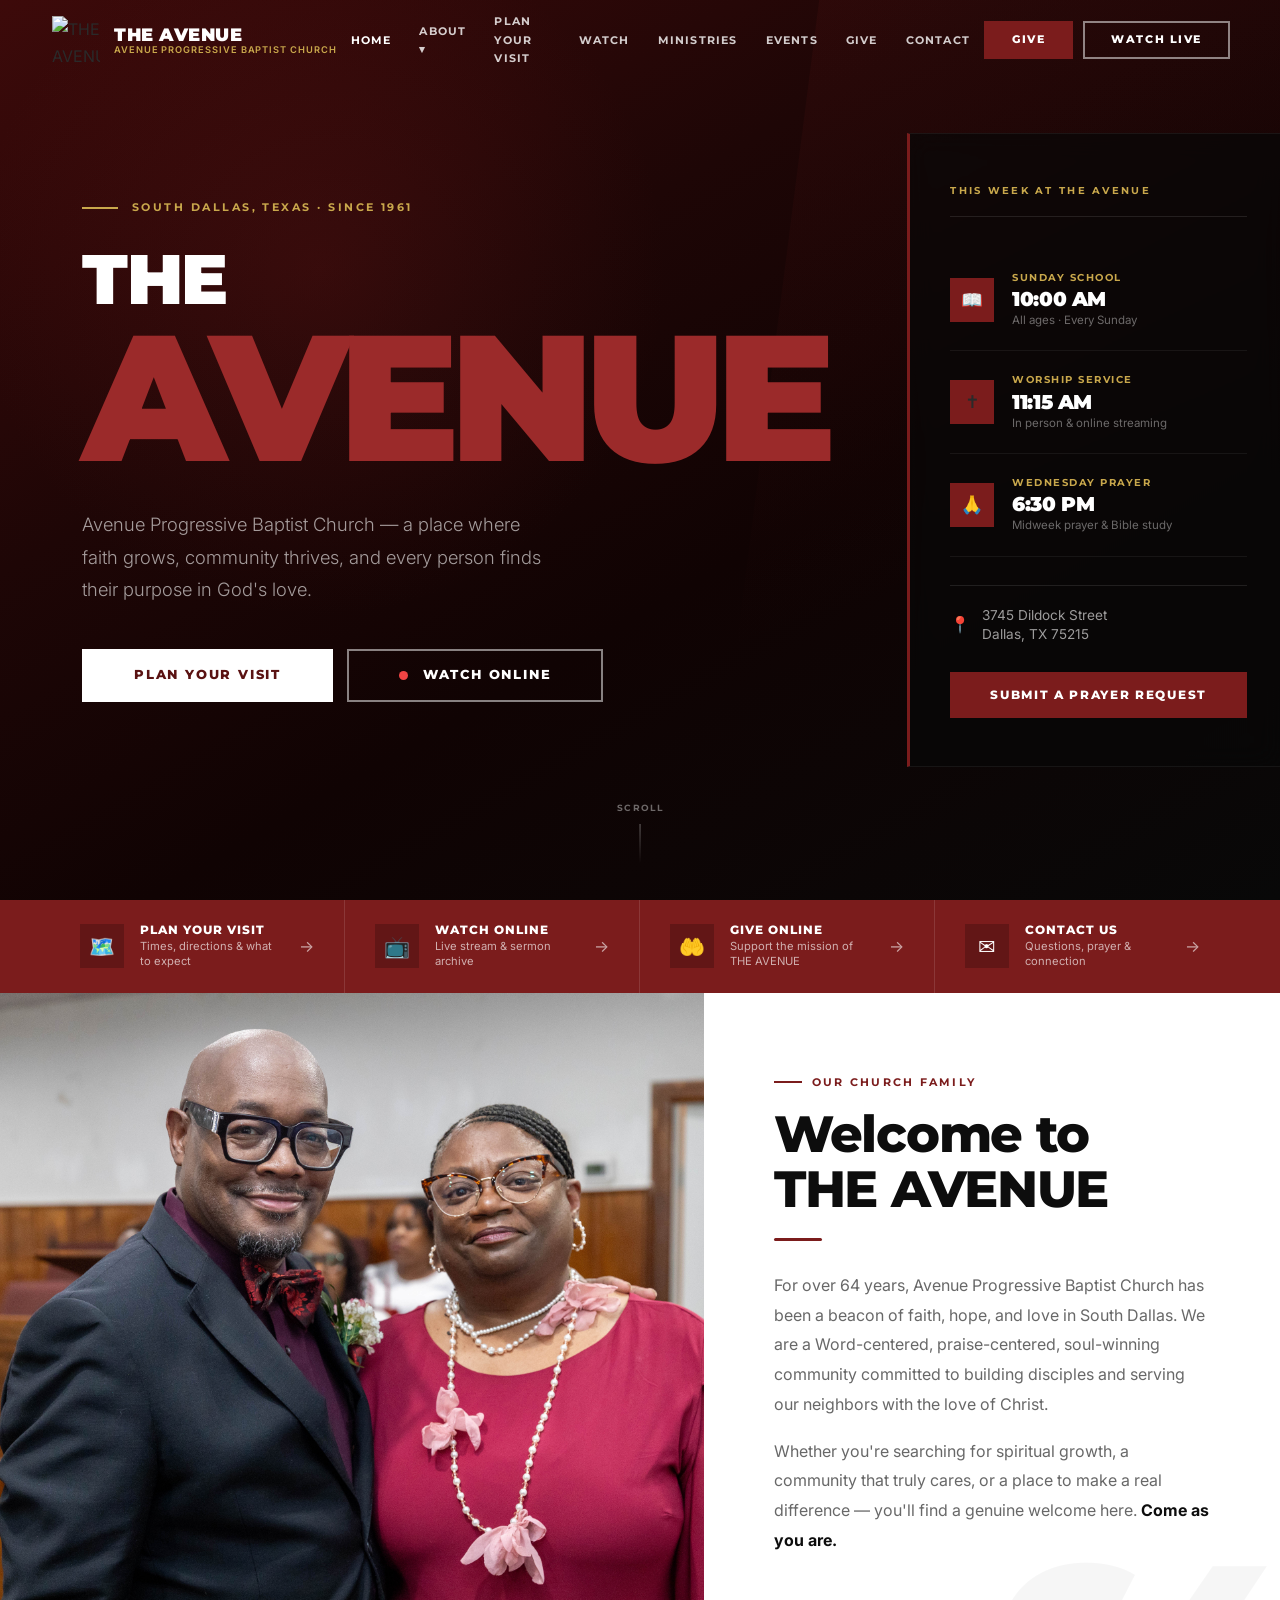
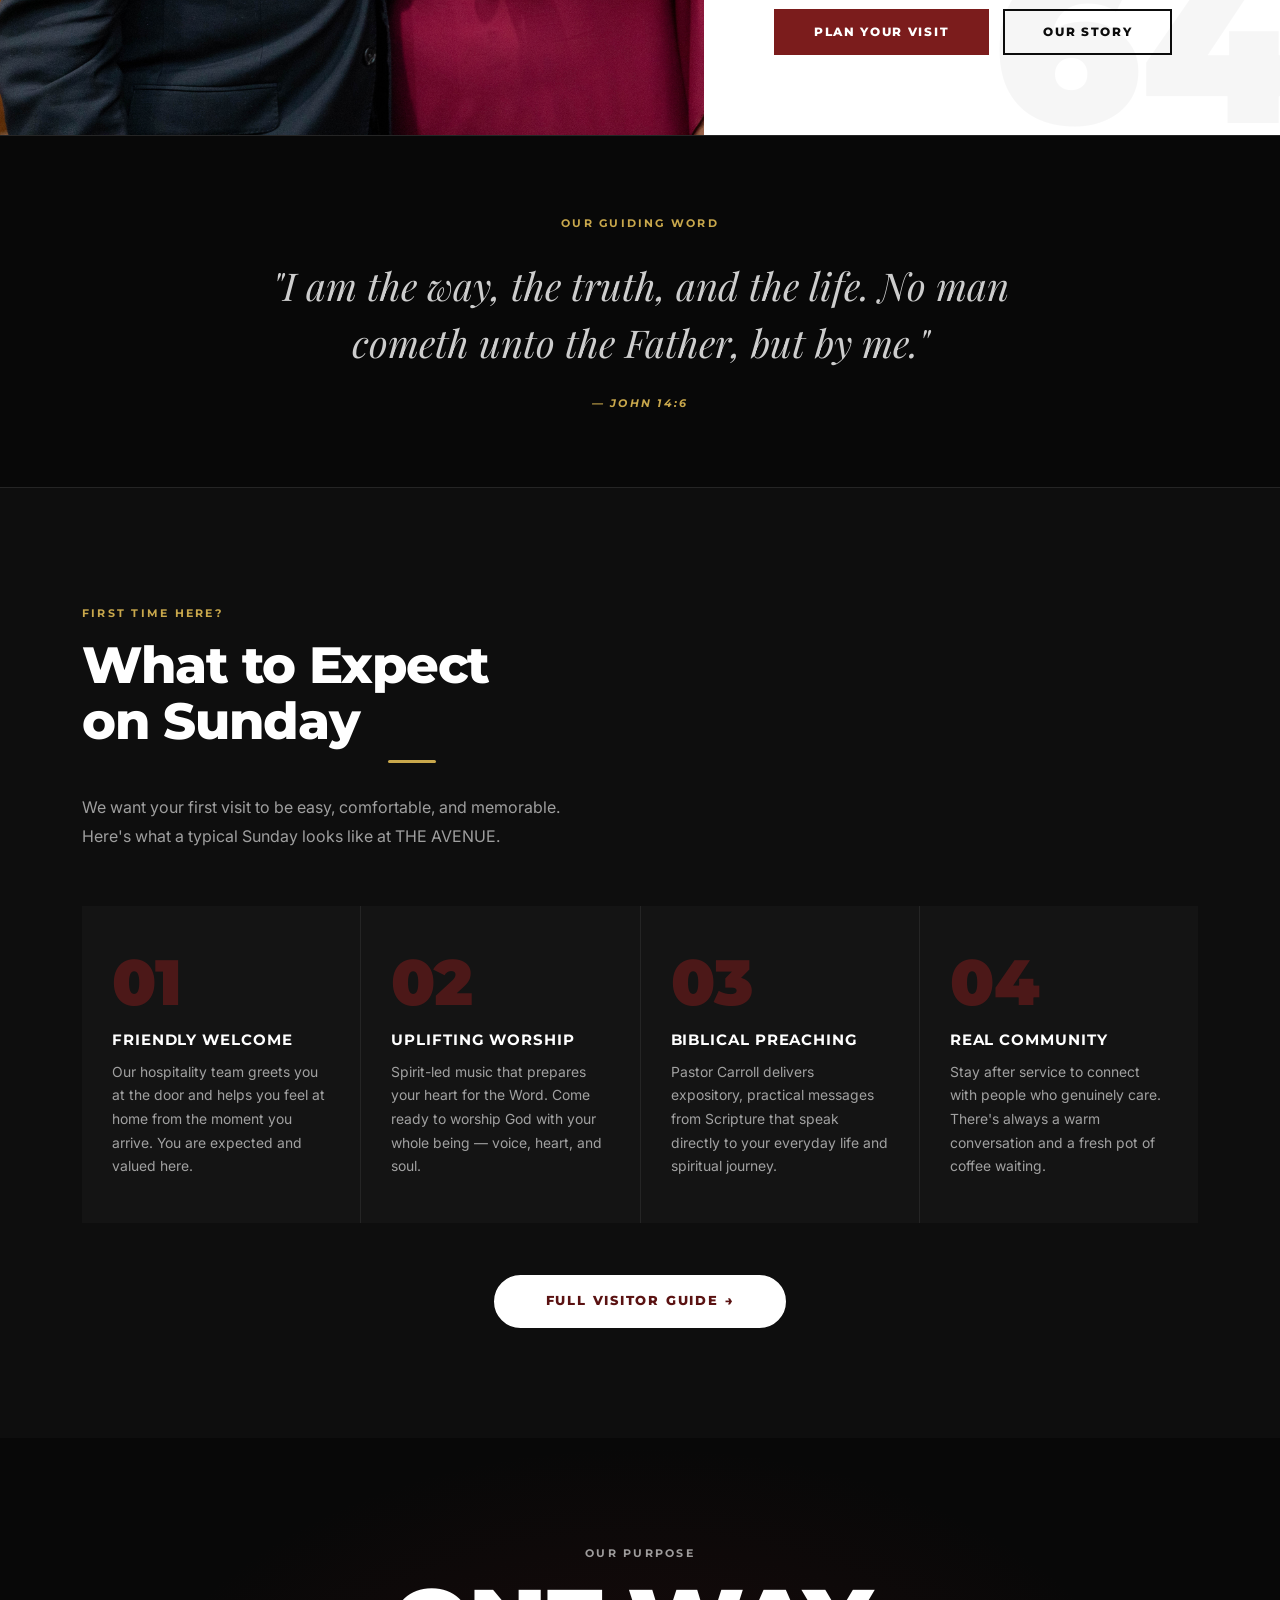
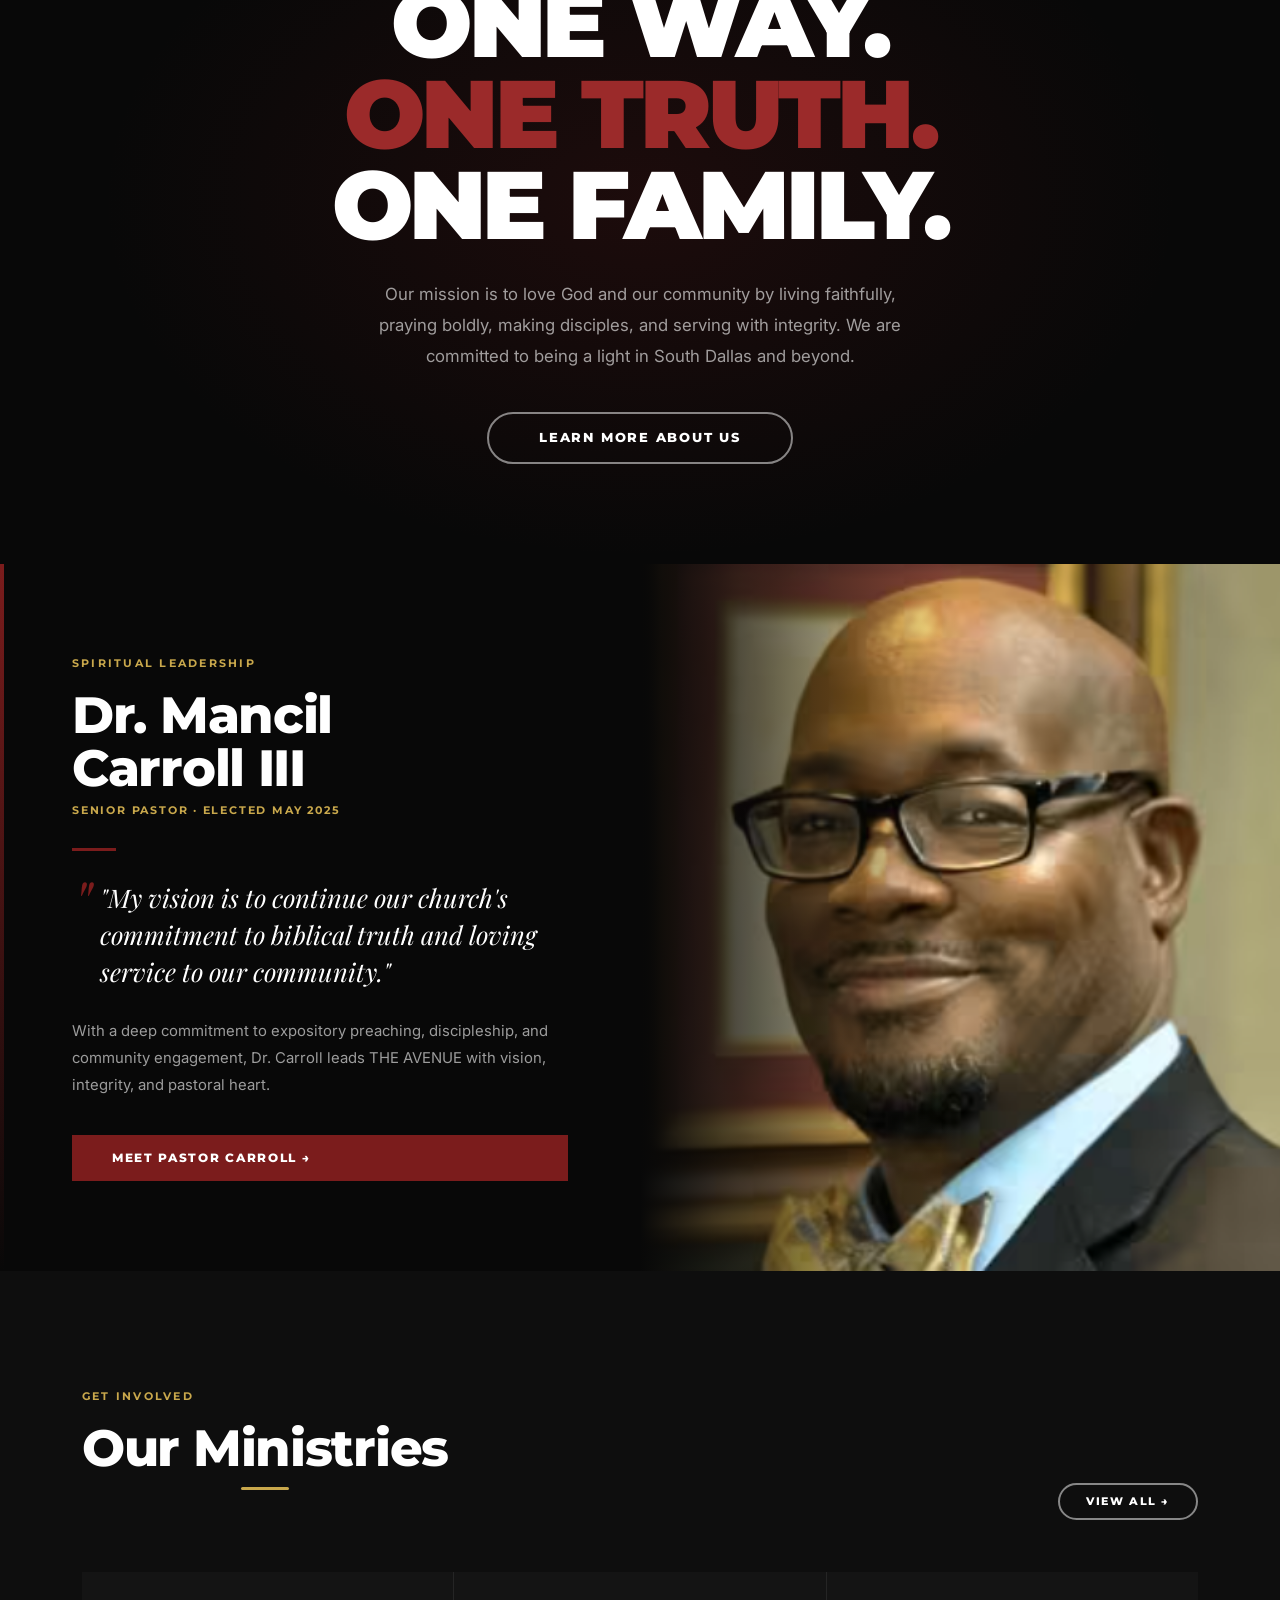
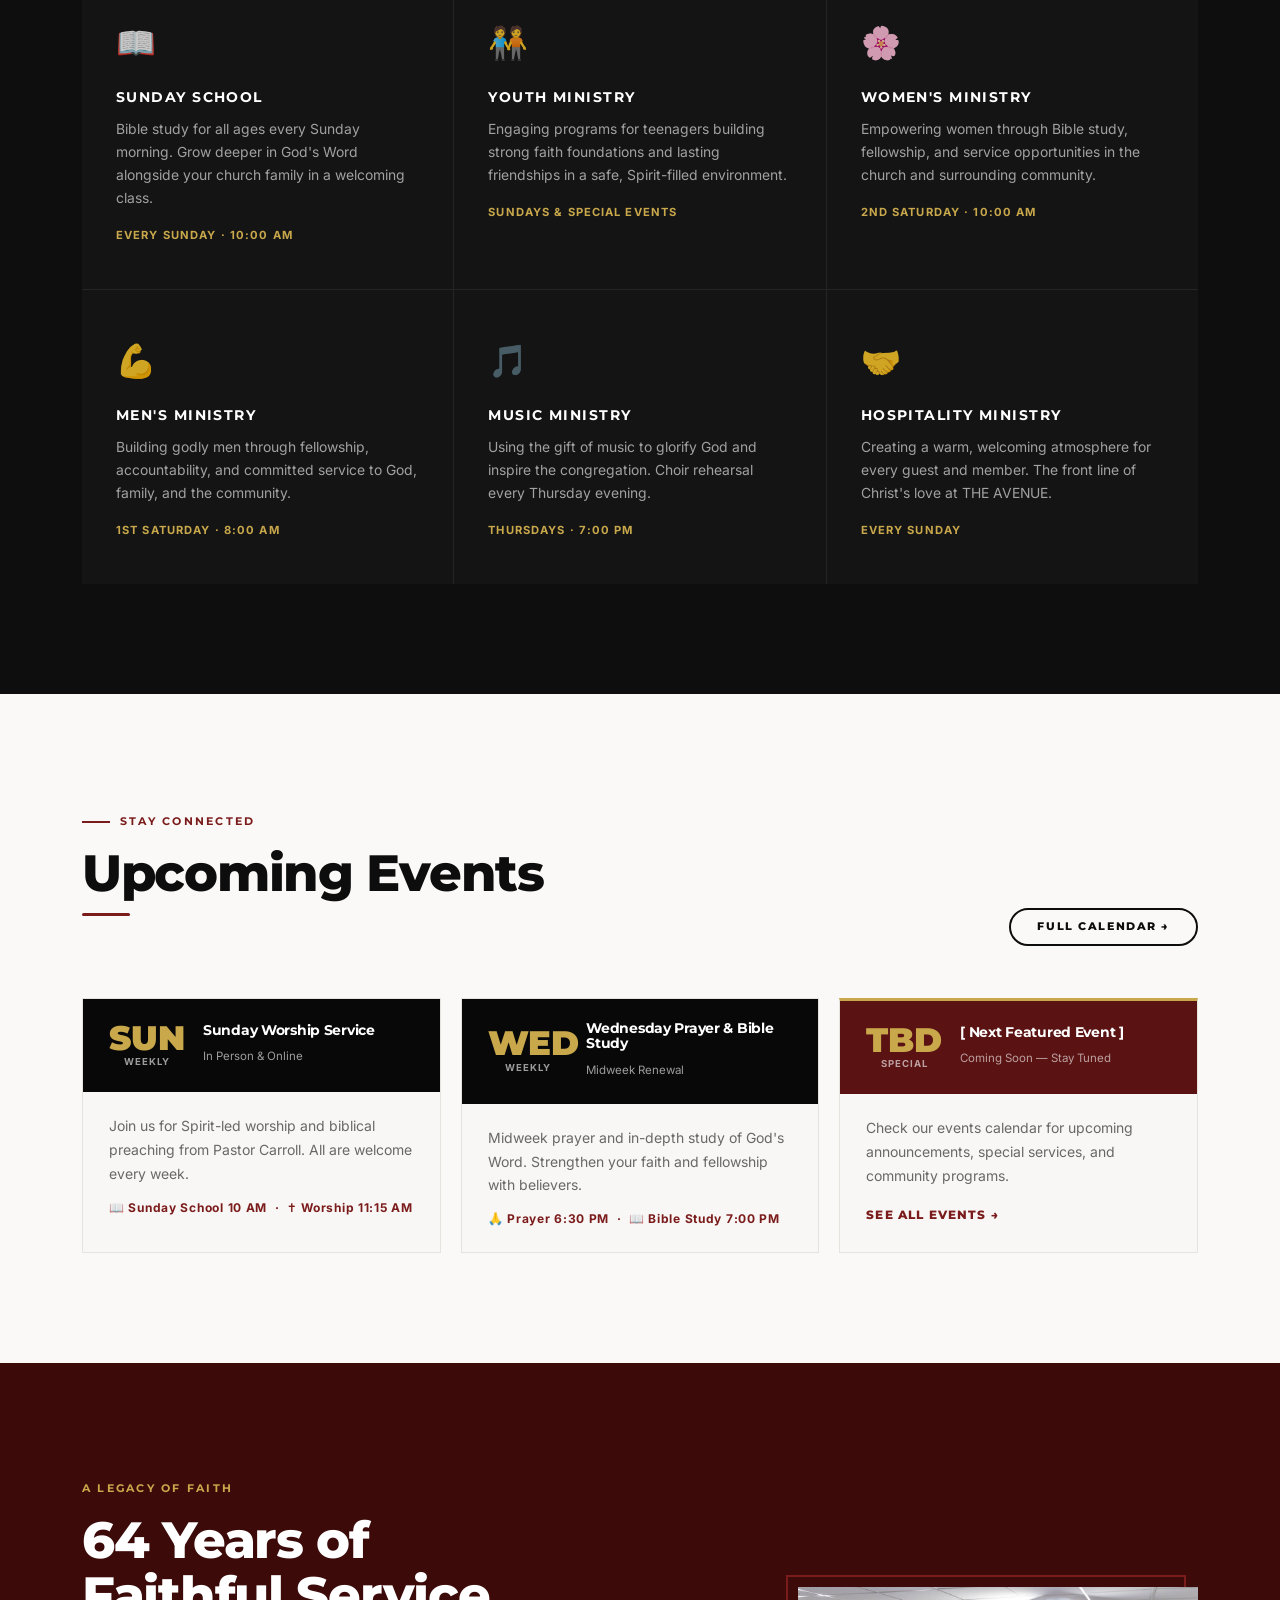
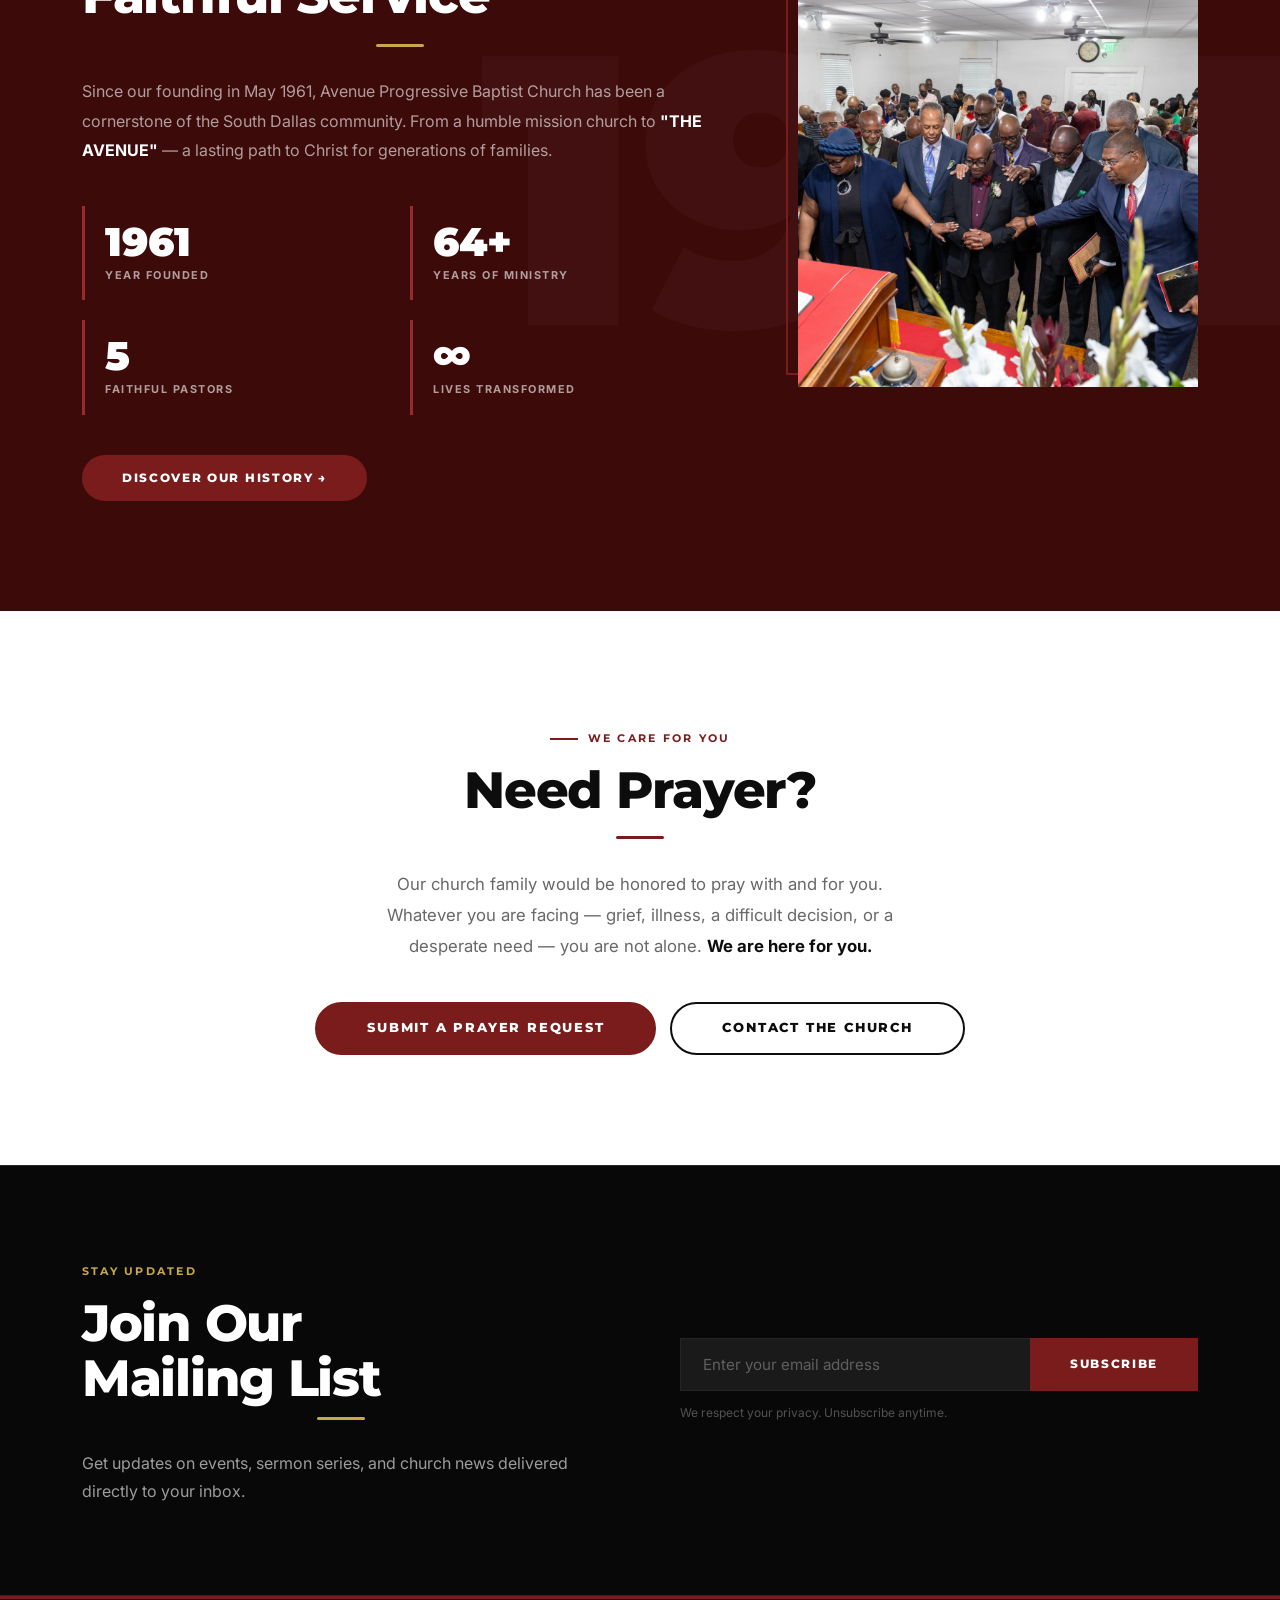
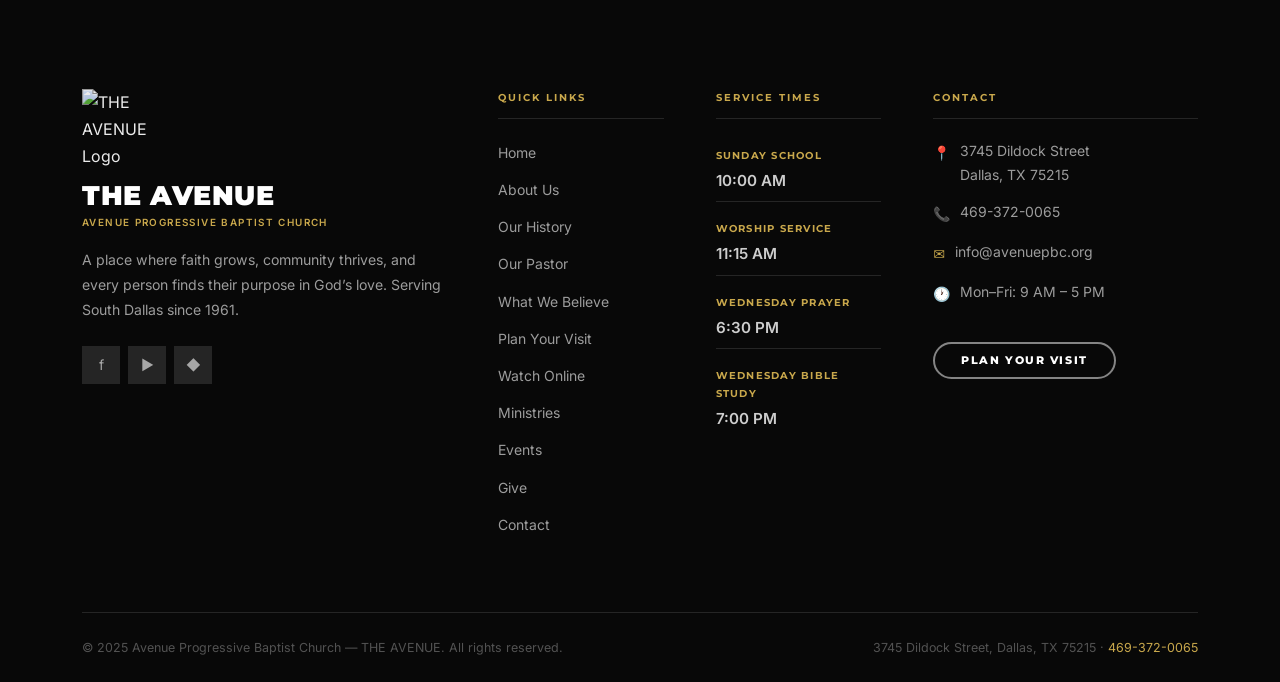
==== index.html @ 40d3ebee "Add Supabase auth and data foundation scaffolding. Introduce secure frontend Supabase wiring, initia" ====
<!DOCTYPE html>
<html lang="en">
<head>
  <meta charset="UTF-8" />
  <meta name="viewport" content="width=device-width, initial-scale=1.0" />
  <meta name="description" content="Avenue Progressive Baptist Church – THE AVENUE. A welcoming church family in South Dallas, TX. Sunday School 10 AM · Worship 11:15 AM. Founded 1961." />
  <meta property="og:title" content="THE AVENUE | Avenue Progressive Baptist Church" />
  <meta property="og:description" content="A place where faith grows, community thrives, and every person finds their purpose in God's love. South Dallas, TX since 1961." />
  <title>THE AVENUE | Avenue Progressive Baptist Church – Dallas, TX</title>
  <link rel="icon" type="image/png" href="https://www.dropbox.com/scl/fi/3rb3iytt20j5mbcmt8atf/THE-AVENUE.png?rlkey=vblz5m4k4nsgc5zipjgi9v29y&raw=1" />
  <link rel="preconnect" href="https://fonts.googleapis.com" />
  <link rel="preconnect" href="https://fonts.gstatic.com" crossorigin />
  <link href="https://fonts.googleapis.com/css2?family=Montserrat:wght@300;400;500;600;700;800;900&family=Playfair+Display:ital,wght@0,400;0,700;0,900;1,400;1,700&family=Inter:wght@300;400;500;600&display=swap" rel="stylesheet" />
  <!-- CSS fully inlined below; external css/ files removed to avoid MIME-type errors on Genspark -->
  <style id="inline-critical">
  /* THE AVENUE - Full Inline CSS v10 - Guarantees styles in production */
  :root{--maroon:#7B1C1C;--maroon-dark:#5A1212;--maroon-deeper:#3D0A0A;--maroon-light:#9B2A2A;--maroon-mid:#8B1F1F;--maroon-glow:rgba(123,28,28,0.45);--black:#080808;--black-soft:#0E0E0E;--black-card:#141414;--black-surface:#1A1A1A;--black-border:#252525;--white:#FFFFFF;--off-white:#F5F2EE;--cream:#FBF9F7;--white-06:rgba(255,255,255,0.06);--white-10:rgba(255,255,255,0.10);--white-20:rgba(255,255,255,0.20);--white-30:rgba(255,255,255,0.30);--white-40:rgba(255,255,255,0.40);--white-50:rgba(255,255,255,0.50);--white-60:rgba(255,255,255,0.60);--white-70:rgba(255,255,255,0.70);--white-80:rgba(255,255,255,0.80);--white-90:rgba(255,255,255,0.90);--gold:#C9A84C;--gold-light:#E8C96C;--gold-dim:rgba(201,168,76,0.15);--surface-light:#F9F7F5;--text-dark:#0D0D0D;--text-body:#2A2A2A;--text-muted:#686868;--border-light:#E6E2DE;--font-heading:'Montserrat','Arial Black',sans-serif;--font-display:'Playfair Display',Georgia,serif;--font-body:'Inter',system-ui,sans-serif;--radius-sm:3px;--radius:6px;--radius-md:12px;--radius-lg:20px;--shadow-sm:0 2px 8px rgba(0,0,0,0.14);--shadow-md:0 8px 40px rgba(0,0,0,0.22);--shadow-lg:0 20px 70px rgba(0,0,0,0.35);--shadow-card:0 4px 28px rgba(0,0,0,0.16);--shadow-maroon:0 10px 40px rgba(123,28,28,0.40);--shadow-maroon-sm:0 4px 20px rgba(123,28,28,0.30);--ease:all 0.28s cubic-bezier(0.25,0.46,0.45,0.94);--ease-out:all 0.35s cubic-bezier(0.16,1,0.3,1)}
  *,*::before,*::after{box-sizing:border-box;margin:0;padding:0}
  html{scroll-behavior:smooth;font-size:16px}
  body{font-family:var(--font-body);color:var(--text-body);background:var(--white);line-height:1.7;-webkit-font-smoothing:antialiased;overflow-x:hidden}
  img{max-width:100%;height:auto;display:block}
  a{color:inherit;text-decoration:none;transition:var(--ease)}
  ul,ol{list-style:none}
  button{cursor:pointer;font-family:var(--font-body);border:none;background:none;transition:var(--ease)}
  .container{max-width:1180px;margin:0 auto;padding:0 32px}
  .container--wide{max-width:1400px;margin:0 auto;padding:0 32px}
  .container--narrow{max-width:820px;margin:0 auto;padding:0 32px}
  .section-pad{padding:110px 0}.section-pad--sm{padding:70px 0}.section-pad--xs{padding:44px 0}
  .bg-black{background:var(--black)}.bg-dark{background:var(--black-soft)}.bg-maroon{background:var(--maroon)}.bg-surface{background:var(--surface-light)}.bg-white{background:var(--white)}.bg-cream{background:var(--cream)}
  h1,h2,h3,h4,h5,h6{font-family:var(--font-heading);line-height:1.08;letter-spacing:-0.02em;color:var(--text-dark)}
  h1{font-size:clamp(2.8rem,6vw,5.8rem);font-weight:900;letter-spacing:-0.035em}
  h2{font-size:clamp(2.1rem,4vw,3.6rem);font-weight:800;letter-spacing:-0.025em}
  h3{font-size:clamp(1.3rem,2.2vw,1.85rem);font-weight:700}
  h4{font-size:1.1rem;font-weight:700}
  .headline-xl{font-size:clamp(4rem,11vw,9rem);font-weight:900;letter-spacing:-0.05em;line-height:0.9;text-transform:uppercase}
  .headline-lg{font-size:clamp(2.8rem,7.5vw,6.5rem);font-weight:900;letter-spacing:-0.04em;line-height:0.95;text-transform:uppercase}
  .headline-md{font-size:clamp(2rem,4.5vw,4rem);font-weight:900;letter-spacing:-0.03em;line-height:1;text-transform:uppercase}
  .eyebrow{display:inline-flex;align-items:center;gap:10px;font-family:var(--font-heading);font-size:0.7rem;font-weight:700;letter-spacing:0.2em;text-transform:uppercase;color:var(--maroon);margin-bottom:14px}
  .eyebrow--white,.eyebrow--gold{color:var(--gold)}
  .eyebrow--line::before{content:'';display:inline-block;width:28px;height:2px;background:currentColor;flex-shrink:0}
  p{margin-bottom:1.1rem}p:last-child{margin-bottom:0}
  .divider{width:48px;height:3px;background:var(--maroon);border-radius:2px;margin:12px auto 30px}
  .divider--left{margin-left:0}.divider--white{background:var(--gold)}.divider--lg{width:72px;height:4px}
  .btn{display:inline-flex;align-items:center;gap:9px;padding:15px 38px;font-family:var(--font-heading);font-size:0.75rem;font-weight:800;letter-spacing:0.14em;text-transform:uppercase;border-radius:0;transition:var(--ease);text-decoration:none;white-space:nowrap;border:2px solid transparent;cursor:pointer;line-height:1}
  .btn-maroon{background:var(--maroon);color:var(--white);border-color:var(--maroon)}
  .btn-maroon:hover{background:var(--maroon-dark);border-color:var(--maroon-dark);transform:translateY(-2px);box-shadow:var(--shadow-maroon);color:var(--white)}
  .btn-white{background:var(--white);color:var(--maroon-dark);border-color:var(--white)}
  .btn-white:hover{background:var(--off-white);transform:translateY(-2px);box-shadow:var(--shadow-md)}
  .btn-black{background:var(--black);color:var(--white);border-color:var(--black)}
  .btn-black:hover{background:var(--black-surface);transform:translateY(-2px);color:var(--white)}
  .btn-outline-white{background:transparent;color:var(--white);border-color:rgba(255,255,255,0.5)}
  .btn-outline-white:hover{border-color:var(--white);background:rgba(255,255,255,0.1);transform:translateY(-2px);color:var(--white)}
  .btn-outline-dark{background:transparent;color:var(--text-dark);border-color:var(--text-dark)}
  .btn-outline-dark:hover{background:var(--text-dark);color:var(--white);transform:translateY(-2px)}
  .btn-outline-maroon{background:transparent;color:var(--maroon);border-color:var(--maroon)}
  .btn-outline-maroon:hover{background:var(--maroon);color:var(--white);transform:translateY(-2px)}
  .btn-gold{background:var(--gold);color:var(--black);border-color:var(--gold)}
  .btn-gold:hover{background:var(--gold-light);transform:translateY(-2px);color:var(--black)}
  .btn-sm{padding:11px 26px;font-size:0.7rem}.btn-lg{padding:18px 50px;font-size:0.8rem}.btn-xl{padding:22px 64px;font-size:0.85rem;letter-spacing:0.16em}.btn-pill{border-radius:100px}
  .tag{display:inline-block;padding:4px 12px;font-size:0.65rem;font-weight:700;letter-spacing:0.12em;text-transform:uppercase}
  .tag-maroon{background:var(--maroon);color:var(--white)}.tag-black{background:var(--black);color:var(--white)}.tag-gold{background:var(--gold);color:var(--black)}.tag-outline{border:1px solid var(--maroon);color:var(--maroon)}
  .navbar{position:fixed;top:0;left:0;right:0;z-index:1000;padding:0 32px;transition:background 0.35s ease,box-shadow 0.35s ease;background:transparent}
  .navbar.scrolled,.navbar.solid{background:rgba(8,8,8,0.97);backdrop-filter:blur(20px);-webkit-backdrop-filter:blur(20px);box-shadow:0 1px 0 rgba(255,255,255,0.06),0 4px 32px rgba(0,0,0,0.5)}
  .navbar__inner{max-width:1180px;margin:0 auto;display:flex;align-items:center;justify-content:space-between;height:80px}
  .navbar__brand{display:flex;align-items:center;gap:12px;text-decoration:none;flex-shrink:0}
  .brand-mark{width:52px;height:52px;background:transparent;display:flex;align-items:center;justify-content:center;flex-shrink:0;transition:var(--ease);overflow:hidden;padding:0}
  .navbar__brand:hover .brand-mark{background:transparent;opacity:0.85}
  .brand-mark svg{width:22px;height:22px}
  .brand-text-wrap{display:flex;flex-direction:column;line-height:1.1}
  .brand-text-wrap .b-name{font-family:var(--font-heading);font-size:1.1rem;font-weight:900;color:var(--white);letter-spacing:0.03em;text-transform:uppercase}
  .brand-text-wrap .b-sub{font-size:0.58rem;font-weight:600;color:var(--gold);letter-spacing:0.1em;text-transform:uppercase}
  .navbar__nav{display:flex;align-items:center;gap:0;flex:1;justify-content:center}
  .nav-item{position:relative}
  .nav-link{display:block;padding:10px 14px;font-family:var(--font-heading);font-size:0.68rem;font-weight:700;letter-spacing:0.11em;text-transform:uppercase;color:rgba(255,255,255,0.8);transition:var(--ease)}
  .nav-link:hover,.nav-link.active{color:var(--white)}
  .nav-item--has-dropdown:hover .dropdown{opacity:1;visibility:visible;transform:translateY(0)}
  .dropdown{position:absolute;top:calc(100% + 12px);left:0;min-width:220px;background:var(--black-soft);border:1px solid var(--black-border);border-top:2px solid var(--maroon);z-index:200;box-shadow:var(--shadow-lg);opacity:0;visibility:hidden;transform:translateY(-8px);transition:all 0.22s ease}
  .dropdown a{display:block;padding:12px 20px;font-family:var(--font-heading);font-size:0.68rem;font-weight:600;letter-spacing:0.1em;text-transform:uppercase;color:rgba(255,255,255,0.6);border-bottom:1px solid var(--black-border);transition:var(--ease)}
  .dropdown a:last-child{border-bottom:none}
  .dropdown a:hover{color:var(--white);background:var(--black-surface);padding-left:26px}
  .navbar__actions{display:flex;align-items:center;gap:10px;flex-shrink:0}
  .navbar__toggle{display:none;flex-direction:column;gap:6px;padding:8px;cursor:pointer;background:none;border:none}
  .navbar__toggle span{display:block;width:26px;height:2px;background:var(--white);transition:var(--ease)}
  .mobile-nav{display:none;position:fixed;top:80px;left:0;right:0;bottom:0;background:var(--black);overflow-y:auto;z-index:998;padding:24px 32px 80px;border-top:1px solid var(--black-border)}
  .mobile-nav.open{display:block}
  .mobile-nav a{display:block;padding:16px 0;font-family:var(--font-heading);font-size:0.9rem;font-weight:700;letter-spacing:0.09em;text-transform:uppercase;color:rgba(255,255,255,0.8);border-bottom:1px solid var(--black-border);transition:var(--ease)}
  .mobile-nav a:hover{color:var(--gold);padding-left:8px}
  .mobile-nav .mobile-dropdown a{font-size:0.75rem;color:rgba(255,255,255,0.5);padding-left:20px}
  .mobile-nav .mn-ctas{margin-top:28px;display:flex;gap:12px;flex-wrap:wrap}
  .hero{position:relative;min-height:100vh;display:flex;align-items:center;overflow:hidden;background:var(--black)}
  .hero__bg{position:absolute;inset:0;background:linear-gradient(150deg,var(--maroon-deeper) 0%,#1e0606 35%,#100303 60%,var(--black) 100%)}
  .hero__stripe{position:absolute;top:0;right:0;width:45%;height:100%;background:linear-gradient(160deg,rgba(123,28,28,0.12) 0%,transparent 60%);clip-path:polygon(20% 0%,100% 0%,100% 100%,0% 100%);pointer-events:none}
  .hero__grain{position:absolute;inset:0;opacity:0.45;pointer-events:none}
  .hero__glow{position:absolute;top:30%;left:25%;width:700px;height:700px;background:radial-gradient(ellipse,rgba(123,28,28,0.22) 0%,transparent 70%);transform:translate(-50%,-50%);pointer-events:none}
  .hero__content{position:relative;z-index:2;padding:100px 32px;max-width:1180px;margin:0 auto;width:100%;display:grid;grid-template-columns:1fr 1fr;gap:80px;align-items:center;min-height:100vh}
  .hero__left{display:flex;flex-direction:column;justify-content:center}
  .hero__eyebrow{display:inline-flex;align-items:center;gap:14px;font-family:var(--font-heading);font-size:0.7rem;font-weight:700;letter-spacing:0.22em;text-transform:uppercase;color:var(--gold);margin-bottom:24px}
  .hero__eyebrow::before{content:'';display:block;width:36px;height:2px;background:var(--gold)}
  .hero__title{font-family:var(--font-heading);font-size:clamp(2rem,5.5vw,5rem);font-weight:900;color:var(--white);text-transform:uppercase;letter-spacing:-0.02em;line-height:1.1;margin-bottom:0}
  .hero__title-accent{display:block;font-size:clamp(5rem,14vw,12rem);font-weight:900;color:var(--maroon-light);text-transform:uppercase;letter-spacing:-0.05em;line-height:0.88;margin-bottom:32px;font-family:var(--font-heading)}
  .hero__desc{font-size:clamp(0.95rem,1.6vw,1.15rem);color:rgba(255,255,255,0.6);max-width:460px;line-height:1.75;margin-bottom:44px;font-weight:300}
  .hero__ctas{display:flex;flex-wrap:wrap;gap:14px}
  .hero__panel{background:rgba(8,8,8,0.7);border:1px solid rgba(255,255,255,0.06);border-left:3px solid var(--maroon);backdrop-filter:blur(12px);-webkit-backdrop-filter:blur(12px);padding:48px 40px}
  .hero__panel-title{font-family:var(--font-heading);font-size:0.65rem;font-weight:700;letter-spacing:0.22em;text-transform:uppercase;color:var(--gold);margin-bottom:32px;padding-bottom:16px;border-bottom:1px solid rgba(255,255,255,0.1)}
  .hero__service-row{display:flex;align-items:center;gap:18px;padding:20px 0;border-bottom:1px solid rgba(255,255,255,0.06)}
  .hero__service-row:last-of-type{border-bottom:none}
  .hero__service-icon{width:44px;height:44px;background:var(--maroon);display:flex;align-items:center;justify-content:center;font-size:1.1rem;flex-shrink:0}
  .hero__service-label{font-family:var(--font-heading);font-size:0.63rem;font-weight:700;letter-spacing:0.15em;text-transform:uppercase;color:var(--gold);margin-bottom:3px}
  .hero__service-time{font-family:var(--font-heading);font-size:1.25rem;font-weight:900;color:var(--white);letter-spacing:-0.02em;line-height:1}
  .hero__service-note{font-size:0.72rem;color:rgba(255,255,255,0.4);margin-top:2px}
  .hero__address-row{margin-top:28px;padding-top:20px;border-top:1px solid rgba(255,255,255,0.1);display:flex;align-items:center;gap:12px}
  .hero__address-row span:first-child{color:var(--gold);font-size:1rem}
  .hero__address-text{font-size:0.85rem;color:rgba(255,255,255,0.6);line-height:1.4}
  .hero__scroll{position:absolute;bottom:36px;left:50%;transform:translateX(-50%);display:flex;flex-direction:column;align-items:center;gap:8px;font-family:var(--font-heading);font-size:0.58rem;font-weight:700;letter-spacing:0.16em;text-transform:uppercase;color:rgba(255,255,255,0.4);z-index:2;animation:bounce 2.5s ease-in-out infinite}
  .hero__scroll::after{content:'';display:block;width:1px;height:40px;background:linear-gradient(to bottom,rgba(255,255,255,0.4),transparent)}
  @keyframes bounce{0%,100%{transform:translateX(-50%) translateY(0)}50%{transform:translateX(-50%) translateY(6px)}}
  .quick-bar{background:var(--maroon);position:relative;z-index:10}
  .quick-bar__inner{display:grid;grid-template-columns:repeat(4,1fr);max-width:1180px;margin:0 auto}
  .quick-bar__item{display:flex;align-items:center;gap:16px;padding:24px 30px;border-right:1px solid rgba(255,255,255,0.12);text-decoration:none;color:var(--white);transition:var(--ease)}
  .quick-bar__item:last-child{border-right:none}
  .quick-bar__item:hover{background:var(--maroon-dark)}
  .quick-bar__icon-wrap{width:44px;height:44px;background:rgba(0,0,0,0.2);display:flex;align-items:center;justify-content:center;font-size:1.3rem;flex-shrink:0;transition:var(--ease)}
  .quick-bar__item:hover .quick-bar__icon-wrap{background:rgba(0,0,0,0.35)}
  .quick-bar__text{flex:1}
  .quick-bar__title{font-family:var(--font-heading);font-size:0.78rem;font-weight:800;letter-spacing:0.08em;text-transform:uppercase;line-height:1;margin-bottom:3px}
  .quick-bar__sub{font-size:0.7rem;color:rgba(255,255,255,0.65);line-height:1.3}
  .quick-bar__arrow{font-size:1rem;opacity:0.6;transition:var(--ease)}
  .quick-bar__item:hover .quick-bar__arrow{opacity:1;transform:translateX(4px)}
  .welcome-split{display:grid;grid-template-columns:55% 1fr;min-height:640px}
  .welcome-split__image{position:relative;background:var(--black-surface);overflow:hidden;display:flex;align-items:center;justify-content:center;min-height:560px}
  .welcome-split__placeholder{display:flex;flex-direction:column;align-items:center;justify-content:center;gap:10px;color:rgba(255,255,255,0.18);font-size:0.85rem;width:100%;height:100%;min-height:560px;background:var(--black-surface)}
  .welcome-split__content{display:flex;flex-direction:column;justify-content:center;padding:80px 70px;background:var(--white)}
  .statement-band{background:var(--black);padding:100px 0;text-align:center;position:relative;overflow:hidden}
  .statement-band__bg{position:absolute;inset:0;background:radial-gradient(ellipse 60% 70% at 50% 50%,rgba(123,28,28,0.18) 0%,transparent 70%);pointer-events:none}
  .statement-band h2{color:var(--white);position:relative;z-index:1}
  .statement-band p{color:rgba(255,255,255,0.6);position:relative;z-index:1}
  .expect-section{background:var(--black-soft);padding:110px 0}
  .expect-grid{display:grid;grid-template-columns:repeat(4,1fr);gap:1px;background:var(--black-border);margin-top:60px}
  .expect-card{background:var(--black-card);padding:44px 30px;transition:var(--ease);position:relative;overflow:hidden}
  .expect-card::before{content:'';position:absolute;top:0;left:0;right:0;height:2px;background:var(--maroon);transform:scaleX(0);transform-origin:left;transition:var(--ease)}
  .expect-card:hover::before{transform:scaleX(1)}
  .expect-card:hover{background:var(--black-surface)}
  .expect-card__num{font-family:var(--font-heading);font-size:4rem;font-weight:900;color:var(--maroon);line-height:1;margin-bottom:18px;opacity:0.55}
  .expect-card h3{font-size:0.95rem;color:var(--white);letter-spacing:0.06em;margin-bottom:12px;text-transform:uppercase}
  .expect-card p{font-size:0.87rem;color:rgba(255,255,255,0.6);margin:0;line-height:1.7}
  .pastor-feature{display:grid;grid-template-columns:1fr 1fr;min-height:680px}
  .pastor-feature__dark{background:var(--black);padding:90px 72px;display:flex;flex-direction:column;justify-content:center;position:relative;overflow:hidden}
  .pastor-feature__dark::before{content:'';position:absolute;top:0;left:0;width:4px;height:100%;background:linear-gradient(to bottom,var(--maroon),transparent)}
  .pastor-feature__quote{font-family:var(--font-display);font-size:clamp(1.3rem,2vw,1.85rem);color:var(--white);line-height:1.45;font-style:italic;margin-bottom:28px;position:relative;padding-left:28px}
  .pastor-feature__quote::before{content:'"';position:absolute;left:0;top:-8px;font-size:4rem;color:var(--maroon);font-family:var(--font-display);line-height:1}
  .pastor-feature__photo{background:var(--black-surface);position:relative;overflow:hidden;display:flex;align-items:center;justify-content:center;min-height:560px}
  .pastor-feature__photo-placeholder{display:flex;flex-direction:column;align-items:center;justify-content:center;gap:10px;color:rgba(255,255,255,0.2);font-size:0.85rem;width:100%;min-height:560px}
  .pastor-feature__photo-overlay{position:absolute;inset:0;background:linear-gradient(to left,transparent 50%,var(--black) 100%);pointer-events:none}
  .ministry-grid{display:grid;grid-template-columns:repeat(3,1fr);gap:1px;background:var(--black-border)}
  .min-tile{background:var(--black-card);padding:44px 34px;transition:var(--ease);position:relative;overflow:hidden}
  .min-tile::after{content:'';position:absolute;bottom:0;left:0;right:0;height:3px;background:var(--maroon);transform:scaleX(0);transform-origin:left;transition:var(--ease)}
  .min-tile:hover::after{transform:scaleX(1)}
  .min-tile:hover{background:var(--black-surface)}
  .min-tile__icon{font-size:2rem;margin-bottom:20px;opacity:0.8}
  .min-tile h3{font-size:0.9rem;color:var(--white);letter-spacing:0.1em;text-transform:uppercase;margin-bottom:12px}
  .min-tile p{font-size:0.87rem;color:rgba(255,255,255,0.6);margin-bottom:16px;line-height:1.65}
  .min-tile__time{font-size:0.7rem;font-weight:700;color:var(--gold);letter-spacing:0.1em;text-transform:uppercase}
  .events-row{display:grid;grid-template-columns:repeat(3,1fr);gap:20px}
  .event-tile{background:var(--surface-light);border:1px solid var(--border-light);transition:var(--ease);overflow:hidden}
  .event-tile:hover{transform:translateY(-5px);box-shadow:var(--shadow-md);border-color:var(--maroon)}
  .event-tile__top{background:var(--black);padding:22px 26px;display:flex;align-items:center;gap:18px}
  .event-tile__date-block{text-align:center;min-width:46px}
  .event-tile__day-num{font-family:var(--font-heading);font-size:2.1rem;font-weight:900;color:var(--gold);line-height:1}
  .event-tile__month-name{font-size:0.6rem;font-weight:700;color:rgba(255,255,255,0.6);text-transform:uppercase;letter-spacing:0.1em}
  .event-tile__title-area h3{font-size:0.9rem;color:var(--white);margin-bottom:3px}
  .event-tile__title-area span{font-size:0.72rem;color:rgba(255,255,255,0.6)}
  .event-tile__body{padding:22px 26px}
  .event-tile__body p{font-size:0.875rem;color:var(--text-muted);margin-bottom:12px}
  .event-tile__time{font-size:0.75rem;font-weight:700;color:var(--maroon);letter-spacing:0.06em}
  .history-band{background:var(--maroon-deeper);padding:110px 0;position:relative;overflow:hidden}
  .history-band::before{content:'1961';position:absolute;right:-30px;top:50%;transform:translateY(-50%);font-family:var(--font-heading);font-size:24rem;font-weight:900;color:rgba(255,255,255,0.025);line-height:1;pointer-events:none;white-space:nowrap}
  .history-band__inner{display:grid;grid-template-columns:1fr 400px;gap:80px;align-items:center;position:relative;z-index:1}
  .history-stats{display:grid;grid-template-columns:repeat(2,1fr);gap:20px;margin-top:40px}
  .history-stat{border-left:3px solid var(--maroon-light);padding:16px 20px}
  .history-stat .num{font-family:var(--font-heading);font-size:2.5rem;font-weight:900;color:var(--white);line-height:1}
  .history-stat .label{font-size:0.68rem;font-weight:700;letter-spacing:0.14em;text-transform:uppercase;color:rgba(255,255,255,0.6);margin-top:4px}
  .history-img{background:var(--black-surface);min-height:400px;display:flex;align-items:center;justify-content:center;flex-direction:column;gap:10px;color:rgba(255,255,255,0.15);font-size:0.85rem;position:relative}
  .history-img::before{content:'';position:absolute;top:-12px;left:-12px;right:12px;bottom:12px;border:2px solid var(--maroon);pointer-events:none;z-index:-1}
  .newsletter-band{background:var(--black);padding:90px 0;border-top:1px solid var(--black-border);border-bottom:1px solid var(--black-border)}
  .newsletter-band__inner{display:flex;align-items:center;gap:80px;flex-wrap:wrap}
  .newsletter-band__text{flex:1;min-width:280px}
  .newsletter-band__form{flex:1;min-width:320px}
  .newsletter-band__form form{display:flex;gap:0}
  .newsletter-band__form input[type="email"]{flex:1;padding:16px 22px;background:var(--black-surface);border:1px solid var(--black-border);border-right:none;color:var(--white);font-family:var(--font-body);font-size:0.95rem;outline:none;transition:var(--ease)}
  .newsletter-band__form input[type="email"]:focus{border-color:var(--maroon)}
  .newsletter-band__form input[type="email"]::placeholder{color:rgba(255,255,255,0.3)}
  .newsletter-band__form button{flex-shrink:0}
  footer{background:var(--black);color:var(--white);padding:90px 0 0;border-top:3px solid var(--maroon)}
  .footer__inner{display:grid;grid-template-columns:2.2fr 1fr 1fr 1.6fr;gap:52px;padding-bottom:64px}
  .footer__brand-name{font-family:var(--font-heading);font-size:1.7rem;font-weight:900;color:var(--white);text-transform:uppercase;letter-spacing:0.02em;line-height:1;margin-bottom:4px}
  .footer__brand-sub{font-size:0.62rem;font-weight:600;letter-spacing:0.14em;text-transform:uppercase;color:var(--gold);margin-bottom:18px}
  .footer__tagline{font-size:0.88rem;color:rgba(255,255,255,0.6);line-height:1.75;margin-bottom:24px}
  .footer__social{display:flex;gap:8px}
  .footer__social a{width:38px;height:38px;background:var(--black-border);display:flex;align-items:center;justify-content:center;font-size:0.88rem;color:rgba(255,255,255,0.6);transition:var(--ease)}
  .footer__social a:hover{background:var(--maroon);color:var(--white)}
  .footer__col-heading{font-family:var(--font-heading);font-size:0.63rem;font-weight:700;letter-spacing:0.2em;text-transform:uppercase;color:var(--gold);margin-bottom:20px;padding-bottom:12px;border-bottom:1px solid var(--black-border)}
  .footer__col ul li{margin-bottom:10px}
  .footer__col ul a{font-size:0.875rem;color:rgba(255,255,255,0.6);transition:var(--ease)}
  .footer__col ul a:hover{color:var(--white);padding-left:5px}
  .footer__contact-row{display:flex;align-items:flex-start;gap:10px;margin-bottom:14px;font-size:0.875rem;color:rgba(255,255,255,0.6)}
  .footer__contact-icon{color:var(--gold);flex-shrink:0;margin-top:2px}
  .footer__bottom{border-top:1px solid var(--black-border);padding:24px 0;display:flex;align-items:center;justify-content:space-between;flex-wrap:wrap;gap:12px;font-size:0.78rem;color:rgba(255,255,255,0.3)}
  .footer__bottom a{color:var(--gold)}
  .page-hero{background:var(--black);padding:170px 0 90px;position:relative;overflow:hidden}
  .page-hero__accent{position:absolute;top:0;left:0;width:4px;height:100%;background:linear-gradient(to bottom,var(--maroon),transparent)}
  .page-hero__glow{position:absolute;inset:0;background:radial-gradient(ellipse 70% 80% at 20% 50%,rgba(123,28,28,0.18) 0%,transparent 70%);pointer-events:none}
  .page-hero h1{color:var(--white)}
  .page-hero p{color:rgba(255,255,255,0.6);font-size:1.1rem;max-width:580px;margin-top:14px;line-height:1.75}
  .page-hero__kicker{display:inline-block;background:var(--maroon);color:var(--white);font-family:var(--font-heading);font-size:0.68rem;font-weight:700;letter-spacing:0.16em;text-transform:uppercase;padding:6px 14px;margin-bottom:20px}
  .breadcrumb{display:flex;gap:8px;align-items:center;font-family:var(--font-heading);font-size:0.63rem;letter-spacing:0.12em;text-transform:uppercase;color:rgba(255,255,255,0.3);margin-bottom:24px}
  .breadcrumb a{color:var(--gold)}
  .breadcrumb span{color:var(--black-border)}
  .form-group{margin-bottom:22px}
  .form-group label{display:block;font-family:var(--font-heading);font-size:0.66rem;font-weight:700;letter-spacing:0.12em;text-transform:uppercase;color:var(--text-dark);margin-bottom:8px}
  .form-control{width:100%;padding:14px 18px;border:1px solid var(--border-light);border-bottom:2px solid var(--border-light);border-radius:0;font-family:var(--font-body);font-size:0.95rem;background:var(--white);color:var(--text-dark);transition:var(--ease);outline:none;-webkit-appearance:none;appearance:none}
  .form-control:focus{border-bottom-color:var(--maroon);background:var(--surface-light)}
  textarea.form-control{min-height:130px;resize:vertical}
  select.form-control{cursor:pointer}
  .form-grid-2{display:grid;grid-template-columns:1fr 1fr;gap:20px}
  .form-control--dark{background:var(--black-surface);border-color:var(--black-border);border-bottom-color:var(--black-border);color:var(--white)}
  .form-control--dark:focus{border-bottom-color:var(--maroon-light);background:var(--black-card)}
  .form-control--dark::placeholder{color:rgba(255,255,255,0.3)}
  label.dark{color:rgba(255,255,255,0.8)!important}
  .form-success{text-align:center;padding:40px;background:rgba(123,28,28,0.06);border:1px solid rgba(123,28,28,0.2);display:none}
  .form-success.show{display:block}
  .form-success .success-icon{font-size:2.4rem;margin-bottom:14px}
  .form-success h3{color:var(--maroon);margin-bottom:8px}
  .form-success p{color:var(--text-muted);margin:0}
  .timeline{position:relative;padding-left:40px}
  .timeline::before{content:'';position:absolute;left:9px;top:0;bottom:0;width:2px;background:linear-gradient(to bottom,var(--maroon),var(--border-light))}
  .timeline-item{position:relative;margin-bottom:50px}
  .timeline-item::before{content:'';position:absolute;left:-35px;top:8px;width:14px;height:14px;background:var(--maroon);border:3px solid var(--white);box-shadow:0 0 0 2px var(--maroon)}
  .timeline-item .year{font-family:var(--font-heading);font-size:0.68rem;font-weight:700;letter-spacing:0.14em;text-transform:uppercase;color:var(--maroon);margin-bottom:4px}
  .timeline-item h4{font-size:1.05rem;margin-bottom:6px}
  .timeline-item p{font-size:0.9rem;color:var(--text-muted);margin:0}
  .info-box{border-left:3px solid var(--maroon);padding:18px 22px;background:rgba(123,28,28,0.04);margin:24px 0}
  .info-box p{margin:0;font-size:0.93rem}
  .sermon-card{display:flex;align-items:stretch;background:var(--white);border:1px solid var(--border-light);border-left:3px solid var(--maroon);transition:var(--ease)}
  .sermon-card:hover{transform:translateX(5px);box-shadow:var(--shadow-card)}
  .sermon-card__thumb{width:90px;background:var(--black);display:flex;align-items:center;justify-content:center;font-size:1.6rem;color:rgba(255,255,255,0.3);flex-shrink:0}
  .sermon-card__body{padding:16px 20px;flex:1}
  .sermon-card .series{font-size:0.68rem;font-weight:700;letter-spacing:0.1em;text-transform:uppercase;color:var(--maroon);margin-bottom:4px}
  .sermon-card h4{font-size:0.95rem;color:var(--text-dark);margin-bottom:4px}
  .sermon-card .meta{font-size:0.78rem;color:var(--text-muted)}
  .sermon-card__play{width:52px;display:flex;align-items:center;justify-content:center;font-size:1.1rem;color:var(--maroon);padding-right:12px;flex-shrink:0}
  .belief-card{background:var(--white);border:1px solid var(--border-light);border-top:3px solid var(--maroon);padding:34px 28px;transition:var(--ease)}
  .belief-card:hover{transform:translateY(-4px);box-shadow:var(--shadow-card)}
  .belief-card__icon{font-size:1.9rem;margin-bottom:16px}
  .belief-card h3{font-size:0.95rem;color:var(--text-dark);margin-bottom:10px;text-transform:uppercase;letter-spacing:0.05em}
  .belief-card p{font-size:0.9rem;color:var(--text-muted);margin-bottom:12px}
  .belief-card .scripture{font-size:0.82rem;color:var(--maroon);font-style:italic}
  .give-card{background:var(--white);border:1px solid var(--border-light);padding:44px 30px;text-align:center;transition:var(--ease)}
  .give-card:hover,.give-card.featured{border-color:var(--maroon);box-shadow:var(--shadow-maroon-sm);transform:translateY(-4px)}
  .give-card.featured{background:var(--black)}
  .give-card.featured h3{color:var(--white)}
  .give-card.featured p{color:rgba(255,255,255,0.6)}
  .give-card__icon{font-size:2.6rem;margin-bottom:18px}
  .give-card h3{color:var(--text-dark);margin-bottom:12px;font-size:1.1rem}
  .give-card p{color:var(--text-muted);font-size:0.9rem;margin-bottom:26px}
  .ministry-card{background:var(--white);border:1px solid var(--border-light);border-top:3px solid var(--maroon);transition:var(--ease)}
  .ministry-card:hover{box-shadow:var(--shadow-card);transform:translateY(-4px)}
  .ministry-card__header{padding:28px 28px 20px;border-bottom:1px solid var(--border-light);display:flex;align-items:flex-start;gap:16px}
  .ministry-card__icon-wrap{width:54px;height:54px;background:var(--surface-light);display:flex;align-items:center;justify-content:center;font-size:1.8rem;flex-shrink:0}
  .ministry-card__header h3{margin-bottom:4px;color:var(--text-dark);font-size:1.1rem}
  .ministry-card__audience{font-size:0.68rem;font-weight:700;letter-spacing:0.1em;text-transform:uppercase;color:var(--maroon)}
  .ministry-card__body{padding:24px 28px}
  .ministry-card__body p{font-size:0.9rem;color:var(--text-muted);margin-bottom:14px}
  .ministry-meta{display:flex;flex-direction:column;gap:8px;margin-bottom:20px}
  .ministry-meta-row{display:flex;align-items:center;gap:8px;font-size:0.84rem;color:var(--text-muted)}
  .ministry-meta-row span:first-child{color:var(--maroon);font-size:0.95rem}
  .full-event-card{background:var(--white);border:1px solid var(--border-light);border-left:4px solid var(--maroon);display:grid;grid-template-columns:100px 1fr auto;align-items:stretch;transition:var(--ease);margin-bottom:12px}
  .full-event-card:hover{box-shadow:var(--shadow-card);transform:translateX(5px)}
  .full-event-card.featured{border-left-color:var(--gold)}
  .full-event-card__date{background:var(--black);display:flex;flex-direction:column;align-items:center;justify-content:center;padding:18px;text-align:center;flex-shrink:0}
  .full-event-card__day-num{font-family:var(--font-heading);font-size:2rem;font-weight:900;color:var(--gold);line-height:1}
  .full-event-card__month{font-size:0.6rem;font-weight:700;color:rgba(255,255,255,0.6);text-transform:uppercase;letter-spacing:0.1em;margin-top:4px}
  .full-event-card__year{font-size:0.6rem;color:rgba(255,255,255,0.3);margin-top:2px}
  .full-event-card__body{padding:20px 24px;flex:1}
  .full-event-card h3{font-size:1rem;color:var(--text-dark);margin-bottom:6px}
  .full-event-card p{font-size:0.87rem;color:var(--text-muted);margin-bottom:10px}
  .full-event-card__action{display:flex;align-items:center;justify-content:center;padding:16px;border-left:1px solid var(--border-light);flex-shrink:0}
  .event-tags{display:flex;flex-wrap:wrap;gap:6px;margin-bottom:8px}
  .event-tag{padding:2px 8px;font-size:0.63rem;font-weight:700;letter-spacing:0.08em;text-transform:uppercase}
  .recurring-card{background:var(--white);border:1px solid var(--border-light);border-bottom:3px solid var(--maroon);padding:26px 20px;text-align:center;transition:var(--ease)}
  .recurring-card:hover{transform:translateY(-4px);box-shadow:var(--shadow-card)}
  .recurring-card__icon{font-size:1.9rem;margin-bottom:12px}
  .recurring-card h4{font-size:0.9rem;color:var(--text-dark);margin-bottom:4px;text-transform:uppercase;letter-spacing:0.05em}
  .recurring-card .rc-time{font-size:0.75rem;font-weight:700;color:var(--maroon);margin-bottom:6px;text-transform:uppercase;letter-spacing:0.07em}
  .recurring-card p{font-size:0.82rem;color:var(--text-muted);margin:0}
  .filter-btn{padding:9px 22px;font-family:var(--font-heading);font-size:0.67rem;font-weight:700;letter-spacing:0.1em;text-transform:uppercase;border:1px solid var(--border-light);background:var(--white);color:var(--text-muted);cursor:pointer;transition:var(--ease)}
  .filter-btn:hover,.filter-btn.active{background:var(--maroon);border-color:var(--maroon);color:var(--white)}
  .deco-num{position:absolute;font-family:var(--font-heading);font-size:16rem;font-weight:900;color:rgba(0,0,0,0.03);line-height:1;pointer-events:none;user-select:none;right:0;top:0}
  .cta-band{background:var(--maroon);padding:90px 0;position:relative;overflow:hidden}
  .cta-band::before{content:'';position:absolute;inset:0;background:linear-gradient(135deg,var(--maroon-dark) 0%,var(--maroon) 100%)}
  .cta-band > *{position:relative;z-index:1}
  .stat-num{font-family:var(--font-heading);font-size:clamp(2.8rem,5vw,4.5rem);font-weight:900;color:var(--maroon-light);line-height:1}
  .stat-label{font-family:var(--font-heading);font-size:0.62rem;font-weight:700;letter-spacing:0.18em;text-transform:uppercase;color:rgba(255,255,255,0.6);margin-top:6px}
  .video-wrap{position:relative;padding-bottom:56.25%;background:var(--black);overflow:hidden}
  .video-wrap iframe,.video-wrap video{position:absolute;inset:0;width:100%;height:100%;border:0}
  .video-placeholder{position:absolute;inset:0;display:flex;flex-direction:column;align-items:center;justify-content:center;gap:14px;background:var(--black);color:rgba(255,255,255,0.4);font-size:0.9rem}
  .video-placeholder span:first-child{font-size:3.5rem}
  .video-play-btn{width:80px;height:80px;background:var(--maroon);border-radius:50%;display:flex;align-items:center;justify-content:center;font-size:1.8rem;cursor:pointer;transition:var(--ease)}
  .video-play-btn:hover{background:var(--maroon-dark);transform:scale(1.08);box-shadow:var(--shadow-maroon)}
  @keyframes fadeInUp{from{opacity:0;transform:translateY(28px)}to{opacity:1;transform:translateY(0)}}
  @keyframes fadeInLeft{from{opacity:0;transform:translateX(-24px)}to{opacity:1;transform:translateX(0)}}
  .js-ready .fade-in:not(.visible){opacity:0}.js-ready .fade-in-left:not(.visible){opacity:0}
  .fade-in.visible{animation:fadeInUp 0.65s cubic-bezier(0.25,0.46,0.45,0.94) forwards;opacity:1}
  .fade-in-left.visible{animation:fadeInLeft 0.65s cubic-bezier(0.25,0.46,0.45,0.94) forwards;opacity:1}
  .fade-in:nth-child(2){animation-delay:0.08s}.fade-in:nth-child(3){animation-delay:0.16s}.fade-in:nth-child(4){animation-delay:0.24s}
  a:focus-visible,button:focus-visible{outline:2px solid var(--maroon);outline-offset:3px}
  ::-webkit-scrollbar{width:5px}::-webkit-scrollbar-track{background:var(--black)}::-webkit-scrollbar-thumb{background:var(--maroon);border-radius:3px}
  .section-header{margin-bottom:60px}.section-header--flex{display:flex;align-items:flex-end;justify-content:space-between;flex-wrap:wrap;gap:20px;margin-bottom:52px}
  .text-white{color:var(--white)!important}.text-maroon{color:var(--maroon)!important}.text-gold{color:var(--gold)!important}.text-muted{color:var(--text-muted)!important}
  .grid-2{display:grid;grid-template-columns:repeat(2,1fr);gap:28px}.grid-3{display:grid;grid-template-columns:repeat(3,1fr);gap:28px}.grid-4{display:grid;grid-template-columns:repeat(4,1fr);gap:28px}
  @media(max-width:1100px){.hero__content{grid-template-columns:1fr;gap:48px;padding:140px 32px 80px;min-height:auto}.hero__left{text-align:center;align-items:center}.hero__eyebrow{justify-content:center}.hero__desc{max-width:520px}.hero__ctas{justify-content:center}.hero__panel{max-width:520px;margin:0 auto;width:100%}.hero__scroll{display:none}.quick-bar__inner{grid-template-columns:repeat(2,1fr)}.quick-bar__item{border-bottom:1px solid rgba(255,255,255,0.1)}.welcome-split{grid-template-columns:1fr}.welcome-split__content{padding:60px 52px}.pastor-feature{grid-template-columns:1fr}.pastor-feature__dark{padding:64px 52px;order:2}.pastor-feature__photo{min-height:400px;order:1}.ministry-grid{grid-template-columns:repeat(2,1fr)}.events-row{grid-template-columns:repeat(2,1fr)}.expect-grid{grid-template-columns:repeat(2,1fr)}.history-band__inner{grid-template-columns:1fr 320px;gap:48px}.footer__inner{grid-template-columns:1fr 1fr;gap:40px}}
  @media(max-width:768px){h1{font-size:2.6rem}h2{font-size:2rem}.headline-xl{font-size:clamp(3rem,14vw,5rem)}.headline-lg{font-size:clamp(2.2rem,10vw,3.8rem)}.section-pad{padding:72px 0}.section-pad--sm{padding:48px 0}.container,.container--wide,.container--narrow{padding:0 20px}.navbar__nav{display:none}.navbar__actions .btn{display:none}.navbar__toggle{display:flex}.navbar{padding:0 20px}.hero{min-height:100svh}.hero__content{padding:110px 20px 64px;gap:36px}.hero__title{font-size:clamp(1.4rem,7vw,2.4rem)}.hero__title-accent{font-size:clamp(4rem,18vw,7rem)}.hero__desc{font-size:0.95rem;max-width:100%}.hero__ctas{flex-direction:column;align-items:stretch}.hero__ctas .btn{justify-content:center}.hero__panel{padding:32px 24px}.hero__service-row{gap:12px;padding:14px 0}.hero__service-time{font-size:1rem}.quick-bar__inner{grid-template-columns:1fr}.quick-bar__item{border-right:none}.welcome-split__content{padding:48px 28px}.expect-grid{grid-template-columns:1fr}.ministry-grid{grid-template-columns:1fr}.events-row{grid-template-columns:1fr}.history-band__inner{grid-template-columns:1fr;gap:40px}.history-band::before{display:none}.history-img{min-height:280px}.newsletter-band__inner{flex-direction:column;gap:40px}.newsletter-band__form form{flex-direction:column}.newsletter-band__form input[type="email"]{border-right:1px solid var(--black-border);border-bottom:1px solid var(--black-border)}.footer__inner{grid-template-columns:1fr;gap:40px}.footer__bottom{flex-direction:column;text-align:center}.page-hero{padding:140px 0 70px}.page-hero p{font-size:1rem}.form-grid-2{grid-template-columns:1fr}.give-options{grid-template-columns:1fr!important}.full-event-card{grid-template-columns:80px 1fr}.full-event-card__action{display:none}.recurring-grid{grid-template-columns:repeat(2,1fr)!important}.pastor-feature{grid-template-columns:1fr}.pastor-feature__dark{padding:48px 28px;order:2}.pastor-feature__photo{min-height:340px;order:1}.grid-2,.grid-3,.grid-4{grid-template-columns:1fr}}
  @media(max-width:480px){.hero__title{font-size:1.4rem}.hero__title-accent{font-size:3.8rem}.expect-grid{grid-template-columns:1fr}.ministry-grid{grid-template-columns:1fr}.events-row{grid-template-columns:1fr}.recurring-grid{grid-template-columns:1fr!important}.form-grid-2{grid-template-columns:1fr}.footer__inner{grid-template-columns:1fr}.history-stats{grid-template-columns:1fr 1fr}.btn-xl{padding:18px 36px;font-size:0.8rem}.page-hero{padding:130px 0 60px}.filter-btn{padding:8px 14px;font-size:0.63rem}.full-event-card{grid-template-columns:70px 1fr}.sermon-card__play{display:none}}
  @media(hover:none){.ministry-card:hover,.give-card:hover,.belief-card:hover,.sermon-card:hover,.event-tile:hover,.full-event-card:hover,.recurring-card:hover,.min-tile:hover,.expect-card:hover{transform:none!important;box-shadow:none!important}}
  @media print{.navbar,footer,.newsletter-band,.hero__ctas,.quick-bar,.cta-band{display:none}body{background:white;color:black}.page-hero{padding:32px 0}.page-hero h1{color:black}a{color:black}}
  </style>
  <style>
    /* ── Page-specific overrides ── */
    .welcome-num {
      font-family: var(--font-heading);
      font-size: 14rem;
      font-weight: 900;
      color: rgba(0,0,0,.035);
      line-height: 1;
      position: absolute;
      bottom: -20px; right: -20px;
      pointer-events: none;
      user-select: none;
    }
    .verse-band {
      background: var(--black);
      padding: 72px 0;
      text-align: center;
      border-top: 1px solid var(--black-border);
      border-bottom: 1px solid var(--black-border);
    }
    .verse-band blockquote {
      font-family: var(--font-display);
      font-size: clamp(1.4rem, 3vw, 2.4rem);
      color: var(--white-80);
      font-style: italic;
      line-height: 1.5;
      max-width: 820px;
      margin: 0 auto 16px;
    }
    .verse-band cite {
      font-family: var(--font-heading);
      font-size: .7rem;
      font-weight: 700;
      letter-spacing: .2em;
      text-transform: uppercase;
      color: var(--gold);
    }
    /* Live badge */
    .live-dot {
      display: inline-block;
      width: 9px; height: 9px;
      background: #ef4444;
      border-radius: 50%;
      animation: pulse-red 1.5s ease-in-out infinite;
      margin-right: 6px;
    }
    @keyframes pulse-red {
      0%,100% { box-shadow: 0 0 0 0 rgba(239,68,68,.4); }
      50% { box-shadow: 0 0 0 6px rgba(239,68,68,0); }
    }
  </style>
</head>
<body>

<div id="nav-placeholder"></div>

<!-- ══════════════════════════════════════════
     HERO — Split panel, full-bleed cinematic
══════════════════════════════════════════ -->
<section class="hero" aria-label="Welcome to THE AVENUE">
  <div class="hero__bg" aria-hidden="true"></div>
  <div class="hero__stripe" aria-hidden="true"></div>
  <div class="hero__grain" aria-hidden="true"></div>
  <div class="hero__glow" aria-hidden="true"></div>

  <div class="hero__content">
    <!-- Left: Brand + Copy -->
    <div class="hero__left">
      <p class="hero__eyebrow">South Dallas, Texas · Since 1961</p>
      <h1 class="hero__title">THE</h1>
      <span class="hero__title-accent">AVENUE</span>
      <p class="hero__desc">Avenue Progressive Baptist Church — a place where faith grows, community thrives, and every person finds their purpose in God's love.</p>
      <div class="hero__ctas">
        <a href="visit.html"  class="btn btn-white btn-lg">Plan Your Visit</a>
        <a href="watch.html"  class="btn btn-outline-white btn-lg">
          <span class="live-dot" aria-hidden="true"></span>Watch Online
        </a>
      </div>
    </div>

    <!-- Right: Service times panel -->
    <div class="hero__panel fade-in" aria-label="Service schedule">
      <div class="hero__panel-title">This Week at THE AVENUE</div>

      <div class="hero__service-row">
        <div class="hero__service-icon" aria-hidden="true">📖</div>
        <div>
          <div class="hero__service-label">Sunday School</div>
          <div class="hero__service-time">10:00 AM</div>
          <div class="hero__service-note">All ages · Every Sunday</div>
        </div>
      </div>

      <div class="hero__service-row">
        <div class="hero__service-icon" aria-hidden="true">✝️</div>
        <div>
          <div class="hero__service-label">Worship Service</div>
          <div class="hero__service-time">11:15 AM</div>
          <div class="hero__service-note">In person &amp; online streaming</div>
        </div>
      </div>

      <div class="hero__service-row">
        <div class="hero__service-icon" aria-hidden="true">🙏</div>
        <div>
          <div class="hero__service-label">Wednesday Prayer</div>
          <div class="hero__service-time">6:30 PM</div>
          <div class="hero__service-note">Midweek prayer &amp; Bible study</div>
        </div>
      </div>

      <div class="hero__address-row">
        <span aria-hidden="true">📍</span>
        <div class="hero__address-text">
          3745 Dildock Street<br>Dallas, TX 75215
        </div>
      </div>

      <div style="margin-top:28px;">
        <a href="contact.html#prayer" class="btn btn-maroon" style="width:100%;justify-content:center;">Submit a Prayer Request</a>
      </div>
    </div>
  </div>

  <div class="hero__scroll" aria-hidden="true">Scroll</div>
</section>

<!-- ══════════════════════════════════════════
     QUICK ACCESS BAR
══════════════════════════════════════════ -->
<nav class="quick-bar" aria-label="Quick access">
  <div class="quick-bar__inner">
    <a href="visit.html" class="quick-bar__item">
      <div class="quick-bar__icon-wrap" aria-hidden="true">🗺️</div>
      <div class="quick-bar__text">
        <div class="quick-bar__title">Plan Your Visit</div>
        <div class="quick-bar__sub">Times, directions &amp; what to expect</div>
      </div>
      <span class="quick-bar__arrow" aria-hidden="true">→</span>
    </a>
    <a href="watch.html" class="quick-bar__item">
      <div class="quick-bar__icon-wrap" aria-hidden="true">📺</div>
      <div class="quick-bar__text">
        <div class="quick-bar__title">Watch Online</div>
        <div class="quick-bar__sub">Live stream &amp; sermon archive</div>
      </div>
      <span class="quick-bar__arrow" aria-hidden="true">→</span>
    </a>
    <a href="give.html" class="quick-bar__item">
      <div class="quick-bar__icon-wrap" aria-hidden="true">🤲</div>
      <div class="quick-bar__text">
        <div class="quick-bar__title">Give Online</div>
        <div class="quick-bar__sub">Support the mission of THE AVENUE</div>
      </div>
      <span class="quick-bar__arrow" aria-hidden="true">→</span>
    </a>
    <a href="contact.html" class="quick-bar__item">
      <div class="quick-bar__icon-wrap" aria-hidden="true">✉️</div>
      <div class="quick-bar__text">
        <div class="quick-bar__title">Contact Us</div>
        <div class="quick-bar__sub">Questions, prayer &amp; connection</div>
      </div>
      <span class="quick-bar__arrow" aria-hidden="true">→</span>
    </a>
  </div>
</nav>

<!-- ══════════════════════════════════════════
     WELCOME SPLIT
══════════════════════════════════════════ -->
<section aria-label="Welcome to our church family">
  <div class="welcome-split">
    <div class="welcome-split__image fade-in">
      <img src="images/New%20Images/DM1A0950.jpg" alt="Avenue Progressive Baptist Church worship service" style="width:100%;height:100%;object-fit:cover;min-height:560px;display:block;" />
    </div>
    <div class="welcome-split__content fade-in" style="position:relative;overflow:hidden;">
      <div class="welcome-num" aria-hidden="true">64</div>
      <p class="eyebrow eyebrow--line">Our Church Family</p>
      <h2 style="margin-bottom:10px;">Welcome to<br>THE AVENUE</h2>
      <div class="divider divider--left"></div>
      <p style="color:var(--text-muted);font-size:1rem;line-height:1.85;">For over 64 years, Avenue Progressive Baptist Church has been a beacon of faith, hope, and love in South Dallas. We are a Word-centered, praise-centered, soul-winning community committed to building disciples and serving our neighbors with the love of Christ.</p>
      <p style="color:var(--text-muted);font-size:1rem;line-height:1.85;">Whether you're searching for spiritual growth, a community that truly cares, or a place to make a real difference — you'll find a genuine welcome here. <strong style="color:var(--text-dark)">Come as you are.</strong></p>
      <div style="display:flex;gap:14px;flex-wrap:wrap;margin-top:36px;">
        <a href="visit.html"   class="btn btn-maroon">Plan Your Visit</a>
        <a href="history.html" class="btn btn-outline-dark">Our Story</a>
      </div>
    </div>
  </div>
</section>

<!-- ══════════════════════════════════════════
     SCRIPTURE VERSE BAND
══════════════════════════════════════════ -->
<section class="verse-band" aria-label="Scripture verse">
  <div class="container--narrow">
    <p class="eyebrow eyebrow--white" style="justify-content:center;margin-bottom:24px;">Our Guiding Word</p>
    <blockquote>"I am the way, the truth, and the life. No man cometh unto the Father, but by me."</blockquote>
    <cite>— John 14:6</cite>
  </div>
</section>

<!-- ══════════════════════════════════════════
     WHAT TO EXPECT — dark grid
══════════════════════════════════════════ -->
<section class="expect-section" aria-label="What to expect on Sunday">
  <div class="container">
    <div class="fade-in" style="max-width:660px;">
      <p class="eyebrow eyebrow--white">First Time Here?</p>
      <h2 style="color:var(--white);">What to Expect<br>on Sunday</h2>
      <div class="divider divider--white"></div>
      <p style="color:var(--white-60);font-size:1rem;max-width:520px;line-height:1.8;">We want your first visit to be easy, comfortable, and memorable. Here's what a typical Sunday looks like at THE AVENUE.</p>
    </div>

    <div class="expect-grid fade-in" role="list" style="margin-top:56px;">
      <div class="expect-card" role="listitem">
        <div class="expect-card__num" aria-hidden="true">01</div>
        <h3>Friendly Welcome</h3>
        <p>Our hospitality team greets you at the door and helps you feel at home from the moment you arrive. You are expected and valued here.</p>
      </div>
      <div class="expect-card" role="listitem">
        <div class="expect-card__num" aria-hidden="true">02</div>
        <h3>Uplifting Worship</h3>
        <p>Spirit-led music that prepares your heart for the Word. Come ready to worship God with your whole being — voice, heart, and soul.</p>
      </div>
      <div class="expect-card" role="listitem">
        <div class="expect-card__num" aria-hidden="true">03</div>
        <h3>Biblical Preaching</h3>
        <p>Pastor Carroll delivers expository, practical messages from Scripture that speak directly to your everyday life and spiritual journey.</p>
      </div>
      <div class="expect-card" role="listitem">
        <div class="expect-card__num" aria-hidden="true">04</div>
        <h3>Real Community</h3>
        <p>Stay after service to connect with people who genuinely care. There's always a warm conversation and a fresh pot of coffee waiting.</p>
      </div>
    </div>

    <div style="margin-top:52px;text-align:center;" class="fade-in">
      <a href="visit.html" class="btn btn-white btn-pill btn-lg">Full Visitor Guide &rarr;</a>
    </div>
  </div>
</section>

<!-- ══════════════════════════════════════════
     STATEMENT BAND — MISSION
══════════════════════════════════════════ -->
<section class="statement-band" aria-label="Mission and vision">
  <div class="statement-band__bg" aria-hidden="true"></div>
  <div class="container--narrow">
    <p class="eyebrow eyebrow--white" style="justify-content:center;">Our Purpose</p>
    <h2 class="headline-lg fade-in" style="color:var(--white);margin-bottom:28px;">One Way.<br><span style="color:var(--maroon-light);">One Truth.</span><br>One Family.</h2>
    <p style="font-size:1.05rem;color:var(--white-60);max-width:560px;margin:0 auto 40px;line-height:1.85;" class="fade-in">Our mission is to love God and our community by living faithfully, praying boldly, making disciples, and serving with integrity. We are committed to being a light in South Dallas and beyond.</p>
    <a href="about.html" class="btn btn-outline-white btn-pill btn-lg fade-in">Learn More About Us</a>
  </div>
</section>

<!-- ══════════════════════════════════════════
     PASTOR FEATURE
══════════════════════════════════════════ -->
<section aria-label="Meet our pastor">
  <div class="pastor-feature">
    <div class="pastor-feature__dark fade-in">
      <p class="eyebrow eyebrow--white">Spiritual Leadership</p>
      <h2 style="color:var(--white);margin-bottom:6px;line-height:1.05;">Dr. Mancil<br>Carroll III</h2>
      <p style="color:var(--gold);font-family:var(--font-heading);font-size:.7rem;font-weight:700;letter-spacing:.16em;text-transform:uppercase;margin-bottom:28px;">Senior Pastor &middot; Elected May 2025</p>
      <div style="width:44px;height:3px;background:var(--maroon);margin-bottom:28px;"></div>
      <p class="pastor-feature__quote">"My vision is to continue our church's commitment to biblical truth and loving service to our community."</p>
      <p style="color:var(--white-60);font-size:.93rem;line-height:1.8;margin-bottom:36px;">With a deep commitment to expository preaching, discipleship, and community engagement, Dr. Carroll leads THE AVENUE with vision, integrity, and pastoral heart.</p>
      <a href="pastor.html" class="btn btn-maroon">Meet Pastor Carroll &rarr;</a>
    </div>
    <div class="pastor-feature__photo fade-in" role="img" aria-label="Portrait of Dr. Mancil Carroll III">
      <img src="images/pastor-carroll.png" alt="Dr. Mancil Carroll III, Senior Pastor of THE AVENUE" style="width:100%;height:100%;display:block;object-fit:cover;" />
      <div class="pastor-feature__photo-overlay" aria-hidden="true"></div>
    </div>
  </div>
</section>

<!-- ══════════════════════════════════════════
     MINISTRIES — dark tiles
══════════════════════════════════════════ -->
<section style="background:var(--black-soft);padding:110px 0;" aria-label="Our ministries">
  <div class="container">
    <div class="section-header--flex fade-in">
      <div>
        <p class="eyebrow eyebrow--white">Get Involved</p>
        <h2 style="color:var(--white);">Our Ministries</h2>
        <div class="divider divider--white"></div>
      </div>
      <a href="ministries.html" class="btn btn-outline-white btn-sm btn-pill">View All &rarr;</a>
    </div>

    <div class="ministry-grid fade-in" role="list">
      <div class="min-tile" role="listitem">
        <div class="min-tile__icon" aria-hidden="true">📖</div>
        <h3>Sunday School</h3>
        <p>Bible study for all ages every Sunday morning. Grow deeper in God's Word alongside your church family in a welcoming class.</p>
        <div class="min-tile__time">Every Sunday · 10:00 AM</div>
      </div>
      <div class="min-tile" role="listitem">
        <div class="min-tile__icon" aria-hidden="true">🧑‍🤝‍🧑</div>
        <h3>Youth Ministry</h3>
        <p>Engaging programs for teenagers building strong faith foundations and lasting friendships in a safe, Spirit-filled environment.</p>
        <div class="min-tile__time">Sundays &amp; Special Events</div>
      </div>
      <div class="min-tile" role="listitem">
        <div class="min-tile__icon" aria-hidden="true">🌸</div>
        <h3>Women's Ministry</h3>
        <p>Empowering women through Bible study, fellowship, and service opportunities in the church and surrounding community.</p>
        <div class="min-tile__time">2nd Saturday · 10:00 AM</div>
      </div>
      <div class="min-tile" role="listitem">
        <div class="min-tile__icon" aria-hidden="true">💪</div>
        <h3>Men's Ministry</h3>
        <p>Building godly men through fellowship, accountability, and committed service to God, family, and the community.</p>
        <div class="min-tile__time">1st Saturday · 8:00 AM</div>
      </div>
      <div class="min-tile" role="listitem">
        <div class="min-tile__icon" aria-hidden="true">🎵</div>
        <h3>Music Ministry</h3>
        <p>Using the gift of music to glorify God and inspire the congregation. Choir rehearsal every Thursday evening.</p>
        <div class="min-tile__time">Thursdays · 7:00 PM</div>
      </div>
      <div class="min-tile" role="listitem">
        <div class="min-tile__icon" aria-hidden="true">🤝</div>
        <h3>Hospitality Ministry</h3>
        <p>Creating a warm, welcoming atmosphere for every guest and member. The front line of Christ's love at THE AVENUE.</p>
        <div class="min-tile__time">Every Sunday</div>
      </div>
    </div>
  </div>
</section>

<!-- ══════════════════════════════════════════
     EVENTS
══════════════════════════════════════════ -->
<section style="background:var(--cream);padding:110px 0;" aria-label="Upcoming events">
  <div class="container">
    <div class="section-header--flex fade-in">
      <div>
        <p class="eyebrow eyebrow--line">Stay Connected</p>
        <h2>Upcoming Events</h2>
        <div class="divider divider--left"></div>
      </div>
      <a href="events.html" class="btn btn-outline-dark btn-sm btn-pill">Full Calendar &rarr;</a>
    </div>

    <div class="events-row fade-in">
      <article class="event-tile">
        <div class="event-tile__top">
          <div class="event-tile__date-block">
            <div class="event-tile__day-num">SUN</div>
            <div class="event-tile__month-name">Weekly</div>
          </div>
          <div class="event-tile__title-area">
            <h3>Sunday Worship Service</h3>
            <span>In Person &amp; Online</span>
          </div>
        </div>
        <div class="event-tile__body">
          <p>Join us for Spirit-led worship and biblical preaching from Pastor Carroll. All are welcome every week.</p>
          <div class="event-tile__time">📖 Sunday School 10 AM &nbsp;·&nbsp; ✝️ Worship 11:15 AM</div>
        </div>
      </article>

      <article class="event-tile">
        <div class="event-tile__top">
          <div class="event-tile__date-block">
            <div class="event-tile__day-num">WED</div>
            <div class="event-tile__month-name">Weekly</div>
          </div>
          <div class="event-tile__title-area">
            <h3>Wednesday Prayer &amp; Bible Study</h3>
            <span>Midweek Renewal</span>
          </div>
        </div>
        <div class="event-tile__body">
          <p>Midweek prayer and in-depth study of God's Word. Strengthen your faith and fellowship with believers.</p>
          <div class="event-tile__time">🙏 Prayer 6:30 PM &nbsp;·&nbsp; 📖 Bible Study 7:00 PM</div>
        </div>
      </article>

      <article class="event-tile" style="border-top:3px solid var(--gold);">
        <div class="event-tile__top" style="background:var(--maroon-dark);">
          <div class="event-tile__date-block">
            <div class="event-tile__day-num" style="color:var(--gold);">TBD</div>
            <div class="event-tile__month-name">Special</div>
          </div>
          <div class="event-tile__title-area">
            <h3>[ Next Featured Event ]</h3>
            <span>Coming Soon — Stay Tuned</span>
          </div>
        </div>
        <div class="event-tile__body">
          <p>Check our events calendar for upcoming announcements, special services, and community programs.</p>
          <a href="events.html" style="font-family:var(--font-heading);font-size:.72rem;font-weight:800;letter-spacing:.1em;text-transform:uppercase;color:var(--maroon);">See All Events &rarr;</a>
        </div>
      </article>
    </div>
  </div>
</section>

<!-- ══════════════════════════════════════════
     HISTORY BAND
══════════════════════════════════════════ -->
<section class="history-band" aria-label="Our history">
  <div class="container">
    <div class="history-band__inner">
      <div class="fade-in">
        <p class="eyebrow eyebrow--white">A Legacy of Faith</p>
        <h2 style="color:var(--white);margin-bottom:22px;">64 Years of<br>Faithful Service</h2>
        <div class="divider divider--white"></div>
        <p style="color:var(--white-60);font-size:1rem;line-height:1.85;margin-bottom:0;">Since our founding in May 1961, Avenue Progressive Baptist Church has been a cornerstone of the South Dallas community. From a humble mission church to <strong style="color:var(--white);">"THE AVENUE"</strong> — a lasting path to Christ for generations of families.</p>
        <div class="history-stats" role="list">
          <div class="history-stat" role="listitem">
            <div class="num">1961</div>
            <div class="label">Year Founded</div>
          </div>
          <div class="history-stat" role="listitem">
            <div class="num">64+</div>
            <div class="label">Years of Ministry</div>
          </div>
          <div class="history-stat" role="listitem">
            <div class="num">5</div>
            <div class="label">Faithful Pastors</div>
          </div>
          <div class="history-stat" role="listitem">
            <div class="num">∞</div>
            <div class="label">Lives Transformed</div>
          </div>
        </div>
        <a href="history.html" class="btn btn-maroon btn-pill" style="margin-top:40px;">Discover Our History &rarr;</a>
      </div>
      <div class="history-img fade-in" role="img" aria-label="The original Avenue Progressive Baptist Church building">
        <img src="images/New%20Images/DM1A1299.jpg" alt="Church fellowship and worship at THE AVENUE" style="width:100%;height:100%;object-fit:cover;min-height:400px;display:block;" />
      </div>
    </div>
  </div>
</section>

<!-- ══════════════════════════════════════════
     PRAYER CTA
══════════════════════════════════════════ -->
<section style="background:var(--white);padding:110px 0;" aria-label="Prayer request">
  <div class="container--narrow" style="text-align:center;">
    <div class="fade-in">
      <p class="eyebrow eyebrow--line" style="justify-content:center;">We Care For You</p>
      <h2 style="margin-bottom:18px;">Need Prayer?</h2>
      <div class="divider"></div>
      <p style="font-size:1.05rem;color:var(--text-muted);max-width:540px;margin:0 auto 40px;line-height:1.85;">Our church family would be honored to pray with and for you. Whatever you are facing — grief, illness, a difficult decision, or a desperate need — you are not alone. <strong style="color:var(--text-dark);">We are here for you.</strong></p>
      <div style="display:flex;gap:14px;justify-content:center;flex-wrap:wrap;">
        <a href="contact.html#prayer" class="btn btn-maroon btn-pill btn-lg">Submit a Prayer Request</a>
        <a href="contact.html"        class="btn btn-outline-dark btn-pill btn-lg">Contact the Church</a>
      </div>
    </div>
  </div>
</section>

<!-- ══════════════════════════════════════════
     NEWSLETTER
══════════════════════════════════════════ -->
<section class="newsletter-band" aria-label="Newsletter signup">
  <div class="container">
    <div class="newsletter-band__inner">
      <div class="newsletter-band__text fade-in">
        <p class="eyebrow eyebrow--white">Stay Updated</p>
        <h2 style="color:var(--white);">Join Our<br>Mailing List</h2>
        <div class="divider divider--white"></div>
        <p style="color:var(--white-60);">Get updates on events, sermon series, and church news delivered directly to your inbox.</p>
      </div>
      <div class="newsletter-band__form fade-in">
        <form id="newsletterForm" aria-label="Newsletter subscription">
          <input type="email" name="email" placeholder="Enter your email address" required aria-label="Email address" />
          <button type="submit" class="btn btn-maroon">Subscribe</button>
        </form>
        <p style="font-size:.75rem;color:var(--white-30);margin-top:12px;">We respect your privacy. Unsubscribe anytime.</p>
      </div>
    </div>
  </div>
</section>

<div id="footer-placeholder"></div>

<script>
/* INLINE BUNDLE — nav + footer HTML + all JS, no external files needed */
(function() {
var LOGO_SRC = 'https://www.dropbox.com/scl/fi/3rb3iytt20j5mbcmt8atf/THE-AVENUE.png?rlkey=vblz5m4k4nsgc5zipjgi9v29y&raw=1';
var NAVBAR_HTML = '<nav class="navbar" id="navbar" role="navigation" aria-label="Main navigation"><div class="navbar__inner"><a href="index.html" class="navbar__brand" aria-label="THE AVENUE \u2013 Home"><div class="brand-mark" aria-hidden="true" style="background:transparent;width:52px;height:52px;padding:2px;overflow:hidden;"><img src="'+LOGO_SRC+'" alt="THE AVENUE Logo" style="width:100%;height:100%;object-fit:contain;" /></div><div class="brand-text-wrap"><span class="b-name">The Avenue</span><span class="b-sub">Avenue Progressive Baptist Church</span></div></a><ul class="navbar__nav" role="list"><li class="nav-item"><a href="index.html" class="nav-link">Home</a></li><li class="nav-item nav-item--has-dropdown"><a href="about.html" class="nav-link">About &#9662;</a><div class="dropdown"><a href="about.html">About Us</a><a href="history.html">Our History</a><a href="pastor.html">Our Pastor</a><a href="beliefs.html">What We Believe</a></div></li><li class="nav-item"><a href="visit.html" class="nav-link">Plan Your Visit</a></li><li class="nav-item"><a href="watch.html" class="nav-link">Watch</a></li><li class="nav-item"><a href="ministries.html" class="nav-link">Ministries</a></li><li class="nav-item"><a href="events.html" class="nav-link">Events</a></li><li class="nav-item"><a href="give.html" class="nav-link">Give</a></li><li class="nav-item"><a href="contact.html" class="nav-link">Contact</a></li></ul><div class="navbar__actions"><a href="give.html" class="btn btn-maroon btn-sm">Give</a><a href="watch.html" class="btn btn-outline-white btn-sm">Watch Live</a></div><button class="navbar__toggle" id="navToggle" aria-label="Open navigation menu" aria-expanded="false"><span></span><span></span><span></span></button></div></nav><nav class="mobile-nav" id="mobileNav" aria-label="Mobile navigation"><a href="index.html">Home</a><div class="mobile-dropdown"><a href="about.html" style="font-weight:900;color:rgba(255,255,255,.9)">About</a><a href="about.html">About Us</a><a href="history.html">Our History</a><a href="pastor.html">Our Pastor</a><a href="beliefs.html">What We Believe</a></div><a href="visit.html">Plan Your Visit</a><a href="watch.html">Watch Online</a><a href="ministries.html">Ministries</a><a href="events.html">Events</a><a href="give.html">Give</a><a href="contact.html">Contact</a><div class="mn-ctas"><a href="give.html" class="btn btn-maroon btn-sm">Give Online</a><a href="watch.html" class="btn btn-outline-white btn-sm">Watch Live</a></div></nav>';
var FOOTER_HTML = '<footer><div class="container"><div class="footer__inner"><div><img src="'+LOGO_SRC+'" alt="THE AVENUE Logo" style="width:90px;height:auto;margin-bottom:12px;display:block;opacity:0.92;" /><div class="footer__brand-name">The Avenue</div><div class="footer__brand-sub">Avenue Progressive Baptist Church</div><p class="footer__tagline">A place where faith grows, community thrives, and every person finds their purpose in God\u2019s love. Serving South Dallas since 1961.</p><div class="footer__social" aria-label="Social media links"><a href="#" aria-label="Facebook" title="Facebook">f</a><a href="#" aria-label="YouTube" title="YouTube">&#9654;</a><a href="#" aria-label="Instagram" title="Instagram">&#9670;</a></div></div><div class="footer__col"><div class="footer__col-heading">Quick Links</div><ul><li><a href="index.html">Home</a></li><li><a href="about.html">About Us</a></li><li><a href="history.html">Our History</a></li><li><a href="pastor.html">Our Pastor</a></li><li><a href="beliefs.html">What We Believe</a></li><li><a href="visit.html">Plan Your Visit</a></li><li><a href="watch.html">Watch Online</a></li><li><a href="ministries.html">Ministries</a></li><li><a href="events.html">Events</a></li><li><a href="give.html">Give</a></li><li><a href="contact.html">Contact</a></li></ul></div><div class="footer__col"><div class="footer__col-heading">Service Times</div><ul><li style="padding:8px 0;border-bottom:1px solid var(--black-border)"><div style="font-family:var(--font-heading);font-size:.65rem;font-weight:700;letter-spacing:.12em;text-transform:uppercase;color:var(--gold);margin-bottom:3px">Sunday School</div><div style="color:var(--white-80);font-size:.95rem;font-weight:600">10:00 AM</div></li><li style="padding:8px 0;border-bottom:1px solid var(--black-border)"><div style="font-family:var(--font-heading);font-size:.65rem;font-weight:700;letter-spacing:.12em;text-transform:uppercase;color:var(--gold);margin-bottom:3px">Worship Service</div><div style="color:var(--white-80);font-size:.95rem;font-weight:600">11:15 AM</div></li><li style="padding:8px 0;border-bottom:1px solid var(--black-border)"><div style="font-family:var(--font-heading);font-size:.65rem;font-weight:700;letter-spacing:.12em;text-transform:uppercase;color:var(--gold);margin-bottom:3px">Wednesday Prayer</div><div style="color:var(--white-80);font-size:.95rem;font-weight:600">6:30 PM</div></li><li style="padding:8px 0"><div style="font-family:var(--font-heading);font-size:.65rem;font-weight:700;letter-spacing:.12em;text-transform:uppercase;color:var(--gold);margin-bottom:3px">Wednesday Bible Study</div><div style="color:var(--white-80);font-size:.95rem;font-weight:600">7:00 PM</div></li></ul></div><div class="footer__col"><div class="footer__col-heading">Contact</div><div class="footer__contact-row"><span class="footer__contact-icon">&#128205;</span><span>3745 Dildock Street<br>Dallas, TX 75215</span></div><div class="footer__contact-row"><span class="footer__contact-icon">&#128222;</span><a href="tel:4693720065" style="color:var(--white-60)">469-372-0065</a></div><div class="footer__contact-row"><span class="footer__contact-icon">&#9993;</span><a href="mailto:info@avenuepbc.org" style="color:var(--white-60)">info@avenuepbc.org</a></div><div class="footer__contact-row"><span class="footer__contact-icon">&#128336;</span><span>Mon&ndash;Fri: 9 AM &ndash; 5 PM</span></div><a href="visit.html" class="btn btn-outline-white btn-sm btn-pill" style="margin-top:22px;display:inline-flex;">Plan Your Visit</a></div></div></div><div class="container"><div class="footer__bottom"><span>&copy; 2025 Avenue Progressive Baptist Church &mdash; THE AVENUE. All rights reserved.</span><span>3745 Dildock Street, Dallas, TX 75215 &middot; <a href="tel:4693720065">469-372-0065</a></span></div></div></footer>';
document.addEventListener('DOMContentLoaded',function(){var n=document.getElementById('nav-placeholder');if(n)n.outerHTML=NAVBAR_HTML;var f=document.getElementById('footer-placeholder');if(f)f.outerHTML=FOOTER_HTML;var p=window.location.pathname;var h=p==='/'||p.endsWith('index.html')||p===''||p==='/index.html';if(!h){var nav=document.getElementById('navbar');if(nav)nav.classList.add('solid');}setTimeout(function(){document.body.classList.add('js-ready');initNavbar();initFadeIn();initForms();initNewsletter();initSmoothScroll();},50);});
function initNavbar(){var b=document.getElementById('navbar');if(!b)return;var t=document.getElementById('navToggle');var m=document.getElementById('mobileNav');function hs(){if(window.scrollY>50)b.classList.add('scrolled');else b.classList.remove('scrolled');}if(!b.classList.contains('solid')){window.addEventListener('scroll',hs,{passive:true});hs();}if(t&&m){t.addEventListener('click',function(){var o=m.classList.toggle('open');t.setAttribute('aria-expanded',String(o));var s=t.querySelectorAll('span');if(o){s[0].style.transform='rotate(45deg) translate(5px,5px)';s[1].style.opacity='0';s[2].style.transform='rotate(-45deg) translate(5px,-5px)';}else{s.forEach(function(x){x.style.transform='';x.style.opacity='';})}});document.addEventListener('click',function(e){if(!b.contains(e.target)&&!m.contains(e.target)){m.classList.remove('open');t.setAttribute('aria-expanded','false');t.querySelectorAll('span').forEach(function(x){x.style.transform='';x.style.opacity='';})}});document.addEventListener('keydown',function(e){if(e.key==='Escape'&&m.classList.contains('open')){m.classList.remove('open');t.setAttribute('aria-expanded','false');t.querySelectorAll('span').forEach(function(x){x.style.transform='';x.style.opacity='';});t.focus();}});}var cp=window.location.pathname.split('/').pop()||'index.html';document.querySelectorAll('.nav-link,.mobile-nav a').forEach(function(l){var h=l.getAttribute('href');if(h&&h.split('#')[0]===cp)l.classList.add('active');});}
function initFadeIn(){var els=document.querySelectorAll('.fade-in,.fade-in-left');if(!els.length)return;if(!('IntersectionObserver' in window)){els.forEach(function(e){e.classList.add('visible');});return;}var obs=new IntersectionObserver(function(entries){entries.forEach(function(en){if(en.isIntersecting){var el=en.target;var idx=Array.from((el.parentElement||document.body).children).indexOf(el);setTimeout(function(){el.classList.add('visible');},Math.min(idx*80,280));obs.unobserve(el);}});},{threshold:0.08,rootMargin:'0px 0px -30px 0px'});els.forEach(function(e){obs.observe(e);});}
function initForms(){document.querySelectorAll('form[data-form]').forEach(function(f){f.addEventListener('submit',function(e){e.preventDefault();var w=this.closest('[class]')||this.parentElement;var s=w.querySelector('.form-success');this.style.display='none';if(s)s.classList.add('show');});});}
function initNewsletter(){document.querySelectorAll('#newsletterForm,#eventsNewsletterForm').forEach(function(f){if(!f)return;f.addEventListener('submit',function(e){e.preventDefault();var b=this.querySelector('button[type="submit"]');var i=this.querySelector('input[type="email"]');if(b){b.textContent='Subscribed!';b.style.background='#166534';b.disabled=true;}if(i)i.disabled=true;});});}
function initSmoothScroll(){document.querySelectorAll('a[href^="#"]').forEach(function(a){a.addEventListener('click',function(e){var h=this.getAttribute('href');if(h==='#')return;var t=document.querySelector(h);if(t){e.preventDefault();var n=(document.getElementById('navbar')||{offsetHeight:80}).offsetHeight||80;window.scrollTo({top:t.getBoundingClientRect().top+window.pageYOffset-n-16,behavior:'smooth'});}});});}
})();
</script>
<!-- SPA ROUTER: intercepts *.html links, renders each page inline via hash routing -->
<script>
(function(){
  var LOGO='https://www.dropbox.com/scl/fi/3rb3iytt20j5mbcmt8atf/THE-AVENUE.png?rlkey=vblz5m4k4nsgc5zipjgi9v29y&raw=1';
  var CHURCH_IMG='https://www.dropbox.com/scl/fi/luynogcm1y94d6sh6y8yu/APBC-church-building.jpg?rlkey=n6otpftavg6q4q7g5y60cwebj&raw=1';
  var PASTOR_IMG='https://www.dropbox.com/scl/fi/qsuwwcaywo1wsamv767ju/Mancil-Carroll-Headshot.png?rlkey=wb1oi2h5rkpk5fzasfh5qwejp&raw=1';
  var ORIG_IMG='https://www.dropbox.com/scl/fi/in4t7crnd7yn919gnp87g/OriginalAvenue.png?rlkey=9tvy4eclbs9qihkmpy8dl0ghm&raw=1';

  /* ---- PAGE CONTENT MAP ---- */
  var PAGES = {
    'about': `
<header class="page-hero" aria-label="About page hero"><div class="page-hero__accent" aria-hidden="true"></div><div class="page-hero__glow" aria-hidden="true"></div><div class="container" style="position:relative;z-index:1;"><nav class="breadcrumb" aria-label="Breadcrumb"><a href="#home">Home</a><span>/</span><span>About</span></nav><div class="page-hero__kicker">Our Church</div><h1>About THE AVENUE</h1><p>Discover who we are, what we believe, and why we have been a South Dallas landmark for over 64 years.</p></div></header>
<section style="padding:110px 0;" aria-label="Church identity"><div class="container"><div style="display:grid;grid-template-columns:1fr 1fr;gap:80px;align-items:center;" class="about-layout"><div class="fade-in"><p class="eyebrow eyebrow--line">Our Identity</p><h2 style="margin-bottom:10px;">A Church Built on<br>Faith, Hope &amp; Love</h2><div class="divider divider--left"></div><p style="color:var(--text-muted);font-size:1rem;line-height:1.85;">Avenue Progressive Baptist Church — known throughout South Dallas as <strong style="color:var(--text-dark);">THE AVENUE</strong> — has been a thriving community of faith since May 1961. We are a Word-centered, praise-centered, and soul-winning church rooted in the historic Baptist tradition and affiliated with the Progressive National Baptist Convention.</p><p style="color:var(--text-muted);font-size:1rem;line-height:1.85;">We exist to open the way of access to Jesus. Our name is not just a street address — it is a declaration of purpose: <strong style="color:var(--text-dark);">THE AVENUE</strong> is a path that leads people directly into a living relationship with Jesus Christ.</p><div style="display:flex;gap:14px;flex-wrap:wrap;margin-top:36px;"><a href="#visit" class="btn btn-maroon">Plan Your Visit</a><a href="#history" class="btn btn-outline-dark">Our History</a></div></div><div class="fade-in"><div class="about-photo-grid"><div class="about-photo-slot" style="min-height:480px;padding:0;overflow:hidden;"><img src="${CHURCH_IMG}" alt="Avenue Progressive Baptist Church exterior" style="width:100%;height:100%;object-fit:cover;min-height:480px;display:block;" /></div><div class="about-photo-slot" style="padding:0;overflow:hidden;"><img src="${PASTOR_IMG}" alt="Pastor Mancil Carroll III" style="width:100%;height:100%;object-fit:cover;object-position:center top;display:block;" /></div><div class="about-photo-slot" style="padding:0;overflow:hidden;"><img src="${ORIG_IMG}" alt="The original Avenue Progressive Baptist Church" style="width:100%;height:100%;object-fit:cover;display:block;" /></div></div></div></div></div></section>
<section style="background:var(--black);padding:64px 0;" aria-label="Church statistics"><div class="container"><div style="display:grid;grid-template-columns:repeat(4,1fr);" class="stats-grid fade-in"><div style="text-align:center;padding:32px 20px;border-right:1px solid var(--black-border);"><div class="stat-num">1961</div><div class="stat-label">Year Founded</div></div><div style="text-align:center;padding:32px 20px;border-right:1px solid var(--black-border);"><div class="stat-num">64+</div><div class="stat-label">Years of Service</div></div><div style="text-align:center;padding:32px 20px;border-right:1px solid var(--black-border);"><div class="stat-num">5</div><div class="stat-label">Senior Pastors</div></div><div style="text-align:center;padding:32px 20px;"><div class="stat-num">6+</div><div class="stat-label">Active Ministries</div></div></div></div></section>
<section style="padding:110px 0;background:var(--surface-light);" aria-label="Explore our story"><div class="container"><div style="text-align:center;margin-bottom:60px;" class="fade-in"><p class="eyebrow eyebrow--line" style="justify-content:center;">Explore Our Story</p><h2>Get to Know THE AVENUE</h2><div class="divider"></div></div><div style="display:grid;grid-template-columns:repeat(3,1fr);gap:2px;background:var(--border-light);" class="fade-in nav-cards"><a href="#history" class="nav-card-item" style="display:block;background:var(--white);padding:52px 40px;text-align:center;text-decoration:none;transition:var(--ease);position:relative;overflow:hidden;"><div style="position:absolute;bottom:0;left:0;right:0;height:3px;background:var(--maroon);transform:scaleX(0);transform-origin:left;transition:var(--ease);" class="card-line"></div><div style="font-size:2.8rem;margin-bottom:20px;">📜</div><h3 style="margin-bottom:10px;font-size:1rem;text-transform:uppercase;letter-spacing:.05em;">Our History</h3><p style="color:var(--text-muted);font-size:.9rem;margin-bottom:18px;line-height:1.7;">From a humble 1961 storefront mission to THE AVENUE of today — discover God's faithfulness across six decades.</p><span style="font-family:var(--font-heading);font-size:.68rem;font-weight:800;letter-spacing:.12em;text-transform:uppercase;color:var(--maroon);">Read Our History &rarr;</span></a><a href="#pastor" class="nav-card-item" style="display:block;background:var(--white);padding:52px 40px;text-align:center;text-decoration:none;transition:var(--ease);position:relative;overflow:hidden;"><div style="position:absolute;bottom:0;left:0;right:0;height:3px;background:var(--maroon);transform:scaleX(0);transform-origin:left;transition:var(--ease);" class="card-line"></div><div style="font-size:2.8rem;margin-bottom:20px;">👤</div><h3 style="margin-bottom:10px;font-size:1rem;text-transform:uppercase;letter-spacing:.05em;">Our Pastor</h3><p style="color:var(--text-muted);font-size:.9rem;margin-bottom:18px;line-height:1.7;">Meet Dr. Mancil Carroll III — our Senior Pastor, shepherd, and vision leader guiding THE AVENUE forward.</p><span style="font-family:var(--font-heading);font-size:.68rem;font-weight:800;letter-spacing:.12em;text-transform:uppercase;color:var(--maroon);">Meet Pastor Carroll &rarr;</span></a><a href="#beliefs" class="nav-card-item" style="display:block;background:var(--white);padding:52px 40px;text-align:center;text-decoration:none;transition:var(--ease);position:relative;overflow:hidden;"><div style="position:absolute;bottom:0;left:0;right:0;height:3px;background:var(--maroon);transform:scaleX(0);transform-origin:left;transition:var(--ease);" class="card-line"></div><div style="font-size:2.8rem;margin-bottom:20px;">✝️</div><h3 style="margin-bottom:10px;font-size:1rem;text-transform:uppercase;letter-spacing:.05em;">What We Believe</h3><p style="color:var(--text-muted);font-size:.9rem;margin-bottom:18px;line-height:1.7;">Our faith is anchored in the Word of God. Explore the biblical convictions that guide everything we do.</p><span style="font-family:var(--font-heading);font-size:.68rem;font-weight:800;letter-spacing:.12em;text-transform:uppercase;color:var(--maroon);">Explore Our Beliefs &rarr;</span></a></div></div></section>
<section style="padding:110px 0;background:var(--black);" aria-label="Core values"><div class="container"><div style="text-align:center;margin-bottom:60px;" class="fade-in"><p class="eyebrow eyebrow--white" style="justify-content:center;">Our Foundation</p><h2 style="color:var(--white);">What Drives Everything We Do</h2><div class="divider divider--white"></div></div><div style="display:grid;grid-template-columns:repeat(4,1fr);gap:1px;background:var(--black-border);" class="values-grid fade-in"><div style="background:var(--black-card);padding:40px 28px;border-top:2px solid var(--maroon);"><div style="font-size:2rem;margin-bottom:16px;opacity:.75;">📖</div><h4 style="color:var(--white);font-size:.88rem;text-transform:uppercase;letter-spacing:.1em;margin-bottom:12px;">Word-Centered</h4><p style="font-size:.87rem;color:var(--white-60);margin:0;line-height:1.7;">Scripture is our ultimate authority. We study it, preach it, and build our lives on its eternal truth.</p></div><div style="background:var(--black-card);padding:40px 28px;border-top:2px solid var(--maroon);"><div style="font-size:2rem;margin-bottom:16px;opacity:.75;">🙌</div><h4 style="color:var(--white);font-size:.88rem;text-transform:uppercase;letter-spacing:.1em;margin-bottom:12px;">Praise-Centered</h4><p style="font-size:.87rem;color:var(--white-60);margin:0;line-height:1.7;">God inhabits the praises of His people. We worship with our whole heart, voice, and life.</p></div><div style="background:var(--black-card);padding:40px 28px;border-top:2px solid var(--maroon);"><div style="font-size:2rem;margin-bottom:16px;opacity:.75;">🤝</div><h4 style="color:var(--white);font-size:.88rem;text-transform:uppercase;letter-spacing:.1em;margin-bottom:12px;">Cooperating</h4><p style="font-size:.87rem;color:var(--white-60);margin:0;line-height:1.7;">We work together in brotherly love, unified by Christ and strengthened by authentic fellowship.</p></div><div style="background:var(--black-card);padding:40px 28px;border-top:2px solid var(--maroon);"><div style="font-size:2rem;margin-bottom:16px;opacity:.75;">🌍</div><h4 style="color:var(--white);font-size:.88rem;text-transform:uppercase;letter-spacing:.1em;margin-bottom:12px;">Soul-Winning</h4><p style="font-size:.87rem;color:var(--white-60);margin:0;line-height:1.7;">We answer the Great Commission — bringing individuals into the knowledge and love of Jesus Christ.</p></div></div></div></section>
<section style="padding:80px 0;background:var(--surface-light);border-top:1px solid var(--border-light);" aria-label="Church affiliations"><div class="container"><div style="text-align:center;margin-bottom:44px;" class="fade-in"><p class="eyebrow eyebrow--line" style="justify-content:center;">Our Affiliation</p><h2 style="font-size:clamp(1.6rem,3vw,2.4rem);">Part of a Larger Family</h2></div><div style="display:grid;grid-template-columns:repeat(3,1fr);gap:24px;" class="affil-grid fade-in"><div style="background:var(--white);border:1px solid var(--border-light);padding:32px 24px;text-align:center;border-top:3px solid var(--maroon);"><div style="font-size:2rem;margin-bottom:12px;">✝️</div><h4 style="font-size:.95rem;margin-bottom:8px;text-transform:uppercase;letter-spacing:.04em;">Progressive National<br>Baptist Convention</h4><p style="font-size:.87rem;color:var(--text-muted);margin:0;line-height:1.65;">Affiliated member of the PNBC, sharing a mission of social justice, evangelism, and discipleship.</p></div><div style="background:var(--white);border:1px solid var(--border-light);padding:32px 24px;text-align:center;border-top:3px solid var(--maroon);"><div style="font-size:2rem;margin-bottom:12px;">🌆</div><h4 style="font-size:.95rem;margin-bottom:8px;text-transform:uppercase;letter-spacing:.04em;">South Dallas<br>Community</h4><p style="font-size:.87rem;color:var(--text-muted);margin:0;line-height:1.65;">Deeply rooted in the fabric of South Dallas, serving neighbors with hope and tangible ministry.</p></div><div style="background:var(--white);border:1px solid var(--border-light);padding:32px 24px;text-align:center;border-top:3px solid var(--maroon);"><div style="font-size:2rem;margin-bottom:12px;">🤲</div><h4 style="font-size:.95rem;margin-bottom:8px;text-transform:uppercase;letter-spacing:.04em;">Cooperative<br>Partnership</h4><p style="font-size:.87rem;color:var(--text-muted);margin:0;line-height:1.65;">We partner with area churches and ministries to extend the Kingdom of God across our city.</p></div></div></div></section>
<section class="cta-band" aria-label="Call to action"><div class="container" style="text-align:center;position:relative;z-index:1;"><p class="eyebrow eyebrow--white" style="justify-content:center;">You Are Welcome Here</p><h2 style="color:var(--white);margin-bottom:18px;" class="fade-in">Ready to Experience THE AVENUE?</h2><p style="color:rgba(255,255,255,.75);max-width:520px;margin:0 auto 40px;font-size:1.05rem;line-height:1.8;" class="fade-in">We'd love to welcome you this Sunday. Come as you are — no perfect people required.</p><div style="display:flex;gap:14px;justify-content:center;flex-wrap:wrap;" class="fade-in"><a href="#visit" class="btn btn-white btn-pill btn-lg">Plan Your Visit</a><a href="#contact" class="btn btn-outline-white btn-pill btn-lg">Get In Touch</a></div></div></section>`,

    'history': `
<header class="page-hero" aria-label="History page hero"><div class="page-hero__accent" aria-hidden="true"></div><div class="page-hero__glow" aria-hidden="true"></div><div class="container" style="position:relative;z-index:1;"><nav class="breadcrumb" aria-label="Breadcrumb"><a href="#home">Home</a><span>/</span><a href="#about">About</a><span>/</span><span>Our History</span></nav><div class="page-hero__kicker">Our Story</div><h1>Our History</h1><p>From a small mission congregation on Grand Avenue in 1961 to THE AVENUE of today — six decades of God's faithfulness in South Dallas.</p></div></header>
<section class="founding-year-wrap" aria-label="Founding story"><div class="founding-year-bg" aria-hidden="true">1961</div><div class="container" style="position:relative;z-index:1;"><div style="display:grid;grid-template-columns:1fr 1fr;gap:80px;align-items:center;" class="founding-layout"><div class="fade-in"><p class="eyebrow eyebrow--white">Our Beginning</p><h2 style="color:var(--white);margin-bottom:18px;">Born in May 1961</h2><div class="divider divider--white"></div><p style="color:var(--white-60);font-size:1rem;line-height:1.85;">Avenue Progressive Baptist Church was founded in <strong style="color:var(--white);">May 1961</strong> through the vision of a faithful group of believers committed to establishing a gospel-preaching congregation in the heart of South Dallas. From the very first meeting, the church was marked by fervent prayer, joyful worship, and an unwavering commitment to reaching souls for Jesus Christ.</p><p style="color:var(--white-60);font-size:1rem;line-height:1.85;">The congregation originally met on Grand Avenue — a street name that would eventually inspire the church's identity as "THE AVENUE." The name carries a beautiful double meaning: a literal address and a spiritual declaration that this church is an avenue — a direct path — to Jesus Christ.</p></div><div class="fade-in"><div style="position:relative;overflow:hidden;" role="img" aria-label="The original Avenue Progressive Baptist Church building"><img src="${ORIG_IMG}" alt="The original Avenue Progressive Baptist Church building" style="width:100%;min-height:420px;object-fit:cover;display:block;" /><div style="position:absolute;top:-12px;left:-12px;right:12px;bottom:12px;border:2px solid var(--maroon);pointer-events:none;z-index:2;"></div></div></div></div></div></section>
<section style="padding:110px 0;background:var(--surface-light);" aria-label="Decade milestones"><div class="container"><div style="text-align:center;margin-bottom:64px;" class="fade-in"><p class="eyebrow eyebrow--line" style="justify-content:center;">A Legacy Decade by Decade</p><h2>Milestones of Faith</h2><div class="divider"></div><p style="color:var(--text-muted);max-width:560px;margin:0 auto;font-size:1rem;line-height:1.85;">Every decade has brought new growth, new challenges, and fresh evidence of God's faithfulness to THE AVENUE.</p></div><div style="display:grid;grid-template-columns:repeat(3,1fr);gap:20px;" class="decade-grid fade-in"><div class="decade-tile"><div class="decade-num">1960s</div><h4>Foundation &amp; First Steps</h4><p>Founded May 1961 with a small group of dedicated believers. The congregation establishes roots in South Dallas, holding services in a converted storefront on Grand Avenue with a heart for evangelism and community service.</p></div><div class="decade-tile"><div class="decade-num">1970s</div><h4>Growth &amp; Expansion</h4><p>The church experiences significant membership growth and expanding ministries. Sunday School programs flourish, and the music ministry is strengthened. The congregation deepens its commitment to discipleship and Christian education.</p></div><div class="decade-tile"><div class="decade-num">1980s</div><h4>Building &amp; Community</h4><p>THE AVENUE grows in both facilities and influence. Expanded outreach programs address practical needs in South Dallas, establishing a reputation for genuine love and service far beyond Sunday mornings.</p></div><div class="decade-tile"><div class="decade-num">1990s</div><h4>Renewal &amp; Vision</h4><p>A season of spiritual renewal deepens the church's commitment to biblical preaching and prayer. Youth and family ministries are strengthened, preparing the next generation to carry the faith forward.</p></div><div class="decade-tile"><div class="decade-num">2000s</div><h4>New Seasons of Service</h4><p>The church embraces new technologies and ministry approaches while staying anchored to its core mission. Community partnerships grow and THE AVENUE becomes an even more prominent voice of faith in Dallas.</p></div><div class="decade-tile"><div class="decade-num">2010s–Now</div><h4>Advancing the Kingdom</h4><p>Continued investment in discipleship, worship, and South Dallas community uplift. In May 2025, Dr. Mancil Carroll III is elected Senior Pastor, ushering in a new chapter of visionary leadership and gospel ministry.</p></div></div></div></section>
<section style="padding:110px 0;background:var(--white);" aria-label="Church timeline"><div class="container"><div style="display:grid;grid-template-columns:1fr 1fr;gap:80px;" class="timeline-layout"><div class="fade-in"><p class="eyebrow eyebrow--line">Key Moments</p><h2 style="margin-bottom:18px;">A Timeline of<br>God's Faithfulness</h2><div class="divider divider--left"></div><p style="color:var(--text-muted);font-size:1rem;line-height:1.85;margin-bottom:40px;">These are the landmark moments that have defined the identity and direction of Avenue Progressive Baptist Church. Each milestone is a testament to the faithfulness of God and the commitment of His people.</p><div style="background:var(--black);padding:32px 28px;border-left:3px solid var(--maroon);"><p style="font-family:var(--font-display);font-size:1.2rem;color:var(--white-80);font-style:italic;margin-bottom:14px;line-height:1.5;">"God's faithfulness is not measured in months but in generations. THE AVENUE is a living testimony."</p><p style="font-family:var(--font-heading);font-size:.68rem;font-weight:700;letter-spacing:.14em;text-transform:uppercase;color:var(--gold);margin:0;">— Dr. Mancil Carroll III</p></div></div><div class="fade-in"><div class="timeline"><div class="timeline-item"><div class="year">May 1961</div><h4>Church Founded</h4><p>Avenue Progressive Baptist Church is established in South Dallas by a group of faithful believers with a vision to serve their community through the gospel of Jesus Christ.</p></div><div class="timeline-item"><div class="year">1961–2000s</div><h4>Decades of Ministry</h4><p>Under successive pastoral leadership, THE AVENUE grows in membership, ministry depth, and community impact — becoming a cornerstone institution of South Dallas.</p></div><div class="timeline-item"><div class="year">Current Address</div><h4>3745 Dildock Street</h4><p>The church establishes its current home at 3745 Dildock Street, Dallas, TX 75215 — a location that has become a landmark of faith and hope in the community.</p></div><div class="timeline-item"><div class="year">2025</div><h4>New Pastoral Leadership</h4><p>In May 2025, Dr. Mancil Carroll III is elected as Senior Pastor of THE AVENUE, bringing fresh vision, deep biblical convictions, and a passion for community transformation.</p></div><div class="timeline-item"><div class="year">Today</div><h4>THE AVENUE Moves Forward</h4><p>More than 64 years after its founding, Avenue Progressive Baptist Church remains a vibrant, Spirit-filled congregation proclaiming the gospel and serving South Dallas with excellence.</p></div></div></div></div></div></section>
<section style="padding:110px 0;background:var(--black);" aria-label="Pastoral history"><div class="container"><div style="text-align:center;margin-bottom:64px;" class="fade-in"><p class="eyebrow eyebrow--white" style="justify-content:center;">Shepherds of THE AVENUE</p><h2 style="color:var(--white);">A Legacy of Pastoral Leadership</h2><div class="divider divider--white"></div><p style="color:var(--white-60);max-width:560px;margin:0 auto;font-size:1rem;line-height:1.85;">Avenue Progressive Baptist Church has been shaped by faithful pastors who gave their lives to shepherd this congregation with love, wisdom, and dedication.</p></div><div style="display:grid;grid-template-columns:repeat(3,1fr);gap:12px;" class="pastors-grid fade-in"><div class="pastor-history-card"><h4>[ Founding Pastor ]</h4><div class="tenure">1961 – [ Year ] · Founding Pastor</div><p>The founding shepherd of Avenue Progressive Baptist Church whose vision and faith gave birth to a ministry that would serve South Dallas for generations. <em style="color:rgba(255,255,255,.3);font-size:.8rem;">[Add founding pastor's name and details]</em></p></div><div class="pastor-history-card"><h4>[ Pastor 2 ]</h4><div class="tenure">[ Year ] – [ Year ] · Second Pastor</div><p>Continued the work of building a strong, discipleship-focused congregation in South Dallas, growing the church's ministries and community presence. <em style="color:rgba(255,255,255,.3);font-size:.8rem;">[Add name and details]</em></p></div><div class="pastor-history-card"><h4>[ Pastor 3 ]</h4><div class="tenure">[ Year ] – [ Year ] · Third Pastor</div><p>Led the church through seasons of growth and expansion, strengthening the foundations of worship, discipleship, and community outreach across South Dallas. <em style="color:rgba(255,255,255,.3);font-size:.8rem;">[Add name and details]</em></p></div><div class="pastor-history-card"><h4>[ Pastor 4 ]</h4><div class="tenure">[ Year ] – [ Year ] · Fourth Pastor</div><p>A season of renewal and vision under this faithful shepherd, whose commitment to the Word of God and the people of South Dallas left a lasting legacy. <em style="color:rgba(255,255,255,.3);font-size:.8rem;">[Add name and details]</em></p></div><div class="pastor-history-card" style="border-left-color:var(--gold);"><h4>Dr. Mancil Carroll III</h4><div class="tenure" style="color:var(--gold);">May 2025 – Present · Senior Pastor</div><p>Elected Senior Pastor in May 2025, Dr. Carroll brings vision, biblical depth, and a heart for discipleship and community transformation to THE AVENUE.</p></div><div class="pastor-history-card" style="background:transparent;border:1px dashed var(--black-border);border-left:3px dashed var(--maroon);display:flex;align-items:center;justify-content:center;min-height:140px;"><p style="color:rgba(255,255,255,.25);font-size:.85rem;text-align:center;margin:0;padding:20px;">[ Update with full pastoral history — names, years, and notes ]</p></div></div></div></section>
<section style="background:var(--maroon);padding:90px 0;" aria-label="Call to action"><div class="container" style="text-align:center;"><p class="eyebrow eyebrow--white" style="justify-content:center;">Be Part of the Story</p><h2 style="color:var(--white);margin-bottom:18px;" class="fade-in">The Story Continues With You</h2><p style="color:rgba(255,255,255,.8);max-width:520px;margin:0 auto 40px;font-size:1.05rem;line-height:1.8;" class="fade-in">Every great story needs the next chapter. Come join us and become part of what God is writing at THE AVENUE.</p><div style="display:flex;gap:14px;justify-content:center;flex-wrap:wrap;" class="fade-in"><a href="#visit" class="btn btn-white btn-pill btn-lg">Plan Your Visit</a><a href="#pastor" class="btn btn-outline-white btn-pill btn-lg">Meet Our Pastor</a></div></div></section>`,

    'pastor': `
<style>.pastor-split{display:grid;grid-template-columns:420px 1fr;min-height:700px;}.pastor-portrait{background:var(--black-surface);position:sticky;top:80px;min-height:600px;display:block;overflow:hidden;vertical-align:top;}.pastor-portrait img{width:100%;height:auto;object-fit:contain;object-position:top center;display:block;max-width:100%;}.pastor-credential{display:flex;align-items:center;gap:12px;padding:16px 0;border-bottom:1px solid var(--border-light);}.pastor-credential:last-child{border-bottom:none;}.pastor-credential__icon{width:42px;height:42px;background:rgba(123,28,28,.08);display:flex;align-items:center;justify-content:center;font-size:1.2rem;flex-shrink:0;}.pastor-credential h5{font-size:.85rem;margin-bottom:2px;color:var(--text-dark);}.pastor-credential p{font-size:.8rem;color:var(--text-muted);margin:0;}.vision-item{display:flex;gap:18px;align-items:flex-start;padding:20px 0;border-bottom:1px solid var(--black-border);}.vision-item:last-child{border-bottom:none;}.vision-item__num{font-family:var(--font-heading);font-size:1.6rem;font-weight:900;color:var(--maroon);opacity:.5;line-height:1;flex-shrink:0;min-width:40px;}.vision-item h4{font-size:.9rem;color:var(--white);text-transform:uppercase;letter-spacing:.06em;margin-bottom:6px;}.vision-item p{font-size:.87rem;color:var(--white-60);margin:0;line-height:1.7;}@media(max-width:900px){.pastor-split{grid-template-columns:1fr;}.pastor-portrait{min-height:400px;position:relative;top:0;}}@media(max-width:768px){.vision-layout,.philosophy-grid,.contact-pastor-layout{grid-template-columns:1fr!important;}.pastor-portrait{min-height:360px!important;position:relative!important;top:0!important;}}</style>
<header class="page-hero" aria-label="Pastor page hero"><div class="page-hero__accent" aria-hidden="true"></div><div class="page-hero__glow" aria-hidden="true"></div><div class="container" style="position:relative;z-index:1;"><nav class="breadcrumb" aria-label="Breadcrumb"><a href="#home">Home</a><span>/</span><a href="#about">About</a><span>/</span><span>Our Pastor</span></nav><div class="page-hero__kicker">Pastoral Leadership</div><h1>Our Pastor</h1><p>Meet Dr. Mancil Carroll III — the shepherd God has placed at the helm of Avenue Progressive Baptist Church.</p></div></header>
<section aria-label="Pastor introduction"><div class="pastor-split"><div class="pastor-portrait" role="img" aria-label="Dr. Mancil Carroll III, Senior Pastor of THE AVENUE" style="overflow:hidden;position:sticky;top:80px;"><img src="${PASTOR_IMG}" alt="Dr. Mancil Carroll III, Senior Pastor of THE AVENUE" style="width:100%;height:auto;object-fit:contain;object-position:top center;display:block;" /><div style="position:absolute;bottom:0;left:0;right:0;height:120px;background:linear-gradient(to top,var(--black),transparent);pointer-events:none;z-index:2;" aria-hidden="true"></div></div><div style="background:var(--white);padding:80px 72px;" class="fade-in"><p class="eyebrow eyebrow--line">Senior Pastor</p><h2 style="line-height:1.05;margin-bottom:8px;">Dr. Mancil<br>Carroll III</h2><p style="font-family:var(--font-heading);font-size:.72rem;font-weight:700;letter-spacing:.16em;text-transform:uppercase;color:var(--maroon);margin-bottom:28px;">Elected May 2025</p><div style="width:52px;height:3px;background:var(--maroon);margin-bottom:32px;"></div><p style="font-size:1.02rem;color:var(--text-muted);line-height:1.85;margin-bottom:18px;">Dr. Mancil Carroll III was elected Senior Pastor of Avenue Progressive Baptist Church in May 2025. He brings to THE AVENUE a deep passion for expository preaching, disciple-making, and community transformation rooted in a sincere love for Jesus Christ and His people.</p><p style="font-size:1.02rem;color:var(--text-muted);line-height:1.85;margin-bottom:18px;">With a commitment to biblical truth and practical ministry, Pastor Carroll's preaching is known for being both scripturally grounded and powerfully relevant to the everyday lives of his congregation. He leads with humility, vision, and a servant's heart.</p><p style="font-size:1.02rem;color:var(--text-muted);line-height:1.85;margin-bottom:40px;">Dr. Carroll is committed to the ongoing mission of THE AVENUE: to be a faithful, effective avenue to Jesus Christ for every person in South Dallas and beyond. <em style="color:var(--text-dark);">[Add personal biography details, education, ministry experience, and family information here.]</em></p><h3 style="font-size:.9rem;text-transform:uppercase;letter-spacing:.1em;margin-bottom:20px;border-bottom:1px solid var(--border-light);padding-bottom:12px;">Education &amp; Credentials</h3><div><div class="pastor-credential"><div class="pastor-credential__icon">🎓</div><div><h5>Doctor of Ministry (D.Min.)</h5><p>[ Add institution name and year ]</p></div></div><div class="pastor-credential"><div class="pastor-credential__icon">🎓</div><div><h5>Master of Divinity (M.Div.)</h5><p>[ Add institution name and year ]</p></div></div><div class="pastor-credential"><div class="pastor-credential__icon">🎓</div><div><h5>Bachelor of Arts</h5><p>[ Add institution name and field of study ]</p></div></div><div class="pastor-credential"><div class="pastor-credential__icon">✝️</div><div><h5>Ordained Minister</h5><p>Progressive National Baptist Convention</p></div></div></div></div></div></section>
<section style="background:var(--black);padding:110px 0;" aria-label="Pastoral vision"><div class="container"><div style="display:grid;grid-template-columns:1fr 1fr;gap:80px;align-items:start;" class="vision-layout"><div class="fade-in"><p class="eyebrow eyebrow--white">Pastoral Vision</p><h2 style="color:var(--white);margin-bottom:18px;">Leading THE AVENUE<br>Into the Future</h2><div class="divider divider--white"></div><p style="color:var(--white-60);font-size:1rem;line-height:1.85;margin-bottom:32px;">Dr. Carroll's vision for THE AVENUE is anchored in four convictions: faithful proclamation of the Word, authentic community, compassionate service, and multiplication of disciples across generations.</p><blockquote style="border-left:3px solid var(--maroon);padding:20px 24px;background:rgba(123,28,28,.08);margin:0;"><p style="font-family:var(--font-display);font-size:1.25rem;color:var(--white-80);font-style:italic;line-height:1.55;margin-bottom:12px;">"My prayer is that THE AVENUE will be a church where the lost find salvation, the broken find healing, and the faithful find purpose."</p><footer style="font-family:var(--font-heading);font-size:.68rem;font-weight:700;letter-spacing:.14em;text-transform:uppercase;color:var(--gold);">— Dr. Mancil Carroll III</footer></blockquote></div><div class="fade-in"><div class="vision-item"><div class="vision-item__num">01</div><div><h4>Faithful Preaching</h4><p>Every message is grounded in the authoritative Word of God, delivered with clarity, conviction, and pastoral care for every listener.</p></div></div><div class="vision-item"><div class="vision-item__num">02</div><div><h4>Discipleship First</h4><p>The goal is not just attendance but transformation — believers growing into mature disciples who love God and serve others.</p></div></div><div class="vision-item"><div class="vision-item__num">03</div><div><h4>Community Service</h4><p>THE AVENUE exists not only for those within its walls but for the entire South Dallas community. Practical ministry matters.</p></div></div><div class="vision-item"><div class="vision-item__num">04</div><div><h4>Next Generation Focus</h4><p>Investing in the youth, young adults, and families of tomorrow — equipping the next generation to carry the faith forward.</p></div></div></div></div></div></section>
<section style="padding:110px 0;background:var(--surface-light);" aria-label="Ministry philosophy"><div class="container"><div style="text-align:center;margin-bottom:60px;" class="fade-in"><p class="eyebrow eyebrow--line" style="justify-content:center;">Ministry Approach</p><h2>How Pastor Carroll Ministers</h2><div class="divider"></div></div><div style="display:grid;grid-template-columns:repeat(3,1fr);gap:20px;" class="philosophy-grid fade-in"><div style="background:var(--white);border:1px solid var(--border-light);border-top:3px solid var(--maroon);padding:36px 28px;"><div style="font-size:2rem;margin-bottom:16px;">📖</div><h4 style="font-size:.95rem;text-transform:uppercase;letter-spacing:.06em;margin-bottom:12px;">Expository Preaching</h4><p style="font-size:.9rem;color:var(--text-muted);line-height:1.7;margin:0;">Every sermon walks carefully and faithfully through Scripture, letting God's Word speak directly to God's people with clarity and power.</p></div><div style="background:var(--white);border:1px solid var(--border-light);border-top:3px solid var(--maroon);padding:36px 28px;"><div style="font-size:2rem;margin-bottom:16px;">🤲</div><h4 style="font-size:.95rem;text-transform:uppercase;letter-spacing:.06em;margin-bottom:12px;">Pastoral Accessibility</h4><p style="font-size:.9rem;color:var(--text-muted);line-height:1.7;margin:0;">Dr. Carroll believes in being genuinely present and accessible to the congregation — available in moments of joy, grief, and everything between.</p></div><div style="background:var(--white);border:1px solid var(--border-light);border-top:3px solid var(--maroon);padding:36px 28px;"><div style="font-size:2rem;margin-bottom:16px;">🌆</div><h4 style="font-size:.95rem;text-transform:uppercase;letter-spacing:.06em;margin-bottom:12px;">Community Engagement</h4><p style="font-size:.9rem;color:var(--text-muted);line-height:1.7;margin:0;">The church's ministry extends beyond Sunday mornings into the streets, schools, and homes of South Dallas with tangible acts of love and service.</p></div></div></div></section>
<section style="background:var(--maroon);padding:90px 0;" aria-label="Contact the pastor"><div class="container"><div style="display:grid;grid-template-columns:1fr 1fr;gap:80px;align-items:center;" class="contact-pastor-layout"><div class="fade-in"><p class="eyebrow eyebrow--white">Reach Out</p><h2 style="color:var(--white);margin-bottom:18px;">Connect with<br>Pastor Carroll</h2><div class="divider divider--white"></div><p style="color:rgba(255,255,255,.8);font-size:1rem;line-height:1.85;margin-bottom:32px;">Whether you need pastoral counsel, prayer, or simply want to introduce yourself — Dr. Carroll and the pastoral staff are here to serve you. Reach out at any time.</p><div style="display:flex;gap:14px;flex-wrap:wrap;"><a href="#contact" class="btn btn-white btn-pill">Contact the Church</a><a href="#contact" class="btn btn-outline-white btn-pill">Prayer Request</a></div></div><div class="fade-in"><div style="background:rgba(0,0,0,.2);border:1px solid rgba(255,255,255,.15);padding:40px 36px;"><h4 style="color:var(--white);font-family:var(--font-heading);font-size:.72rem;letter-spacing:.18em;text-transform:uppercase;margin-bottom:24px;padding-bottom:12px;border-bottom:1px solid rgba(255,255,255,.15);">Pastoral Office Information</h4><div style="display:flex;align-items:flex-start;gap:12px;margin-bottom:18px;"><span style="color:rgba(255,255,255,.7);font-size:1rem;margin-top:2px;">📍</span><div style="color:rgba(255,255,255,.75);font-size:.95rem;line-height:1.6;">3745 Dildock Street<br>Dallas, TX 75215</div></div><div style="display:flex;align-items:center;gap:12px;margin-bottom:18px;"><span style="color:rgba(255,255,255,.7);font-size:1rem;">📞</span><a href="tel:4693720065" style="color:rgba(255,255,255,.75);font-size:.95rem;">469-372-0065</a></div><div style="display:flex;align-items:center;gap:12px;margin-bottom:18px;"><span style="color:rgba(255,255,255,.7);font-size:1rem;">✉️</span><a href="mailto:info@avenuepbc.org" style="color:rgba(255,255,255,.75);font-size:.95rem;">info@avenuepbc.org</a></div><div style="display:flex;align-items:center;gap:12px;"><span style="color:rgba(255,255,255,.7);font-size:1rem;">🕐</span><div style="color:rgba(255,255,255,.75);font-size:.95rem;">Office Hours: Mon–Fri, 9 AM – 5 PM</div></div></div></div></div></div></section>`,

    'beliefs': `
<header class="page-hero" aria-label="Beliefs page hero"><div class="page-hero__accent" aria-hidden="true"></div><div class="page-hero__glow" aria-hidden="true"></div><div class="container" style="position:relative;z-index:1;"><nav class="breadcrumb" aria-label="Breadcrumb"><a href="#home">Home</a><span>/</span><a href="#about">About</a><span>/</span><span>What We Believe</span></nav><div class="page-hero__kicker">Our Faith</div><h1>What We Believe</h1><p>The biblical convictions that anchor everything we do at Avenue Progressive Baptist Church.</p></div></header>
<section style="background:var(--black);padding:90px 0;" aria-label="Doctrinal foundation"><div class="container"><div style="display:grid;grid-template-columns:1fr 1fr;gap:80px;align-items:center;" class="beliefs-intro"><div class="fade-in"><p class="eyebrow eyebrow--white">Our Foundation</p><h2 style="color:var(--white);margin-bottom:18px;">Faith Rooted in<br>God's Word</h2><div class="divider divider--white"></div><p style="color:var(--white-60);font-size:1rem;line-height:1.85;">Avenue Progressive Baptist Church holds firmly to the historic Baptist faith as expressed in the Word of God. We believe the Bible is the divinely inspired, infallible, and authoritative Word of God — our only sufficient guide for faith and practice.</p><p style="color:var(--white-60);font-size:1rem;line-height:1.85;">As members of the Progressive National Baptist Convention, we embrace the great truths of the Christian faith that have been held by believers across the centuries, and we are committed to passing them faithfully to the next generation.</p></div><div class="fade-in"><blockquote style="border-left:3px solid var(--maroon);padding:28px 32px;background:rgba(123,28,28,.1);"><p style="font-family:var(--font-display);font-size:1.5rem;color:var(--white-80);font-style:italic;line-height:1.5;margin-bottom:16px;">"All Scripture is given by inspiration of God, and is profitable for doctrine, for reproof, for correction, for instruction in righteousness."</p><footer style="font-family:var(--font-heading);font-size:.7rem;font-weight:700;letter-spacing:.16em;text-transform:uppercase;color:var(--gold);">— 2 Timothy 3:16</footer></blockquote></div></div></div></section>
<section style="padding:110px 0;background:var(--surface-light);" aria-label="Core doctrines"><div class="container"><div style="text-align:center;margin-bottom:64px;" class="fade-in"><p class="eyebrow eyebrow--line" style="justify-content:center;">Core Doctrines</p><h2>What THE AVENUE Believes</h2><div class="divider"></div><p style="color:var(--text-muted);max-width:580px;margin:0 auto;font-size:1rem;line-height:1.85;">These foundational doctrines shape our preaching, our worship, and our daily life as a church family.</p></div><div style="display:grid;grid-template-columns:repeat(3,1fr);gap:20px;" class="beliefs-grid fade-in"><div class="belief-card"><div class="belief-card__icon">📖</div><h3>The Bible</h3><p>We believe the Holy Bible is the divinely inspired, inerrant Word of God — the complete and final authority on all matters of faith and practice.</p><div class="scripture">2 Timothy 3:16–17 · Psalm 119:105</div></div><div class="belief-card"><div class="belief-card__icon">✝️</div><h3>God the Father</h3><p>We believe in one God, eternally existing in three persons — Father, Son, and Holy Spirit. God is sovereign, holy, all-knowing, all-powerful, and infinitely loving.</p><div class="scripture">Deuteronomy 6:4 · Matthew 28:19</div></div><div class="belief-card"><div class="belief-card__icon">🕊️</div><h3>Jesus Christ</h3><p>We believe in the virgin birth, sinless life, atoning death, bodily resurrection, and glorious ascension of our Lord Jesus Christ. He is the only Savior of the world.</p><div class="scripture">John 1:14 · 1 Corinthians 15:3–4</div></div><div class="belief-card"><div class="belief-card__icon">🔥</div><h3>The Holy Spirit</h3><p>We believe in the person and ministry of the Holy Spirit, who convicts of sin, regenerates the believer, and empowers followers of Christ for holy living and effective service.</p><div class="scripture">John 16:8 · Acts 1:8 · Ephesians 5:18</div></div><div class="belief-card"><div class="belief-card__icon">🌿</div><h3>Salvation</h3><p>We believe salvation is by grace alone, through faith alone, in Christ alone. Every person who repents of sin and trusts in Jesus Christ is forgiven and born again to eternal life.</p><div class="scripture">Ephesians 2:8–9 · Romans 10:9–10</div></div><div class="belief-card"><div class="belief-card__icon">⛪</div><h3>The Church</h3><p>We believe the local church is the body of Christ — a community of baptized believers committed to worship, discipleship, fellowship, ministry, and evangelism.</p><div class="scripture">Matthew 16:18 · Ephesians 4:11–13</div></div><div class="belief-card"><div class="belief-card__icon">💧</div><h3>Baptism &amp; Communion</h3><p>We practice believer's baptism by immersion as a public declaration of faith in Christ, and observe the Lord's Supper as a sacred memorial of His death.</p><div class="scripture">Romans 6:3–4 · 1 Corinthians 11:23–26</div></div><div class="belief-card"><div class="belief-card__icon">🌅</div><h3>The Second Coming</h3><p>We believe in the personal, visible return of our Lord Jesus Christ, the bodily resurrection of the dead, and the final judgment.</p><div class="scripture">John 14:3 · Revelation 22:20</div></div><div class="belief-card"><div class="belief-card__icon">👨‍👩‍👧</div><h3>Family &amp; Marriage</h3><p>We believe God designed marriage as the covenant union between one man and one woman, and that the family is the foundational institution of society.</p><div class="scripture">Genesis 2:24 · Ephesians 5:22–33</div></div></div></div></section>
<section style="padding:110px 0;background:var(--black);" aria-label="Baptist distinctives"><div class="container"><div style="display:grid;grid-template-columns:1fr 1fr;gap:80px;align-items:start;" class="baptist-layout"><div class="fade-in"><p class="eyebrow eyebrow--white">Our Heritage</p><h2 style="color:var(--white);margin-bottom:18px;">Our Baptist<br>Distinctives</h2><div class="divider divider--white"></div><p style="color:var(--white-60);font-size:1rem;line-height:1.85;">As a Baptist congregation, we hold to the historic principles that have characterized Baptist churches for centuries.</p><p style="color:var(--white-60);font-size:1rem;line-height:1.85;margin-bottom:0;">We are proud members of the <strong style="color:var(--white);">Progressive National Baptist Convention (PNBC)</strong>, sharing a commitment to social justice, evangelism, and Christian education as expressions of the gospel.</p></div><div class="fade-in"><div style="display:grid;grid-template-columns:1fr 1fr;gap:1px;background:var(--black-border);"><div style="background:var(--black-card);padding:28px 22px;"><div style="font-family:var(--font-heading);font-size:.65rem;font-weight:700;letter-spacing:.14em;text-transform:uppercase;color:var(--gold);margin-bottom:8px;">B</div><h5 style="color:var(--white);font-size:.88rem;margin-bottom:6px;text-transform:uppercase;letter-spacing:.04em;">Biblical Authority</h5><p style="font-size:.83rem;color:var(--white-60);margin:0;line-height:1.65;">Scripture alone is our guide for faith and practice.</p></div><div style="background:var(--black-card);padding:28px 22px;"><div style="font-family:var(--font-heading);font-size:.65rem;font-weight:700;letter-spacing:.14em;text-transform:uppercase;color:var(--gold);margin-bottom:8px;">A</div><h5 style="color:var(--white);font-size:.88rem;margin-bottom:6px;text-transform:uppercase;letter-spacing:.04em;">Autonomy of the Church</h5><p style="font-size:.83rem;color:var(--white-60);margin:0;line-height:1.65;">Each local church is self-governing under the Lordship of Christ.</p></div><div style="background:var(--black-card);padding:28px 22px;"><div style="font-family:var(--font-heading);font-size:.65rem;font-weight:700;letter-spacing:.14em;text-transform:uppercase;color:var(--gold);margin-bottom:8px;">P</div><h5 style="color:var(--white);font-size:.88rem;margin-bottom:6px;text-transform:uppercase;letter-spacing:.04em;">Priesthood of Believers</h5><p style="font-size:.83rem;color:var(--white-60);margin:0;line-height:1.65;">Every believer has direct access to God through Christ alone.</p></div><div style="background:var(--black-card);padding:28px 22px;"><div style="font-family:var(--font-heading);font-size:.65rem;font-weight:700;letter-spacing:.14em;text-transform:uppercase;color:var(--gold);margin-bottom:8px;">T</div><h5 style="color:var(--white);font-size:.88rem;margin-bottom:6px;text-transform:uppercase;letter-spacing:.04em;">Two Ordinances</h5><p style="font-size:.83rem;color:var(--white-60);margin:0;line-height:1.65;">Baptism and the Lord's Supper as practiced by Christ's command.</p></div><div style="background:var(--black-card);padding:28px 22px;"><div style="font-family:var(--font-heading);font-size:.65rem;font-weight:700;letter-spacing:.14em;text-transform:uppercase;color:var(--gold);margin-bottom:8px;">I</div><h5 style="color:var(--white);font-size:.88rem;margin-bottom:6px;text-transform:uppercase;letter-spacing:.04em;">Individual Soul Liberty</h5><p style="font-size:.83rem;color:var(--white-60);margin:0;line-height:1.65;">Each person is directly accountable to God for their faith.</p></div><div style="background:var(--black-card);padding:28px 22px;"><div style="font-family:var(--font-heading);font-size:.65rem;font-weight:700;letter-spacing:.14em;text-transform:uppercase;color:var(--gold);margin-bottom:8px;">S</div><h5 style="color:var(--white);font-size:.88rem;margin-bottom:6px;text-transform:uppercase;letter-spacing:.04em;">Saved &amp; Baptized Members</h5><p style="font-size:.83rem;color:var(--white-60);margin:0;line-height:1.65;">Church membership is reserved for those who have professed faith.</p></div></div></div></div></div></section>
<section style="background:var(--surface-light);padding:90px 0;" aria-label="Questions about faith"><div class="container--narrow" style="text-align:center;"><div class="fade-in"><p class="eyebrow eyebrow--line" style="justify-content:center;">Questions Welcome</p><h2 style="margin-bottom:18px;">Have Questions About Faith?</h2><div class="divider"></div><p style="font-size:1.05rem;color:var(--text-muted);max-width:560px;margin:0 auto 40px;line-height:1.85;">No question is too small or too large. Our pastoral team would be honored to talk with you about faith, salvation, and what it means to know Jesus Christ personally.</p><div style="display:flex;gap:14px;justify-content:center;flex-wrap:wrap;"><a href="#contact" class="btn btn-maroon btn-pill btn-lg">Talk to a Pastor</a><a href="#visit" class="btn btn-outline-dark btn-pill btn-lg">Plan Your Visit</a></div></div></div></section>`,

    'visit': `
<style>.service-time-card{background:var(--black-card);padding:44px 36px;border-top:2px solid transparent;text-align:center;}.service-time-card__name{font-family:var(--font-heading);font-size:.65rem;font-weight:700;letter-spacing:.2em;text-transform:uppercase;color:var(--gold);margin-bottom:14px;}.service-time-card__time{font-family:var(--font-heading);font-size:3rem;font-weight:900;color:var(--white);letter-spacing:-.03em;line-height:1;margin-bottom:12px;}.service-time-card__detail{font-size:.85rem;color:var(--white-60);line-height:1.7;}.faq-item{border-bottom:1px solid var(--border-light);}.faq-item summary{padding:20px 0;font-family:var(--font-heading);font-size:.88rem;font-weight:700;letter-spacing:.04em;cursor:pointer;list-style:none;display:flex;align-items:center;justify-content:space-between;color:var(--text-dark);transition:var(--ease);}.faq-item summary:hover{color:var(--maroon);}.faq-item summary::-webkit-details-marker{display:none;}.faq-item summary::after{content:'+';font-size:1.4rem;font-weight:300;color:var(--maroon);flex-shrink:0;transition:var(--ease);}.faq-item[open] summary::after{content:'−';}.faq-item p{padding:0 0 20px;font-size:.93rem;color:var(--text-muted);line-height:1.8;margin:0;}.membership-step{display:flex;gap:20px;align-items:flex-start;padding:24px 0;border-bottom:1px solid var(--black-border);}.membership-step:last-child{border-bottom:none;}.membership-step__num{font-family:var(--font-heading);font-size:2.2rem;font-weight:900;color:var(--maroon);opacity:.5;line-height:1;flex-shrink:0;min-width:52px;}.membership-step h4{color:var(--white);font-size:.9rem;text-transform:uppercase;letter-spacing:.06em;margin-bottom:6px;}.membership-step p{color:var(--white-60);font-size:.87rem;margin:0;line-height:1.7;}@media(max-width:768px){.expect-layout,.location-layout,.faq-layout,.visitor-form-layout{grid-template-columns:1fr!important;}}</style>
<header class="page-hero" aria-label="Plan Your Visit page hero"><div class="page-hero__accent" aria-hidden="true"></div><div class="page-hero__glow" aria-hidden="true"></div><div class="container" style="position:relative;z-index:1;"><nav class="breadcrumb" aria-label="Breadcrumb"><a href="#home">Home</a><span>/</span><span>Plan Your Visit</span></nav><div class="page-hero__kicker">New Here?</div><h1>Plan Your Visit</h1><p>Everything you need to know to make your first Sunday at THE AVENUE easy, comfortable, and unforgettable.</p><div style="margin-top:32px;display:flex;gap:14px;flex-wrap:wrap;"><a href="#visit-form" class="btn btn-maroon btn-lg">Let Us Know You're Coming</a><a href="#visit-directions" class="btn btn-outline-white btn-lg">Get Directions</a></div></div></header>
<section style="background:var(--black);padding:90px 0;" aria-label="Service times"><div class="container"><div style="text-align:center;margin-bottom:52px;" class="fade-in"><p class="eyebrow eyebrow--white" style="justify-content:center;">Join Us This Week</p><h2 style="color:var(--white);">Service Times</h2><div class="divider divider--white"></div></div><div style="display:grid;grid-template-columns:repeat(3,1fr);gap:1px;background:var(--black-border);" class="fade-in"><div class="service-time-card"><div class="service-time-card__name">Sunday School</div><div class="service-time-card__time">10:00 AM</div><div class="service-time-card__detail">Every Sunday<br>All ages welcome<br>Classes for children, youth &amp; adults</div></div><div class="service-time-card" style="border-top:2px solid var(--maroon);"><div class="service-time-card__name">Worship Service</div><div class="service-time-card__time">11:15 AM</div><div class="service-time-card__detail">Every Sunday<br>In person &amp; online streaming<br>Nursery available</div></div><div class="service-time-card"><div class="service-time-card__name">Wednesday Prayer &amp; Bible Study</div><div class="service-time-card__time">6:30 PM</div><div class="service-time-card__detail">Every Wednesday<br>Prayer service 6:30 PM<br>Bible Study 7:00 PM</div></div></div></div></section>
<section style="padding:110px 0;background:var(--surface-light);" aria-label="What to expect"><div class="container"><div style="display:grid;grid-template-columns:1fr 1fr;gap:80px;align-items:center;" class="expect-layout"><div class="fade-in"><p class="eyebrow eyebrow--line">First-Time Visitors</p><h2 style="margin-bottom:18px;">Here's What You<br>Can Expect</h2><div class="divider divider--left"></div><p style="color:var(--text-muted);font-size:1rem;line-height:1.85;margin-bottom:24px;">We want your first visit to THE AVENUE to be easy, warm, and memorable. There's no pressure and no hidden agenda — just genuine community and an authentic encounter with God's Word.</p><div style="display:flex;flex-direction:column;gap:0;"><div style="display:flex;gap:16px;align-items:flex-start;padding:18px 0;border-bottom:1px solid var(--border-light);"><div style="width:40px;height:40px;background:var(--maroon);display:flex;align-items:center;justify-content:center;font-size:1rem;flex-shrink:0;color:var(--white);">1</div><div><h4 style="font-size:.88rem;text-transform:uppercase;letter-spacing:.06em;margin-bottom:4px;">A Warm Welcome</h4><p style="font-size:.9rem;color:var(--text-muted);margin:0;line-height:1.7;">Our hospitality team greets every person at the door. You'll be welcomed, not overwhelmed.</p></div></div><div style="display:flex;gap:16px;align-items:flex-start;padding:18px 0;border-bottom:1px solid var(--border-light);"><div style="width:40px;height:40px;background:var(--maroon);display:flex;align-items:center;justify-content:center;font-size:1rem;flex-shrink:0;color:var(--white);">2</div><div><h4 style="font-size:.88rem;text-transform:uppercase;letter-spacing:.06em;margin-bottom:4px;">Powerful Worship</h4><p style="font-size:.9rem;color:var(--text-muted);margin:0;line-height:1.7;">Uplifting, Spirit-led music that prepares your heart to receive God's Word. Expect to feel it.</p></div></div><div style="display:flex;gap:16px;align-items:flex-start;padding:18px 0;border-bottom:1px solid var(--border-light);"><div style="width:40px;height:40px;background:var(--maroon);display:flex;align-items:center;justify-content:center;font-size:1rem;flex-shrink:0;color:var(--white);">3</div><div><h4 style="font-size:.88rem;text-transform:uppercase;letter-spacing:.06em;margin-bottom:4px;">Biblical Preaching</h4><p style="font-size:.9rem;color:var(--text-muted);margin:0;line-height:1.7;">A practical, expository message from Scripture that speaks directly to your real life.</p></div></div><div style="display:flex;gap:16px;align-items:flex-start;padding:18px 0;"><div style="width:40px;height:40px;background:var(--maroon);display:flex;align-items:center;justify-content:center;font-size:1rem;flex-shrink:0;color:var(--white);">4</div><div><h4 style="font-size:.88rem;text-transform:uppercase;letter-spacing:.06em;margin-bottom:4px;">Real Community</h4><p style="font-size:.9rem;color:var(--text-muted);margin:0;line-height:1.7;">After service, stay for fellowship. People here genuinely care and want to meet you.</p></div></div></div></div><div class="fade-in"><div style="position:relative;overflow:hidden;" role="img" aria-label="Avenue Progressive Baptist Church exterior"><img src="${CHURCH_IMG}" alt="Avenue Progressive Baptist Church building" style="width:100%;min-height:480px;object-fit:cover;display:block;" /><div style="position:absolute;top:-10px;left:-10px;right:10px;bottom:10px;border:2px solid var(--maroon);pointer-events:none;z-index:2;"></div></div><div style="background:var(--maroon);padding:20px 24px;margin-top:0;display:flex;align-items:center;gap:12px;"><span style="color:var(--white);font-size:1.2rem;">👔</span><div><div style="font-family:var(--font-heading);font-size:.68rem;font-weight:700;letter-spacing:.14em;text-transform:uppercase;color:rgba(255,255,255,.7);margin-bottom:2px;">Dress Code</div><div style="color:var(--white);font-size:.9rem;font-weight:600;">Come as you are. Casual to Sunday best — all welcome.</div></div></div></div></div></div></section>
<section id="visit-directions" style="padding:110px 0;background:var(--white);" aria-label="Location and parking"><div class="container"><div style="display:grid;grid-template-columns:1fr 1fr;gap:60px;" class="location-layout"><div class="fade-in"><p class="eyebrow eyebrow--line">Find Us</p><h2 style="margin-bottom:18px;">Location &amp;<br>Directions</h2><div class="divider divider--left"></div><div style="display:flex;flex-direction:column;gap:20px;margin-bottom:36px;"><div style="display:flex;gap:14px;align-items:flex-start;"><div style="width:42px;height:42px;background:var(--maroon);display:flex;align-items:center;justify-content:center;font-size:1rem;color:var(--white);flex-shrink:0;">📍</div><div><div style="font-family:var(--font-heading);font-size:.68rem;font-weight:700;letter-spacing:.12em;text-transform:uppercase;color:var(--maroon);margin-bottom:4px;">Address</div><div style="font-size:1rem;font-weight:600;color:var(--text-dark);line-height:1.5;">3745 Dildock Street<br>Dallas, TX 75215</div></div></div><div style="display:flex;gap:14px;align-items:flex-start;"><div style="width:42px;height:42px;background:var(--black);display:flex;align-items:center;justify-content:center;font-size:1rem;color:var(--white);flex-shrink:0;">🚗</div><div><div style="font-family:var(--font-heading);font-size:.68rem;font-weight:700;letter-spacing:.12em;text-transform:uppercase;color:var(--maroon);margin-bottom:4px;">Parking</div><p style="font-size:.93rem;color:var(--text-muted);margin:0;line-height:1.7;">Free parking is available in our church parking lot. Additional street parking is available on Dildock Street and surrounding streets.</p></div></div><div style="display:flex;gap:14px;align-items:flex-start;"><div style="width:42px;height:42px;background:var(--black);display:flex;align-items:center;justify-content:center;font-size:1rem;color:var(--white);flex-shrink:0;">♿</div><div><div style="font-family:var(--font-heading);font-size:.68rem;font-weight:700;letter-spacing:.12em;text-transform:uppercase;color:var(--maroon);margin-bottom:4px;">Accessibility</div><p style="font-size:.93rem;color:var(--text-muted);margin:0;line-height:1.7;">Our facility is wheelchair accessible. Reserved accessible parking is available near the main entrance. Please contact us if you need any special accommodations.</p></div></div></div><a href="https://maps.google.com/?q=3745+Dildock+Street+Dallas+TX+75215" target="_blank" rel="noopener" class="btn btn-maroon btn-pill">Open in Google Maps &rarr;</a></div><div class="fade-in"><div style="width:100%;height:400px;background:var(--black-surface);display:flex;align-items:center;justify-content:center;flex-direction:column;gap:14px;border:2px solid var(--border-light);" role="img" aria-label="Map showing location"><span style="font-size:3rem;opacity:.35;" aria-hidden="true">🗺️</span><p style="color:var(--text-muted);text-align:center;font-size:.9rem;margin:0;line-height:1.7;">3745 Dildock Street, Dallas TX 75215</p><a href="https://maps.google.com/?q=3745+Dildock+Street+Dallas+TX+75215" target="_blank" rel="noopener" class="btn btn-outline-dark btn-sm btn-pill">Open Map</a></div></div></div></div></section>
<section style="padding:110px 0;background:var(--surface-light);" aria-label="Visitor FAQ"><div class="container"><div style="display:grid;grid-template-columns:1fr 1fr;gap:80px;" class="faq-layout"><div class="fade-in"><p class="eyebrow eyebrow--line">Common Questions</p><h2 style="margin-bottom:18px;">Visitor<br>Questions</h2><div class="divider divider--left"></div><p style="color:var(--text-muted);font-size:1rem;line-height:1.85;margin-bottom:32px;">We want you to feel completely prepared and at ease on your first visit.</p><p style="color:var(--text-muted);font-size:.93rem;line-height:1.8;">Don't see your question? <a href="#contact" style="color:var(--maroon);font-weight:600;border-bottom:1px solid var(--maroon);">Contact us</a> — we're happy to help.</p></div><div class="fade-in"><details class="faq-item"><summary>What should I wear?</summary><p>Come as you are! Our congregation dresses in a range of styles from casual to Sunday best. There is no dress code — we care about your presence, not your outfit.</p></details><details class="faq-item"><summary>Is there anything for my children?</summary><p>Absolutely! We have Sunday School classes for all age groups beginning at 10:00 AM, and nursery care is available for infants and toddlers during the 11:15 AM Worship Service.</p></details><details class="faq-item"><summary>Do I need to bring anything?</summary><p>Just yourself! A Bible is helpful but not required — Scripture is displayed during the service. Offering is voluntary and never required of guests.</p></details><details class="faq-item"><summary>How long is the worship service?</summary><p>Our Sunday Worship Service typically runs approximately 90 minutes to 2 hours. Sunday School begins at 10:00 AM and Worship begins at 11:15 AM.</p></details><details class="faq-item"><summary>Will I be put on the spot as a visitor?</summary><p>Never. We do acknowledge visitors warmly, but we will never pressure you to speak, give, or do anything you're not comfortable with.</p></details><details class="faq-item"><summary>Where do I park?</summary><p>Free parking is available in our church parking lot at 3745 Dildock Street. Additional street parking is available nearby. Accessible parking is near the main entrance.</p></details></div></div></div></section>
<section id="visit-form" style="background:var(--black);padding:110px 0;" aria-label="First-time visitor form"><div class="container"><div style="display:grid;grid-template-columns:1fr 1fr;gap:80px;align-items:start;" class="visitor-form-layout"><div class="fade-in"><p class="eyebrow eyebrow--white">We'd Love to Meet You</p><h2 style="color:var(--white);margin-bottom:18px;">Let Us Know<br>You're Coming</h2><div class="divider divider--white"></div><p style="color:var(--white-60);font-size:1rem;line-height:1.85;margin-bottom:32px;">Let us know you're planning to visit and we'll make sure someone is ready to welcome you personally.</p></div><div class="fade-in"><form data-form="visitor" style="background:var(--black-soft);border:1px solid var(--black-border);padding:40px 36px;"><div class="form-success"><div class="success-icon">🙌</div><h3>We'll see you Sunday!</h3><p>Thank you for letting us know. Our team will be expecting you. We can't wait to meet you!</p></div><div class="form-grid-2"><div class="form-group"><label for="vis-first" class="dark">First Name <span style="color:var(--maroon);">*</span></label><input type="text" id="vis-first" name="first_name" class="form-control form-control--dark" placeholder="First name" required /></div><div class="form-group"><label for="vis-last" class="dark">Last Name</label><input type="text" id="vis-last" name="last_name" class="form-control form-control--dark" placeholder="Last name" /></div></div><div class="form-group"><label for="vis-email" class="dark">Email Address <span style="color:var(--maroon);">*</span></label><input type="email" id="vis-email" name="email" class="form-control form-control--dark" placeholder="your@email.com" required /></div><div class="form-group"><label for="vis-phone" class="dark">Phone (Optional)</label><input type="tel" id="vis-phone" name="phone" class="form-control form-control--dark" placeholder="214-xxx-xxxx" /></div><div class="form-group"><label for="vis-date" class="dark">Planned Visit Date</label><input type="date" id="vis-date" name="visit_date" class="form-control form-control--dark" /></div><div class="form-group"><label for="vis-family" class="dark">Family Size</label><select id="vis-family" name="family_size" class="form-control form-control--dark"><option value="">Select…</option><option value="just-me">Just me</option><option value="couple">Couple (2 adults)</option><option value="family-kids">Family with children</option><option value="group">Group (3+)</option></select></div><div class="form-group"><label for="vis-note" class="dark">Anything we should know?</label><textarea id="vis-note" name="notes" class="form-control form-control--dark" rows="3" placeholder="Optional — special needs, questions, or how you heard about us…"></textarea></div><button type="submit" class="btn btn-maroon" style="width:100%;justify-content:center;">Let Us Know You're Coming 🙌</button></form></div></div></div></section>
<section style="padding:110px 0;background:var(--black-soft);" aria-label="Membership journey"><div class="container"><div style="text-align:center;margin-bottom:60px;" class="fade-in"><p class="eyebrow eyebrow--white" style="justify-content:center;">Beyond Your First Visit</p><h2 style="color:var(--white);">The Journey to Membership</h2><div class="divider divider--white"></div></div><div style="max-width:720px;margin:0 auto;" class="fade-in"><div class="membership-step"><div class="membership-step__num">01</div><div><h4>Visit &amp; Connect</h4><p>Come worship with us and get to know the church family. No rush — visit as many Sundays as you need to feel at home.</p></div></div><div class="membership-step"><div class="membership-step__num">02</div><div><h4>Meet the Pastor</h4><p>When you're ready, schedule a brief meeting with Dr. Carroll or a pastoral staff member to discuss your spiritual journey and ask any questions.</p></div></div><div class="membership-step"><div class="membership-step__num">03</div><div><h4>New Member Orientation</h4><p>Attend our new member class to learn about THE AVENUE's history, mission, values, ministries, and expectations for church membership.</p></div></div><div class="membership-step"><div class="membership-step__num">04</div><div><h4>Join the Family</h4><p>Make your public commitment to membership during a Sunday worship service. Welcome to the family — you belong here.</p></div></div></div><div style="text-align:center;margin-top:44px;" class="fade-in"><a href="#contact" class="btn btn-maroon btn-pill btn-lg">I'm Ready to Learn More</a></div></div></section>`,

    'watch': `
<style>.live-hero{position:relative;min-height:560px;display:flex;align-items:center;background:var(--black);overflow:hidden;padding:160px 0 90px;}.live-hero__glow{position:absolute;inset:0;background:radial-gradient(ellipse 60% 80% at 20% 50%,rgba(123,28,28,.25) 0%,transparent 70%);pointer-events:none;}.live-badge{display:inline-flex;align-items:center;gap:10px;background:rgba(123,28,28,.2);border:1px solid rgba(123,28,28,.4);padding:8px 16px;font-family:var(--font-heading);font-size:.68rem;font-weight:700;letter-spacing:.12em;text-transform:uppercase;color:var(--white-80);margin-bottom:20px;}.live-dot-anim{width:8px;height:8px;background:var(--maroon);border-radius:50%;animation:livePulse 1.4s ease infinite;}.video-wrap{position:relative;padding-top:56.25%;background:var(--black);overflow:hidden;}.video-wrap iframe{position:absolute;inset:0;width:100%;height:100%;border:none;}.video-placeholder{position:absolute;inset:0;display:flex;flex-direction:column;align-items:center;justify-content:center;background:var(--black-card);color:var(--white-40);}.video-play-btn{width:72px;height:72px;background:var(--maroon);border-radius:50%;display:flex;align-items:center;justify-content:center;font-size:1.5rem;color:var(--white);cursor:pointer;}.sermon-card{display:flex;align-items:center;gap:20px;background:var(--white);border:1px solid var(--border-light);padding:20px 24px;transition:var(--ease);border-left:3px solid transparent;}.sermon-card:hover{border-left-color:var(--maroon);background:var(--surface-light);}.sermon-card__thumb{width:52px;height:52px;background:var(--black);display:flex;align-items:center;justify-content:center;color:var(--white-40);font-size:1.1rem;flex-shrink:0;}.sermon-card__body{flex:1;}.sermon-card__body .series{font-family:var(--font-heading);font-size:.62rem;font-weight:700;letter-spacing:.12em;text-transform:uppercase;color:var(--maroon);margin-bottom:4px;}.sermon-card__body h4{font-size:.95rem;margin-bottom:4px;}.sermon-card__body .meta{font-size:.78rem;color:var(--text-muted);}.sermon-card__play{width:36px;height:36px;background:var(--surface-light);border:1px solid var(--border-light);display:flex;align-items:center;justify-content:center;color:var(--maroon);flex-shrink:0;}@keyframes livePulse{0%,100%{opacity:1;transform:scale(1);}50%{opacity:.5;transform:scale(1.3);}}</style>
<header class="live-hero" aria-label="Watch online hero"><div class="live-hero__glow" aria-hidden="true"></div><div class="container" style="position:relative;z-index:1;"><nav class="breadcrumb" aria-label="Breadcrumb"><a href="#home">Home</a><span>/</span><span>Watch Online</span></nav><div class="live-badge"><div class="live-dot-anim" aria-hidden="true"></div>Live Every Sunday</div><h1 style="color:var(--white);">Watch Online</h1><p style="color:var(--white-60);font-size:1.1rem;max-width:580px;margin-top:14px;line-height:1.75;">Join us live every Sunday at 11:15 AM or watch our full sermon archive — anytime, anywhere. THE AVENUE is always open online.</p><div style="display:flex;gap:14px;flex-wrap:wrap;margin-top:32px;"><a href="#live-stream" class="btn btn-maroon btn-lg">Watch Live Now</a><a href="#sermon-archive" class="btn btn-outline-white btn-lg">Sermon Archive</a></div></div></header>
<section id="live-stream" style="background:var(--black-soft);padding:0 0 90px;" aria-label="Live stream"><div class="container"><div style="background:var(--black);border:1px solid var(--black-border);margin-top:60px;"><div style="background:var(--black-card);padding:18px 28px;display:flex;align-items:center;justify-content:space-between;border-bottom:1px solid var(--black-border);flex-wrap:wrap;gap:12px;"><div><h3 style="color:var(--white);font-size:.9rem;text-transform:uppercase;letter-spacing:.08em;margin:0;">Sunday Worship Service · Live &amp; On Demand</h3><p style="font-size:.78rem;color:var(--white-40);margin:4px 0 0;">Live every Sunday at 11:15 AM CT · Replays available after service</p></div><div style="display:flex;gap:10px;flex-wrap:wrap;"><a href="#" class="platform-link" aria-label="Watch on YouTube">▶ YouTube</a><a href="#" class="platform-link" aria-label="Watch on Facebook">f Facebook Live</a></div></div><div class="video-wrap" style="min-height:420px;"><div class="video-placeholder"><div class="video-play-btn" aria-hidden="true">▶</div><p style="margin-top:16px;max-width:400px;text-align:center;line-height:1.7;">Live stream goes here — embed your YouTube or Facebook Live player.<br><span style="font-size:.8rem;opacity:.6;">Live every Sunday 11:15 AM · Replays available after service</span></p></div></div></div><div style="display:grid;grid-template-columns:repeat(3,1fr);gap:1px;background:var(--black-border);margin-top:2px;" class="fade-in"><div style="background:var(--black-card);padding:28px 24px;display:flex;align-items:center;gap:14px;"><div style="width:44px;height:44px;background:var(--maroon);display:flex;align-items:center;justify-content:center;font-size:1.1rem;flex-shrink:0;">🕐</div><div><div style="font-family:var(--font-heading);font-size:.65rem;font-weight:700;letter-spacing:.14em;text-transform:uppercase;color:var(--gold);margin-bottom:3px;">Stream Time</div><div style="color:var(--white);font-size:.95rem;font-weight:600;">Sundays · 11:15 AM CT</div></div></div><div style="background:var(--black-card);padding:28px 24px;display:flex;align-items:center;gap:14px;"><div style="width:44px;height:44px;background:var(--maroon);display:flex;align-items:center;justify-content:center;font-size:1.1rem;flex-shrink:0;">📱</div><div><div style="font-family:var(--font-heading);font-size:.65rem;font-weight:700;letter-spacing:.14em;text-transform:uppercase;color:var(--gold);margin-bottom:3px;">Watch On</div><div style="color:var(--white);font-size:.95rem;font-weight:600;">YouTube · Facebook · This Website</div></div></div><div style="background:var(--black-card);padding:28px 24px;display:flex;align-items:center;gap:14px;"><div style="width:44px;height:44px;background:var(--maroon);display:flex;align-items:center;justify-content:center;font-size:1.1rem;flex-shrink:0;">🔔</div><div><div style="font-family:var(--font-heading);font-size:.65rem;font-weight:700;letter-spacing:.14em;text-transform:uppercase;color:var(--gold);margin-bottom:3px;">Never Miss</div><div style="color:var(--white);font-size:.95rem;font-weight:600;">Subscribe &amp; enable notifications</div></div></div></div></div></section>
<section id="sermon-archive" style="padding:110px 0;background:var(--surface-light);" aria-label="Sermon archive"><div class="container"><div style="text-align:center;margin-bottom:60px;" class="fade-in"><p class="eyebrow eyebrow--line" style="justify-content:center;">Sermon Archive</p><h2>Recent Messages</h2><div class="divider"></div><p style="color:var(--text-muted);max-width:560px;margin:0 auto;font-size:1rem;line-height:1.85;">Catch up on recent messages from Pastor Carroll. Every sermon is available to watch anytime on YouTube and Facebook.</p></div><div style="display:flex;flex-direction:column;gap:12px;max-width:900px;margin:0 auto;" class="fade-in"><div class="sermon-card"><div class="sermon-card__thumb" aria-hidden="true">▶</div><div class="sermon-card__body"><div class="series">[ Sermon Series ] · Week 1</div><h4>[ Sermon Title — Add Current Message ]</h4><div class="meta">Dr. Mancil Carroll III &middot; [ Date ] &middot; [ Scripture Reference ]</div></div><div class="sermon-card__play" aria-hidden="true">▶</div></div><div class="sermon-card"><div class="sermon-card__thumb" aria-hidden="true">▶</div><div class="sermon-card__body"><div class="series">[ Sermon Series ] · Week 2</div><h4>[ Sermon Title ]</h4><div class="meta">Dr. Mancil Carroll III &middot; [ Date ] &middot; [ Scripture Reference ]</div></div><div class="sermon-card__play" aria-hidden="true">▶</div></div><div class="sermon-card"><div class="sermon-card__thumb" aria-hidden="true">▶</div><div class="sermon-card__body"><div class="series">[ Sermon Series ] · Week 3</div><h4>[ Sermon Title ]</h4><div class="meta">Dr. Mancil Carroll III &middot; [ Date ] &middot; [ Scripture Reference ]</div></div><div class="sermon-card__play" aria-hidden="true">▶</div></div></div><div style="text-align:center;margin-top:44px;" class="fade-in"><a href="#" class="btn btn-outline-dark btn-pill btn-lg">View Full YouTube Archive &rarr;</a></div></div></section>
<section style="background:var(--black);padding:90px 0;" aria-label="Connect"><div class="container" style="text-align:center;"><p class="eyebrow eyebrow--white" style="justify-content:center;">Stay Connected</p><h2 style="color:var(--white);margin-bottom:18px;" class="fade-in">Watch · Worship · Connect</h2><p style="color:rgba(255,255,255,.8);max-width:520px;margin:0 auto 40px;font-size:1.05rem;line-height:1.8;" class="fade-in">Whether you're watching from home or joining us in person, THE AVENUE community is always here for you.</p><div style="display:flex;gap:14px;justify-content:center;flex-wrap:wrap;" class="fade-in"><a href="#contact" class="btn btn-maroon btn-pill btn-lg">Connect With Us</a><a href="#contact" class="btn btn-outline-white btn-pill btn-lg">Prayer Request</a></div></div></section>`,

    'ministries': `
<style>.ministry-card{background:var(--white);border:1px solid var(--border-light);border-top:3px solid var(--maroon);transition:var(--ease);}.ministry-card:hover{box-shadow:var(--shadow-card);transform:translateY(-3px);}.ministry-card__header{padding:32px 28px 0;display:flex;align-items:flex-start;gap:16px;}.ministry-card__icon-wrap{font-size:2rem;flex-shrink:0;}.ministry-card__audience{font-family:var(--font-heading);font-size:.6rem;font-weight:700;letter-spacing:.12em;text-transform:uppercase;color:var(--maroon);margin-top:4px;}.ministry-card__body{padding:20px 28px 32px;}.ministry-card__body p{font-size:.9rem;color:var(--text-muted);line-height:1.75;margin-bottom:20px;}.ministry-meta{display:flex;flex-direction:column;gap:8px;margin-bottom:24px;padding:16px 18px;background:var(--surface-light);border-left:3px solid var(--maroon);}.ministry-meta-row{display:flex;gap:10px;align-items:flex-start;font-size:.83rem;color:var(--text-muted);}@media(max-width:768px){.ministries-main-grid{grid-template-columns:1fr!important;}.philosophy-layout,.outreach-layout{grid-template-columns:1fr!important;}}</style>
<header class="page-hero" aria-label="Ministries page hero"><div class="page-hero__accent" aria-hidden="true"></div><div class="page-hero__glow" aria-hidden="true"></div><div class="container" style="position:relative;z-index:1;"><nav class="breadcrumb" aria-label="Breadcrumb"><a href="#home">Home</a><span>/</span><span>Ministries</span></nav><div class="page-hero__kicker">Serve &amp; Grow</div><h1>Ministries</h1><p>Find your place of service, growth, and community at THE AVENUE. There's a ministry here for every member.</p></div></header>
<section style="background:var(--black);padding:90px 0;" aria-label="Ministry philosophy"><div class="container"><div style="display:grid;grid-template-columns:1fr 1fr;gap:80px;align-items:center;" class="philosophy-layout"><div class="fade-in"><p class="eyebrow eyebrow--white">Why Ministries Matter</p><h2 style="color:var(--white);margin-bottom:18px;">Every Member<br>a Minister</h2><div class="divider divider--white"></div><p style="color:var(--white-60);font-size:1rem;line-height:1.85;">The church is not a spectator sport. At THE AVENUE, we believe every member is called to serve — not just to attend. Our ministries create space for every person to discover their gifts, grow in their faith, and make a real difference in the lives of others.</p><p style="color:var(--white-60);font-size:1rem;line-height:1.85;">From Sunday School to community outreach, each ministry at THE AVENUE is designed to build up the body of Christ and extend His love to South Dallas and beyond.</p></div><div class="fade-in"><div style="display:grid;grid-template-columns:1fr 1fr;gap:1px;background:var(--black-border);"><div style="background:var(--black-card);padding:28px 22px;text-align:center;"><div style="font-family:var(--font-heading);font-size:2.8rem;font-weight:900;color:var(--maroon-light);line-height:1;opacity:.7;">6+</div><div style="font-family:var(--font-heading);font-size:.62rem;font-weight:700;letter-spacing:.16em;text-transform:uppercase;color:var(--white-60);margin-top:6px;">Active Ministries</div></div><div style="background:var(--black-card);padding:28px 22px;text-align:center;"><div style="font-family:var(--font-heading);font-size:2.8rem;font-weight:900;color:var(--maroon-light);line-height:1;opacity:.7;">7</div><div style="font-family:var(--font-heading);font-size:.62rem;font-weight:700;letter-spacing:.16em;text-transform:uppercase;color:var(--white-60);margin-top:6px;">Days a Week Serving</div></div><div style="background:var(--black-card);padding:28px 22px;text-align:center;"><div style="font-family:var(--font-heading);font-size:2.8rem;font-weight:900;color:var(--maroon-light);line-height:1;opacity:.7;">All</div><div style="font-family:var(--font-heading);font-size:.62rem;font-weight:700;letter-spacing:.16em;text-transform:uppercase;color:var(--white-60);margin-top:6px;">Ages Welcome</div></div><div style="background:var(--black-card);padding:28px 22px;text-align:center;"><div style="font-family:var(--font-heading);font-size:2.8rem;font-weight:900;color:var(--maroon-light);line-height:1;opacity:.7;">∞</div><div style="font-family:var(--font-heading);font-size:.62rem;font-weight:700;letter-spacing:.16em;text-transform:uppercase;color:var(--white-60);margin-top:6px;">Lives Impacted</div></div></div></div></div></div></section>
<section style="padding:110px 0;background:var(--surface-light);" aria-label="All ministries"><div class="container"><div style="text-align:center;margin-bottom:64px;" class="fade-in"><p class="eyebrow eyebrow--line" style="justify-content:center;">Find Your Place</p><h2>Our Ministries</h2><div class="divider"></div></div><div style="display:grid;grid-template-columns:repeat(2,1fr);gap:20px;" class="ministries-main-grid fade-in"><article class="ministry-card"><div class="ministry-card__header"><div class="ministry-card__icon-wrap" aria-hidden="true">📖</div><div><h3>Sunday School</h3><div class="ministry-card__audience">All Ages · Children · Youth · Adults</div></div></div><div class="ministry-card__body"><p>Our Sunday School ministry is the cornerstone of Christian education at THE AVENUE. We offer Bible study classes for every age group — from the youngest children to senior adults.</p><div class="ministry-meta"><div class="ministry-meta-row"><span>🕐</span><span>Every Sunday · 10:00 AM</span></div><div class="ministry-meta-row"><span>📍</span><span>All classrooms · 3745 Dildock Street</span></div><div class="ministry-meta-row"><span>👥</span><span>Classes for all ages from nursery through adults</span></div></div><a href="#contact" class="btn btn-outline-maroon btn-sm btn-pill">Join a Class &rarr;</a></div></article><article class="ministry-card"><div class="ministry-card__header"><div class="ministry-card__icon-wrap" aria-hidden="true">🧑‍🤝‍🧑</div><div><h3>Youth Ministry</h3><div class="ministry-card__audience">Middle School · High School · Young Adults</div></div></div><div class="ministry-card__body"><p>Our Youth Ministry is a safe, Spirit-filled space where teenagers discover who they are in Christ, build lasting friendships, and develop the faith foundations that will carry them through every season of life.</p><div class="ministry-meta"><div class="ministry-meta-row"><span>🕐</span><span>Sundays during worship &amp; special events</span></div><div class="ministry-meta-row"><span>📍</span><span>Youth wing · 3745 Dildock Street</span></div><div class="ministry-meta-row"><span>👥</span><span>Middle school, high school, &amp; young adults</span></div></div><a href="#contact" class="btn btn-outline-maroon btn-sm btn-pill">Connect With Us &rarr;</a></div></article><article class="ministry-card"><div class="ministry-card__header"><div class="ministry-card__icon-wrap" aria-hidden="true">🌸</div><div><h3>Women's Ministry</h3><div class="ministry-card__audience">Women of All Ages</div></div></div><div class="ministry-card__body"><p>The Women's Ministry at THE AVENUE empowers women to walk boldly in their God-given identity, purpose, and calling. Through Bible study, prayer, fellowship, and service, we build a community where women are strengthened and equipped.</p><div class="ministry-meta"><div class="ministry-meta-row"><span>🕐</span><span>2nd Saturday of each month · 10:00 AM</span></div><div class="ministry-meta-row"><span>📍</span><span>Fellowship hall · 3745 Dildock Street</span></div><div class="ministry-meta-row"><span>👥</span><span>Women of all ages warmly welcome</span></div></div><a href="#contact" class="btn btn-outline-maroon btn-sm btn-pill">Learn More &rarr;</a></div></article><article class="ministry-card"><div class="ministry-card__header"><div class="ministry-card__icon-wrap" aria-hidden="true">💪</div><div><h3>Men's Ministry</h3><div class="ministry-card__audience">Men of All Ages</div></div></div><div class="ministry-card__body"><p>The Men's Ministry is a brotherhood dedicated to building godly men who lead with integrity in their homes, workplaces, and community. Through fellowship, accountability, prayer, and study, men at THE AVENUE are challenged and equipped.</p><div class="ministry-meta"><div class="ministry-meta-row"><span>🕐</span><span>1st Saturday of each month · 8:00 AM</span></div><div class="ministry-meta-row"><span>📍</span><span>Fellowship hall · 3745 Dildock Street</span></div><div class="ministry-meta-row"><span>👥</span><span>Men of all ages warmly welcome</span></div></div><a href="#contact" class="btn btn-outline-maroon btn-sm btn-pill">Join the Brotherhood &rarr;</a></div></article><article class="ministry-card"><div class="ministry-card__header"><div class="ministry-card__icon-wrap" aria-hidden="true">🎵</div><div><h3>Music Ministry</h3><div class="ministry-card__audience">Singers · Musicians · All Ages</div></div></div><div class="ministry-card__body"><p>Music is central to worship at THE AVENUE. Our Music Ministry uses the gift of song and sound to glorify God, uplift the congregation, and create an atmosphere where the Holy Spirit moves freely.</p><div class="ministry-meta"><div class="ministry-meta-row"><span>🕐</span><span>Choir rehearsal · Every Thursday · 7:00 PM</span></div><div class="ministry-meta-row"><span>📍</span><span>Sanctuary · 3745 Dildock Street</span></div><div class="ministry-meta-row"><span>👥</span><span>Choir, praise team, instrumentalists</span></div></div><a href="#contact" class="btn btn-outline-maroon btn-sm btn-pill">Audition or Join &rarr;</a></div></article><article class="ministry-card"><div class="ministry-card__header"><div class="ministry-card__icon-wrap" aria-hidden="true">🤝</div><div><h3>Hospitality Ministry</h3><div class="ministry-card__audience">Greeters · Ushers · Guest Relations</div></div></div><div class="ministry-card__body"><p>The Hospitality Ministry is the first face every visitor and member sees at THE AVENUE. Our team creates a warm, welcoming atmosphere from the moment guests arrive to the moment they leave.</p><div class="ministry-meta"><div class="ministry-meta-row"><span>🕐</span><span>Every Sunday service &amp; special events</span></div><div class="ministry-meta-row"><span>📍</span><span>Main entrance · Sanctuary · Parking areas</span></div><div class="ministry-meta-row"><span>👥</span><span>Greeters, ushers, parking, &amp; guest relations</span></div></div><a href="#contact" class="btn btn-outline-maroon btn-sm btn-pill">Serve With Us &rarr;</a></div></article></div></div></section>
<section style="background:var(--maroon);padding:90px 0;" aria-label="Get involved CTA"><div class="container" style="text-align:center;"><p class="eyebrow eyebrow--white" style="justify-content:center;">You're Needed Here</p><h2 style="color:var(--white);margin-bottom:18px;" class="fade-in">Ready to Serve?</h2><p style="color:rgba(255,255,255,.8);max-width:520px;margin:0 auto 40px;font-size:1.05rem;line-height:1.8;" class="fade-in">Every great ministry needs great people. Your time, talent, and passion can make an eternal difference.</p><div style="display:flex;gap:14px;justify-content:center;flex-wrap:wrap;" class="fade-in"><a href="#contact" class="btn btn-white btn-pill btn-lg">Get Connected</a><a href="#visit" class="btn btn-outline-white btn-pill btn-lg">Plan Your Visit</a></div></div></section>`,

    'events': `
<style>.recurring-card{background:var(--white);border:1px solid var(--border-light);border-top:3px solid var(--maroon);padding:32px 24px;transition:var(--ease);}.recurring-card:hover{box-shadow:var(--shadow-card);transform:translateY(-3px);}.recurring-card__icon{font-size:2rem;margin-bottom:14px;}.recurring-card h4{font-size:.95rem;margin-bottom:6px;text-transform:uppercase;letter-spacing:.06em;}.rc-time{font-family:var(--font-heading);font-size:.65rem;font-weight:700;letter-spacing:.12em;text-transform:uppercase;color:var(--maroon);margin-bottom:10px;}.recurring-card p{font-size:.87rem;color:var(--text-muted);margin:0;line-height:1.7;}.full-event-card{display:grid;grid-template-columns:100px 1fr auto;align-items:center;gap:24px;background:var(--white);border:1px solid var(--border-light);padding:24px 28px;transition:var(--ease);}.full-event-card:hover{box-shadow:var(--shadow-card);}.full-event-card.featured{border-left:4px solid var(--gold);background:var(--surface-light);}.full-event-card__date{text-align:center;}.full-event-card__day-num{font-family:var(--font-heading);font-size:2.8rem;font-weight:900;color:var(--maroon);line-height:1;}.full-event-card__month{font-family:var(--font-heading);font-size:.62rem;font-weight:700;letter-spacing:.14em;text-transform:uppercase;color:var(--text-muted);}.full-event-card__body h3{font-size:1.05rem;margin-bottom:8px;}.full-event-card__body p{font-size:.87rem;color:var(--text-muted);margin-bottom:10px;line-height:1.65;}.event-tags{display:flex;gap:6px;margin-bottom:8px;}.event-tag{display:inline-block;padding:3px 10px;font-family:var(--font-heading);font-size:.6rem;font-weight:700;letter-spacing:.1em;text-transform:uppercase;}.filter-btn{padding:10px 20px;font-family:var(--font-heading);font-size:.68rem;font-weight:700;letter-spacing:.1em;text-transform:uppercase;border:1px solid var(--border-light);background:var(--white);color:var(--text-muted);cursor:pointer;transition:var(--ease);}.filter-btn.active,.filter-btn:hover{background:var(--maroon);border-color:var(--maroon);color:var(--white);}@media(max-width:768px){.full-event-card{grid-template-columns:80px 1fr;}.full-event-card__action{display:none;}.recurring-grid{grid-template-columns:repeat(2,1fr)!important;}.calendar-cta-layout{grid-template-columns:1fr!important;}}@media(max-width:480px){.recurring-grid{grid-template-columns:1fr!important;}}</style>
<header class="page-hero" aria-label="Events page hero"><div class="page-hero__accent" aria-hidden="true"></div><div class="page-hero__glow" aria-hidden="true"></div><div class="container" style="position:relative;z-index:1;"><nav class="breadcrumb" aria-label="Breadcrumb"><a href="#home">Home</a><span>/</span><span>Events</span></nav><div class="page-hero__kicker">Stay Connected</div><h1>Events &amp; Calendar</h1><p>Regular services, special gatherings, and community programs. There's always something happening at THE AVENUE.</p></div></header>
<section style="background:var(--black);padding:90px 0;" aria-label="Weekly schedule"><div class="container"><div style="text-align:center;margin-bottom:52px;" class="fade-in"><p class="eyebrow eyebrow--white" style="justify-content:center;">Every Week</p><h2 style="color:var(--white);">Weekly Schedule</h2><div class="divider divider--white"></div></div><div style="display:grid;grid-template-columns:repeat(4,1fr);gap:1px;background:var(--black-border);" class="weekly-grid fade-in"><div style="background:var(--black-card);padding:36px 24px;text-align:center;border-top:2px solid var(--maroon);"><div style="font-family:var(--font-heading);font-size:.68rem;font-weight:700;letter-spacing:.18em;text-transform:uppercase;color:var(--gold);margin-bottom:10px;">Sunday</div><div style="font-family:var(--font-heading);font-size:1.9rem;font-weight:900;color:var(--white);letter-spacing:-.03em;line-height:1;margin-bottom:6px;">10:00 AM</div><div style="font-size:.85rem;color:var(--white-60);">Sunday School<br><small>All Ages</small></div></div><div style="background:var(--black-card);padding:36px 24px;text-align:center;border-top:2px solid var(--maroon);"><div style="font-family:var(--font-heading);font-size:.68rem;font-weight:700;letter-spacing:.18em;text-transform:uppercase;color:var(--gold);margin-bottom:10px;">Sunday</div><div style="font-family:var(--font-heading);font-size:1.9rem;font-weight:900;color:var(--white);letter-spacing:-.03em;line-height:1;margin-bottom:6px;">11:15 AM</div><div style="font-size:.85rem;color:var(--white-60);">Worship Service<br><small>In Person &amp; Online</small></div></div><div style="background:var(--black-card);padding:36px 24px;text-align:center;border-top:2px solid var(--maroon);"><div style="font-family:var(--font-heading);font-size:.68rem;font-weight:700;letter-spacing:.18em;text-transform:uppercase;color:var(--gold);margin-bottom:10px;">Wednesday</div><div style="font-family:var(--font-heading);font-size:1.9rem;font-weight:900;color:var(--white);letter-spacing:-.03em;line-height:1;margin-bottom:6px;">6:30 PM</div><div style="font-size:.85rem;color:var(--white-60);">Prayer Service<br><small>Midweek Renewal</small></div></div><div style="background:var(--black-card);padding:36px 24px;text-align:center;border-top:2px solid var(--maroon);"><div style="font-family:var(--font-heading);font-size:.68rem;font-weight:700;letter-spacing:.18em;text-transform:uppercase;color:var(--gold);margin-bottom:10px;">Wednesday</div><div style="font-family:var(--font-heading);font-size:1.9rem;font-weight:900;color:var(--white);letter-spacing:-.03em;line-height:1;margin-bottom:6px;">7:00 PM</div><div style="font-size:.85rem;color:var(--white-60);">Bible Study<br><small>In-Depth Scripture Study</small></div></div></div></div></section>
<section style="padding:110px 0;background:var(--surface-light);" aria-label="Recurring events"><div class="container"><div style="text-align:center;margin-bottom:60px;" class="fade-in"><p class="eyebrow eyebrow--line" style="justify-content:center;">Ministry Calendar</p><h2>Recurring Events</h2><div class="divider"></div></div><div style="display:grid;grid-template-columns:repeat(4,1fr);gap:20px;" class="recurring-grid fade-in"><div class="recurring-card"><div class="recurring-card__icon">🎵</div><h4>Choir Rehearsal</h4><div class="rc-time">Every Thursday · 7:00 PM</div><p>Music Ministry practice for all choir members and musicians at the church sanctuary.</p></div><div class="recurring-card"><div class="recurring-card__icon">💪</div><h4>Men's Ministry Breakfast</h4><div class="rc-time">1st Saturday · 8:00 AM</div><p>Monthly breakfast, fellowship, prayer, and biblical study for men of all ages.</p></div><div class="recurring-card"><div class="recurring-card__icon">🌸</div><h4>Women's Ministry Meeting</h4><div class="rc-time">2nd Saturday · 10:00 AM</div><p>Monthly women's fellowship, Bible study, and prayer. All women warmly invited.</p></div><div class="recurring-card"><div class="recurring-card__icon">📖</div><h4>Deacons Meeting</h4><div class="rc-time">[ Day ] · [ Time ]</div><p>Regular meeting of the deacon ministry to coordinate service and ministry support.</p></div></div></div></section>
<section style="padding:110px 0;background:var(--white);" aria-label="Upcoming special events"><div class="container"><div style="display:flex;align-items:flex-end;justify-content:space-between;flex-wrap:wrap;gap:20px;margin-bottom:52px;" class="fade-in"><div><p class="eyebrow eyebrow--line">Mark Your Calendar</p><h2>Upcoming Special Events</h2><div class="divider divider--left"></div></div><div style="display:flex;gap:8px;flex-wrap:wrap;" role="group" aria-label="Filter events"><button class="filter-btn active" data-filter="all">All Events</button><button class="filter-btn" data-filter="worship">Worship</button><button class="filter-btn" data-filter="ministry">Ministry</button><button class="filter-btn" data-filter="community">Community</button></div></div><div id="eventsContainer" class="fade-in"><div class="full-event-card featured" data-category="worship" style="margin-bottom:12px;"><div class="full-event-card__date"><div class="full-event-card__day-num">TBD</div><div class="full-event-card__month">2025</div></div><div class="full-event-card__body"><div class="event-tags"><span class="event-tag tag-gold">Featured</span><span class="event-tag tag-maroon">Worship</span></div><h3>[ Next Major Church Event — Add Title ]</h3><p>Watch for announcements about our next special worship service, church anniversary celebration, revival, or community event.</p><div style="font-family:var(--font-heading);font-size:.68rem;font-weight:700;letter-spacing:.1em;text-transform:uppercase;color:var(--maroon);">🕐 TBD &nbsp;·&nbsp; 📍 3745 Dildock Street</div></div><div class="full-event-card__action"><a href="#contact" class="btn btn-maroon btn-sm">Info</a></div></div><div class="full-event-card" data-category="worship" style="margin-bottom:12px;"><div class="full-event-card__date"><div class="full-event-card__day-num">TBD</div><div class="full-event-card__month">May 2026</div></div><div class="full-event-card__body"><div class="event-tags"><span class="event-tag tag-maroon">Worship</span></div><h3>65th Church Anniversary Celebration</h3><p>Celebrating 65 years of God's faithfulness to THE AVENUE. Join us for a milestone worship service, recognition of our history, and celebration of what God has done.</p><div style="font-family:var(--font-heading);font-size:.68rem;font-weight:700;letter-spacing:.1em;text-transform:uppercase;color:var(--maroon);">🕐 Details TBA &nbsp;·&nbsp; 📍 3745 Dildock Street</div></div><div class="full-event-card__action"><a href="#contact" class="btn btn-outline-maroon btn-sm">Details</a></div></div><div class="full-event-card" data-category="ministry" style="margin-bottom:12px;"><div class="full-event-card__date"><div class="full-event-card__day-num">TBD</div><div class="full-event-card__month">2025</div></div><div class="full-event-card__body"><div class="event-tags"><span class="event-tag tag-black">Ministry</span></div><h3>[ Youth Ministry Event — Add Title ]</h3><p>An exciting upcoming event for our youth and young adult ministries. Details to be announced.</p><div style="font-family:var(--font-heading);font-size:.68rem;font-weight:700;letter-spacing:.1em;text-transform:uppercase;color:var(--maroon);">🕐 TBD &nbsp;·&nbsp; 📍 3745 Dildock Street</div></div><div class="full-event-card__action"><a href="#contact" class="btn btn-outline-dark btn-sm">Info</a></div></div><div class="full-event-card" data-category="community" style="margin-bottom:12px;"><div class="full-event-card__date"><div class="full-event-card__day-num">TBD</div><div class="full-event-card__month">2025</div></div><div class="full-event-card__body"><div class="event-tags"><span class="event-tag tag-maroon">Community</span></div><h3>[ Community Outreach Event — Add Title ]</h3><p>Upcoming community outreach event serving South Dallas.</p><div style="font-family:var(--font-heading);font-size:.68rem;font-weight:700;letter-spacing:.1em;text-transform:uppercase;color:var(--maroon);">🕐 TBD &nbsp;·&nbsp; 📍 South Dallas</div></div><div class="full-event-card__action"><a href="#contact" class="btn btn-outline-dark btn-sm">Volunteer</a></div></div><div id="noEventsMsg" style="display:none;text-align:center;padding:60px 0;color:var(--text-muted);"><div style="font-size:2rem;margin-bottom:12px;opacity:.4;">📅</div><p>No events found in this category. <a href="#contact" style="color:var(--maroon);">Contact us</a> for the latest schedule.</p></div></div></div></section>
<section style="background:var(--black);padding:90px 0;" aria-label="Stay updated"><div class="container"><div style="display:grid;grid-template-columns:1fr 1fr;gap:80px;align-items:center;" class="calendar-cta-layout"><div class="fade-in"><p class="eyebrow eyebrow--white">Never Miss a Thing</p><h2 style="color:var(--white);margin-bottom:18px;">Stay in the Loop</h2><div class="divider divider--white"></div><p style="color:var(--white-60);font-size:1rem;line-height:1.85;margin-bottom:32px;">The best way to stay updated on all THE AVENUE events is to follow us on social media and join our mailing list.</p><div style="display:flex;gap:14px;flex-wrap:wrap;"><a href="#" class="btn btn-maroon btn-pill">Follow on Facebook</a><a href="#" class="btn btn-outline-white btn-pill">Subscribe on YouTube</a></div></div><div class="fade-in"><div style="background:var(--black-soft);border:1px solid var(--black-border);padding:40px 36px;"><h4 style="color:var(--white);font-family:var(--font-heading);font-size:.72rem;letter-spacing:.16em;text-transform:uppercase;margin-bottom:20px;padding-bottom:12px;border-bottom:1px solid var(--black-border);">Get Event Notifications</h4><form id="eventsNewsletterForm"><div style="margin-bottom:16px;"><input type="email" name="email" placeholder="Enter your email address" required class="form-control form-control--dark" style="width:100%;" aria-label="Email address for event notifications" /></div><button type="submit" class="btn btn-maroon" style="width:100%;justify-content:center;">Send Me Events Updates</button></form><p style="font-size:.75rem;color:var(--white-30);margin-top:12px;text-align:center;">No spam. Unsubscribe anytime.</p></div></div></div></div></section>`,

    'give': `
<style>.give-card{background:var(--white);border:1px solid var(--border-light);border-top:3px solid var(--maroon);padding:40px 32px;transition:var(--ease);}.give-card:hover{box-shadow:var(--shadow-card);transform:translateY(-3px);}.give-card.featured{background:var(--black);border-top-color:var(--gold);}.give-card__icon{font-size:2.5rem;margin-bottom:18px;}.give-card h3{font-size:1.1rem;margin-bottom:12px;}.faq-item{border-bottom:1px solid var(--border-light);}@media(max-width:768px){.why-give-layout,.tax-faq-layout,.give-options{grid-template-columns:1fr!important;}.giving-types-grid{grid-template-columns:1fr 1fr!important;}}@media(max-width:480px){.giving-types-grid{grid-template-columns:1fr!important;}}</style>
<header class="page-hero" aria-label="Give page hero"><div class="page-hero__accent" aria-hidden="true"></div><div class="page-hero__glow" aria-hidden="true"></div><div class="container" style="position:relative;z-index:1;"><nav class="breadcrumb" aria-label="Breadcrumb"><a href="#home">Home</a><span>/</span><span>Give</span></nav><div class="page-hero__kicker">Generous Living</div><h1>Give to THE AVENUE</h1><p>Your generosity fuels the mission of THE AVENUE — enabling worship, ministry, discipleship, and community service in South Dallas and beyond.</p><div style="margin-top:32px;"><a href="#give-online" class="btn btn-maroon btn-lg">Give Online Now</a></div></div></header>
<section style="background:var(--black);padding:90px 0;" aria-label="Why we give"><div class="container"><div style="display:grid;grid-template-columns:1fr 1fr;gap:80px;align-items:center;" class="why-give-layout"><div class="fade-in"><p class="eyebrow eyebrow--white">The Heart Behind Giving</p><h2 style="color:var(--white);margin-bottom:18px;">Why We Give</h2><div class="divider divider--white"></div><p style="color:var(--white-60);font-size:1rem;line-height:1.85;margin-bottom:18px;">At THE AVENUE, we believe giving is an act of worship — a tangible expression of our trust in God and our commitment to His mission. The Bible teaches that everything we have belongs to God, and that we are stewards, not owners, of His resources.</p><p style="color:var(--white-60);font-size:1rem;line-height:1.85;margin-bottom:32px;">Your tithes and offerings make possible everything that happens at THE AVENUE — from Sunday worship to community outreach, from youth ministry to pastoral care. Every dollar given is invested in eternity.</p><blockquote style="border-left:3px solid var(--maroon);padding:16px 20px;background:rgba(123,28,28,.1);"><p style="font-family:var(--font-display);font-size:1.1rem;color:var(--white-80);font-style:italic;margin-bottom:10px;">"Bring ye all the tithes into the storehouse, that there may be meat in mine house..."</p><footer style="font-family:var(--font-heading);font-size:.68rem;font-weight:700;letter-spacing:.14em;text-transform:uppercase;color:var(--gold);">— Malachi 3:10</footer></blockquote></div><div class="fade-in"><div style="display:grid;grid-template-columns:1fr 1fr;gap:1px;background:var(--black-border);"><div style="background:var(--black-card);padding:36px 24px;text-align:center;border-right:1px solid var(--black-border);"><div style="font-family:var(--font-heading);font-size:3rem;font-weight:900;color:var(--maroon-light);line-height:1;">64+</div><div style="font-family:var(--font-heading);font-size:.6rem;font-weight:700;letter-spacing:.18em;text-transform:uppercase;color:var(--white-60);margin-top:6px;">Years of Ministry</div></div><div style="background:var(--black-card);padding:36px 24px;text-align:center;"><div style="font-family:var(--font-heading);font-size:3rem;font-weight:900;color:var(--maroon-light);line-height:1;">6+</div><div style="font-family:var(--font-heading);font-size:.6rem;font-weight:700;letter-spacing:.18em;text-transform:uppercase;color:var(--white-60);margin-top:6px;">Active Ministries</div></div></div><div style="background:var(--maroon);padding:20px 24px;text-align:center;margin-top:0;"><p style="font-family:var(--font-heading);font-size:.72rem;font-weight:700;letter-spacing:.14em;text-transform:uppercase;color:rgba(255,255,255,.8);margin-bottom:6px;">Your gift makes all this possible</p><p style="font-size:.9rem;color:rgba(255,255,255,.7);margin:0;">100% of your giving goes directly to ministry.</p></div></div></div></div></section>
<section style="padding:110px 0;background:var(--surface-light);" aria-label="Ways to give"><div class="container"><div style="text-align:center;margin-bottom:64px;" class="fade-in"><p class="eyebrow eyebrow--line" style="justify-content:center;">Ways to Give</p><h2>Choose How to Give</h2><div class="divider"></div></div><div style="display:grid;grid-template-columns:repeat(3,1fr);gap:20px;" class="give-options fade-in"><div class="give-card featured" id="give-online"><div class="give-card__icon">💻</div><h3 style="color:var(--white);">Give Online</h3><p style="color:rgba(255,255,255,.65);">The easiest way to give — anytime, anywhere, from any device. Secure, fast, and convenient. Set up one-time or recurring giving in minutes.</p><a href="#" class="btn btn-maroon btn-pill" style="width:100%;justify-content:center;">Give Now &rarr;</a><p style="color:rgba(255,255,255,.35);font-size:.75rem;margin-top:16px;">Powered by [ Tithe.ly / Givelify — add your platform link ]<br>🔒 Secure &amp; encrypted</p></div><div class="give-card"><div class="give-card__icon">⛪</div><h3>Give In Person</h3><p>Cash and checks received during Sunday and Wednesday services. Offering envelopes are available in the pew racks. Checks payable to <strong>"Avenue Progressive Baptist Church."</strong></p><div style="background:var(--surface-light);border:1px solid var(--border-light);padding:16px 18px;text-align:left;margin-top:16px;"><div style="font-family:var(--font-heading);font-size:.62rem;font-weight:700;letter-spacing:.14em;text-transform:uppercase;color:var(--maroon);margin-bottom:8px;">Service Times</div><div style="font-size:.87rem;color:var(--text-muted);line-height:1.75;">Sunday School: 10:00 AM<br>Worship Service: 11:15 AM<br>Wednesday Prayer: 6:30 PM</div></div></div><div class="give-card"><div class="give-card__icon">✉️</div><h3>Give by Mail</h3><p>Send a check payable to <strong>"Avenue Progressive Baptist Church"</strong> to our church address.</p><div style="background:var(--surface-light);border:1px solid var(--border-light);padding:16px 18px;text-align:left;margin-top:16px;"><div style="font-family:var(--font-heading);font-size:.62rem;font-weight:700;letter-spacing:.14em;text-transform:uppercase;color:var(--maroon);margin-bottom:8px;">Mailing Address</div><div style="font-size:.87rem;color:var(--text-muted);line-height:1.75;">Avenue Progressive Baptist Church<br>3745 Dildock Street<br>Dallas, TX 75215</div></div></div></div></div></section>
<section style="padding:110px 0;background:var(--white);" aria-label="Types of giving"><div class="container"><div style="text-align:center;margin-bottom:60px;" class="fade-in"><p class="eyebrow eyebrow--line" style="justify-content:center;">Your Financial Discipleship</p><h2>Types of Giving</h2><div class="divider"></div></div><div style="display:grid;grid-template-columns:repeat(4,1fr);gap:20px;" class="giving-types-grid fade-in"><div style="background:var(--black);padding:36px 24px;border-top:3px solid var(--maroon);"><div style="font-size:2rem;margin-bottom:14px;opacity:.8;">💰</div><h4 style="color:var(--white);font-size:.88rem;text-transform:uppercase;letter-spacing:.08em;margin-bottom:12px;">Tithes</h4><p style="font-size:.87rem;color:var(--white-60);margin:0;line-height:1.7;">The biblical principle of returning ten percent of your income to God as an act of worship and trust.</p></div><div style="background:var(--black);padding:36px 24px;border-top:3px solid var(--maroon);"><div style="font-size:2rem;margin-bottom:14px;opacity:.8;">🤲</div><h4 style="color:var(--white);font-size:.88rem;text-transform:uppercase;letter-spacing:.08em;margin-bottom:12px;">Offerings</h4><p style="font-size:.87rem;color:var(--white-60);margin:0;line-height:1.7;">Gifts given above your tithe for specific ministry needs, special projects, or in response to God's prompting.</p></div><div style="background:var(--black);padding:36px 24px;border-top:3px solid var(--maroon);"><div style="font-size:2rem;margin-bottom:14px;opacity:.8;">🔄</div><h4 style="color:var(--white);font-size:.88rem;text-transform:uppercase;letter-spacing:.08em;margin-bottom:12px;">Recurring Giving</h4><p style="font-size:.87rem;color:var(--white-60);margin:0;line-height:1.7;">Set up automatic giving on a weekly or monthly schedule so you can give faithfully even when you can't attend in person.</p></div><div style="background:var(--black);padding:36px 24px;border-top:3px solid var(--gold);"><div style="font-size:2rem;margin-bottom:14px;opacity:.8;">🏛️</div><h4 style="color:var(--white);font-size:.88rem;text-transform:uppercase;letter-spacing:.08em;margin-bottom:12px;">Building Fund</h4><p style="font-size:.87rem;color:var(--white-60);margin:0;line-height:1.7;">Special gifts toward building, renovation, and facility improvements that will serve the church for generations.</p></div></div></div></section>
<section style="background:var(--maroon);padding:90px 0;" aria-label="Give now CTA"><div class="container" style="text-align:center;"><p class="eyebrow eyebrow--white" style="justify-content:center;">Make a Difference Today</p><h2 style="color:var(--white);margin-bottom:18px;" class="fade-in">Your Gift Changes Lives</h2><p style="color:rgba(255,255,255,.8);max-width:540px;margin:0 auto 40px;font-size:1.05rem;line-height:1.8;" class="fade-in">Every gift — large or small — is an investment in the Kingdom of God and the mission of THE AVENUE. Give today and be part of what God is doing in South Dallas.</p><div style="display:flex;gap:14px;justify-content:center;flex-wrap:wrap;" class="fade-in"><a href="#give-online" class="btn btn-white btn-pill btn-lg">Give Online Now</a><a href="#contact" class="btn btn-outline-white btn-pill btn-lg">Questions? Contact Us</a></div></div></section>`,

    'contact': `
<style>.form-group{margin-bottom:20px;}.form-group label{display:block;font-family:var(--font-heading);font-size:.68rem;font-weight:700;letter-spacing:.1em;text-transform:uppercase;color:var(--text-dark);margin-bottom:8px;}.form-group label.dark{color:var(--white-60);}.form-control{width:100%;padding:13px 16px;border:1px solid var(--border-light);background:var(--white);font-family:var(--font-body);font-size:.93rem;color:var(--text-body);transition:var(--ease);outline:none;border-radius:0;}.form-control:focus{border-color:var(--maroon);}.form-control--dark{background:var(--black-surface);border-color:var(--black-border);color:var(--white);}.form-control--dark:focus{border-color:var(--maroon);}.form-control--dark::placeholder{color:var(--white-30);}.form-grid-2{display:grid;grid-template-columns:1fr 1fr;gap:16px;}.form-success{display:none;text-align:center;padding:40px 20px;}.form-success.show{display:block;}.success-icon{font-size:3rem;margin-bottom:16px;}.form-success h3{margin-bottom:10px;color:var(--white);}.form-success p{color:var(--white-60);margin:0;}select.form-control{appearance:none;background-image:url("data:image/svg+xml,%3Csvg xmlns='http://www.w3.org/2000/svg' width='12' height='8' viewBox='0 0 12 8'%3E%3Cpath d='M1 1l5 5 5-5' stroke='%23686868' stroke-width='1.5' fill='none'/%3E%3C/svg%3E");background-repeat:no-repeat;background-position:right 14px center;padding-right:36px;}textarea.form-control{resize:vertical;min-height:100px;}@media(max-width:768px){.contact-layout,.prayer-layout{grid-template-columns:1fr!important;}.form-grid-2{grid-template-columns:1fr!important;}}</style>
<header class="page-hero" aria-label="Contact page hero"><div class="page-hero__accent" aria-hidden="true"></div><div class="page-hero__glow" aria-hidden="true"></div><div class="container" style="position:relative;z-index:1;"><nav class="breadcrumb" aria-label="Breadcrumb"><a href="#home">Home</a><span>/</span><span>Contact</span></nav><div class="page-hero__kicker">Reach Out</div><h1>Contact Us</h1><p>We'd love to hear from you. Reach out with any questions, prayer requests, or just to say hello.</p></div></header>
<section style="padding:110px 0;background:var(--surface-light);" aria-label="Contact information"><div class="container"><div style="display:grid;grid-template-columns:1fr 1fr;gap:80px;" class="contact-layout"><div class="fade-in"><p class="eyebrow eyebrow--line">Get In Touch</p><h2 style="margin-bottom:18px;">We're Here<br>for You</h2><div class="divider divider--left"></div><p style="color:var(--text-muted);font-size:1rem;line-height:1.85;margin-bottom:40px;">Whether you're looking for more information about our church, want to speak with a pastor, or need prayer — please don't hesitate to reach out. We look forward to hearing from you.</p><div style="display:flex;flex-direction:column;gap:20px;"><div style="display:flex;gap:16px;align-items:flex-start;"><div style="width:48px;height:48px;background:var(--maroon);display:flex;align-items:center;justify-content:center;font-size:1.1rem;color:var(--white);flex-shrink:0;">📍</div><div><div style="font-family:var(--font-heading);font-size:.68rem;font-weight:700;letter-spacing:.12em;text-transform:uppercase;color:var(--maroon);margin-bottom:4px;">Address</div><div style="font-size:.95rem;color:var(--text-body);line-height:1.65;">3745 Dildock Street<br>Dallas, TX 75215</div></div></div><div style="display:flex;gap:16px;align-items:flex-start;"><div style="width:48px;height:48px;background:var(--black);display:flex;align-items:center;justify-content:center;font-size:1.1rem;color:var(--white);flex-shrink:0;">📞</div><div><div style="font-family:var(--font-heading);font-size:.68rem;font-weight:700;letter-spacing:.12em;text-transform:uppercase;color:var(--maroon);margin-bottom:4px;">Phone</div><a href="tel:4693720065" style="font-size:.95rem;color:var(--text-body);">469-372-0065</a></div></div><div style="display:flex;gap:16px;align-items:flex-start;"><div style="width:48px;height:48px;background:var(--black);display:flex;align-items:center;justify-content:center;font-size:1.1rem;color:var(--white);flex-shrink:0;">✉️</div><div><div style="font-family:var(--font-heading);font-size:.68rem;font-weight:700;letter-spacing:.12em;text-transform:uppercase;color:var(--maroon);margin-bottom:4px;">Email</div><a href="mailto:info@avenuepbc.org" style="font-size:.95rem;color:var(--text-body);">info@avenuepbc.org</a></div></div><div style="display:flex;gap:16px;align-items:flex-start;"><div style="width:48px;height:48px;background:var(--black);display:flex;align-items:center;justify-content:center;font-size:1.1rem;color:var(--white);flex-shrink:0;">🕐</div><div><div style="font-family:var(--font-heading);font-size:.68rem;font-weight:700;letter-spacing:.12em;text-transform:uppercase;color:var(--maroon);margin-bottom:4px;">Office Hours</div><div style="font-size:.95rem;color:var(--text-body);line-height:1.65;">Monday – Friday: 9:00 AM – 5:00 PM</div></div></div></div></div><div class="fade-in"><form data-form="contact" style="background:var(--white);border:1px solid var(--border-light);padding:44px 40px;"><div class="form-success"><div class="success-icon">✉️</div><h3 style="color:var(--text-dark) !important;">Message Sent!</h3><p style="color:var(--text-muted) !important;">Thank you for reaching out. We'll be in touch within 1–2 business days.</p></div><h3 style="font-size:.9rem;text-transform:uppercase;letter-spacing:.1em;margin-bottom:28px;padding-bottom:12px;border-bottom:1px solid var(--border-light);">Send Us a Message</h3><div class="form-grid-2"><div class="form-group"><label for="c-first">First Name <span style="color:var(--maroon);">*</span></label><input type="text" id="c-first" name="first_name" class="form-control" placeholder="First name" required /></div><div class="form-group"><label for="c-last">Last Name <span style="color:var(--maroon);">*</span></label><input type="text" id="c-last" name="last_name" class="form-control" placeholder="Last name" required /></div></div><div class="form-group"><label for="c-email">Email Address <span style="color:var(--maroon);">*</span></label><input type="email" id="c-email" name="email" class="form-control" placeholder="your@email.com" required /></div><div class="form-group"><label for="c-phone">Phone Number</label><input type="tel" id="c-phone" name="phone" class="form-control" placeholder="214-xxx-xxxx" /></div><div class="form-group"><label for="c-subject">Subject</label><select id="c-subject" name="subject" class="form-control"><option value="">Select a topic…</option><option value="general">General Inquiry</option><option value="visit">Planning a Visit</option><option value="membership">Membership</option><option value="ministry">Ministry Information</option><option value="prayer">Prayer Request</option><option value="pastoral">Pastoral Care</option><option value="giving">Giving &amp; Stewardship</option><option value="other">Other</option></select></div><div class="form-group"><label for="c-message">Message <span style="color:var(--maroon);">*</span></label><textarea id="c-message" name="message" class="form-control" rows="5" placeholder="How can we help you?" required></textarea></div><button type="submit" class="btn btn-maroon" style="width:100%;justify-content:center;">Send Message &rarr;</button></form></div></div></div></section>
<section id="prayer" style="background:var(--black);padding:110px 0;" aria-label="Prayer request"><div class="container"><div style="display:grid;grid-template-columns:1fr 1fr;gap:80px;" class="prayer-layout"><div class="fade-in"><p class="eyebrow eyebrow--white">We Pray With You</p><h2 style="color:var(--white);margin-bottom:18px;">Submit a<br>Prayer Request</h2><div class="divider divider--white"></div><p style="color:var(--white-60);font-size:1rem;line-height:1.85;margin-bottom:24px;">We believe in the power of prayer. Our pastoral team and prayer team will pray personally and specifically for every request submitted. You are not alone.</p><blockquote style="border-left:3px solid var(--maroon);padding:16px 20px;background:rgba(123,28,28,.1);"><p style="font-family:var(--font-display);font-size:1.1rem;color:var(--white-80);font-style:italic;margin-bottom:10px;">"The prayer of a righteous person is powerful and effective."</p><footer style="font-family:var(--font-heading);font-size:.68rem;font-weight:700;letter-spacing:.14em;text-transform:uppercase;color:var(--gold);">— James 5:16</footer></blockquote></div><div class="fade-in"><form data-form="prayer" style="background:var(--black-soft);border:1px solid var(--black-border);padding:40px 36px;"><div class="form-success"><div class="success-icon">🙏</div><h3>Prayer Received</h3><p>Your prayer request has been received. Our team will be praying for you specifically. God hears every prayer.</p></div><div class="form-group"><label for="pr-name" class="dark">Your Name <span style="color:var(--maroon);">*</span></label><input type="text" id="pr-name" name="name" class="form-control form-control--dark" placeholder="First name" required /></div><div class="form-group"><label for="pr-email" class="dark">Email (Optional)</label><input type="email" id="pr-email" name="email" class="form-control form-control--dark" placeholder="your@email.com" /></div><div class="form-group"><label for="pr-type" class="dark">Prayer Type</label><select id="pr-type" name="prayer_type" class="form-control form-control--dark"><option value="">Select…</option><option value="health">Health &amp; Healing</option><option value="family">Family &amp; Relationships</option><option value="financial">Financial</option><option value="spiritual">Spiritual Growth</option><option value="salvation">Salvation of a Loved One</option><option value="grief">Grief &amp; Loss</option><option value="guidance">Guidance &amp; Direction</option><option value="other">Other</option></select></div><div class="form-group"><label for="pr-request" class="dark">Your Prayer Request <span style="color:var(--maroon);">*</span></label><textarea id="pr-request" name="request" class="form-control form-control--dark" rows="6" placeholder="Share your prayer request here…" required></textarea></div><div class="form-group" style="display:flex;align-items:center;gap:10px;"><input type="checkbox" id="pr-private" name="private" style="width:16px;height:16px;accent-color:var(--maroon);" /><label for="pr-private" class="dark" style="margin-bottom:0;font-size:.78rem;cursor:pointer;">Keep this request private (shared only with pastoral staff)</label></div><button type="submit" class="btn btn-maroon" style="width:100%;justify-content:center;">Submit Prayer Request 🙏</button></form></div></div></div></section>
<section style="background:var(--maroon);padding:90px 0;" aria-label="Visit CTA"><div class="container" style="text-align:center;"><p class="eyebrow eyebrow--white" style="justify-content:center;">Come See Us</p><h2 style="color:var(--white);margin-bottom:18px;" class="fade-in">Nothing Beats Meeting in Person</h2><p style="color:rgba(255,255,255,.8);max-width:520px;margin:0 auto 40px;font-size:1.05rem;line-height:1.8;" class="fade-in">We'd love to meet you face to face this Sunday. Plan your visit and let us know you're coming — we'll be expecting you.</p><div style="display:flex;gap:14px;justify-content:center;flex-wrap:wrap;" class="fade-in"><a href="#visit" class="btn btn-white btn-pill btn-lg">Plan Your Visit</a><a href="#watch" class="btn btn-outline-white btn-pill btn-lg">Watch Online</a></div></div></section>`
  };

  /* ---- PAGE TITLE MAP ---- */
  var TITLES = {
    'home':       'THE AVENUE | Avenue Progressive Baptist Church – Dallas, TX',
    'about':      'About Us | THE AVENUE – Avenue Progressive Baptist Church',
    'history':    'Our History | THE AVENUE – Avenue Progressive Baptist Church',
    'pastor':     'Our Pastor | THE AVENUE – Avenue Progressive Baptist Church',
    'beliefs':    'What We Believe | THE AVENUE – Avenue Progressive Baptist Church',
    'visit':      'Plan Your Visit | THE AVENUE – Avenue Progressive Baptist Church',
    'watch':      'Watch Online | THE AVENUE – Avenue Progressive Baptist Church',
    'ministries': 'Ministries | THE AVENUE – Avenue Progressive Baptist Church',
    'events':     'Events & Calendar | THE AVENUE – Avenue Progressive Baptist Church',
    'give':       'Give | THE AVENUE – Avenue Progressive Baptist Church',
    'contact':    'Contact | THE AVENUE – Avenue Progressive Baptist Church'
  };

  /* ---- HTML FILE → ROUTE MAP ---- */
  var FILE_TO_ROUTE = {
    'index.html':'home','about.html':'about','history.html':'history',
    'pastor.html':'pastor','beliefs.html':'beliefs','visit.html':'visit',
    'watch.html':'watch','ministries.html':'ministries','events.html':'events',
    'give.html':'give','contact.html':'contact'
  };

  /* ---- HOMEPAGE CONTENT (already in DOM) ---- */
  var homeContent = null;

  function getHomeContent() {
    var main = document.getElementById('spa-main');
    if (main && !homeContent) {
      homeContent = main.innerHTML;
    }
    return homeContent;
  }

  /* ---- RENDER PAGE ---- */
  function renderPage(route) {
    var main = document.getElementById('spa-main');
    if (!main) return;

    // Re-init fade-in observer on new content
    if (route === 'home' || route === '') {
      main.innerHTML = getHomeContent() || main.innerHTML;
      document.title = TITLES['home'];
      // navbar transparent on home
      var nb = document.getElementById('navbar');
      if (nb) { nb.classList.remove('solid'); }
    } else {
      var html = PAGES[route];
      if (!html) return;
      main.innerHTML = html;
      document.title = TITLES[route] || TITLES['home'];
      // navbar solid on inner pages
      var nb = document.getElementById('navbar');
      if (nb) { nb.classList.add('solid'); }
    }

    // Re-run JS that depends on page content
    window.scrollTo(0, 0);
    // Inject page-specific styles immediately (needed for layout)
    if (!document.getElementById('about-page-styles')) {
      var st = document.createElement('style');
      st.id = 'about-page-styles';
      st.textContent = '.about-photo-grid{display:grid;grid-template-columns:1fr 1fr;gap:4px;min-height:480px;}.about-photo-slot{background:var(--black-surface);display:flex;align-items:center;justify-content:center;flex-direction:column;gap:8px;color:rgba(255,255,255,.18);font-size:.82rem;min-height:200px;}.about-photo-slot:first-child{grid-row:span 2;}@media(max-width:768px){.about-photo-grid{grid-template-columns:1fr;min-height:auto;}.about-photo-slot:first-child{grid-row:span 1;}.about-layout{grid-template-columns:1fr!important;}.stats-grid{grid-template-columns:1fr 1fr!important;}.values-grid{grid-template-columns:1fr 1fr!important;}.nav-cards{grid-template-columns:1fr!important;}.affil-grid{grid-template-columns:1fr!important;}}@media(max-width:480px){.stats-grid{grid-template-columns:1fr!important;}.values-grid{grid-template-columns:1fr!important;}}';
      document.head.appendChild(st);
    }
    if (!document.getElementById('history-page-styles')) {
      var st2 = document.createElement('style');
      st2.id = 'history-page-styles';
      st2.textContent = '.founding-year-wrap{position:relative;background:var(--black);padding:110px 0;overflow:hidden;}.founding-year-bg{position:absolute;right:-60px;top:50%;transform:translateY(-50%);font-family:var(--font-heading);font-size:28vw;font-weight:900;color:rgba(255,255,255,.02);line-height:1;pointer-events:none;user-select:none;}.timeline{display:flex;flex-direction:column;gap:0;}.timeline-item{padding:28px 0 28px 32px;border-left:2px solid var(--black-border);position:relative;}.timeline-item::before{content:"";position:absolute;left:-7px;top:32px;width:12px;height:12px;background:var(--maroon);border-radius:50%;}.timeline-item:last-child{border-left-color:transparent;}.timeline-item .year{font-family:var(--font-heading);font-size:.65rem;font-weight:700;letter-spacing:.14em;text-transform:uppercase;color:var(--maroon);margin-bottom:6px;}.timeline-item h4{margin-bottom:6px;}.timeline-item p{font-size:.9rem;color:var(--text-muted);margin:0;line-height:1.7;}.decade-tile{background:var(--white);border:1px solid var(--border-light);border-top:3px solid var(--maroon);padding:32px 24px;}.decade-num{font-family:var(--font-heading);font-size:2rem;font-weight:900;color:var(--maroon);opacity:.4;line-height:1;margin-bottom:12px;}.decade-tile h4{font-size:.95rem;text-transform:uppercase;letter-spacing:.06em;margin-bottom:12px;}.decade-tile p{font-size:.88rem;color:var(--text-muted);margin:0;line-height:1.7;}.pastor-history-card{background:var(--black-card);border:1px solid var(--black-border);border-left:3px solid var(--maroon);padding:28px 24px;}.pastor-history-card h4{color:var(--white);font-size:.95rem;margin-bottom:4px;}.tenure{font-family:var(--font-heading);font-size:.62rem;font-weight:700;letter-spacing:.12em;text-transform:uppercase;color:var(--maroon);margin-bottom:12px;}.pastor-history-card p{font-size:.87rem;color:var(--white-60);margin:0;line-height:1.7;}@media(max-width:768px){.founding-layout,.timeline-layout{grid-template-columns:1fr!important;}.pastors-grid{grid-template-columns:1fr 1fr!important;}.decade-grid{grid-template-columns:1fr 1fr!important;}}@media(max-width:480px){.pastors-grid,.decade-grid{grid-template-columns:1fr!important;}}';
      document.head.appendChild(st2);
    }
    if (!document.getElementById('beliefs-page-styles')) {
      var st3 = document.createElement('style');
      st3.id = 'beliefs-page-styles';
      st3.textContent = '.belief-card{background:var(--white);border:1px solid var(--border-light);border-top:3px solid var(--maroon);padding:36px 28px;transition:var(--ease);}.belief-card:hover{box-shadow:var(--shadow-card);transform:translateY(-3px);}.belief-card__icon{font-size:2rem;margin-bottom:14px;}.belief-card h3{font-size:1.05rem;margin-bottom:10px;}.belief-card p{font-size:.88rem;color:var(--text-muted);line-height:1.7;margin-bottom:12px;}.scripture{font-family:var(--font-heading);font-size:.62rem;font-weight:700;letter-spacing:.1em;text-transform:uppercase;color:var(--maroon);}@media(max-width:768px){.beliefs-intro,.baptist-layout,.beliefs-grid{grid-template-columns:1fr!important;}}';
      document.head.appendChild(st3);
    }
    // Ensure js-ready is on body
    document.body.classList.add('js-ready');
    // Add visible class to all fade-in elements with staggered animation
    var fadeEls = document.querySelectorAll('#spa-main .fade-in, #spa-main .fade-in-left');
    fadeEls.forEach(function(el, idx) {
      setTimeout(function() { el.classList.add('visible'); }, Math.min(idx * 60, 400));
    });
    setTimeout(function() {
      if (typeof initForms === 'function') initForms();
      if (typeof initNewsletter === 'function') initNewsletter();
      if (typeof initSmoothScroll === 'function') initSmoothScroll();
      // Events page filter buttons
      document.querySelectorAll('.filter-btn').forEach(function(btn) {
        btn.addEventListener('click', function() {
          document.querySelectorAll('.filter-btn').forEach(function(b) { b.classList.remove('active'); });
          this.classList.add('active');
          var filter = this.dataset.filter;
          var cards = document.querySelectorAll('.full-event-card[data-category]');
          var visible = 0;
          cards.forEach(function(card) {
            var show = filter === 'all' || card.dataset.category === filter;
            card.style.display = show ? '' : 'none';
            if (show) visible++;
          });
          var noEvt = document.getElementById('noEventsMsg');
          if (noEvt) noEvt.style.display = visible === 0 ? 'block' : 'none';
        });
      });
      // Nav-card hover
      document.querySelectorAll('.nav-card-item').forEach(function(card) {
        card.addEventListener('mouseenter', function() {
          card.style.background = 'var(--black)';
          var line = card.querySelector('.card-line');
          if (line) line.style.transform = 'scaleX(1)';
          card.querySelectorAll('h3,p').forEach(function(el) {
            if (el.tagName==='H3') el.style.color='var(--white)';
            if (el.tagName==='P') el.style.color='rgba(255,255,255,.55)';
          });
        });
        card.addEventListener('mouseleave', function() {
          card.style.background = 'var(--white)';
          var line = card.querySelector('.card-line');
          if (line) line.style.transform = 'scaleX(0)';
          card.querySelectorAll('h3,p').forEach(function(el) {
            if (el.tagName==='H3') el.style.color='';
            if (el.tagName==='P') el.style.color='var(--text-muted)';
          });
        });
      });
      // Active nav link
      document.querySelectorAll('.nav-link, .mobile-nav a').forEach(function(l) {
        l.classList.remove('active');
        var href = l.getAttribute('href') || '';
        var hRoute = href.replace('#','').replace('.html','') || 'home';
        if (hRoute === route || (route === 'home' && (hRoute === '' || hRoute === 'index' || hRoute === 'home'))) {
          l.classList.add('active');
        }
      });
      // (page-specific styles already injected at renderPage time)
    }, 60);
  }

  /* ---- INTERCEPT ALL *.html LINK CLICKS ---- */
  document.addEventListener('click', function(e) {
    var el = e.target.closest('a[href]');
    if (!el) return;
    var href = el.getAttribute('href');
    if (!href) return;
    // External links: skip
    if (href.startsWith('http') || href.startsWith('mailto:') || href.startsWith('tel:')) return;
    // Hash links that are page routes
    if (href.startsWith('#')) {
      var route = href.slice(1);
      // Is it a page route?
      if (PAGES[route] || route === 'home' || route === '') {
        e.preventDefault();
        history.pushState({route: route}, '', href);
        renderPage(route);
        return;
      }
      // Otherwise let smooth scroll handle it (for same-page anchors)
      return;
    }
    // *.html file links
    var filename = href.split('/').pop().split('?')[0].split('#')[0];
    if (FILE_TO_ROUTE[filename]) {
      e.preventDefault();
      var route = FILE_TO_ROUTE[filename];
      // Handle hash part
      var hashPart = href.includes('#') ? href.split('#')[1] : '';
      history.pushState({route: route}, '', '#' + route);
      renderPage(route);
      if (hashPart) {
        setTimeout(function() {
          var el = document.getElementById(hashPart);
          if (el) el.scrollIntoView({behavior:'smooth'});
        }, 200);
      }
      return;
    }
  }, true);

  /* ---- HANDLE BROWSER BACK/FORWARD ---- */
  window.addEventListener('popstate', function(e) {
    var hash = window.location.hash.replace('#','') || 'home';
    var route = FILE_TO_ROUTE[hash + '.html'] || hash;
    if (PAGES[route] || route === 'home') {
      renderPage(route);
    }
  });

  /* ---- WRAP EXISTING HOMEPAGE CONTENT ---- */
  document.addEventListener('DOMContentLoaded', function() {
    // Find the main content wrapper and give it a spa-main id
    // Wrap everything between nav and footer-placeholder
    var body = document.body;
    var navEl = document.getElementById('navbar') || document.getElementById('nav-placeholder');
    var footerEl = document.querySelector('footer');

    // Create spa-main wrapper
    var spaMain = document.createElement('main');
    spaMain.id = 'spa-main';

    // Get all elements between navbar and footer
    var allNodes = Array.from(body.childNodes);
    var collecting = false;
    var toWrap = [];
    allNodes.forEach(function(node) {
      if (node.id === 'navbar' || node.id === 'nav-placeholder') { collecting = true; return; }
      if (node.tagName === 'FOOTER') { collecting = false; return; }
      if (collecting && node !== spaMain) { toWrap.push(node); }
    });

    if (toWrap.length > 0) {
      var firstNode = toWrap[0];
      body.insertBefore(spaMain, firstNode);
      toWrap.forEach(function(node) { spaMain.appendChild(node); });
      // Store home content
      homeContent = spaMain.innerHTML;
    }

    // Handle initial hash on load
    var hash = window.location.hash.replace('#','');
    if (hash && (PAGES[hash] || hash === 'home')) {
      renderPage(hash);
    }
  });

})();
</script>
<script src="https://cdn.jsdelivr.net/npm/@supabase/supabase-js@2"></script>
<script src="js/supabase-config.js"></script>
<script src="js/supabase-client.js"></script>
</body>
</html>
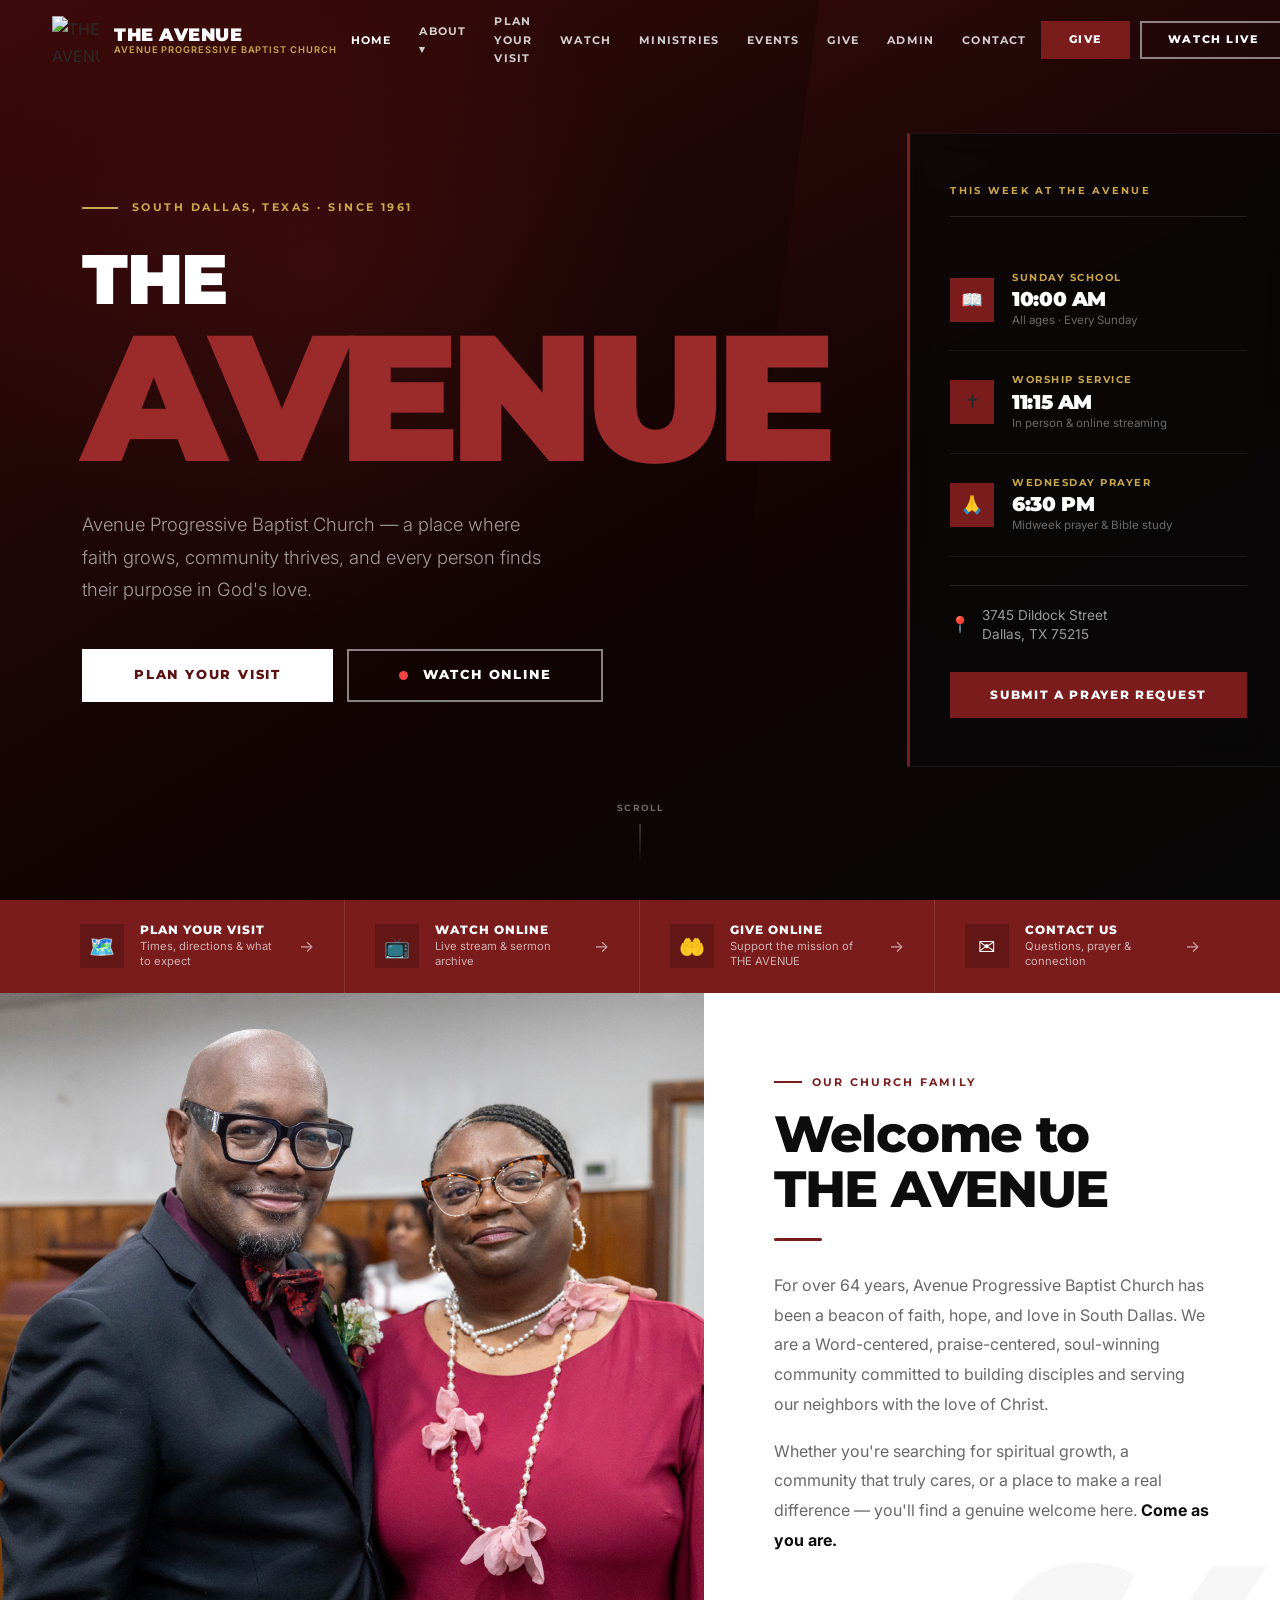
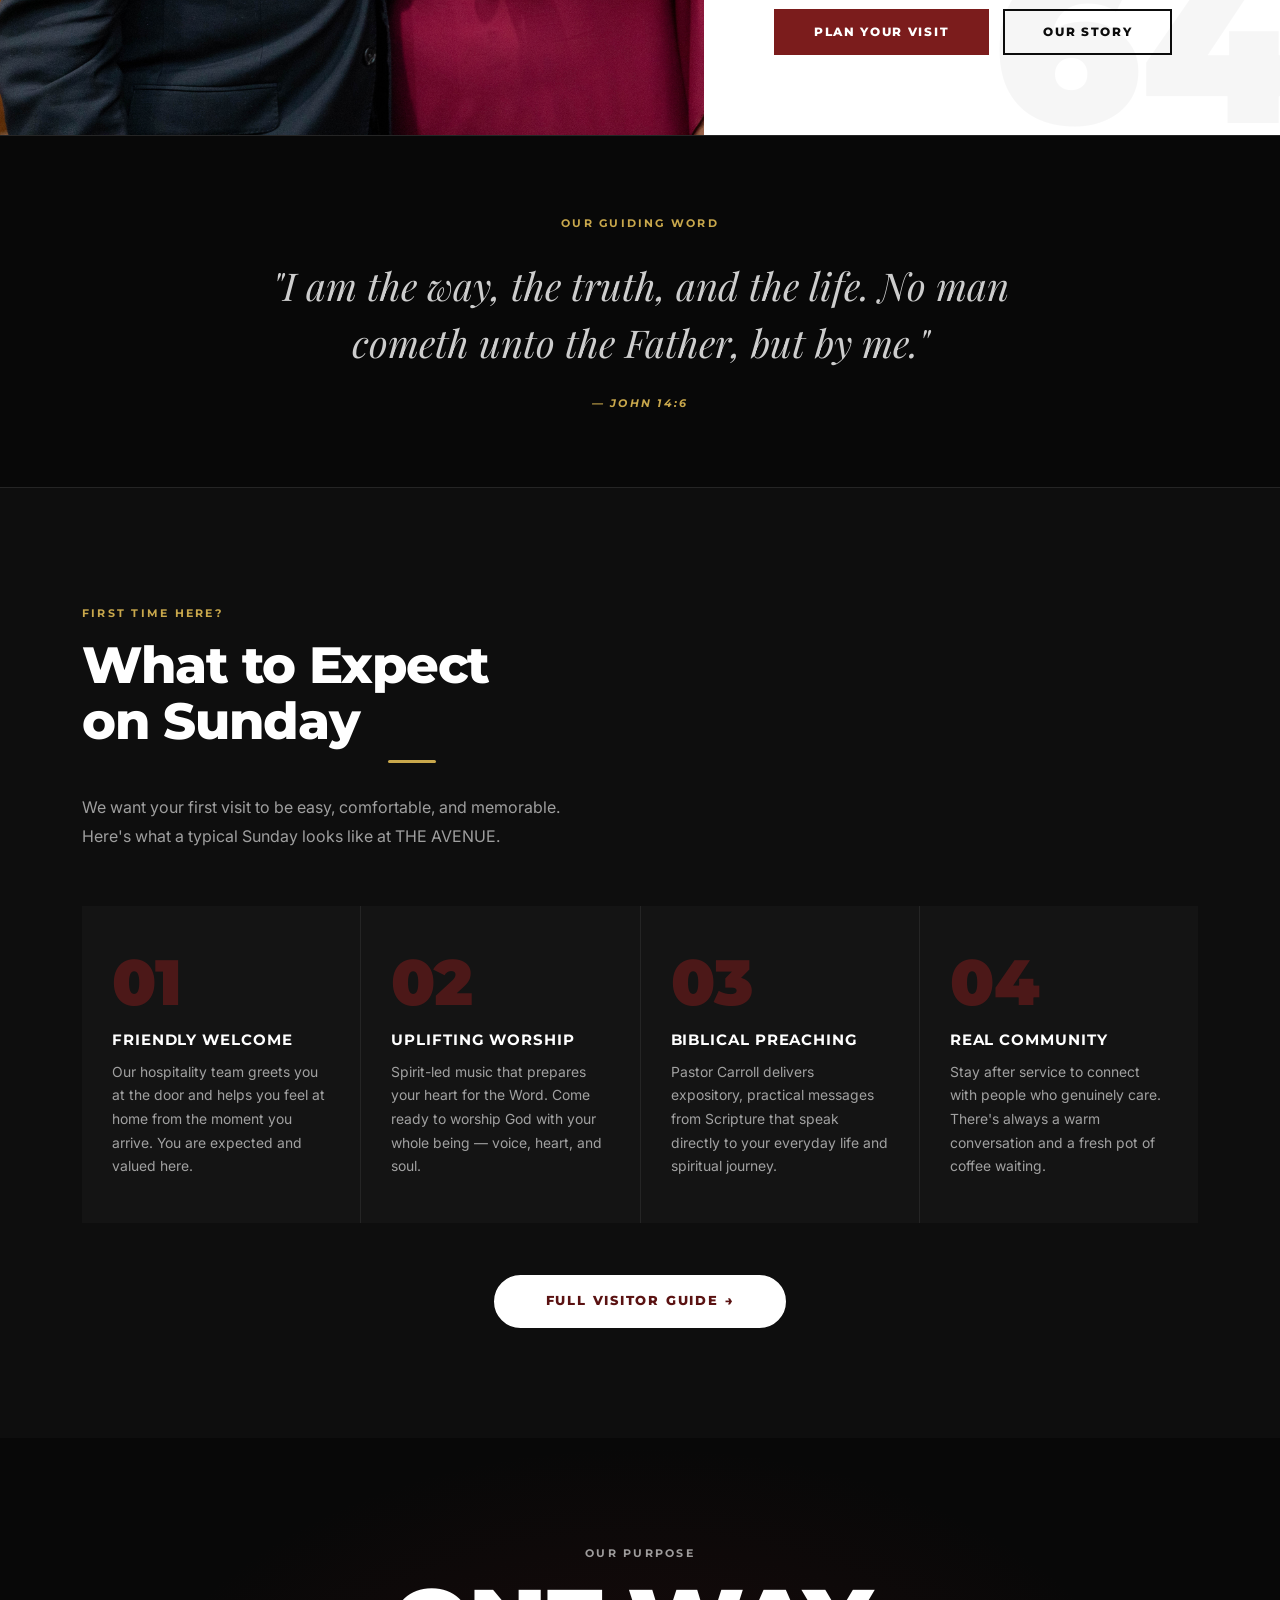
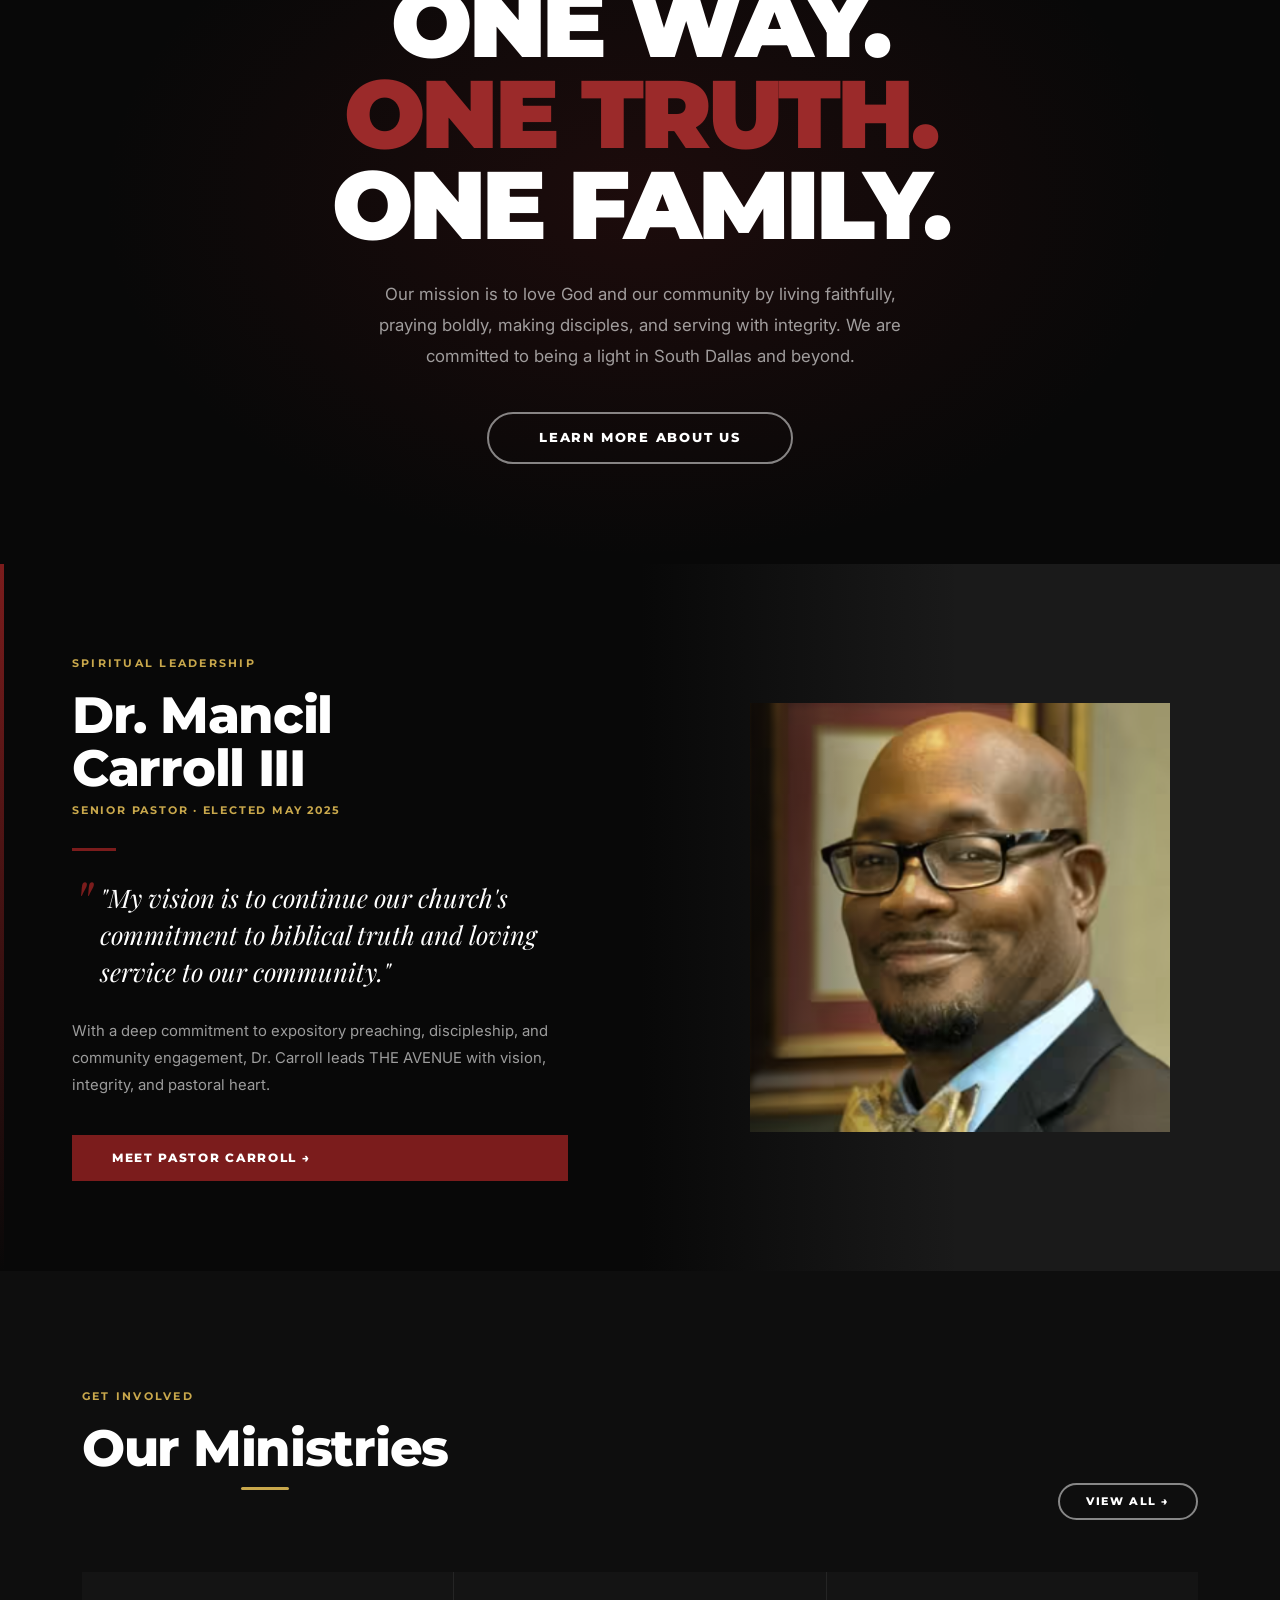
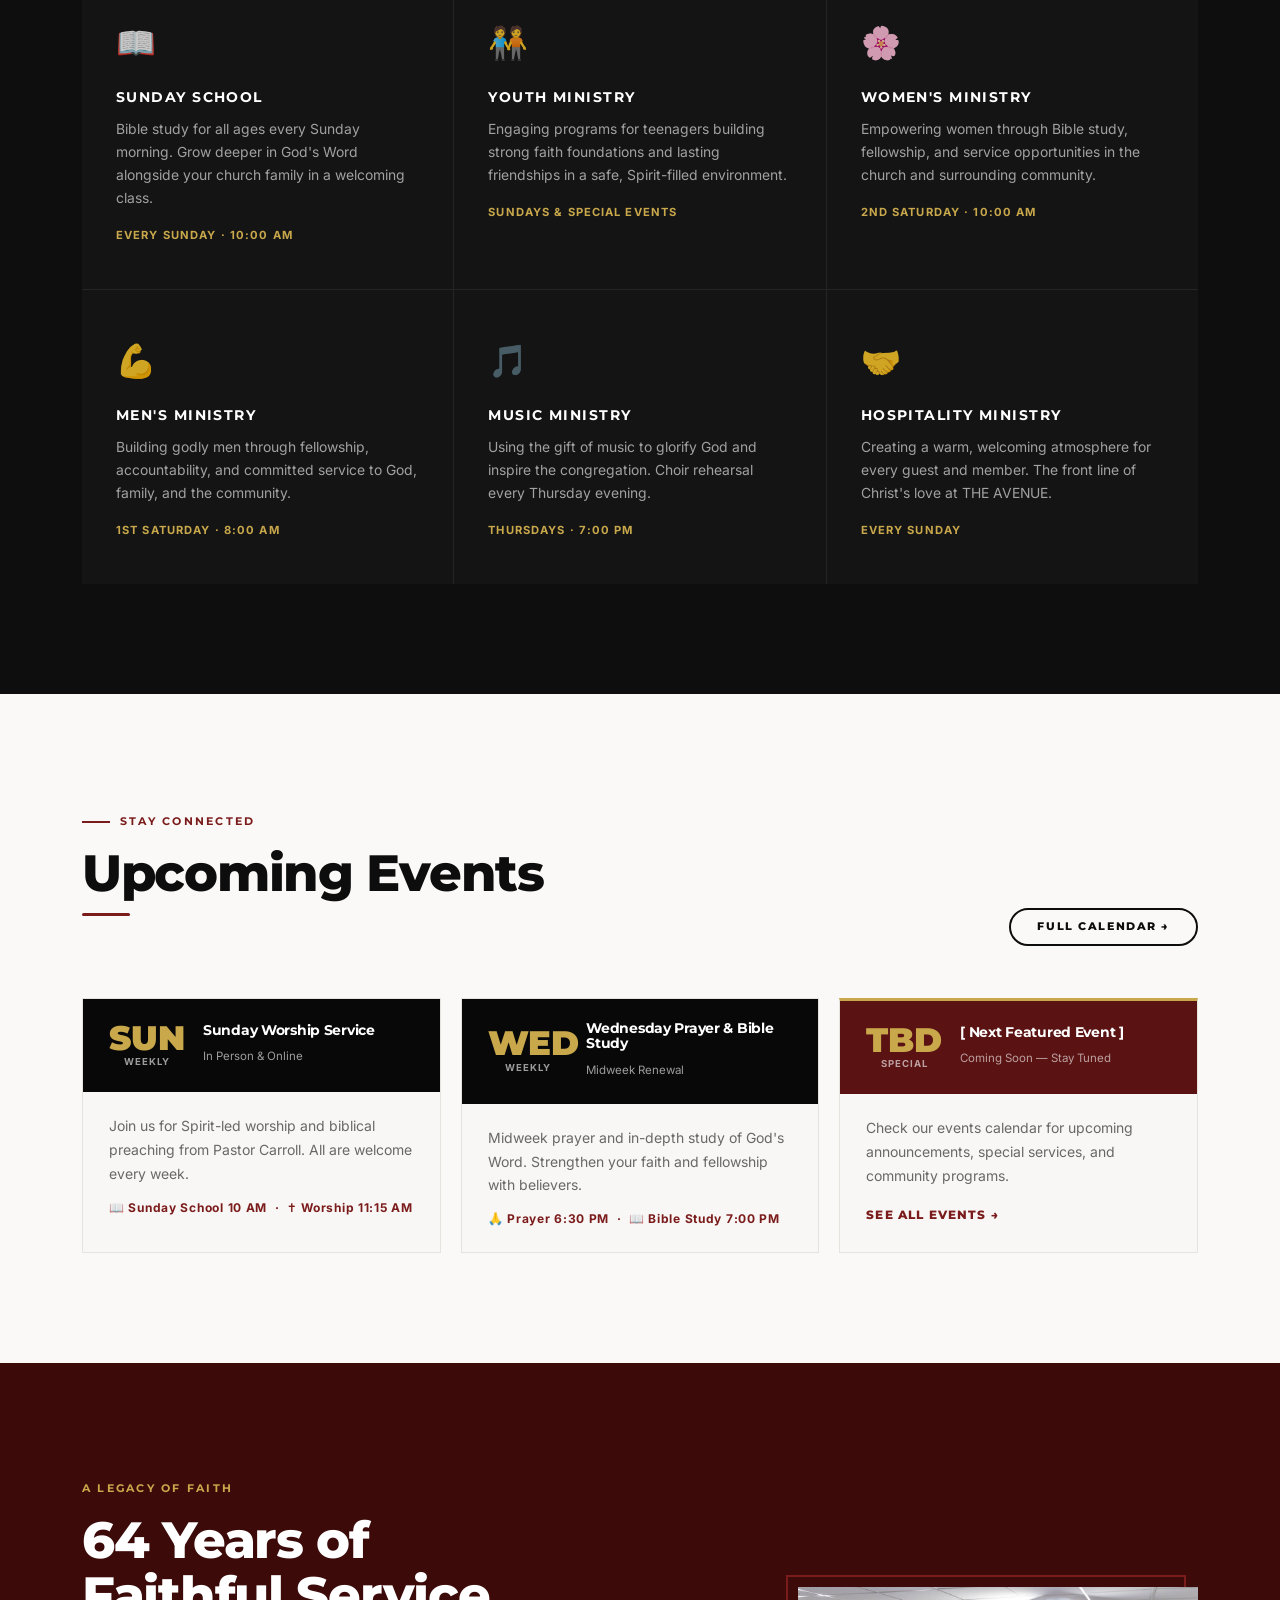
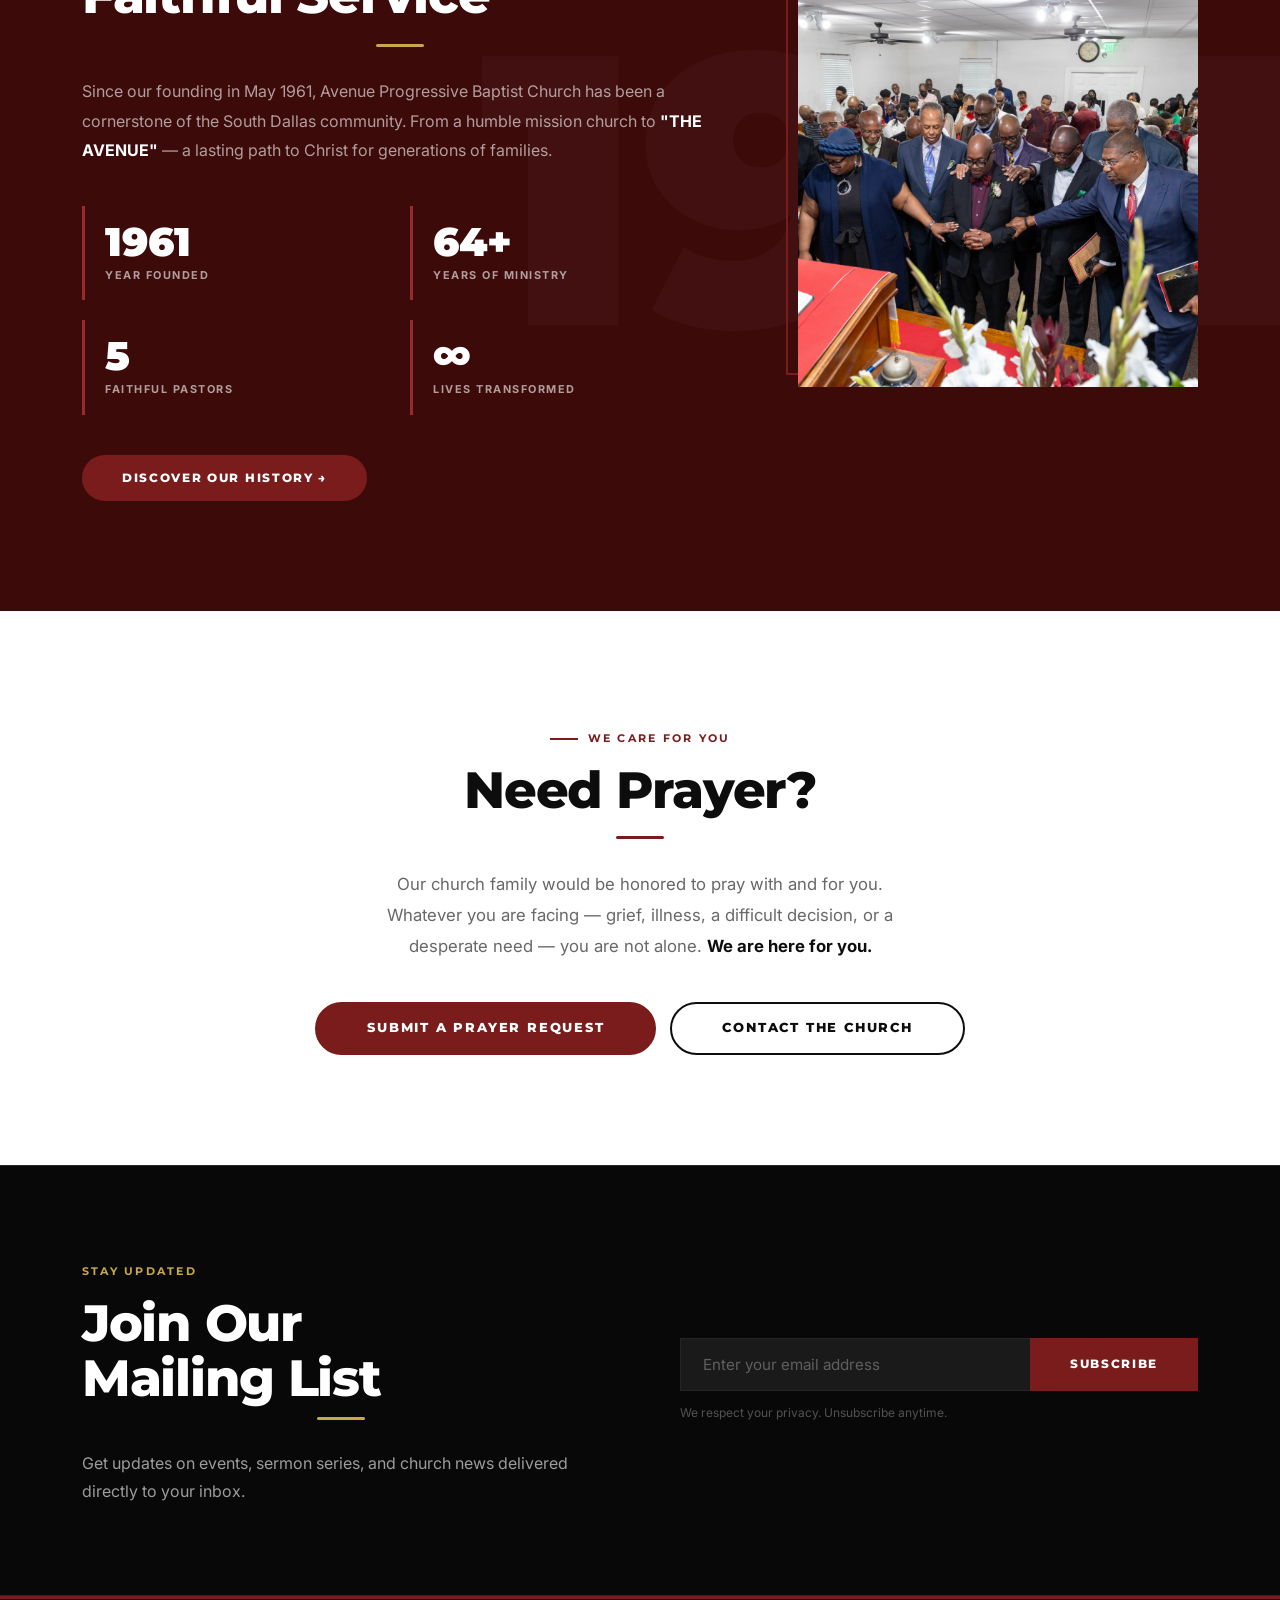
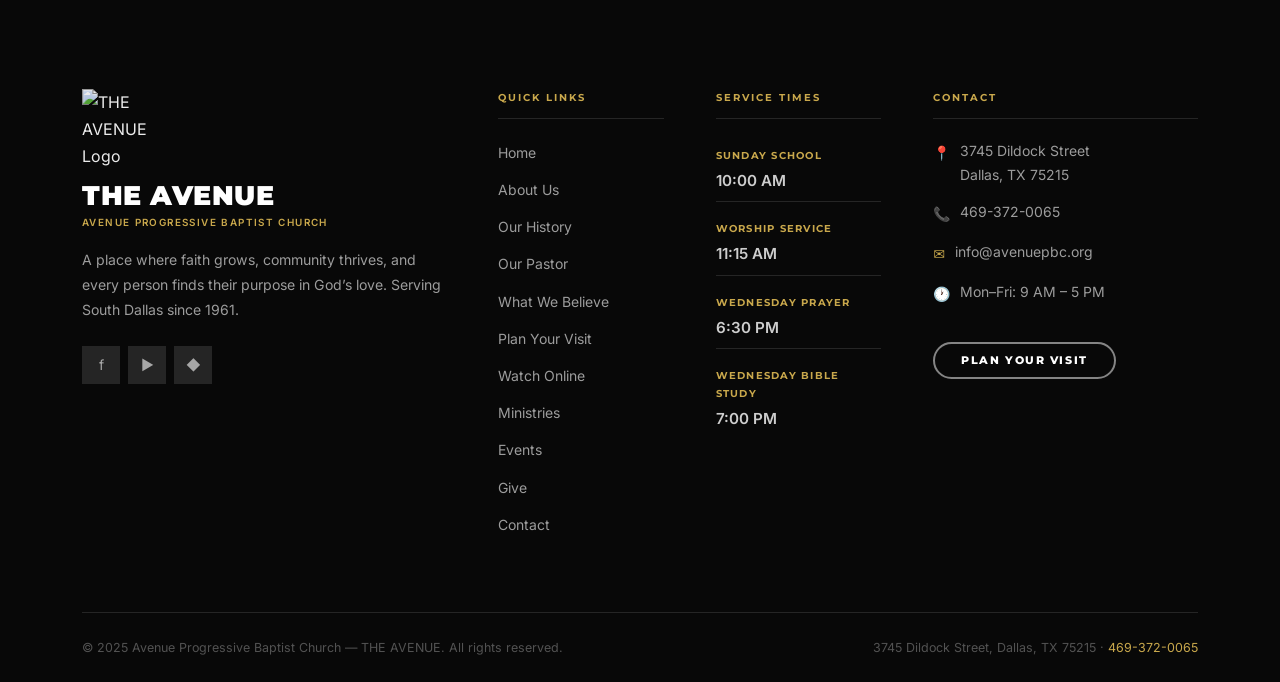
==== commit 85a4877b: "Add admin tools and refine pastor image presentation. Introduce richer admin dashboard management fo" ====
--- a/index.html
+++ b/index.html
@@ -593,7 +593,7 @@
       <a href="pastor.html" class="btn btn-maroon">Meet Pastor Carroll &rarr;</a>
     </div>
     <div class="pastor-feature__photo fade-in" role="img" aria-label="Portrait of Dr. Mancil Carroll III">
-      <img src="images/pastor-carroll.png" alt="Dr. Mancil Carroll III, Senior Pastor of THE AVENUE" style="width:100%;height:100%;display:block;object-fit:cover;" />
+      <img src="images/pastor-carroll.png" alt="Dr. Mancil Carroll III, Senior Pastor of THE AVENUE" style="width:100%;max-width:420px;height:auto;display:block;margin:0 auto;object-fit:contain;object-position:center top;" />
       <div class="pastor-feature__photo-overlay" aria-hidden="true"></div>
     </div>
   </div>
@@ -808,7 +808,7 @@
 /* INLINE BUNDLE — nav + footer HTML + all JS, no external files needed */
 (function() {
 var LOGO_SRC = 'https://www.dropbox.com/scl/fi/3rb3iytt20j5mbcmt8atf/THE-AVENUE.png?rlkey=vblz5m4k4nsgc5zipjgi9v29y&raw=1';
-var NAVBAR_HTML = '<nav class="navbar" id="navbar" role="navigation" aria-label="Main navigation"><div class="navbar__inner"><a href="index.html" class="navbar__brand" aria-label="THE AVENUE \u2013 Home"><div class="brand-mark" aria-hidden="true" style="background:transparent;width:52px;height:52px;padding:2px;overflow:hidden;"><img src="'+LOGO_SRC+'" alt="THE AVENUE Logo" style="width:100%;height:100%;object-fit:contain;" /></div><div class="brand-text-wrap"><span class="b-name">The Avenue</span><span class="b-sub">Avenue Progressive Baptist Church</span></div></a><ul class="navbar__nav" role="list"><li class="nav-item"><a href="index.html" class="nav-link">Home</a></li><li class="nav-item nav-item--has-dropdown"><a href="about.html" class="nav-link">About &#9662;</a><div class="dropdown"><a href="about.html">About Us</a><a href="history.html">Our History</a><a href="pastor.html">Our Pastor</a><a href="beliefs.html">What We Believe</a></div></li><li class="nav-item"><a href="visit.html" class="nav-link">Plan Your Visit</a></li><li class="nav-item"><a href="watch.html" class="nav-link">Watch</a></li><li class="nav-item"><a href="ministries.html" class="nav-link">Ministries</a></li><li class="nav-item"><a href="events.html" class="nav-link">Events</a></li><li class="nav-item"><a href="give.html" class="nav-link">Give</a></li><li class="nav-item"><a href="contact.html" class="nav-link">Contact</a></li></ul><div class="navbar__actions"><a href="give.html" class="btn btn-maroon btn-sm">Give</a><a href="watch.html" class="btn btn-outline-white btn-sm">Watch Live</a></div><button class="navbar__toggle" id="navToggle" aria-label="Open navigation menu" aria-expanded="false"><span></span><span></span><span></span></button></div></nav><nav class="mobile-nav" id="mobileNav" aria-label="Mobile navigation"><a href="index.html">Home</a><div class="mobile-dropdown"><a href="about.html" style="font-weight:900;color:rgba(255,255,255,.9)">About</a><a href="about.html">About Us</a><a href="history.html">Our History</a><a href="pastor.html">Our Pastor</a><a href="beliefs.html">What We Believe</a></div><a href="visit.html">Plan Your Visit</a><a href="watch.html">Watch Online</a><a href="ministries.html">Ministries</a><a href="events.html">Events</a><a href="give.html">Give</a><a href="contact.html">Contact</a><div class="mn-ctas"><a href="give.html" class="btn btn-maroon btn-sm">Give Online</a><a href="watch.html" class="btn btn-outline-white btn-sm">Watch Live</a></div></nav>';
+var NAVBAR_HTML = '<nav class="navbar" id="navbar" role="navigation" aria-label="Main navigation"><div class="navbar__inner"><a href="index.html" class="navbar__brand" aria-label="THE AVENUE \u2013 Home"><div class="brand-mark" aria-hidden="true" style="background:transparent;width:52px;height:52px;padding:2px;overflow:hidden;"><img src="'+LOGO_SRC+'" alt="THE AVENUE Logo" style="width:100%;height:100%;object-fit:contain;" /></div><div class="brand-text-wrap"><span class="b-name">The Avenue</span><span class="b-sub">Avenue Progressive Baptist Church</span></div></a><ul class="navbar__nav" role="list"><li class="nav-item"><a href="index.html" class="nav-link">Home</a></li><li class="nav-item nav-item--has-dropdown"><a href="about.html" class="nav-link">About &#9662;</a><div class="dropdown"><a href="about.html">About Us</a><a href="history.html">Our History</a><a href="pastor.html">Our Pastor</a><a href="beliefs.html">What We Believe</a></div></li><li class="nav-item"><a href="visit.html" class="nav-link">Plan Your Visit</a></li><li class="nav-item"><a href="watch.html" class="nav-link">Watch</a></li><li class="nav-item"><a href="ministries.html" class="nav-link">Ministries</a></li><li class="nav-item"><a href="events.html" class="nav-link">Events</a></li><li class="nav-item"><a href="give.html" class="nav-link">Give</a></li><li class="nav-item"><a href="admin.html" class="nav-link">Admin</a></li><li class="nav-item"><a href="contact.html" class="nav-link">Contact</a></li></ul><div class="navbar__actions"><a href="give.html" class="btn btn-maroon btn-sm">Give</a><a href="watch.html" class="btn btn-outline-white btn-sm">Watch Live</a></div><button class="navbar__toggle" id="navToggle" aria-label="Open navigation menu" aria-expanded="false"><span></span><span></span><span></span></button></div></nav><nav class="mobile-nav" id="mobileNav" aria-label="Mobile navigation"><a href="index.html">Home</a><div class="mobile-dropdown"><a href="about.html" style="font-weight:900;color:rgba(255,255,255,.9)">About</a><a href="about.html">About Us</a><a href="history.html">Our History</a><a href="pastor.html">Our Pastor</a><a href="beliefs.html">What We Believe</a></div><a href="visit.html">Plan Your Visit</a><a href="watch.html">Watch Online</a><a href="ministries.html">Ministries</a><a href="events.html">Events</a><a href="give.html">Give</a><a href="admin.html">Admin</a><a href="contact.html">Contact</a><div class="mn-ctas"><a href="give.html" class="btn btn-maroon btn-sm">Give Online</a><a href="watch.html" class="btn btn-outline-white btn-sm">Watch Live</a></div></nav>';
 var FOOTER_HTML = '<footer><div class="container"><div class="footer__inner"><div><img src="'+LOGO_SRC+'" alt="THE AVENUE Logo" style="width:90px;height:auto;margin-bottom:12px;display:block;opacity:0.92;" /><div class="footer__brand-name">The Avenue</div><div class="footer__brand-sub">Avenue Progressive Baptist Church</div><p class="footer__tagline">A place where faith grows, community thrives, and every person finds their purpose in God\u2019s love. Serving South Dallas since 1961.</p><div class="footer__social" aria-label="Social media links"><a href="#" aria-label="Facebook" title="Facebook">f</a><a href="#" aria-label="YouTube" title="YouTube">&#9654;</a><a href="#" aria-label="Instagram" title="Instagram">&#9670;</a></div></div><div class="footer__col"><div class="footer__col-heading">Quick Links</div><ul><li><a href="index.html">Home</a></li><li><a href="about.html">About Us</a></li><li><a href="history.html">Our History</a></li><li><a href="pastor.html">Our Pastor</a></li><li><a href="beliefs.html">What We Believe</a></li><li><a href="visit.html">Plan Your Visit</a></li><li><a href="watch.html">Watch Online</a></li><li><a href="ministries.html">Ministries</a></li><li><a href="events.html">Events</a></li><li><a href="give.html">Give</a></li><li><a href="contact.html">Contact</a></li></ul></div><div class="footer__col"><div class="footer__col-heading">Service Times</div><ul><li style="padding:8px 0;border-bottom:1px solid var(--black-border)"><div style="font-family:var(--font-heading);font-size:.65rem;font-weight:700;letter-spacing:.12em;text-transform:uppercase;color:var(--gold);margin-bottom:3px">Sunday School</div><div style="color:var(--white-80);font-size:.95rem;font-weight:600">10:00 AM</div></li><li style="padding:8px 0;border-bottom:1px solid var(--black-border)"><div style="font-family:var(--font-heading);font-size:.65rem;font-weight:700;letter-spacing:.12em;text-transform:uppercase;color:var(--gold);margin-bottom:3px">Worship Service</div><div style="color:var(--white-80);font-size:.95rem;font-weight:600">11:15 AM</div></li><li style="padding:8px 0;border-bottom:1px solid var(--black-border)"><div style="font-family:var(--font-heading);font-size:.65rem;font-weight:700;letter-spacing:.12em;text-transform:uppercase;color:var(--gold);margin-bottom:3px">Wednesday Prayer</div><div style="color:var(--white-80);font-size:.95rem;font-weight:600">6:30 PM</div></li><li style="padding:8px 0"><div style="font-family:var(--font-heading);font-size:.65rem;font-weight:700;letter-spacing:.12em;text-transform:uppercase;color:var(--gold);margin-bottom:3px">Wednesday Bible Study</div><div style="color:var(--white-80);font-size:.95rem;font-weight:600">7:00 PM</div></li></ul></div><div class="footer__col"><div class="footer__col-heading">Contact</div><div class="footer__contact-row"><span class="footer__contact-icon">&#128205;</span><span>3745 Dildock Street<br>Dallas, TX 75215</span></div><div class="footer__contact-row"><span class="footer__contact-icon">&#128222;</span><a href="tel:4693720065" style="color:var(--white-60)">469-372-0065</a></div><div class="footer__contact-row"><span class="footer__contact-icon">&#9993;</span><a href="mailto:info@avenuepbc.org" style="color:var(--white-60)">info@avenuepbc.org</a></div><div class="footer__contact-row"><span class="footer__contact-icon">&#128336;</span><span>Mon&ndash;Fri: 9 AM &ndash; 5 PM</span></div><a href="visit.html" class="btn btn-outline-white btn-sm btn-pill" style="margin-top:22px;display:inline-flex;">Plan Your Visit</a></div></div></div><div class="container"><div class="footer__bottom"><span>&copy; 2025 Avenue Progressive Baptist Church &mdash; THE AVENUE. All rights reserved.</span><span>3745 Dildock Street, Dallas, TX 75215 &middot; <a href="tel:4693720065">469-372-0065</a></span></div></div></footer>';
 document.addEventListener('DOMContentLoaded',function(){var n=document.getElementById('nav-placeholder');if(n)n.outerHTML=NAVBAR_HTML;var f=document.getElementById('footer-placeholder');if(f)f.outerHTML=FOOTER_HTML;var p=window.location.pathname;var h=p==='/'||p.endsWith('index.html')||p===''||p==='/index.html';if(!h){var nav=document.getElementById('navbar');if(nav)nav.classList.add('solid');}setTimeout(function(){document.body.classList.add('js-ready');initNavbar();initFadeIn();initForms();initNewsletter();initSmoothScroll();},50);});
 function initNavbar(){var b=document.getElementById('navbar');if(!b)return;var t=document.getElementById('navToggle');var m=document.getElementById('mobileNav');function hs(){if(window.scrollY>50)b.classList.add('scrolled');else b.classList.remove('scrolled');}if(!b.classList.contains('solid')){window.addEventListener('scroll',hs,{passive:true});hs();}if(t&&m){t.addEventListener('click',function(){var o=m.classList.toggle('open');t.setAttribute('aria-expanded',String(o));var s=t.querySelectorAll('span');if(o){s[0].style.transform='rotate(45deg) translate(5px,5px)';s[1].style.opacity='0';s[2].style.transform='rotate(-45deg) translate(5px,-5px)';}else{s.forEach(function(x){x.style.transform='';x.style.opacity='';})}});document.addEventListener('click',function(e){if(!b.contains(e.target)&&!m.contains(e.target)){m.classList.remove('open');t.setAttribute('aria-expanded','false');t.querySelectorAll('span').forEach(function(x){x.style.transform='';x.style.opacity='';})}});document.addEventListener('keydown',function(e){if(e.key==='Escape'&&m.classList.contains('open')){m.classList.remove('open');t.setAttribute('aria-expanded','false');t.querySelectorAll('span').forEach(function(x){x.style.transform='';x.style.opacity='';});t.focus();}});}var cp=window.location.pathname.split('/').pop()||'index.html';document.querySelectorAll('.nav-link,.mobile-nav a').forEach(function(l){var h=l.getAttribute('href');if(h&&h.split('#')[0]===cp)l.classList.add('active');});}
@@ -841,8 +841,8 @@
 <header class="page-hero" aria-label="History page hero"><div class="page-hero__accent" aria-hidden="true"></div><div class="page-hero__glow" aria-hidden="true"></div><div class="container" style="position:relative;z-index:1;"><nav class="breadcrumb" aria-label="Breadcrumb"><a href="#home">Home</a><span>/</span><a href="#about">About</a><span>/</span><span>Our History</span></nav><div class="page-hero__kicker">Our Story</div><h1>Our History</h1><p>From a small mission congregation on Grand Avenue in 1961 to THE AVENUE of today — six decades of God's faithfulness in South Dallas.</p></div></header>
 <section class="founding-year-wrap" aria-label="Founding story"><div class="founding-year-bg" aria-hidden="true">1961</div><div class="container" style="position:relative;z-index:1;"><div style="display:grid;grid-template-columns:1fr 1fr;gap:80px;align-items:center;" class="founding-layout"><div class="fade-in"><p class="eyebrow eyebrow--white">Our Beginning</p><h2 style="color:var(--white);margin-bottom:18px;">Born in May 1961</h2><div class="divider divider--white"></div><p style="color:var(--white-60);font-size:1rem;line-height:1.85;">Avenue Progressive Baptist Church was founded in <strong style="color:var(--white);">May 1961</strong> through the vision of a faithful group of believers committed to establishing a gospel-preaching congregation in the heart of South Dallas. From the very first meeting, the church was marked by fervent prayer, joyful worship, and an unwavering commitment to reaching souls for Jesus Christ.</p><p style="color:var(--white-60);font-size:1rem;line-height:1.85;">The congregation originally met on Grand Avenue — a street name that would eventually inspire the church's identity as "THE AVENUE." The name carries a beautiful double meaning: a literal address and a spiritual declaration that this church is an avenue — a direct path — to Jesus Christ.</p></div><div class="fade-in"><div style="position:relative;overflow:hidden;" role="img" aria-label="The original Avenue Progressive Baptist Church building"><img src="${ORIG_IMG}" alt="The original Avenue Progressive Baptist Church building" style="width:100%;min-height:420px;object-fit:cover;display:block;" /><div style="position:absolute;top:-12px;left:-12px;right:12px;bottom:12px;border:2px solid var(--maroon);pointer-events:none;z-index:2;"></div></div></div></div></div></section>
 <section style="padding:110px 0;background:var(--surface-light);" aria-label="Decade milestones"><div class="container"><div style="text-align:center;margin-bottom:64px;" class="fade-in"><p class="eyebrow eyebrow--line" style="justify-content:center;">A Legacy Decade by Decade</p><h2>Milestones of Faith</h2><div class="divider"></div><p style="color:var(--text-muted);max-width:560px;margin:0 auto;font-size:1rem;line-height:1.85;">Every decade has brought new growth, new challenges, and fresh evidence of God's faithfulness to THE AVENUE.</p></div><div style="display:grid;grid-template-columns:repeat(3,1fr);gap:20px;" class="decade-grid fade-in"><div class="decade-tile"><div class="decade-num">1960s</div><h4>Foundation &amp; First Steps</h4><p>Founded May 1961 with a small group of dedicated believers. The congregation establishes roots in South Dallas, holding services in a converted storefront on Grand Avenue with a heart for evangelism and community service.</p></div><div class="decade-tile"><div class="decade-num">1970s</div><h4>Growth &amp; Expansion</h4><p>The church experiences significant membership growth and expanding ministries. Sunday School programs flourish, and the music ministry is strengthened. The congregation deepens its commitment to discipleship and Christian education.</p></div><div class="decade-tile"><div class="decade-num">1980s</div><h4>Building &amp; Community</h4><p>THE AVENUE grows in both facilities and influence. Expanded outreach programs address practical needs in South Dallas, establishing a reputation for genuine love and service far beyond Sunday mornings.</p></div><div class="decade-tile"><div class="decade-num">1990s</div><h4>Renewal &amp; Vision</h4><p>A season of spiritual renewal deepens the church's commitment to biblical preaching and prayer. Youth and family ministries are strengthened, preparing the next generation to carry the faith forward.</p></div><div class="decade-tile"><div class="decade-num">2000s</div><h4>New Seasons of Service</h4><p>The church embraces new technologies and ministry approaches while staying anchored to its core mission. Community partnerships grow and THE AVENUE becomes an even more prominent voice of faith in Dallas.</p></div><div class="decade-tile"><div class="decade-num">2010s–Now</div><h4>Advancing the Kingdom</h4><p>Continued investment in discipleship, worship, and South Dallas community uplift. In May 2025, Dr. Mancil Carroll III is elected Senior Pastor, ushering in a new chapter of visionary leadership and gospel ministry.</p></div></div></div></section>
-<section style="padding:110px 0;background:var(--white);" aria-label="Church timeline"><div class="container"><div style="display:grid;grid-template-columns:1fr 1fr;gap:80px;" class="timeline-layout"><div class="fade-in"><p class="eyebrow eyebrow--line">Key Moments</p><h2 style="margin-bottom:18px;">A Timeline of<br>God's Faithfulness</h2><div class="divider divider--left"></div><p style="color:var(--text-muted);font-size:1rem;line-height:1.85;margin-bottom:40px;">These are the landmark moments that have defined the identity and direction of Avenue Progressive Baptist Church. Each milestone is a testament to the faithfulness of God and the commitment of His people.</p><div style="background:var(--black);padding:32px 28px;border-left:3px solid var(--maroon);"><p style="font-family:var(--font-display);font-size:1.2rem;color:var(--white-80);font-style:italic;margin-bottom:14px;line-height:1.5;">"God's faithfulness is not measured in months but in generations. THE AVENUE is a living testimony."</p><p style="font-family:var(--font-heading);font-size:.68rem;font-weight:700;letter-spacing:.14em;text-transform:uppercase;color:var(--gold);margin:0;">— Dr. Mancil Carroll III</p></div></div><div class="fade-in"><div class="timeline"><div class="timeline-item"><div class="year">May 1961</div><h4>Church Founded</h4><p>Avenue Progressive Baptist Church is established in South Dallas by a group of faithful believers with a vision to serve their community through the gospel of Jesus Christ.</p></div><div class="timeline-item"><div class="year">1961–2000s</div><h4>Decades of Ministry</h4><p>Under successive pastoral leadership, THE AVENUE grows in membership, ministry depth, and community impact — becoming a cornerstone institution of South Dallas.</p></div><div class="timeline-item"><div class="year">Current Address</div><h4>3745 Dildock Street</h4><p>The church establishes its current home at 3745 Dildock Street, Dallas, TX 75215 — a location that has become a landmark of faith and hope in the community.</p></div><div class="timeline-item"><div class="year">2025</div><h4>New Pastoral Leadership</h4><p>In May 2025, Dr. Mancil Carroll III is elected as Senior Pastor of THE AVENUE, bringing fresh vision, deep biblical convictions, and a passion for community transformation.</p></div><div class="timeline-item"><div class="year">Today</div><h4>THE AVENUE Moves Forward</h4><p>More than 64 years after its founding, Avenue Progressive Baptist Church remains a vibrant, Spirit-filled congregation proclaiming the gospel and serving South Dallas with excellence.</p></div></div></div></div></div></section>
-<section style="padding:110px 0;background:var(--black);" aria-label="Pastoral history"><div class="container"><div style="text-align:center;margin-bottom:64px;" class="fade-in"><p class="eyebrow eyebrow--white" style="justify-content:center;">Shepherds of THE AVENUE</p><h2 style="color:var(--white);">A Legacy of Pastoral Leadership</h2><div class="divider divider--white"></div><p style="color:var(--white-60);max-width:560px;margin:0 auto;font-size:1rem;line-height:1.85;">Avenue Progressive Baptist Church has been shaped by faithful pastors who gave their lives to shepherd this congregation with love, wisdom, and dedication.</p></div><div style="display:grid;grid-template-columns:repeat(3,1fr);gap:12px;" class="pastors-grid fade-in"><div class="pastor-history-card"><h4>[ Founding Pastor ]</h4><div class="tenure">1961 – [ Year ] · Founding Pastor</div><p>The founding shepherd of Avenue Progressive Baptist Church whose vision and faith gave birth to a ministry that would serve South Dallas for generations. <em style="color:rgba(255,255,255,.3);font-size:.8rem;">[Add founding pastor's name and details]</em></p></div><div class="pastor-history-card"><h4>[ Pastor 2 ]</h4><div class="tenure">[ Year ] – [ Year ] · Second Pastor</div><p>Continued the work of building a strong, discipleship-focused congregation in South Dallas, growing the church's ministries and community presence. <em style="color:rgba(255,255,255,.3);font-size:.8rem;">[Add name and details]</em></p></div><div class="pastor-history-card"><h4>[ Pastor 3 ]</h4><div class="tenure">[ Year ] – [ Year ] · Third Pastor</div><p>Led the church through seasons of growth and expansion, strengthening the foundations of worship, discipleship, and community outreach across South Dallas. <em style="color:rgba(255,255,255,.3);font-size:.8rem;">[Add name and details]</em></p></div><div class="pastor-history-card"><h4>[ Pastor 4 ]</h4><div class="tenure">[ Year ] – [ Year ] · Fourth Pastor</div><p>A season of renewal and vision under this faithful shepherd, whose commitment to the Word of God and the people of South Dallas left a lasting legacy. <em style="color:rgba(255,255,255,.3);font-size:.8rem;">[Add name and details]</em></p></div><div class="pastor-history-card" style="border-left-color:var(--gold);"><h4>Dr. Mancil Carroll III</h4><div class="tenure" style="color:var(--gold);">May 2025 – Present · Senior Pastor</div><p>Elected Senior Pastor in May 2025, Dr. Carroll brings vision, biblical depth, and a heart for discipleship and community transformation to THE AVENUE.</p></div><div class="pastor-history-card" style="background:transparent;border:1px dashed var(--black-border);border-left:3px dashed var(--maroon);display:flex;align-items:center;justify-content:center;min-height:140px;"><p style="color:rgba(255,255,255,.25);font-size:.85rem;text-align:center;margin:0;padding:20px;">[ Update with full pastoral history — names, years, and notes ]</p></div></div></div></section>
+<section style="padding:110px 0;background:var(--white);" aria-label="Church timeline"><div class="container"><div style="display:grid;grid-template-columns:1fr 1fr;gap:80px;" class="timeline-layout"><div class="fade-in"><p class="eyebrow eyebrow--line">Key Moments</p><h2 style="margin-bottom:18px;">A Timeline of<br>God's Faithfulness</h2><div class="divider divider--left"></div><p style="color:var(--text-muted);font-size:1rem;line-height:1.85;margin-bottom:40px;">These are the landmark moments that have defined the identity and direction of Avenue Progressive Baptist Church. Each milestone is a testament to the faithfulness of God and the commitment of His people.</p><div style="background:var(--black);padding:32px 28px;border-left:3px solid var(--maroon);"><img src="images/Pastors/eb-glenn.png" alt="Dr. E.B. Glenn, Founding Pastor" style="width:100%;max-width:240px;height:auto;object-fit:cover;border:1px solid rgba(255,255,255,.15);margin:0 auto 18px auto;" /><p style="font-family:var(--font-display);font-size:1.2rem;color:var(--white-80);font-style:italic;margin-bottom:14px;line-height:1.5;">"God's faithfulness is not measured in months but in generations. THE AVENUE is a living testimony."</p><p style="font-family:var(--font-heading);font-size:.68rem;font-weight:700;letter-spacing:.14em;text-transform:uppercase;color:var(--gold);margin:0;">— Dr. E.B Glenn - Founding Pastor</p></div></div><div class="fade-in"><div class="timeline"><div class="timeline-item"><div class="year">May 1961</div><h4>Church Founded</h4><p>Avenue Progressive Baptist Church is established in South Dallas by a group of faithful believers with a vision to serve their community through the gospel of Jesus Christ.</p></div><div class="timeline-item"><div class="year">1961–2000s</div><h4>Decades of Ministry</h4><p>Under successive pastoral leadership, THE AVENUE grows in membership, ministry depth, and community impact — becoming a cornerstone institution of South Dallas.</p></div><div class="timeline-item"><div class="year">Current Address</div><h4>3745 Dildock Street</h4><p>The church establishes its current home at 3745 Dildock Street, Dallas, TX 75215 — a location that has become a landmark of faith and hope in the community.</p></div><div class="timeline-item"><div class="year">2025</div><h4>New Pastoral Leadership</h4><p>In May 2025, Dr. Mancil Carroll III is elected as Senior Pastor of THE AVENUE, bringing fresh vision, deep biblical convictions, and a passion for community transformation.</p></div><div class="timeline-item"><div class="year">Today</div><h4>THE AVENUE Moves Forward</h4><p>More than 64 years after its founding, Avenue Progressive Baptist Church remains a vibrant, Spirit-filled congregation proclaiming the gospel and serving South Dallas with excellence.</p></div></div></div></div></div></section>
+<section style="padding:110px 0;background:var(--black);" aria-label="Pastoral history"><div class="container"><div style="text-align:center;margin-bottom:64px;" class="fade-in"><p class="eyebrow eyebrow--white" style="justify-content:center;">Shepherds of THE AVENUE</p><h2 style="color:var(--white);">A Legacy of Pastoral Leadership</h2><div class="divider divider--white"></div><p style="color:var(--white-60);max-width:560px;margin:0 auto;font-size:1rem;line-height:1.85;">Avenue Progressive Baptist Church has been shaped by faithful pastors who gave their lives to shepherd this congregation with love, wisdom, and dedication.</p></div><div style="display:grid;grid-template-columns:repeat(3,1fr);gap:12px;" class="pastors-grid fade-in"><div class="pastor-history-card"><img src="images/Pastors/eb-glenn-2.png" alt="Dr. E.B. Glenn, Founding Pastor" style="width:100%;height:220px;object-fit:contain;object-position:center;border:1px solid var(--black-border);margin-bottom:16px;background:var(--black-surface);padding:8px;" /><h4>Dr. E.B. Glenn</h4><div class="tenure">1961 – [ Year ] · Founding Pastor</div><p>The founding shepherd of Avenue Progressive Baptist Church whose vision and faith gave birth to a ministry that would serve South Dallas for generations. <em style="color:rgba(255,255,255,.3);font-size:.8rem;">[Add founding pastor's name and details]</em></p></div><div class="pastor-history-card"><img src="images/Pastors/pastor-vernon.png" alt="Pastor Vernon" style="width:100%;height:220px;object-fit:contain;object-position:center;border:1px solid var(--black-border);margin-bottom:16px;background:var(--black-surface);padding:8px;" /><h4>Pastor Vernon</h4><div class="tenure">[ Year ] – [ Year ] · Second Pastor</div><p>Continued the work of building a strong, discipleship-focused congregation in South Dallas, growing the church's ministries and community presence. <em style="color:rgba(255,255,255,.3);font-size:.8rem;">[Add name and details]</em></p></div><div class="pastor-history-card"><img src="images/Pastors/elmer-rogers.jpg" alt="Pastor Elmer Rogers" style="width:100%;height:220px;object-fit:contain;object-position:center;border:1px solid var(--black-border);margin-bottom:16px;background:var(--black-surface);padding:8px;" /><h4>Pastor Elmer Rogers</h4><div class="tenure">[ Year ] – [ Year ] · Third Pastor</div><p>Led the church through seasons of growth and expansion, strengthening the foundations of worship, discipleship, and community outreach across South Dallas. <em style="color:rgba(255,255,255,.3);font-size:.8rem;">[Add name and details]</em></p></div><div class="pastor-history-card"><img src="images/Pastors/pastor-shaw.png" alt="Pastor Shaw" style="width:100%;height:220px;object-fit:contain;object-position:center;border:1px solid var(--black-border);margin-bottom:16px;background:var(--black-surface);padding:8px;" /><h4>Pastor Shaw</h4><div class="tenure">[ Year ] – [ Year ] · Fourth Pastor</div><p>A season of renewal and vision under this faithful shepherd, whose commitment to the Word of God and the people of South Dallas left a lasting legacy. <em style="color:rgba(255,255,255,.3);font-size:.8rem;">[Add name and details]</em></p></div><div class="pastor-history-card" style="border-left-color:var(--gold);"><img src="images/Pastors/pastor-carroll-portrait.png" alt="Dr. Mancil Carroll III" style="width:100%;height:220px;object-fit:contain;object-position:center;border:1px solid var(--black-border);margin-bottom:16px;background:var(--black-surface);padding:8px;" /><h4>Dr. Mancil Carroll III</h4><div class="tenure" style="color:var(--gold);">May 2025 – Present · Senior Pastor</div><p>Elected Senior Pastor in May 2025, Dr. Carroll brings vision, biblical depth, and a heart for discipleship and community transformation to THE AVENUE.</p></div></div></div></section>
 <section style="background:var(--maroon);padding:90px 0;" aria-label="Call to action"><div class="container" style="text-align:center;"><p class="eyebrow eyebrow--white" style="justify-content:center;">Be Part of the Story</p><h2 style="color:var(--white);margin-bottom:18px;" class="fade-in">The Story Continues With You</h2><p style="color:rgba(255,255,255,.8);max-width:520px;margin:0 auto 40px;font-size:1.05rem;line-height:1.8;" class="fade-in">Every great story needs the next chapter. Come join us and become part of what God is writing at THE AVENUE.</p><div style="display:flex;gap:14px;justify-content:center;flex-wrap:wrap;" class="fade-in"><a href="#visit" class="btn btn-white btn-pill btn-lg">Plan Your Visit</a><a href="#pastor" class="btn btn-outline-white btn-pill btn-lg">Meet Our Pastor</a></div></div></section>`,
 
     'pastor': `
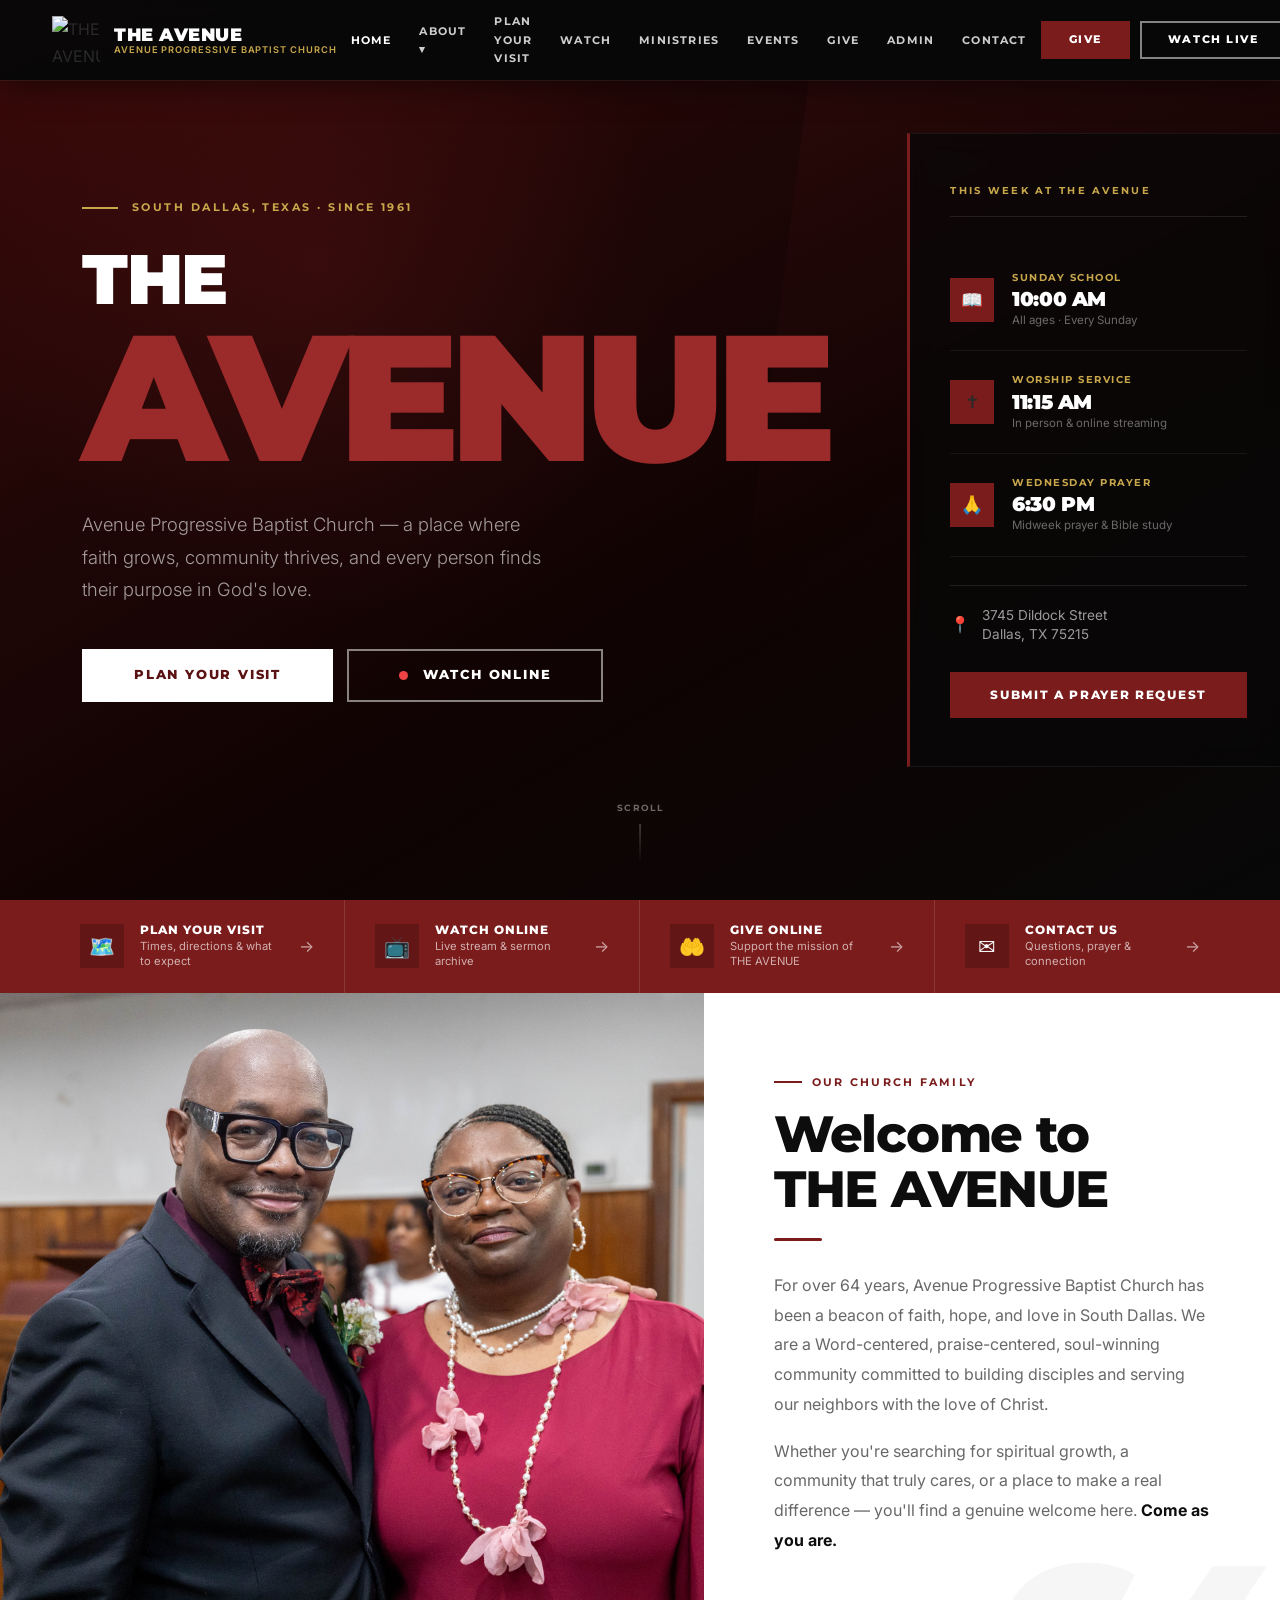
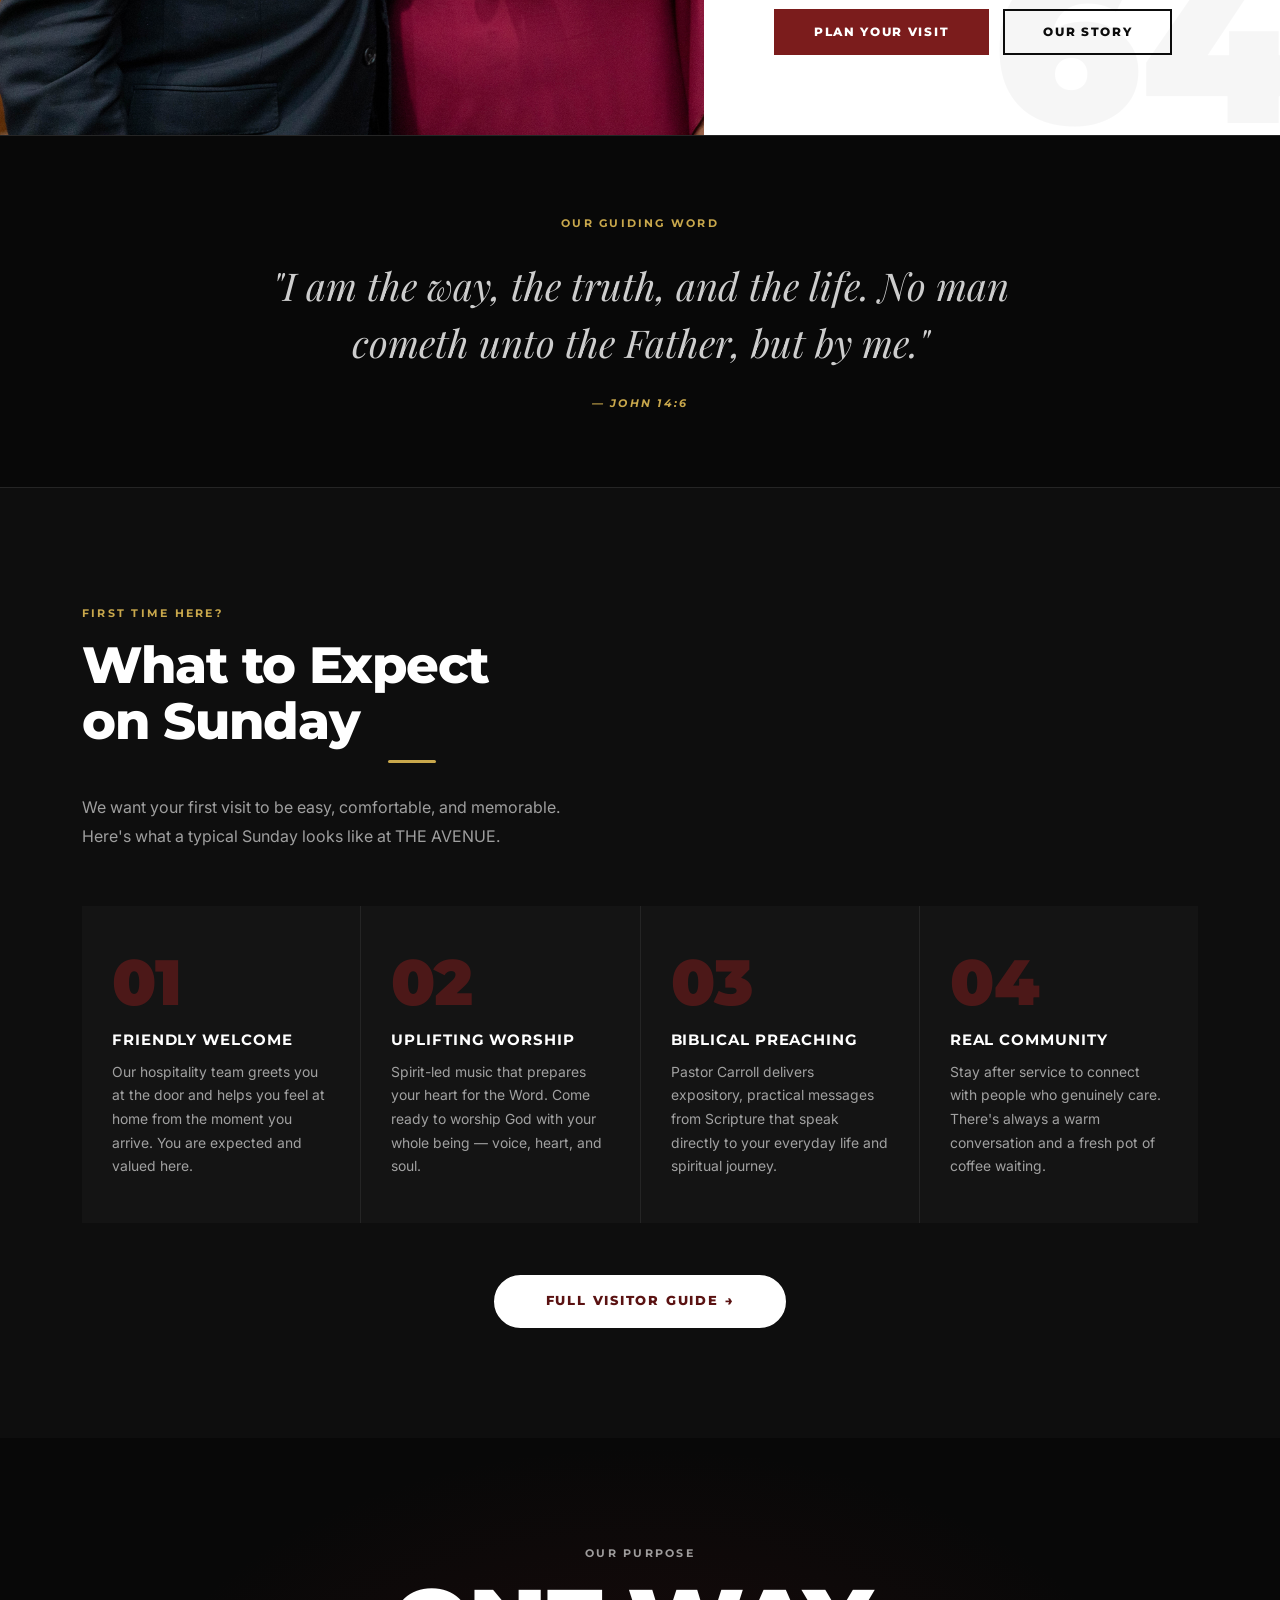
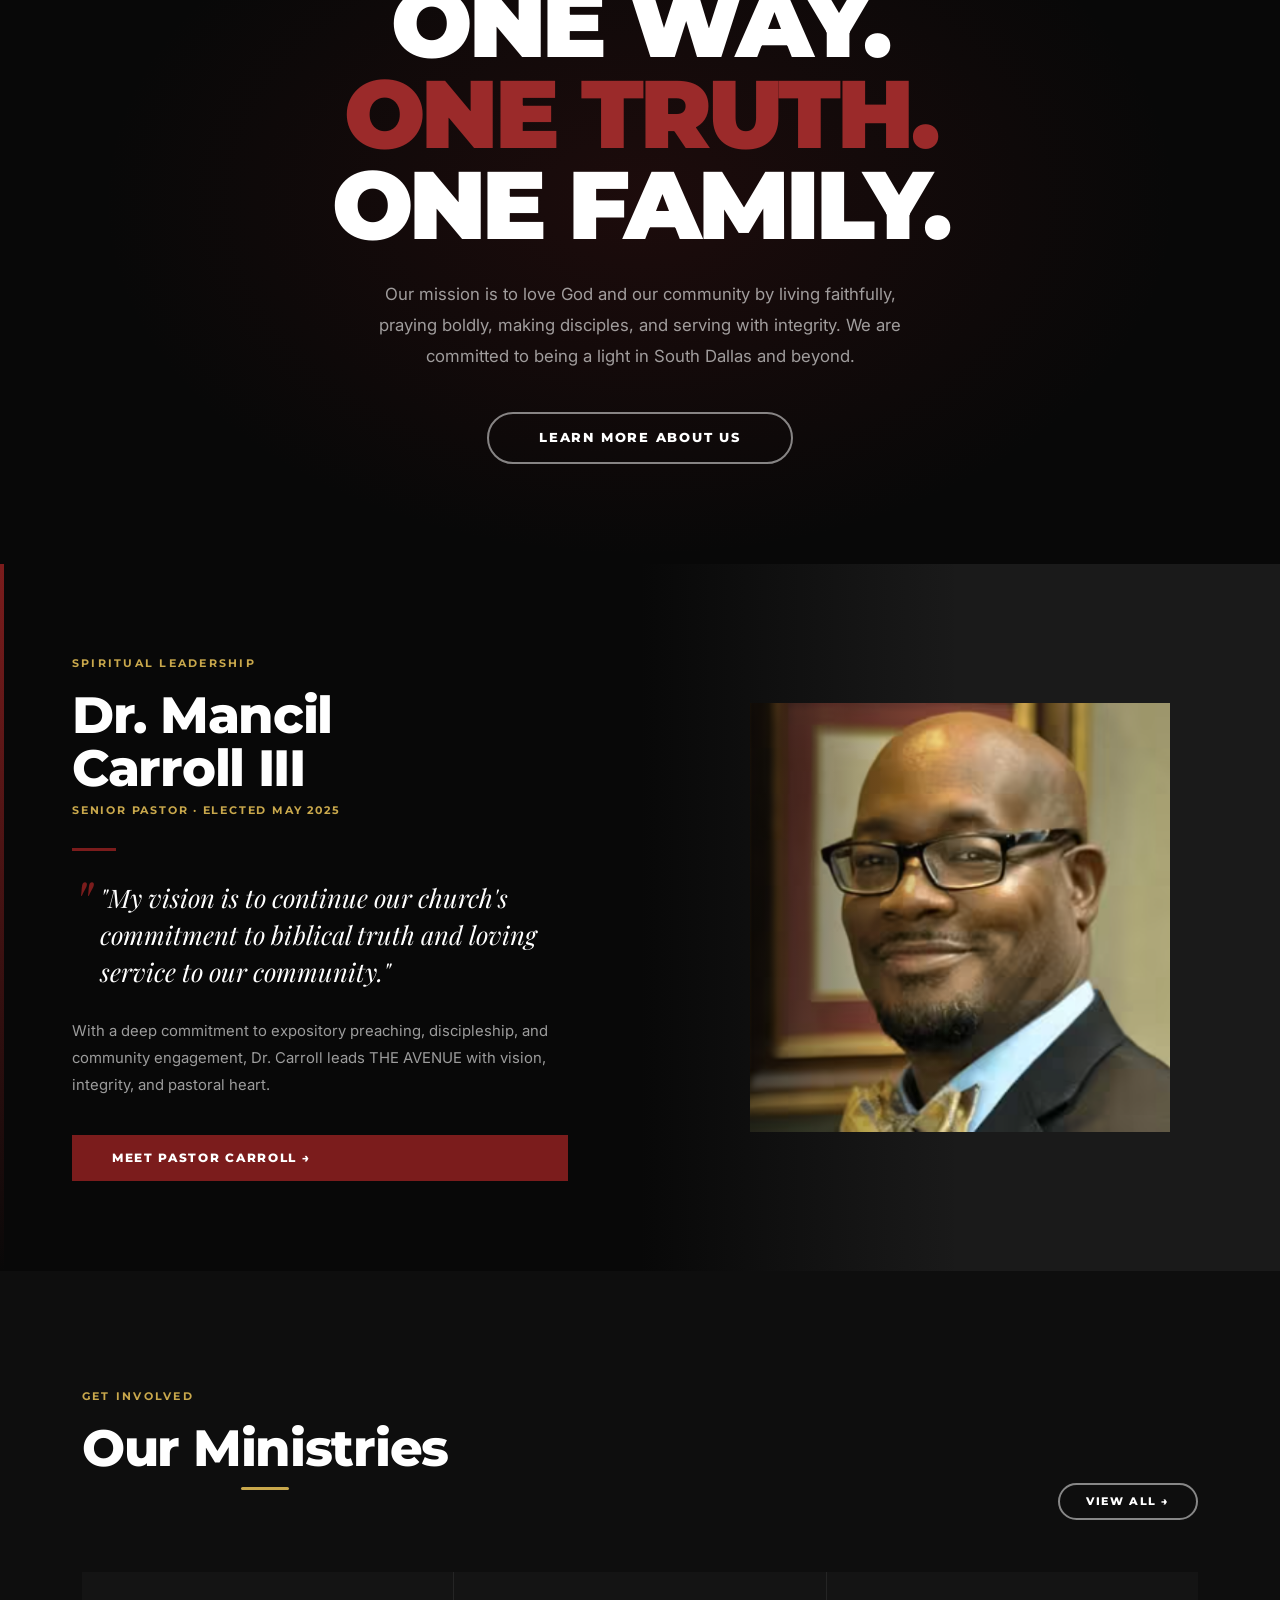
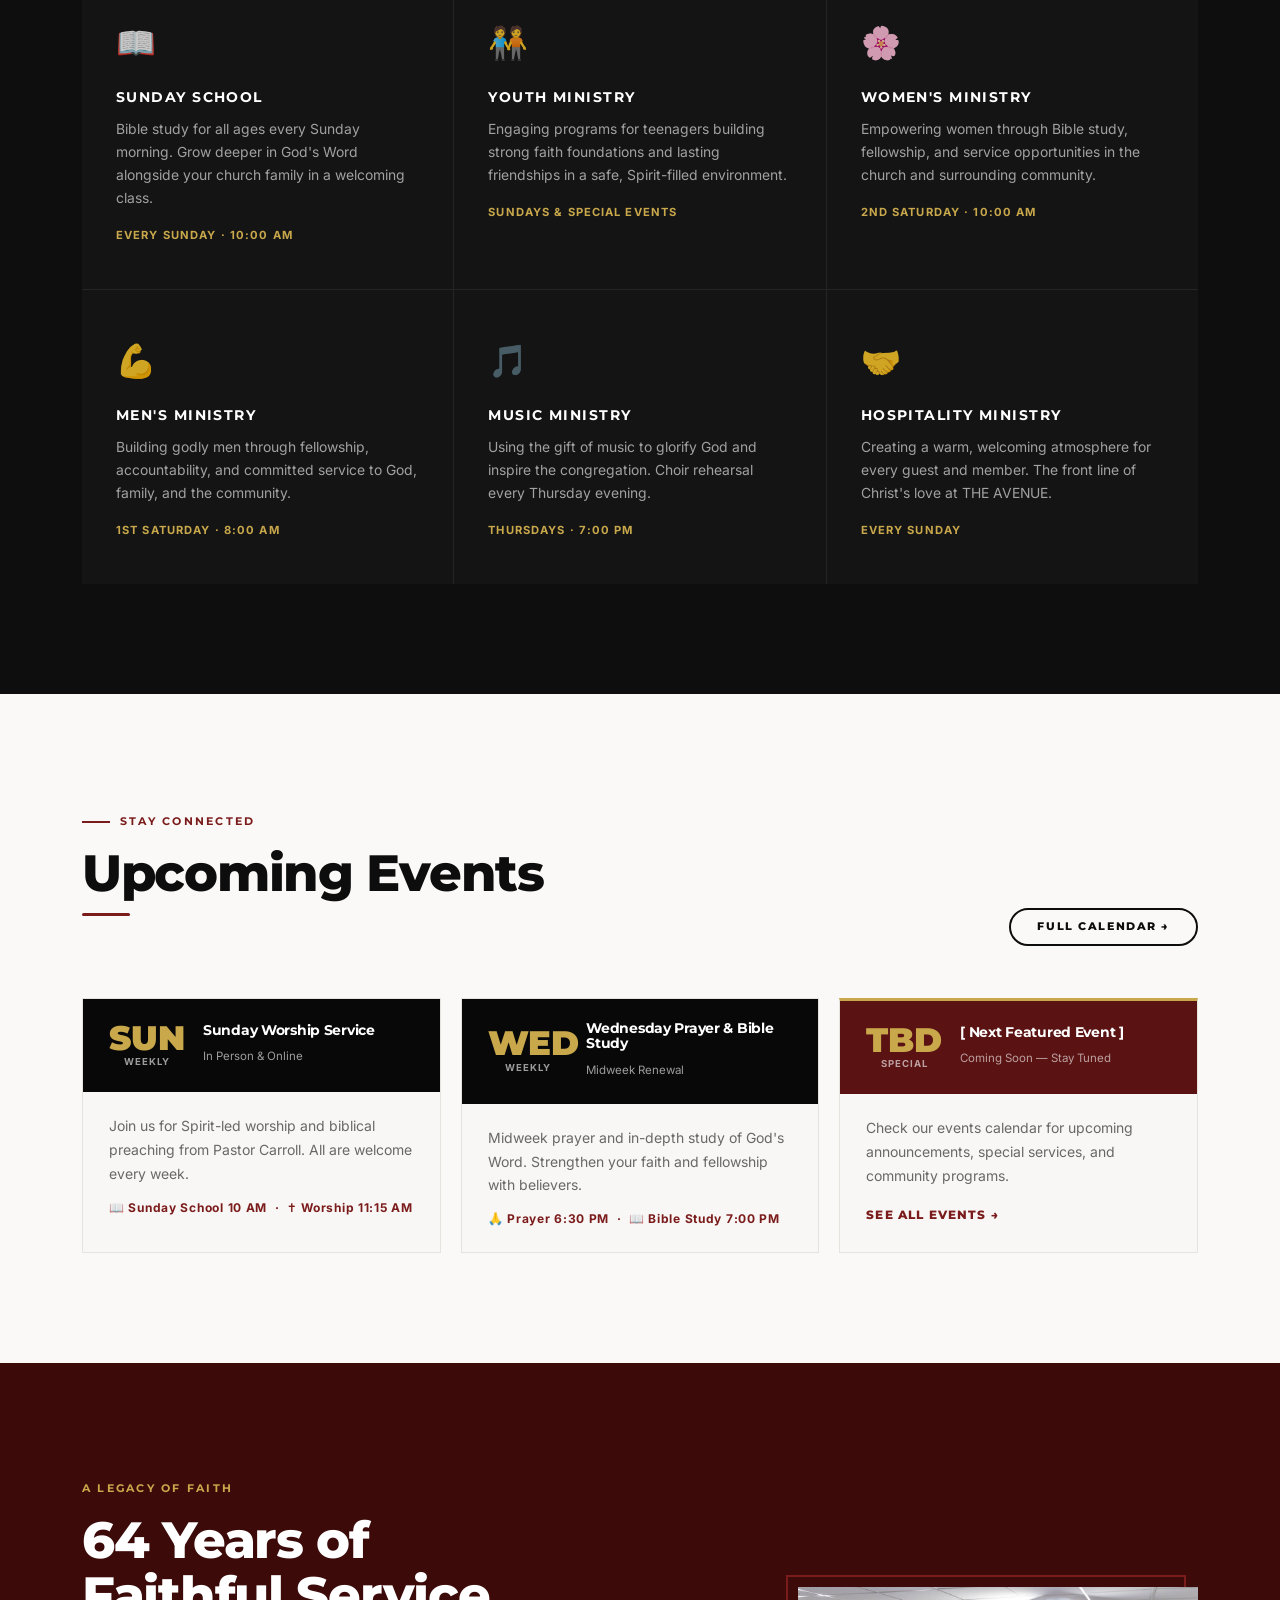
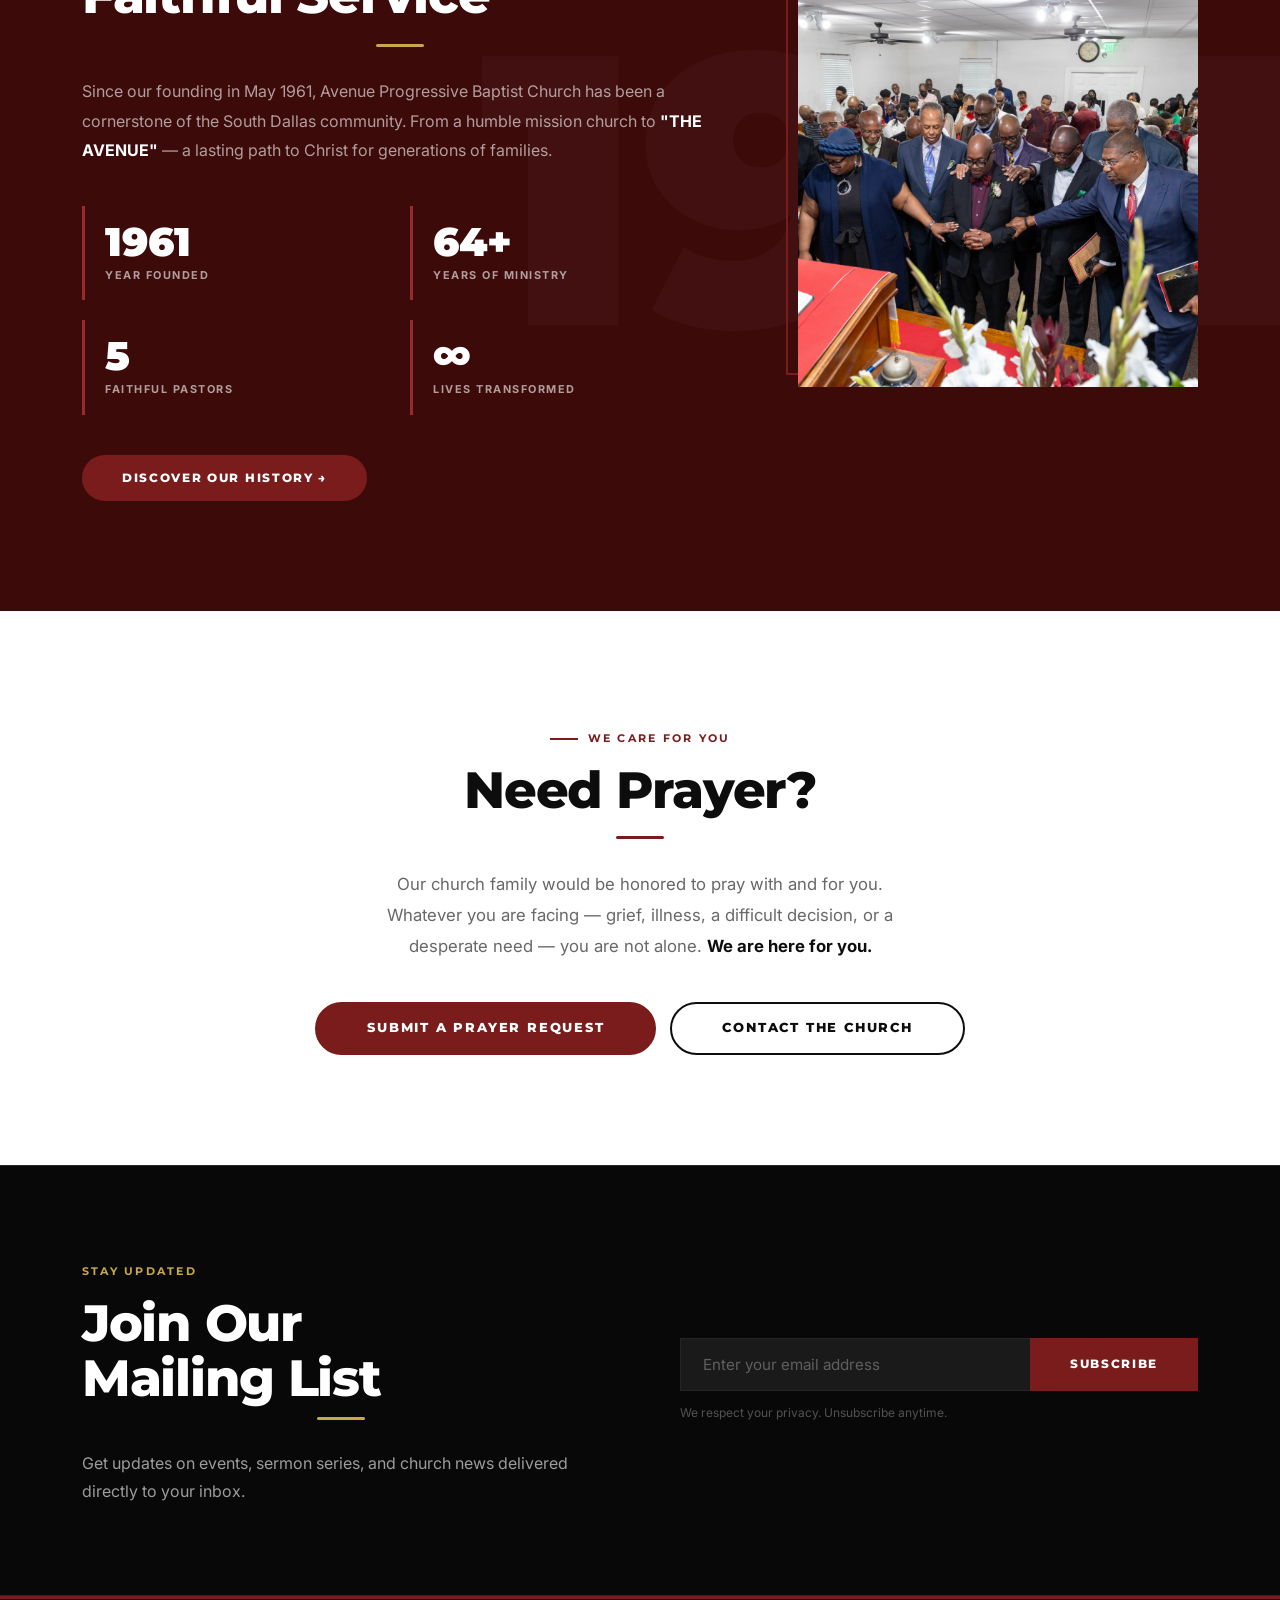
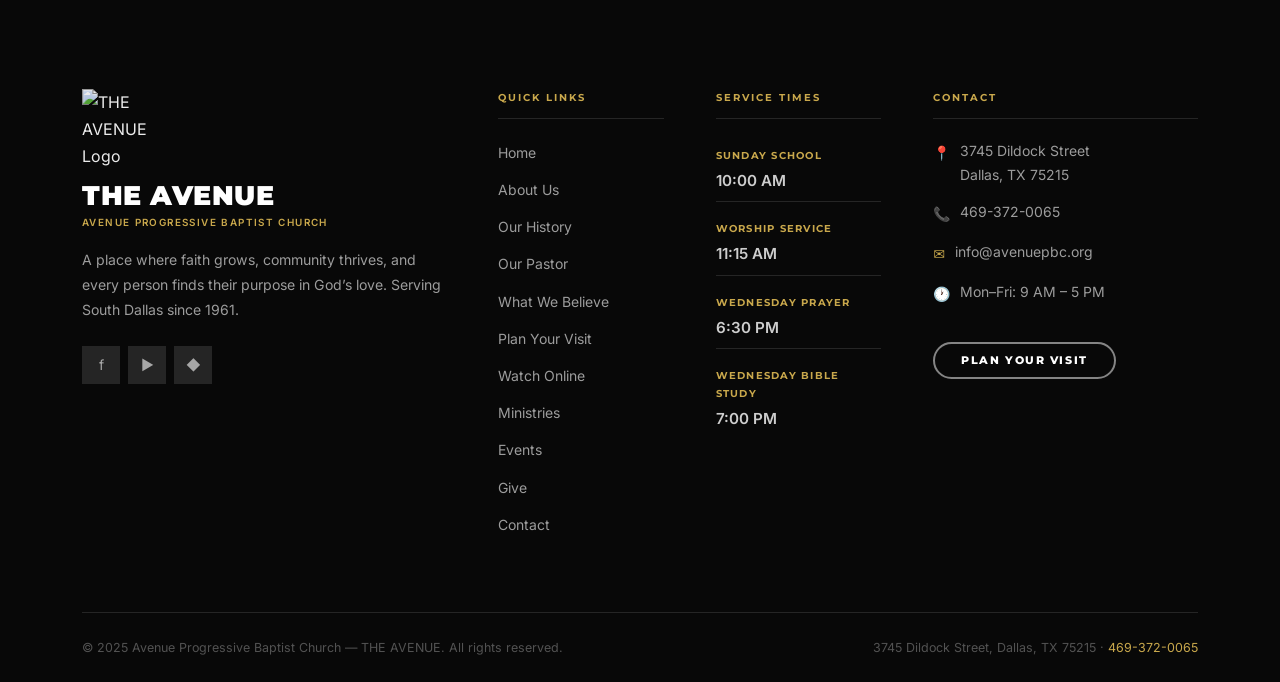
==== commit 5170aa9b: "Keep navbar on a solid black background. Set the main navigation bar to always render with a dark ba" ====
--- a/index.html
+++ b/index.html
@@ -59,7 +59,7 @@
   .btn-sm{padding:11px 26px;font-size:0.7rem}.btn-lg{padding:18px 50px;font-size:0.8rem}.btn-xl{padding:22px 64px;font-size:0.85rem;letter-spacing:0.16em}.btn-pill{border-radius:100px}
   .tag{display:inline-block;padding:4px 12px;font-size:0.65rem;font-weight:700;letter-spacing:0.12em;text-transform:uppercase}
   .tag-maroon{background:var(--maroon);color:var(--white)}.tag-black{background:var(--black);color:var(--white)}.tag-gold{background:var(--gold);color:var(--black)}.tag-outline{border:1px solid var(--maroon);color:var(--maroon)}
-  .navbar{position:fixed;top:0;left:0;right:0;z-index:1000;padding:0 32px;transition:background 0.35s ease,box-shadow 0.35s ease;background:transparent}
+  .navbar{position:fixed;top:0;left:0;right:0;z-index:1000;padding:0 32px;transition:background 0.35s ease,box-shadow 0.35s ease;background:rgba(8,8,8,0.97);backdrop-filter:blur(20px);-webkit-backdrop-filter:blur(20px);box-shadow:0 1px 0 rgba(255,255,255,0.06),0 4px 32px rgba(0,0,0,0.5)}
   .navbar.scrolled,.navbar.solid{background:rgba(8,8,8,0.97);backdrop-filter:blur(20px);-webkit-backdrop-filter:blur(20px);box-shadow:0 1px 0 rgba(255,255,255,0.06),0 4px 32px rgba(0,0,0,0.5)}
   .navbar__inner{max-width:1180px;margin:0 auto;display:flex;align-items:center;justify-content:space-between;height:80px}
   .navbar__brand{display:flex;align-items:center;gap:12px;text-decoration:none;flex-shrink:0}
@@ -873,7 +873,7 @@
     'watch': `
 <style>.live-hero{position:relative;min-height:560px;display:flex;align-items:center;background:var(--black);overflow:hidden;padding:160px 0 90px;}.live-hero__glow{position:absolute;inset:0;background:radial-gradient(ellipse 60% 80% at 20% 50%,rgba(123,28,28,.25) 0%,transparent 70%);pointer-events:none;}.live-badge{display:inline-flex;align-items:center;gap:10px;background:rgba(123,28,28,.2);border:1px solid rgba(123,28,28,.4);padding:8px 16px;font-family:var(--font-heading);font-size:.68rem;font-weight:700;letter-spacing:.12em;text-transform:uppercase;color:var(--white-80);margin-bottom:20px;}.live-dot-anim{width:8px;height:8px;background:var(--maroon);border-radius:50%;animation:livePulse 1.4s ease infinite;}.video-wrap{position:relative;padding-top:56.25%;background:var(--black);overflow:hidden;}.video-wrap iframe{position:absolute;inset:0;width:100%;height:100%;border:none;}.video-placeholder{position:absolute;inset:0;display:flex;flex-direction:column;align-items:center;justify-content:center;background:var(--black-card);color:var(--white-40);}.video-play-btn{width:72px;height:72px;background:var(--maroon);border-radius:50%;display:flex;align-items:center;justify-content:center;font-size:1.5rem;color:var(--white);cursor:pointer;}.sermon-card{display:flex;align-items:center;gap:20px;background:var(--white);border:1px solid var(--border-light);padding:20px 24px;transition:var(--ease);border-left:3px solid transparent;}.sermon-card:hover{border-left-color:var(--maroon);background:var(--surface-light);}.sermon-card__thumb{width:52px;height:52px;background:var(--black);display:flex;align-items:center;justify-content:center;color:var(--white-40);font-size:1.1rem;flex-shrink:0;}.sermon-card__body{flex:1;}.sermon-card__body .series{font-family:var(--font-heading);font-size:.62rem;font-weight:700;letter-spacing:.12em;text-transform:uppercase;color:var(--maroon);margin-bottom:4px;}.sermon-card__body h4{font-size:.95rem;margin-bottom:4px;}.sermon-card__body .meta{font-size:.78rem;color:var(--text-muted);}.sermon-card__play{width:36px;height:36px;background:var(--surface-light);border:1px solid var(--border-light);display:flex;align-items:center;justify-content:center;color:var(--maroon);flex-shrink:0;}@keyframes livePulse{0%,100%{opacity:1;transform:scale(1);}50%{opacity:.5;transform:scale(1.3);}}</style>
 <header class="live-hero" aria-label="Watch online hero"><div class="live-hero__glow" aria-hidden="true"></div><div class="container" style="position:relative;z-index:1;"><nav class="breadcrumb" aria-label="Breadcrumb"><a href="#home">Home</a><span>/</span><span>Watch Online</span></nav><div class="live-badge"><div class="live-dot-anim" aria-hidden="true"></div>Live Every Sunday</div><h1 style="color:var(--white);">Watch Online</h1><p style="color:var(--white-60);font-size:1.1rem;max-width:580px;margin-top:14px;line-height:1.75;">Join us live every Sunday at 11:15 AM or watch our full sermon archive — anytime, anywhere. THE AVENUE is always open online.</p><div style="display:flex;gap:14px;flex-wrap:wrap;margin-top:32px;"><a href="#live-stream" class="btn btn-maroon btn-lg">Watch Live Now</a><a href="#sermon-archive" class="btn btn-outline-white btn-lg">Sermon Archive</a></div></div></header>
-<section id="live-stream" style="background:var(--black-soft);padding:0 0 90px;" aria-label="Live stream"><div class="container"><div style="background:var(--black);border:1px solid var(--black-border);margin-top:60px;"><div style="background:var(--black-card);padding:18px 28px;display:flex;align-items:center;justify-content:space-between;border-bottom:1px solid var(--black-border);flex-wrap:wrap;gap:12px;"><div><h3 style="color:var(--white);font-size:.9rem;text-transform:uppercase;letter-spacing:.08em;margin:0;">Sunday Worship Service · Live &amp; On Demand</h3><p style="font-size:.78rem;color:var(--white-40);margin:4px 0 0;">Live every Sunday at 11:15 AM CT · Replays available after service</p></div><div style="display:flex;gap:10px;flex-wrap:wrap;"><a href="#" class="platform-link" aria-label="Watch on YouTube">▶ YouTube</a><a href="#" class="platform-link" aria-label="Watch on Facebook">f Facebook Live</a></div></div><div class="video-wrap" style="min-height:420px;"><div class="video-placeholder"><div class="video-play-btn" aria-hidden="true">▶</div><p style="margin-top:16px;max-width:400px;text-align:center;line-height:1.7;">Live stream goes here — embed your YouTube or Facebook Live player.<br><span style="font-size:.8rem;opacity:.6;">Live every Sunday 11:15 AM · Replays available after service</span></p></div></div></div><div style="display:grid;grid-template-columns:repeat(3,1fr);gap:1px;background:var(--black-border);margin-top:2px;" class="fade-in"><div style="background:var(--black-card);padding:28px 24px;display:flex;align-items:center;gap:14px;"><div style="width:44px;height:44px;background:var(--maroon);display:flex;align-items:center;justify-content:center;font-size:1.1rem;flex-shrink:0;">🕐</div><div><div style="font-family:var(--font-heading);font-size:.65rem;font-weight:700;letter-spacing:.14em;text-transform:uppercase;color:var(--gold);margin-bottom:3px;">Stream Time</div><div style="color:var(--white);font-size:.95rem;font-weight:600;">Sundays · 11:15 AM CT</div></div></div><div style="background:var(--black-card);padding:28px 24px;display:flex;align-items:center;gap:14px;"><div style="width:44px;height:44px;background:var(--maroon);display:flex;align-items:center;justify-content:center;font-size:1.1rem;flex-shrink:0;">📱</div><div><div style="font-family:var(--font-heading);font-size:.65rem;font-weight:700;letter-spacing:.14em;text-transform:uppercase;color:var(--gold);margin-bottom:3px;">Watch On</div><div style="color:var(--white);font-size:.95rem;font-weight:600;">YouTube · Facebook · This Website</div></div></div><div style="background:var(--black-card);padding:28px 24px;display:flex;align-items:center;gap:14px;"><div style="width:44px;height:44px;background:var(--maroon);display:flex;align-items:center;justify-content:center;font-size:1.1rem;flex-shrink:0;">🔔</div><div><div style="font-family:var(--font-heading);font-size:.65rem;font-weight:700;letter-spacing:.14em;text-transform:uppercase;color:var(--gold);margin-bottom:3px;">Never Miss</div><div style="color:var(--white);font-size:.95rem;font-weight:600;">Subscribe &amp; enable notifications</div></div></div></div></div></section>
+<section id="live-stream" style="background:var(--black-soft);padding:0 0 90px;" aria-label="Live stream"><div class="container"><div style="background:var(--black);border:1px solid var(--black-border);margin-top:60px;"><div style="background:var(--black-card);padding:18px 28px;display:flex;align-items:center;justify-content:space-between;border-bottom:1px solid var(--black-border);flex-wrap:wrap;gap:12px;"><div><h3 style="color:var(--white);font-size:.9rem;text-transform:uppercase;letter-spacing:.08em;margin:0;">Sunday Worship Service · Live &amp; On Demand</h3><p style="font-size:.78rem;color:var(--white-40);margin:4px 0 0;">Live every Sunday at 11:15 AM CT · Replays available after service</p></div><div style="display:flex;gap:10px;flex-wrap:wrap;"><a href="https://www.youtube.com/@TheAvenueDallas/live" class="platform-link" aria-label="Watch on YouTube" target="_blank" rel="noopener noreferrer">▶ YouTube</a><a href="#" class="platform-link" aria-label="Watch on Facebook">f Facebook Live</a></div></div><div class="video-wrap" style="min-height:420px;"><iframe src="https://www.youtube.com/embed/live_stream?channel=UCH8DAzwXl-_0K26rZX0WYHw" title="THE AVENUE Live Stream" allow="accelerometer; autoplay; clipboard-write; encrypted-media; gyroscope; picture-in-picture; web-share" allowfullscreen referrerpolicy="strict-origin-when-cross-origin"></iframe></div></div><div style="display:grid;grid-template-columns:repeat(3,1fr);gap:1px;background:var(--black-border);margin-top:2px;" class="fade-in"><div style="background:var(--black-card);padding:28px 24px;display:flex;align-items:center;gap:14px;"><div style="width:44px;height:44px;background:var(--maroon);display:flex;align-items:center;justify-content:center;font-size:1.1rem;flex-shrink:0;">🕐</div><div><div style="font-family:var(--font-heading);font-size:.65rem;font-weight:700;letter-spacing:.14em;text-transform:uppercase;color:var(--gold);margin-bottom:3px;">Stream Time</div><div style="color:var(--white);font-size:.95rem;font-weight:600;">Sundays · 11:15 AM CT</div></div></div><div style="background:var(--black-card);padding:28px 24px;display:flex;align-items:center;gap:14px;"><div style="width:44px;height:44px;background:var(--maroon);display:flex;align-items:center;justify-content:center;font-size:1.1rem;flex-shrink:0;">📱</div><div><div style="font-family:var(--font-heading);font-size:.65rem;font-weight:700;letter-spacing:.14em;text-transform:uppercase;color:var(--gold);margin-bottom:3px;">Watch On</div><div style="color:var(--white);font-size:.95rem;font-weight:600;">YouTube · Facebook · This Website</div></div></div><div style="background:var(--black-card);padding:28px 24px;display:flex;align-items:center;gap:14px;"><div style="width:44px;height:44px;background:var(--maroon);display:flex;align-items:center;justify-content:center;font-size:1.1rem;flex-shrink:0;">🔔</div><div><div style="font-family:var(--font-heading);font-size:.65rem;font-weight:700;letter-spacing:.14em;text-transform:uppercase;color:var(--gold);margin-bottom:3px;">Never Miss</div><div style="color:var(--white);font-size:.95rem;font-weight:600;">Subscribe &amp; enable notifications</div></div></div></div></div></section>
 <section id="sermon-archive" style="padding:110px 0;background:var(--surface-light);" aria-label="Sermon archive"><div class="container"><div style="text-align:center;margin-bottom:60px;" class="fade-in"><p class="eyebrow eyebrow--line" style="justify-content:center;">Sermon Archive</p><h2>Recent Messages</h2><div class="divider"></div><p style="color:var(--text-muted);max-width:560px;margin:0 auto;font-size:1rem;line-height:1.85;">Catch up on recent messages from Pastor Carroll. Every sermon is available to watch anytime on YouTube and Facebook.</p></div><div style="display:flex;flex-direction:column;gap:12px;max-width:900px;margin:0 auto;" class="fade-in"><div class="sermon-card"><div class="sermon-card__thumb" aria-hidden="true">▶</div><div class="sermon-card__body"><div class="series">[ Sermon Series ] · Week 1</div><h4>[ Sermon Title — Add Current Message ]</h4><div class="meta">Dr. Mancil Carroll III &middot; [ Date ] &middot; [ Scripture Reference ]</div></div><div class="sermon-card__play" aria-hidden="true">▶</div></div><div class="sermon-card"><div class="sermon-card__thumb" aria-hidden="true">▶</div><div class="sermon-card__body"><div class="series">[ Sermon Series ] · Week 2</div><h4>[ Sermon Title ]</h4><div class="meta">Dr. Mancil Carroll III &middot; [ Date ] &middot; [ Scripture Reference ]</div></div><div class="sermon-card__play" aria-hidden="true">▶</div></div><div class="sermon-card"><div class="sermon-card__thumb" aria-hidden="true">▶</div><div class="sermon-card__body"><div class="series">[ Sermon Series ] · Week 3</div><h4>[ Sermon Title ]</h4><div class="meta">Dr. Mancil Carroll III &middot; [ Date ] &middot; [ Scripture Reference ]</div></div><div class="sermon-card__play" aria-hidden="true">▶</div></div></div><div style="text-align:center;margin-top:44px;" class="fade-in"><a href="#" class="btn btn-outline-dark btn-pill btn-lg">View Full YouTube Archive &rarr;</a></div></div></section>
 <section style="background:var(--black);padding:90px 0;" aria-label="Connect"><div class="container" style="text-align:center;"><p class="eyebrow eyebrow--white" style="justify-content:center;">Stay Connected</p><h2 style="color:var(--white);margin-bottom:18px;" class="fade-in">Watch · Worship · Connect</h2><p style="color:rgba(255,255,255,.8);max-width:520px;margin:0 auto 40px;font-size:1.05rem;line-height:1.8;" class="fade-in">Whether you're watching from home or joining us in person, THE AVENUE community is always here for you.</p><div style="display:flex;gap:14px;justify-content:center;flex-wrap:wrap;" class="fade-in"><a href="#contact" class="btn btn-maroon btn-pill btn-lg">Connect With Us</a><a href="#contact" class="btn btn-outline-white btn-pill btn-lg">Prayer Request</a></div></div></section>`,
 
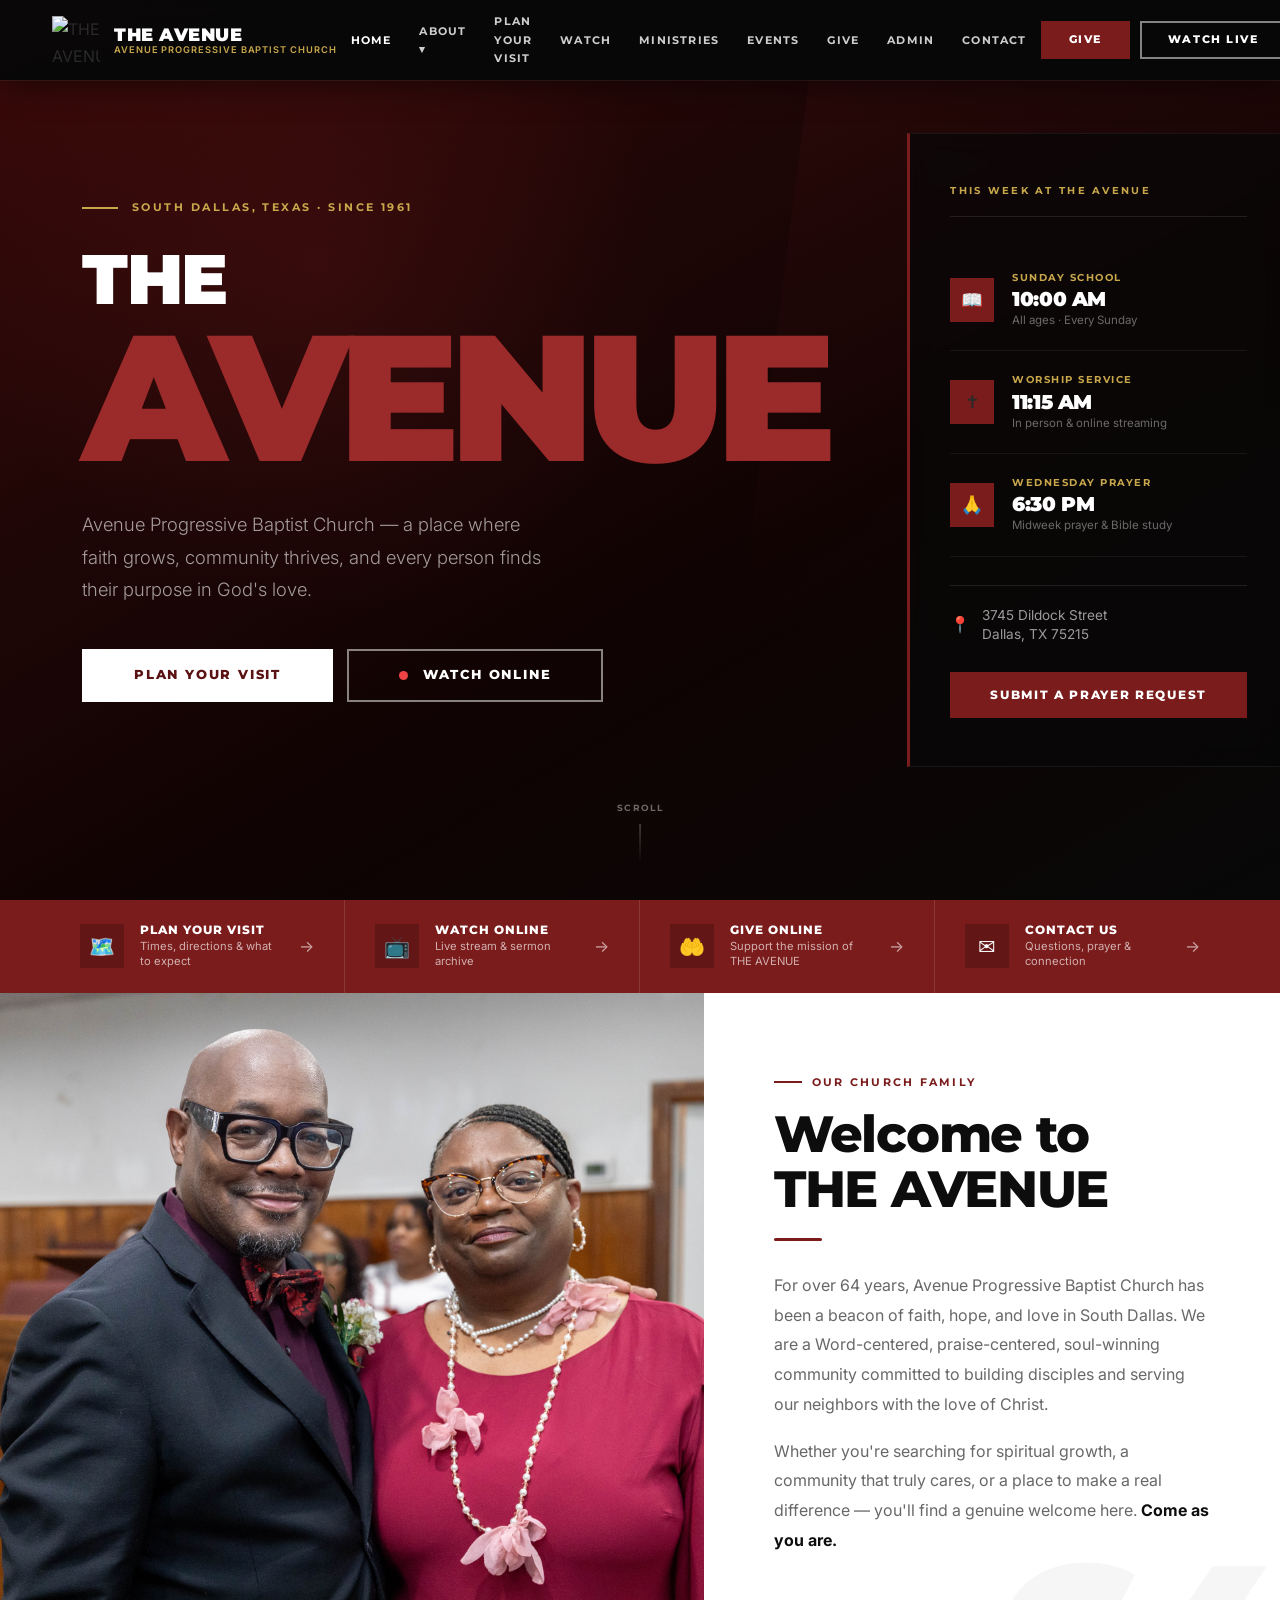
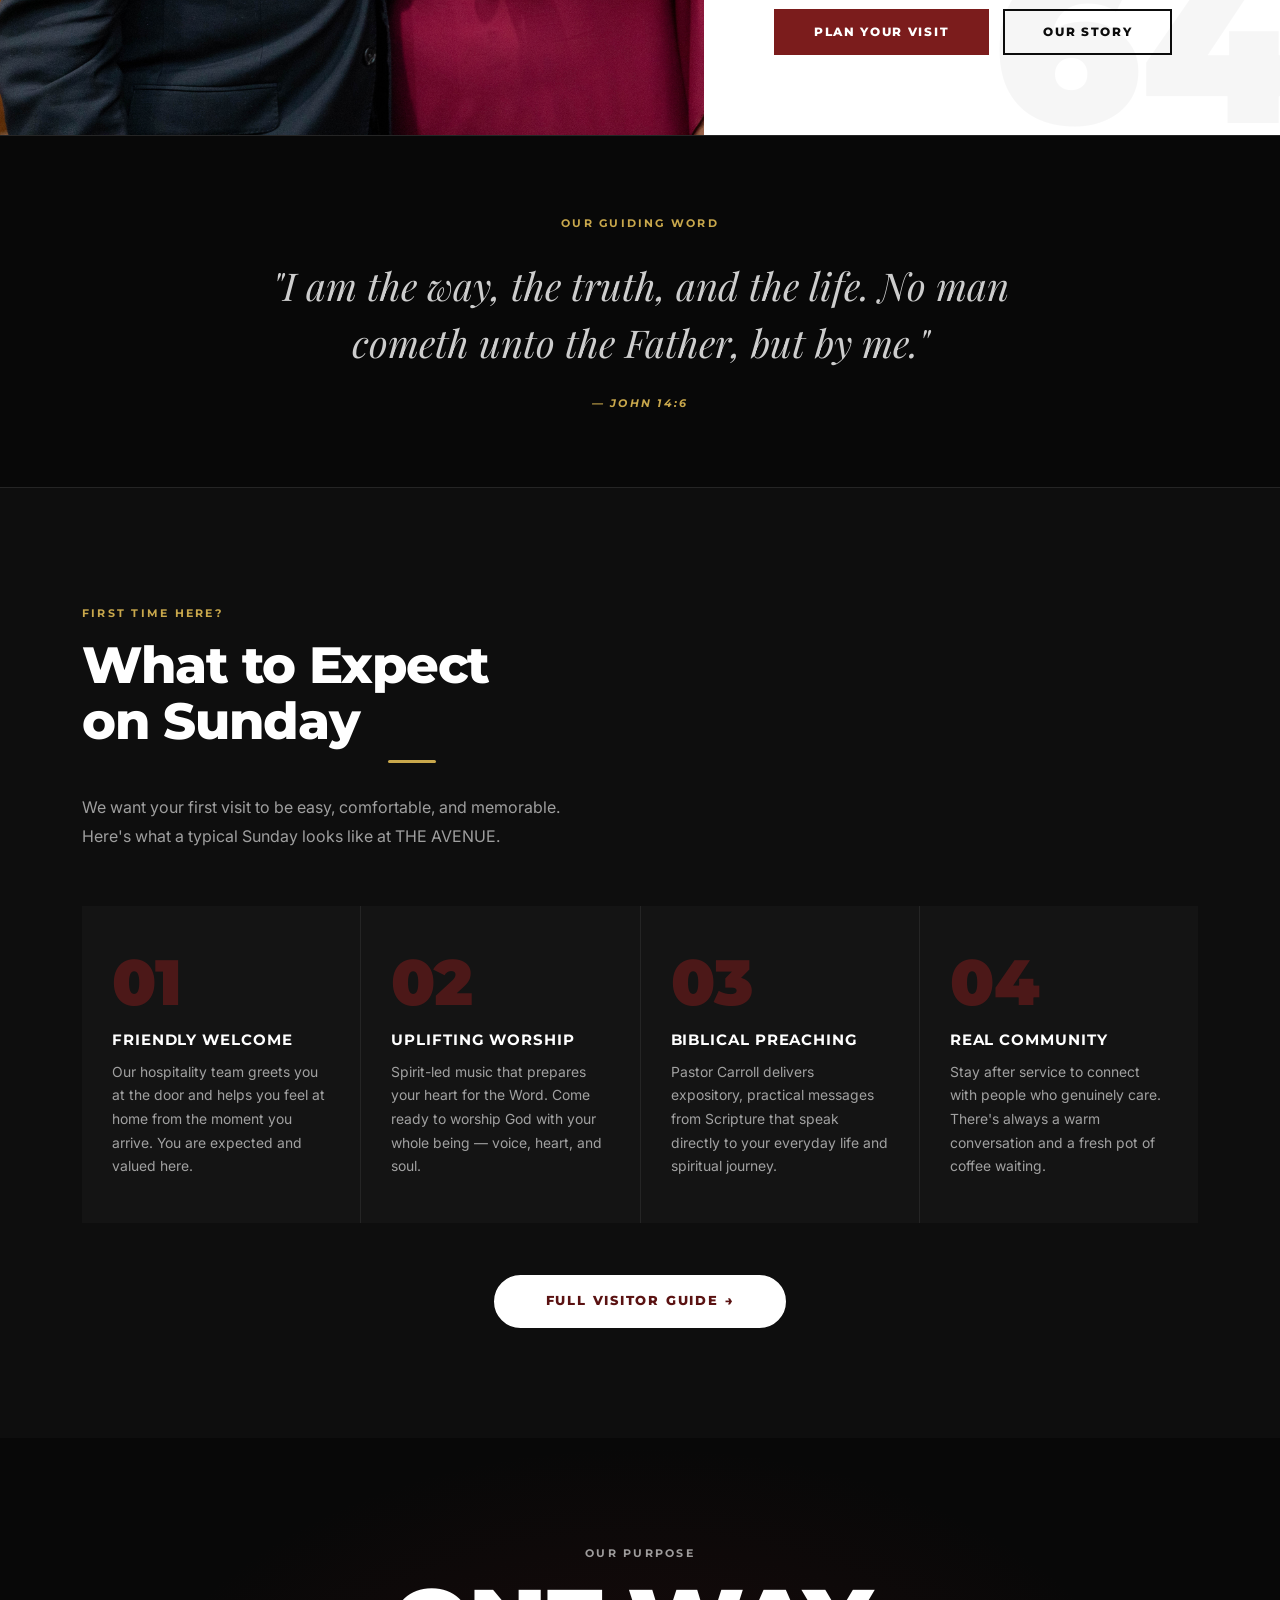
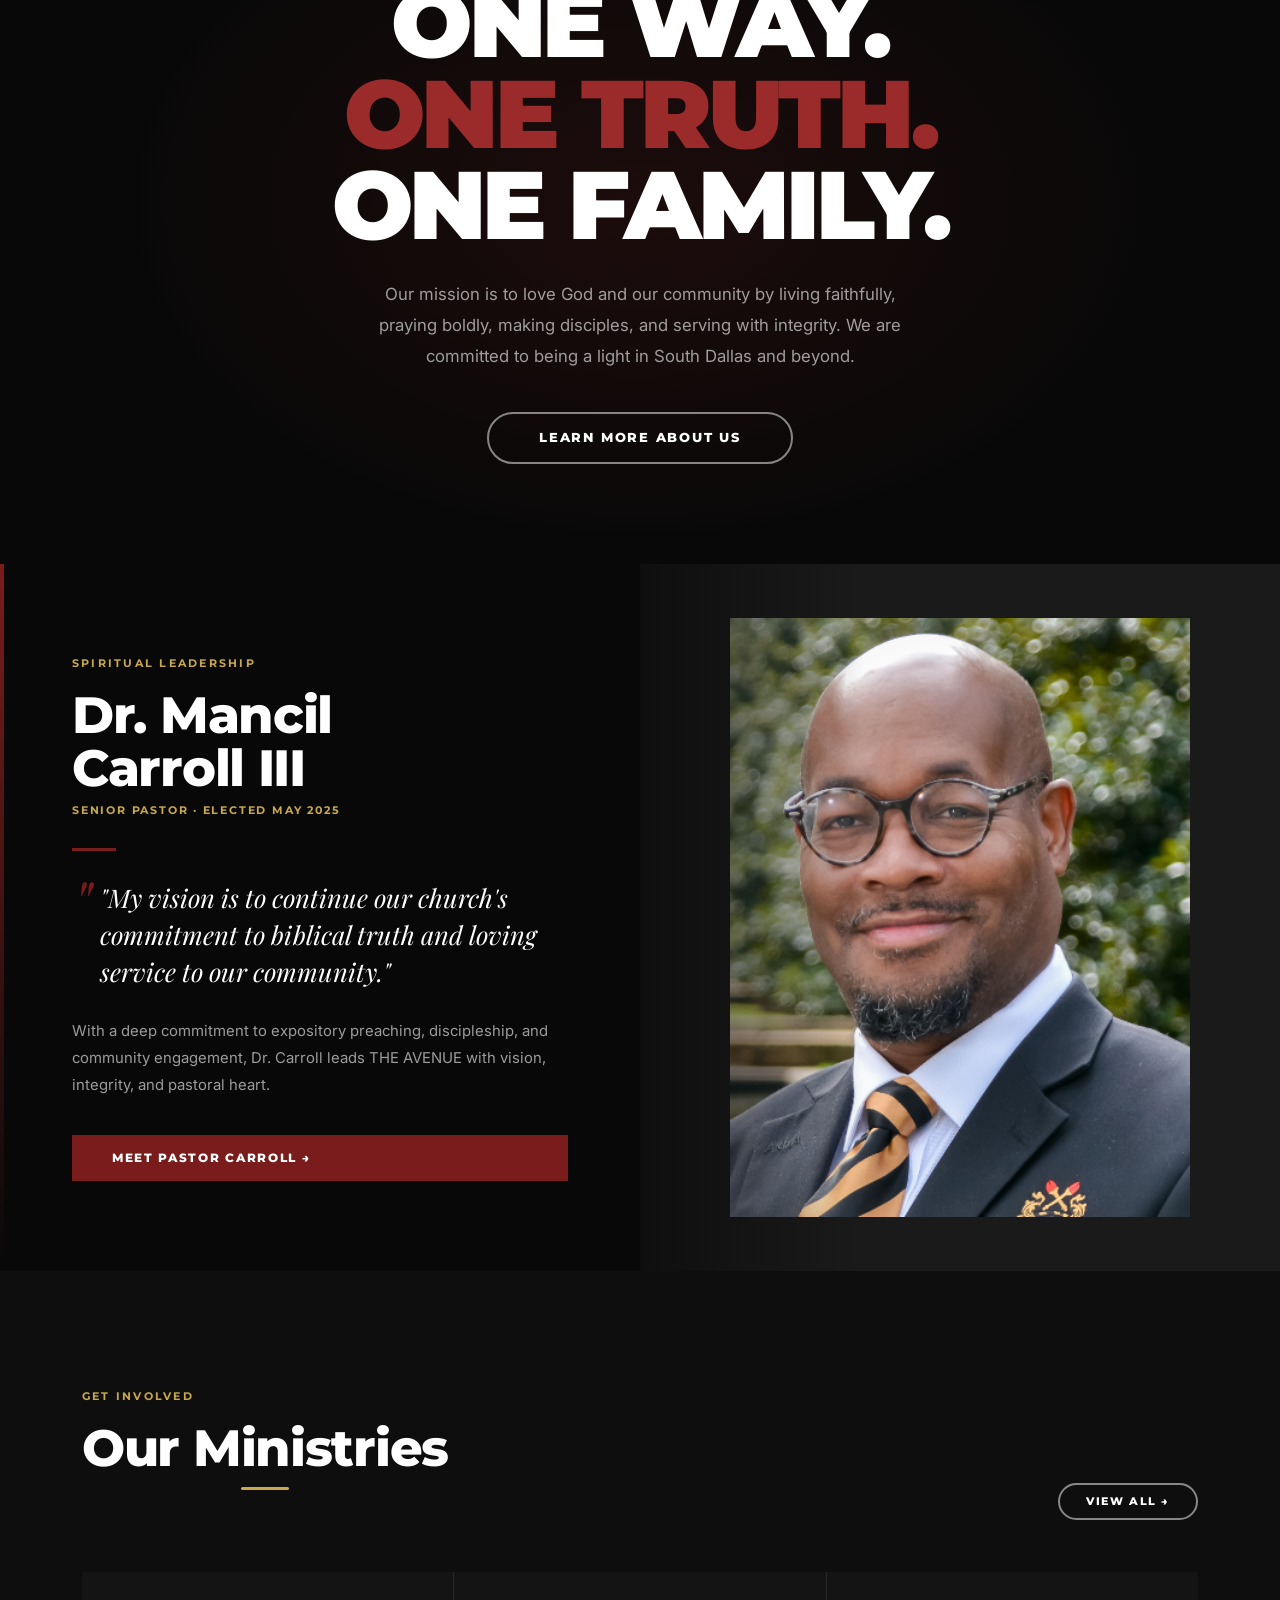
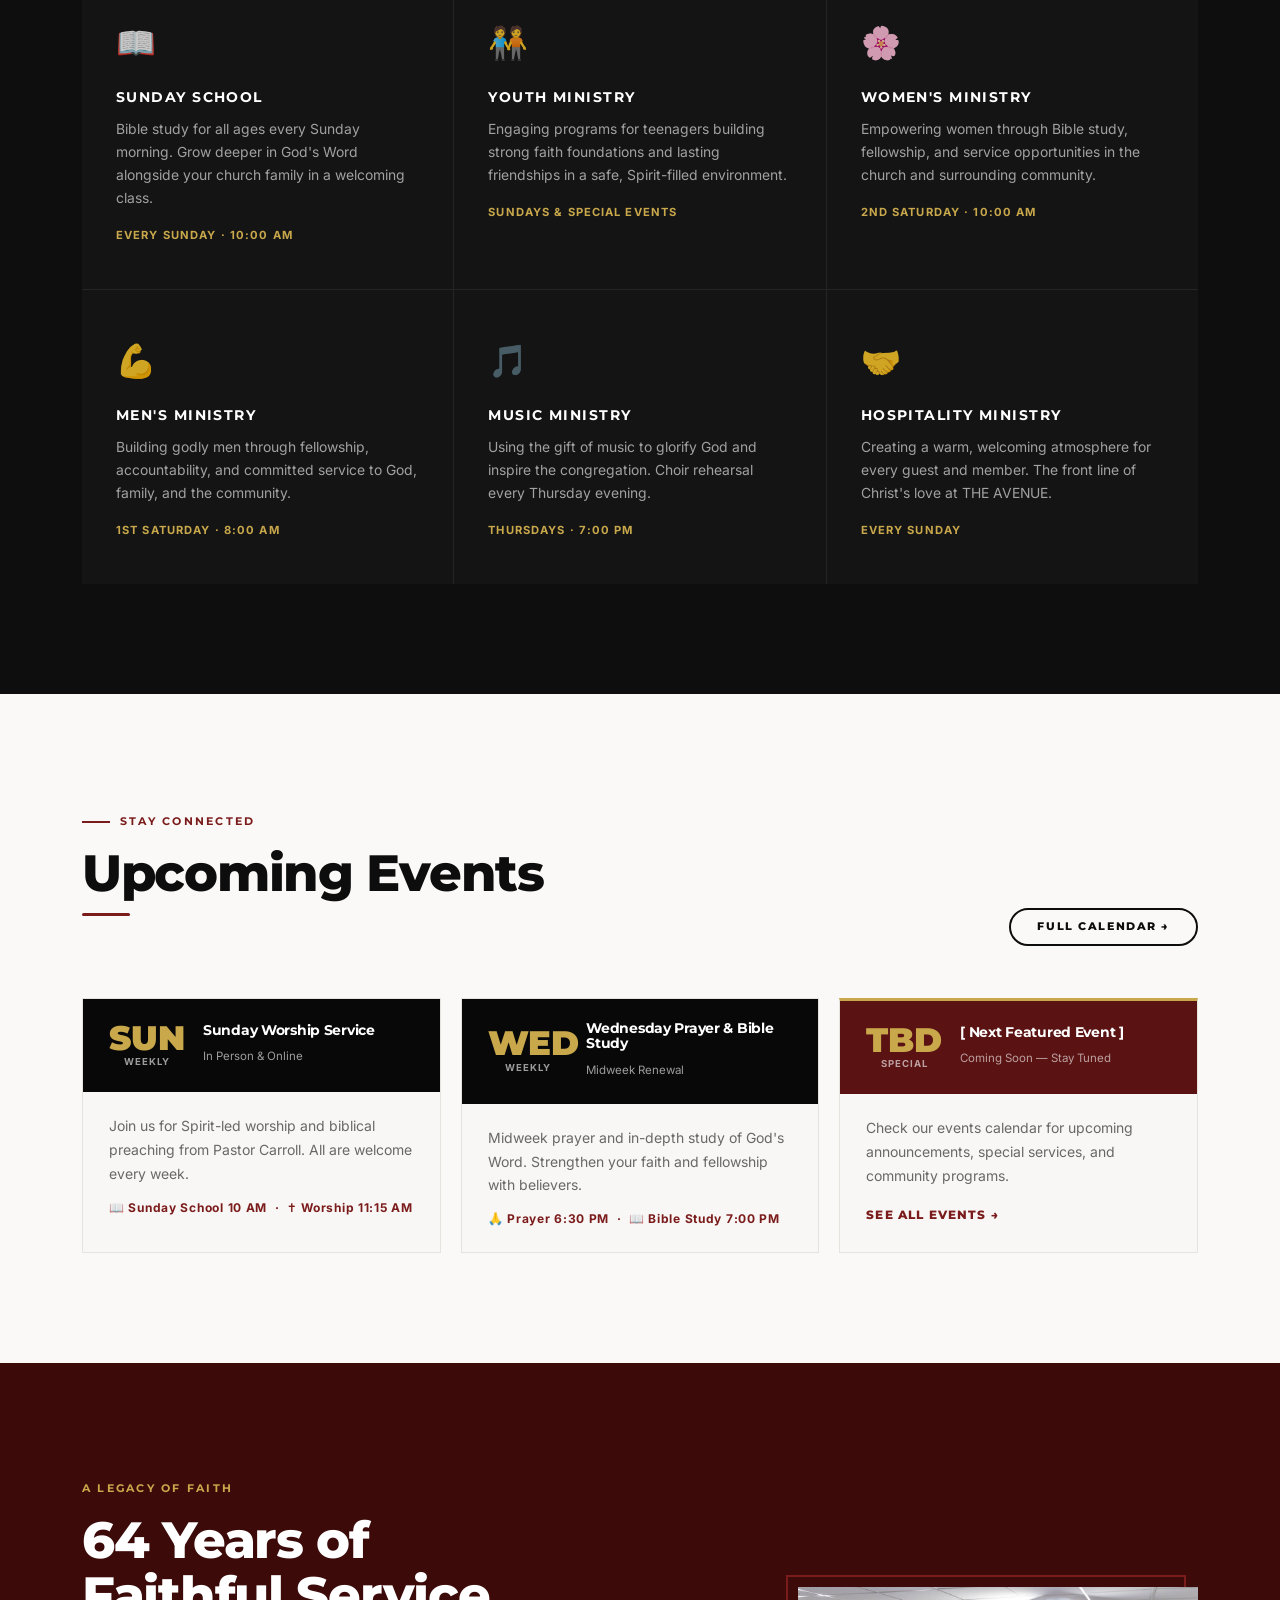
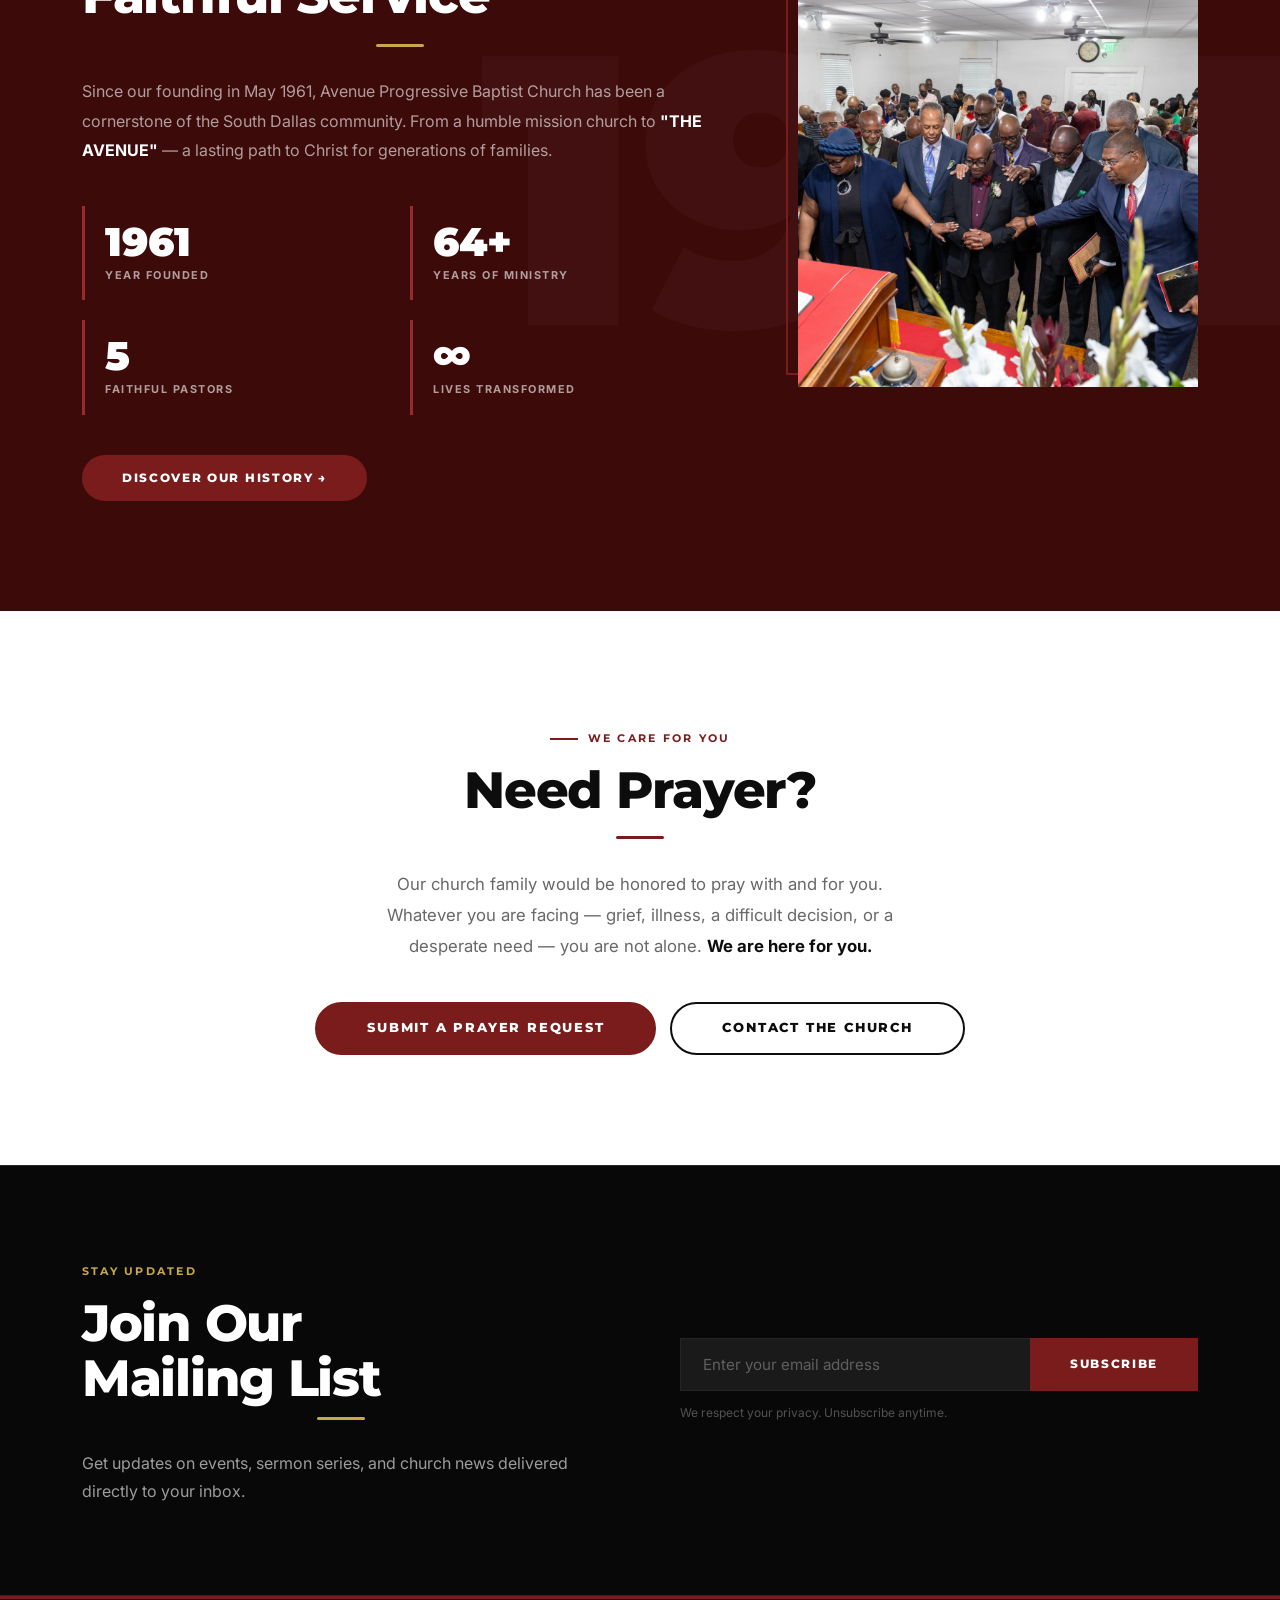
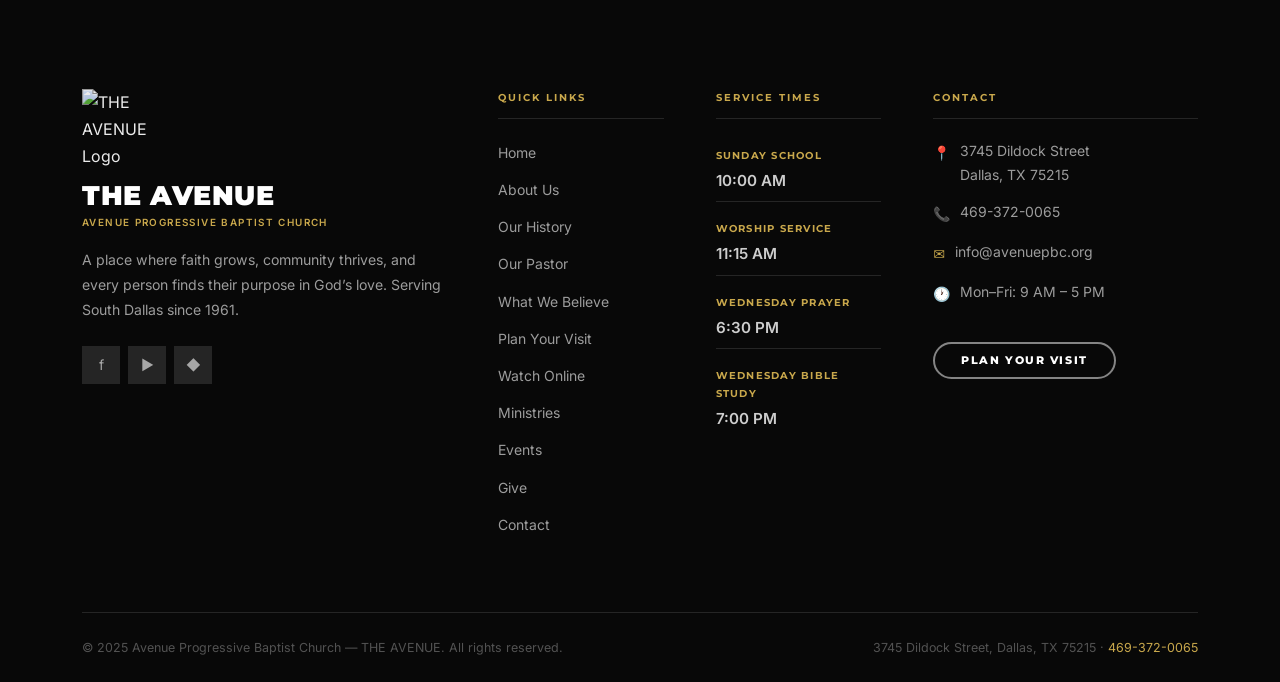
==== commit 857f7739: "Add admin image-upload support and storage policy setup. Enable file uploads for event/ministry/dire" ====
--- a/index.html
+++ b/index.html
@@ -150,7 +150,7 @@
   .pastor-feature__quote::before{content:'"';position:absolute;left:0;top:-8px;font-size:4rem;color:var(--maroon);font-family:var(--font-display);line-height:1}
   .pastor-feature__photo{background:var(--black-surface);position:relative;overflow:hidden;display:flex;align-items:center;justify-content:center;min-height:560px}
   .pastor-feature__photo-placeholder{display:flex;flex-direction:column;align-items:center;justify-content:center;gap:10px;color:rgba(255,255,255,0.2);font-size:0.85rem;width:100%;min-height:560px}
-  .pastor-feature__photo-overlay{position:absolute;inset:0;background:linear-gradient(to left,transparent 50%,var(--black) 100%);pointer-events:none}
+  .pastor-feature__photo-overlay{position:absolute;inset:0;background:linear-gradient(to left,transparent 65%,rgba(8,8,8,0.65) 100%);pointer-events:none}
   .ministry-grid{display:grid;grid-template-columns:repeat(3,1fr);gap:1px;background:var(--black-border)}
   .min-tile{background:var(--black-card);padding:44px 34px;transition:var(--ease);position:relative;overflow:hidden}
   .min-tile::after{content:'';position:absolute;bottom:0;left:0;right:0;height:3px;background:var(--maroon);transform:scaleX(0);transform-origin:left;transition:var(--ease)}
@@ -593,7 +593,7 @@
       <a href="pastor.html" class="btn btn-maroon">Meet Pastor Carroll &rarr;</a>
     </div>
     <div class="pastor-feature__photo fade-in" role="img" aria-label="Portrait of Dr. Mancil Carroll III">
-      <img src="images/pastor-carroll.png" alt="Dr. Mancil Carroll III, Senior Pastor of THE AVENUE" style="width:100%;max-width:420px;height:auto;display:block;margin:0 auto;object-fit:contain;object-position:center top;" />
+      <img src="images/Pastors/pastor-carroll-portrait.png" alt="Dr. Mancil Carroll III, Senior Pastor of THE AVENUE" style="width:100%;max-width:460px;height:auto;display:block;margin:0 auto;object-fit:contain;object-position:center top;" />
       <div class="pastor-feature__photo-overlay" aria-hidden="true"></div>
     </div>
   </div>
@@ -808,7 +808,7 @@
 /* INLINE BUNDLE — nav + footer HTML + all JS, no external files needed */
 (function() {
 var LOGO_SRC = 'https://www.dropbox.com/scl/fi/3rb3iytt20j5mbcmt8atf/THE-AVENUE.png?rlkey=vblz5m4k4nsgc5zipjgi9v29y&raw=1';
-var NAVBAR_HTML = '<nav class="navbar" id="navbar" role="navigation" aria-label="Main navigation"><div class="navbar__inner"><a href="index.html" class="navbar__brand" aria-label="THE AVENUE \u2013 Home"><div class="brand-mark" aria-hidden="true" style="background:transparent;width:52px;height:52px;padding:2px;overflow:hidden;"><img src="'+LOGO_SRC+'" alt="THE AVENUE Logo" style="width:100%;height:100%;object-fit:contain;" /></div><div class="brand-text-wrap"><span class="b-name">The Avenue</span><span class="b-sub">Avenue Progressive Baptist Church</span></div></a><ul class="navbar__nav" role="list"><li class="nav-item"><a href="index.html" class="nav-link">Home</a></li><li class="nav-item nav-item--has-dropdown"><a href="about.html" class="nav-link">About &#9662;</a><div class="dropdown"><a href="about.html">About Us</a><a href="history.html">Our History</a><a href="pastor.html">Our Pastor</a><a href="beliefs.html">What We Believe</a></div></li><li class="nav-item"><a href="visit.html" class="nav-link">Plan Your Visit</a></li><li class="nav-item"><a href="watch.html" class="nav-link">Watch</a></li><li class="nav-item"><a href="ministries.html" class="nav-link">Ministries</a></li><li class="nav-item"><a href="events.html" class="nav-link">Events</a></li><li class="nav-item"><a href="give.html" class="nav-link">Give</a></li><li class="nav-item"><a href="admin.html" class="nav-link">Admin</a></li><li class="nav-item"><a href="contact.html" class="nav-link">Contact</a></li></ul><div class="navbar__actions"><a href="give.html" class="btn btn-maroon btn-sm">Give</a><a href="watch.html" class="btn btn-outline-white btn-sm">Watch Live</a></div><button class="navbar__toggle" id="navToggle" aria-label="Open navigation menu" aria-expanded="false"><span></span><span></span><span></span></button></div></nav><nav class="mobile-nav" id="mobileNav" aria-label="Mobile navigation"><a href="index.html">Home</a><div class="mobile-dropdown"><a href="about.html" style="font-weight:900;color:rgba(255,255,255,.9)">About</a><a href="about.html">About Us</a><a href="history.html">Our History</a><a href="pastor.html">Our Pastor</a><a href="beliefs.html">What We Believe</a></div><a href="visit.html">Plan Your Visit</a><a href="watch.html">Watch Online</a><a href="ministries.html">Ministries</a><a href="events.html">Events</a><a href="give.html">Give</a><a href="admin.html">Admin</a><a href="contact.html">Contact</a><div class="mn-ctas"><a href="give.html" class="btn btn-maroon btn-sm">Give Online</a><a href="watch.html" class="btn btn-outline-white btn-sm">Watch Live</a></div></nav>';
+var NAVBAR_HTML = '<nav class="navbar" id="navbar" role="navigation" aria-label="Main navigation"><div class="navbar__inner"><a href="index.html" class="navbar__brand" aria-label="THE AVENUE \u2013 Home"><div class="brand-mark" aria-hidden="true" style="background:transparent;width:52px;height:52px;padding:2px;overflow:hidden;"><img src="'+LOGO_SRC+'" alt="THE AVENUE Logo" style="width:100%;height:100%;object-fit:contain;" /></div><div class="brand-text-wrap"><span class="b-name">The Avenue</span><span class="b-sub">Avenue Progressive Baptist Church</span></div></a><ul class="navbar__nav" role="list"><li class="nav-item"><a href="index.html" class="nav-link">Home</a></li><li class="nav-item nav-item--has-dropdown"><a href="about.html" class="nav-link">About &#9662;</a><div class="dropdown"><a href="about.html">About Us</a><a href="history.html">Our History</a><a href="pastor.html">Our Pastor</a><a href="beliefs.html">What We Believe</a></div></li><li class="nav-item"><a href="visit.html" class="nav-link">Plan Your Visit</a></li><li class="nav-item"><a href="watch.html" class="nav-link">Watch</a></li><li class="nav-item"><a href="ministries.html" class="nav-link">Ministries</a></li><li class="nav-item"><a href="events.html" class="nav-link">Events</a></li><li class="nav-item"><a href="give.html" class="nav-link">Give</a></li><li class="nav-item"><a href="#admin" class="nav-link">Admin</a></li><li class="nav-item"><a href="contact.html" class="nav-link">Contact</a></li></ul><div class="navbar__actions"><a href="give.html" class="btn btn-maroon btn-sm">Give</a><a href="watch.html" class="btn btn-outline-white btn-sm">Watch Live</a></div><button class="navbar__toggle" id="navToggle" aria-label="Open navigation menu" aria-expanded="false"><span></span><span></span><span></span></button></div></nav><nav class="mobile-nav" id="mobileNav" aria-label="Mobile navigation"><a href="index.html">Home</a><div class="mobile-dropdown"><a href="about.html" style="font-weight:900;color:rgba(255,255,255,.9)">About</a><a href="about.html">About Us</a><a href="history.html">Our History</a><a href="pastor.html">Our Pastor</a><a href="beliefs.html">What We Believe</a></div><a href="visit.html">Plan Your Visit</a><a href="watch.html">Watch Online</a><a href="ministries.html">Ministries</a><a href="events.html">Events</a><a href="give.html">Give</a><a href="#admin">Admin</a><a href="contact.html">Contact</a><div class="mn-ctas"><a href="give.html" class="btn btn-maroon btn-sm">Give Online</a><a href="watch.html" class="btn btn-outline-white btn-sm">Watch Live</a></div></nav>';
 var FOOTER_HTML = '<footer><div class="container"><div class="footer__inner"><div><img src="'+LOGO_SRC+'" alt="THE AVENUE Logo" style="width:90px;height:auto;margin-bottom:12px;display:block;opacity:0.92;" /><div class="footer__brand-name">The Avenue</div><div class="footer__brand-sub">Avenue Progressive Baptist Church</div><p class="footer__tagline">A place where faith grows, community thrives, and every person finds their purpose in God\u2019s love. Serving South Dallas since 1961.</p><div class="footer__social" aria-label="Social media links"><a href="#" aria-label="Facebook" title="Facebook">f</a><a href="#" aria-label="YouTube" title="YouTube">&#9654;</a><a href="#" aria-label="Instagram" title="Instagram">&#9670;</a></div></div><div class="footer__col"><div class="footer__col-heading">Quick Links</div><ul><li><a href="index.html">Home</a></li><li><a href="about.html">About Us</a></li><li><a href="history.html">Our History</a></li><li><a href="pastor.html">Our Pastor</a></li><li><a href="beliefs.html">What We Believe</a></li><li><a href="visit.html">Plan Your Visit</a></li><li><a href="watch.html">Watch Online</a></li><li><a href="ministries.html">Ministries</a></li><li><a href="events.html">Events</a></li><li><a href="give.html">Give</a></li><li><a href="contact.html">Contact</a></li></ul></div><div class="footer__col"><div class="footer__col-heading">Service Times</div><ul><li style="padding:8px 0;border-bottom:1px solid var(--black-border)"><div style="font-family:var(--font-heading);font-size:.65rem;font-weight:700;letter-spacing:.12em;text-transform:uppercase;color:var(--gold);margin-bottom:3px">Sunday School</div><div style="color:var(--white-80);font-size:.95rem;font-weight:600">10:00 AM</div></li><li style="padding:8px 0;border-bottom:1px solid var(--black-border)"><div style="font-family:var(--font-heading);font-size:.65rem;font-weight:700;letter-spacing:.12em;text-transform:uppercase;color:var(--gold);margin-bottom:3px">Worship Service</div><div style="color:var(--white-80);font-size:.95rem;font-weight:600">11:15 AM</div></li><li style="padding:8px 0;border-bottom:1px solid var(--black-border)"><div style="font-family:var(--font-heading);font-size:.65rem;font-weight:700;letter-spacing:.12em;text-transform:uppercase;color:var(--gold);margin-bottom:3px">Wednesday Prayer</div><div style="color:var(--white-80);font-size:.95rem;font-weight:600">6:30 PM</div></li><li style="padding:8px 0"><div style="font-family:var(--font-heading);font-size:.65rem;font-weight:700;letter-spacing:.12em;text-transform:uppercase;color:var(--gold);margin-bottom:3px">Wednesday Bible Study</div><div style="color:var(--white-80);font-size:.95rem;font-weight:600">7:00 PM</div></li></ul></div><div class="footer__col"><div class="footer__col-heading">Contact</div><div class="footer__contact-row"><span class="footer__contact-icon">&#128205;</span><span>3745 Dildock Street<br>Dallas, TX 75215</span></div><div class="footer__contact-row"><span class="footer__contact-icon">&#128222;</span><a href="tel:4693720065" style="color:var(--white-60)">469-372-0065</a></div><div class="footer__contact-row"><span class="footer__contact-icon">&#9993;</span><a href="mailto:info@avenuepbc.org" style="color:var(--white-60)">info@avenuepbc.org</a></div><div class="footer__contact-row"><span class="footer__contact-icon">&#128336;</span><span>Mon&ndash;Fri: 9 AM &ndash; 5 PM</span></div><a href="visit.html" class="btn btn-outline-white btn-sm btn-pill" style="margin-top:22px;display:inline-flex;">Plan Your Visit</a></div></div></div><div class="container"><div class="footer__bottom"><span>&copy; 2025 Avenue Progressive Baptist Church &mdash; THE AVENUE. All rights reserved.</span><span>3745 Dildock Street, Dallas, TX 75215 &middot; <a href="tel:4693720065">469-372-0065</a></span></div></div></footer>';
 document.addEventListener('DOMContentLoaded',function(){var n=document.getElementById('nav-placeholder');if(n)n.outerHTML=NAVBAR_HTML;var f=document.getElementById('footer-placeholder');if(f)f.outerHTML=FOOTER_HTML;var p=window.location.pathname;var h=p==='/'||p.endsWith('index.html')||p===''||p==='/index.html';if(!h){var nav=document.getElementById('navbar');if(nav)nav.classList.add('solid');}setTimeout(function(){document.body.classList.add('js-ready');initNavbar();initFadeIn();initForms();initNewsletter();initSmoothScroll();},50);});
 function initNavbar(){var b=document.getElementById('navbar');if(!b)return;var t=document.getElementById('navToggle');var m=document.getElementById('mobileNav');function hs(){if(window.scrollY>50)b.classList.add('scrolled');else b.classList.remove('scrolled');}if(!b.classList.contains('solid')){window.addEventListener('scroll',hs,{passive:true});hs();}if(t&&m){t.addEventListener('click',function(){var o=m.classList.toggle('open');t.setAttribute('aria-expanded',String(o));var s=t.querySelectorAll('span');if(o){s[0].style.transform='rotate(45deg) translate(5px,5px)';s[1].style.opacity='0';s[2].style.transform='rotate(-45deg) translate(5px,-5px)';}else{s.forEach(function(x){x.style.transform='';x.style.opacity='';})}});document.addEventListener('click',function(e){if(!b.contains(e.target)&&!m.contains(e.target)){m.classList.remove('open');t.setAttribute('aria-expanded','false');t.querySelectorAll('span').forEach(function(x){x.style.transform='';x.style.opacity='';})}});document.addEventListener('keydown',function(e){if(e.key==='Escape'&&m.classList.contains('open')){m.classList.remove('open');t.setAttribute('aria-expanded','false');t.querySelectorAll('span').forEach(function(x){x.style.transform='';x.style.opacity='';});t.focus();}});}var cp=window.location.pathname.split('/').pop()||'index.html';document.querySelectorAll('.nav-link,.mobile-nav a').forEach(function(l){var h=l.getAttribute('href');if(h&&h.split('#')[0]===cp)l.classList.add('active');});}
@@ -905,7 +905,10 @@
 <header class="page-hero" aria-label="Contact page hero"><div class="page-hero__accent" aria-hidden="true"></div><div class="page-hero__glow" aria-hidden="true"></div><div class="container" style="position:relative;z-index:1;"><nav class="breadcrumb" aria-label="Breadcrumb"><a href="#home">Home</a><span>/</span><span>Contact</span></nav><div class="page-hero__kicker">Reach Out</div><h1>Contact Us</h1><p>We'd love to hear from you. Reach out with any questions, prayer requests, or just to say hello.</p></div></header>
 <section style="padding:110px 0;background:var(--surface-light);" aria-label="Contact information"><div class="container"><div style="display:grid;grid-template-columns:1fr 1fr;gap:80px;" class="contact-layout"><div class="fade-in"><p class="eyebrow eyebrow--line">Get In Touch</p><h2 style="margin-bottom:18px;">We're Here<br>for You</h2><div class="divider divider--left"></div><p style="color:var(--text-muted);font-size:1rem;line-height:1.85;margin-bottom:40px;">Whether you're looking for more information about our church, want to speak with a pastor, or need prayer — please don't hesitate to reach out. We look forward to hearing from you.</p><div style="display:flex;flex-direction:column;gap:20px;"><div style="display:flex;gap:16px;align-items:flex-start;"><div style="width:48px;height:48px;background:var(--maroon);display:flex;align-items:center;justify-content:center;font-size:1.1rem;color:var(--white);flex-shrink:0;">📍</div><div><div style="font-family:var(--font-heading);font-size:.68rem;font-weight:700;letter-spacing:.12em;text-transform:uppercase;color:var(--maroon);margin-bottom:4px;">Address</div><div style="font-size:.95rem;color:var(--text-body);line-height:1.65;">3745 Dildock Street<br>Dallas, TX 75215</div></div></div><div style="display:flex;gap:16px;align-items:flex-start;"><div style="width:48px;height:48px;background:var(--black);display:flex;align-items:center;justify-content:center;font-size:1.1rem;color:var(--white);flex-shrink:0;">📞</div><div><div style="font-family:var(--font-heading);font-size:.68rem;font-weight:700;letter-spacing:.12em;text-transform:uppercase;color:var(--maroon);margin-bottom:4px;">Phone</div><a href="tel:4693720065" style="font-size:.95rem;color:var(--text-body);">469-372-0065</a></div></div><div style="display:flex;gap:16px;align-items:flex-start;"><div style="width:48px;height:48px;background:var(--black);display:flex;align-items:center;justify-content:center;font-size:1.1rem;color:var(--white);flex-shrink:0;">✉️</div><div><div style="font-family:var(--font-heading);font-size:.68rem;font-weight:700;letter-spacing:.12em;text-transform:uppercase;color:var(--maroon);margin-bottom:4px;">Email</div><a href="mailto:info@avenuepbc.org" style="font-size:.95rem;color:var(--text-body);">info@avenuepbc.org</a></div></div><div style="display:flex;gap:16px;align-items:flex-start;"><div style="width:48px;height:48px;background:var(--black);display:flex;align-items:center;justify-content:center;font-size:1.1rem;color:var(--white);flex-shrink:0;">🕐</div><div><div style="font-family:var(--font-heading);font-size:.68rem;font-weight:700;letter-spacing:.12em;text-transform:uppercase;color:var(--maroon);margin-bottom:4px;">Office Hours</div><div style="font-size:.95rem;color:var(--text-body);line-height:1.65;">Monday – Friday: 9:00 AM – 5:00 PM</div></div></div></div></div><div class="fade-in"><form data-form="contact" style="background:var(--white);border:1px solid var(--border-light);padding:44px 40px;"><div class="form-success"><div class="success-icon">✉️</div><h3 style="color:var(--text-dark) !important;">Message Sent!</h3><p style="color:var(--text-muted) !important;">Thank you for reaching out. We'll be in touch within 1–2 business days.</p></div><h3 style="font-size:.9rem;text-transform:uppercase;letter-spacing:.1em;margin-bottom:28px;padding-bottom:12px;border-bottom:1px solid var(--border-light);">Send Us a Message</h3><div class="form-grid-2"><div class="form-group"><label for="c-first">First Name <span style="color:var(--maroon);">*</span></label><input type="text" id="c-first" name="first_name" class="form-control" placeholder="First name" required /></div><div class="form-group"><label for="c-last">Last Name <span style="color:var(--maroon);">*</span></label><input type="text" id="c-last" name="last_name" class="form-control" placeholder="Last name" required /></div></div><div class="form-group"><label for="c-email">Email Address <span style="color:var(--maroon);">*</span></label><input type="email" id="c-email" name="email" class="form-control" placeholder="your@email.com" required /></div><div class="form-group"><label for="c-phone">Phone Number</label><input type="tel" id="c-phone" name="phone" class="form-control" placeholder="214-xxx-xxxx" /></div><div class="form-group"><label for="c-subject">Subject</label><select id="c-subject" name="subject" class="form-control"><option value="">Select a topic…</option><option value="general">General Inquiry</option><option value="visit">Planning a Visit</option><option value="membership">Membership</option><option value="ministry">Ministry Information</option><option value="prayer">Prayer Request</option><option value="pastoral">Pastoral Care</option><option value="giving">Giving &amp; Stewardship</option><option value="other">Other</option></select></div><div class="form-group"><label for="c-message">Message <span style="color:var(--maroon);">*</span></label><textarea id="c-message" name="message" class="form-control" rows="5" placeholder="How can we help you?" required></textarea></div><button type="submit" class="btn btn-maroon" style="width:100%;justify-content:center;">Send Message &rarr;</button></form></div></div></div></section>
 <section id="prayer" style="background:var(--black);padding:110px 0;" aria-label="Prayer request"><div class="container"><div style="display:grid;grid-template-columns:1fr 1fr;gap:80px;" class="prayer-layout"><div class="fade-in"><p class="eyebrow eyebrow--white">We Pray With You</p><h2 style="color:var(--white);margin-bottom:18px;">Submit a<br>Prayer Request</h2><div class="divider divider--white"></div><p style="color:var(--white-60);font-size:1rem;line-height:1.85;margin-bottom:24px;">We believe in the power of prayer. Our pastoral team and prayer team will pray personally and specifically for every request submitted. You are not alone.</p><blockquote style="border-left:3px solid var(--maroon);padding:16px 20px;background:rgba(123,28,28,.1);"><p style="font-family:var(--font-display);font-size:1.1rem;color:var(--white-80);font-style:italic;margin-bottom:10px;">"The prayer of a righteous person is powerful and effective."</p><footer style="font-family:var(--font-heading);font-size:.68rem;font-weight:700;letter-spacing:.14em;text-transform:uppercase;color:var(--gold);">— James 5:16</footer></blockquote></div><div class="fade-in"><form data-form="prayer" style="background:var(--black-soft);border:1px solid var(--black-border);padding:40px 36px;"><div class="form-success"><div class="success-icon">🙏</div><h3>Prayer Received</h3><p>Your prayer request has been received. Our team will be praying for you specifically. God hears every prayer.</p></div><div class="form-group"><label for="pr-name" class="dark">Your Name <span style="color:var(--maroon);">*</span></label><input type="text" id="pr-name" name="name" class="form-control form-control--dark" placeholder="First name" required /></div><div class="form-group"><label for="pr-email" class="dark">Email (Optional)</label><input type="email" id="pr-email" name="email" class="form-control form-control--dark" placeholder="your@email.com" /></div><div class="form-group"><label for="pr-type" class="dark">Prayer Type</label><select id="pr-type" name="prayer_type" class="form-control form-control--dark"><option value="">Select…</option><option value="health">Health &amp; Healing</option><option value="family">Family &amp; Relationships</option><option value="financial">Financial</option><option value="spiritual">Spiritual Growth</option><option value="salvation">Salvation of a Loved One</option><option value="grief">Grief &amp; Loss</option><option value="guidance">Guidance &amp; Direction</option><option value="other">Other</option></select></div><div class="form-group"><label for="pr-request" class="dark">Your Prayer Request <span style="color:var(--maroon);">*</span></label><textarea id="pr-request" name="request" class="form-control form-control--dark" rows="6" placeholder="Share your prayer request here…" required></textarea></div><div class="form-group" style="display:flex;align-items:center;gap:10px;"><input type="checkbox" id="pr-private" name="private" style="width:16px;height:16px;accent-color:var(--maroon);" /><label for="pr-private" class="dark" style="margin-bottom:0;font-size:.78rem;cursor:pointer;">Keep this request private (shared only with pastoral staff)</label></div><button type="submit" class="btn btn-maroon" style="width:100%;justify-content:center;">Submit Prayer Request 🙏</button></form></div></div></div></section>
-<section style="background:var(--maroon);padding:90px 0;" aria-label="Visit CTA"><div class="container" style="text-align:center;"><p class="eyebrow eyebrow--white" style="justify-content:center;">Come See Us</p><h2 style="color:var(--white);margin-bottom:18px;" class="fade-in">Nothing Beats Meeting in Person</h2><p style="color:rgba(255,255,255,.8);max-width:520px;margin:0 auto 40px;font-size:1.05rem;line-height:1.8;" class="fade-in">We'd love to meet you face to face this Sunday. Plan your visit and let us know you're coming — we'll be expecting you.</p><div style="display:flex;gap:14px;justify-content:center;flex-wrap:wrap;" class="fade-in"><a href="#visit" class="btn btn-white btn-pill btn-lg">Plan Your Visit</a><a href="#watch" class="btn btn-outline-white btn-pill btn-lg">Watch Online</a></div></div></section>`
+<section style="background:var(--maroon);padding:90px 0;" aria-label="Visit CTA"><div class="container" style="text-align:center;"><p class="eyebrow eyebrow--white" style="justify-content:center;">Come See Us</p><h2 style="color:var(--white);margin-bottom:18px;" class="fade-in">Nothing Beats Meeting in Person</h2><p style="color:rgba(255,255,255,.8);max-width:520px;margin:0 auto 40px;font-size:1.05rem;line-height:1.8;" class="fade-in">We'd love to meet you face to face this Sunday. Plan your visit and let us know you're coming — we'll be expecting you.</p><div style="display:flex;gap:14px;justify-content:center;flex-wrap:wrap;" class="fade-in"><a href="#visit" class="btn btn-white btn-pill btn-lg">Plan Your Visit</a><a href="#watch" class="btn btn-outline-white btn-pill btn-lg">Watch Online</a></div></div></section>`,
+    'admin': `
+<section class="page-hero" aria-label="Admin route"><div class="page-hero__accent" aria-hidden="true"></div><div class="page-hero__glow" aria-hidden="true"></div><div class="container"><nav class="breadcrumb" aria-label="Breadcrumb"><a href="#home">Home</a><span>/</span><span>Admin</span></nav><div class="page-hero__kicker">Administration</div><h1>Admin Dashboard</h1><p>Manage events, ministries, and member directory.</p></div></section>
+<section style="padding:80px 0;background:var(--surface-light);" aria-label="Admin embed"><div class="container"><div style="background:var(--white);border:1px solid var(--border-light);padding:18px;margin-bottom:14px;"><p style="margin:0;color:var(--text-muted);">If the embedded admin panel does not load, use the direct page link below.</p><div style="margin-top:12px;"><a href="admin.html" class="btn btn-maroon btn-sm">Open Direct Admin Page</a></div></div><div style="background:var(--white);border:1px solid var(--border-light);"><iframe src="admin.html" title="THE AVENUE Admin" style="width:100%;min-height:1200px;border:0;"></iframe></div></div></section>`
   };
 
   /* ---- PAGE TITLE MAP ---- */
@@ -920,7 +923,8 @@
     'ministries': 'Ministries | THE AVENUE – Avenue Progressive Baptist Church',
     'events':     'Events & Calendar | THE AVENUE – Avenue Progressive Baptist Church',
     'give':       'Give | THE AVENUE – Avenue Progressive Baptist Church',
-    'contact':    'Contact | THE AVENUE – Avenue Progressive Baptist Church'
+    'contact':    'Contact | THE AVENUE – Avenue Progressive Baptist Church',
+    'admin':      'Admin | THE AVENUE – Avenue Progressive Baptist Church'
   };
 
   /* ---- HTML FILE → ROUTE MAP ---- */
@@ -928,7 +932,7 @@
     'index.html':'home','about.html':'about','history.html':'history',
     'pastor.html':'pastor','beliefs.html':'beliefs','visit.html':'visit',
     'watch.html':'watch','ministries.html':'ministries','events.html':'events',
-    'give.html':'give','contact.html':'contact'
+    'give.html':'give','contact.html':'contact','admin.html':'admin'
   };
 
   /* ---- HOMEPAGE CONTENT (already in DOM) ---- */
@@ -1136,7 +1140,7 @@
 })();
 </script>
 <script src="https://cdn.jsdelivr.net/npm/@supabase/supabase-js@2"></script>
-<script src="js/supabase-config.js"></script>
+<script src="js/supabase-public-config.js"></script>
 <script src="js/supabase-client.js"></script>
 </body>
 </html>
